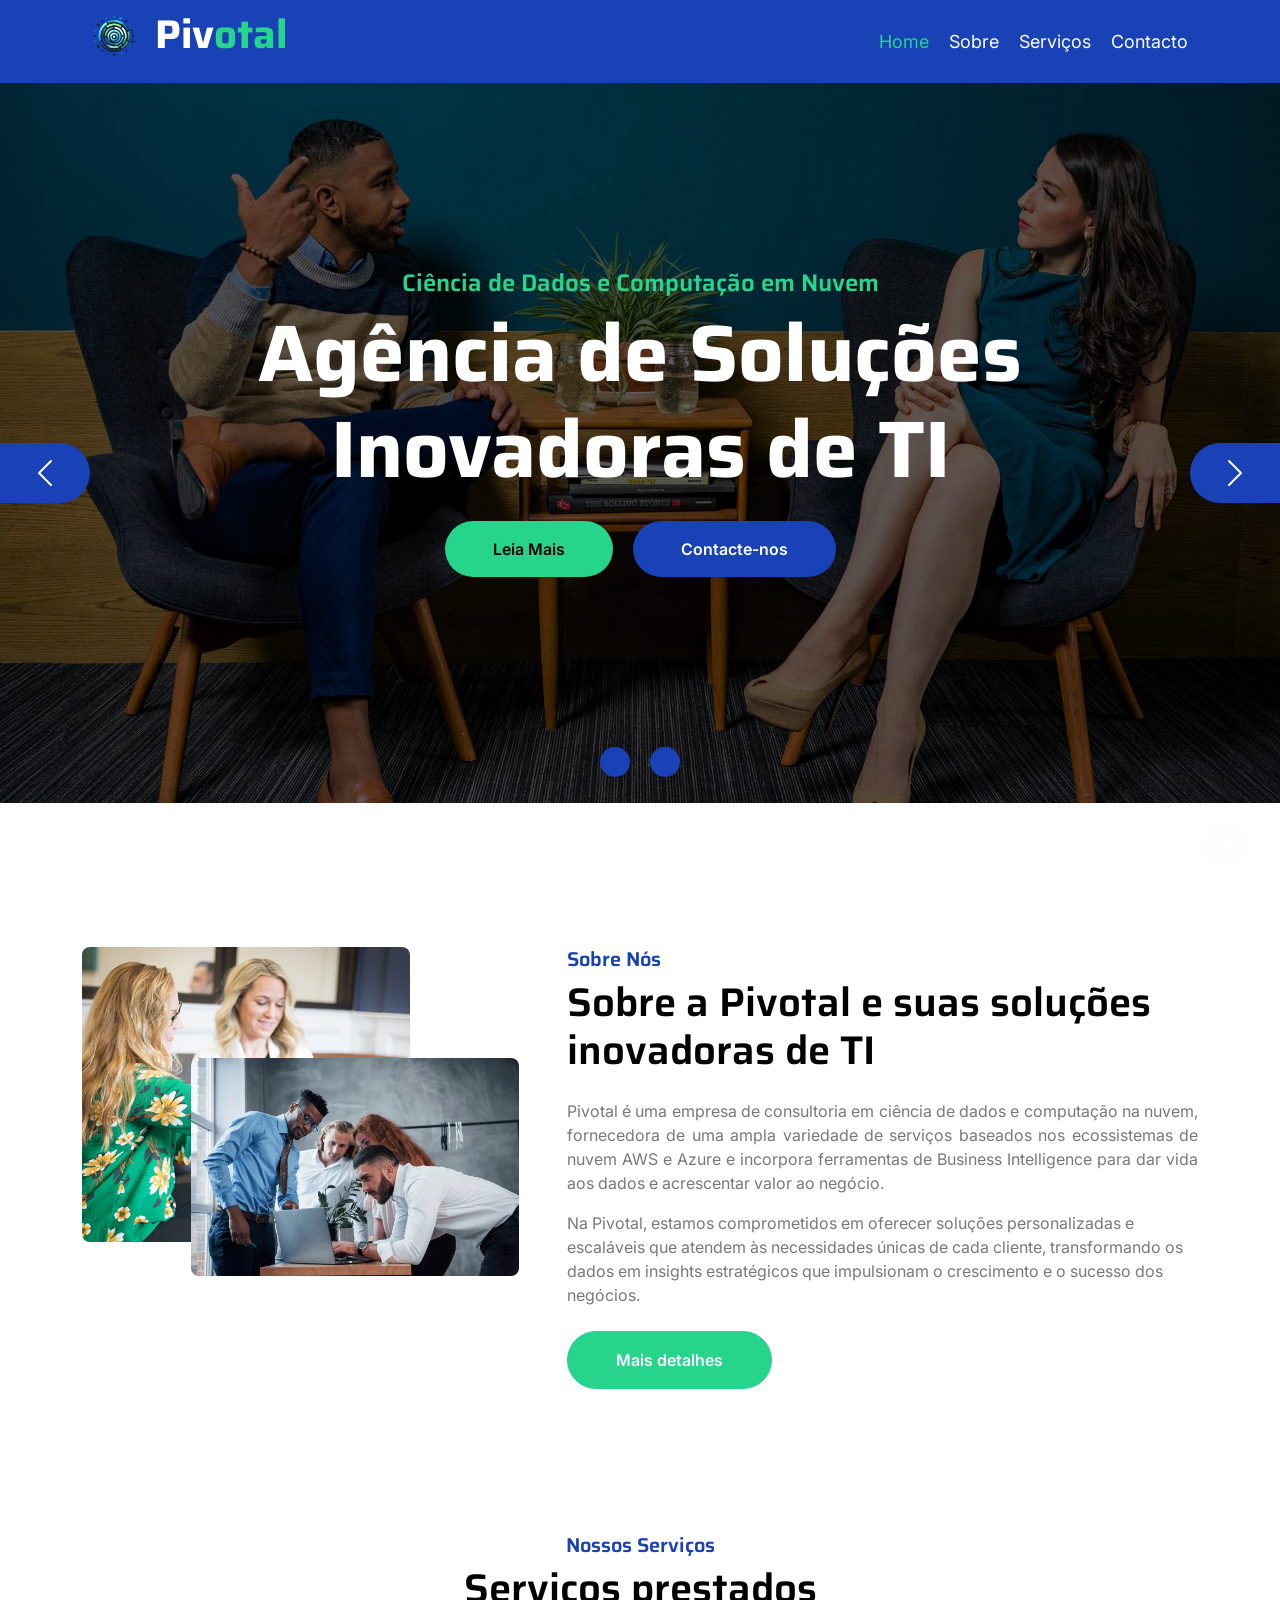
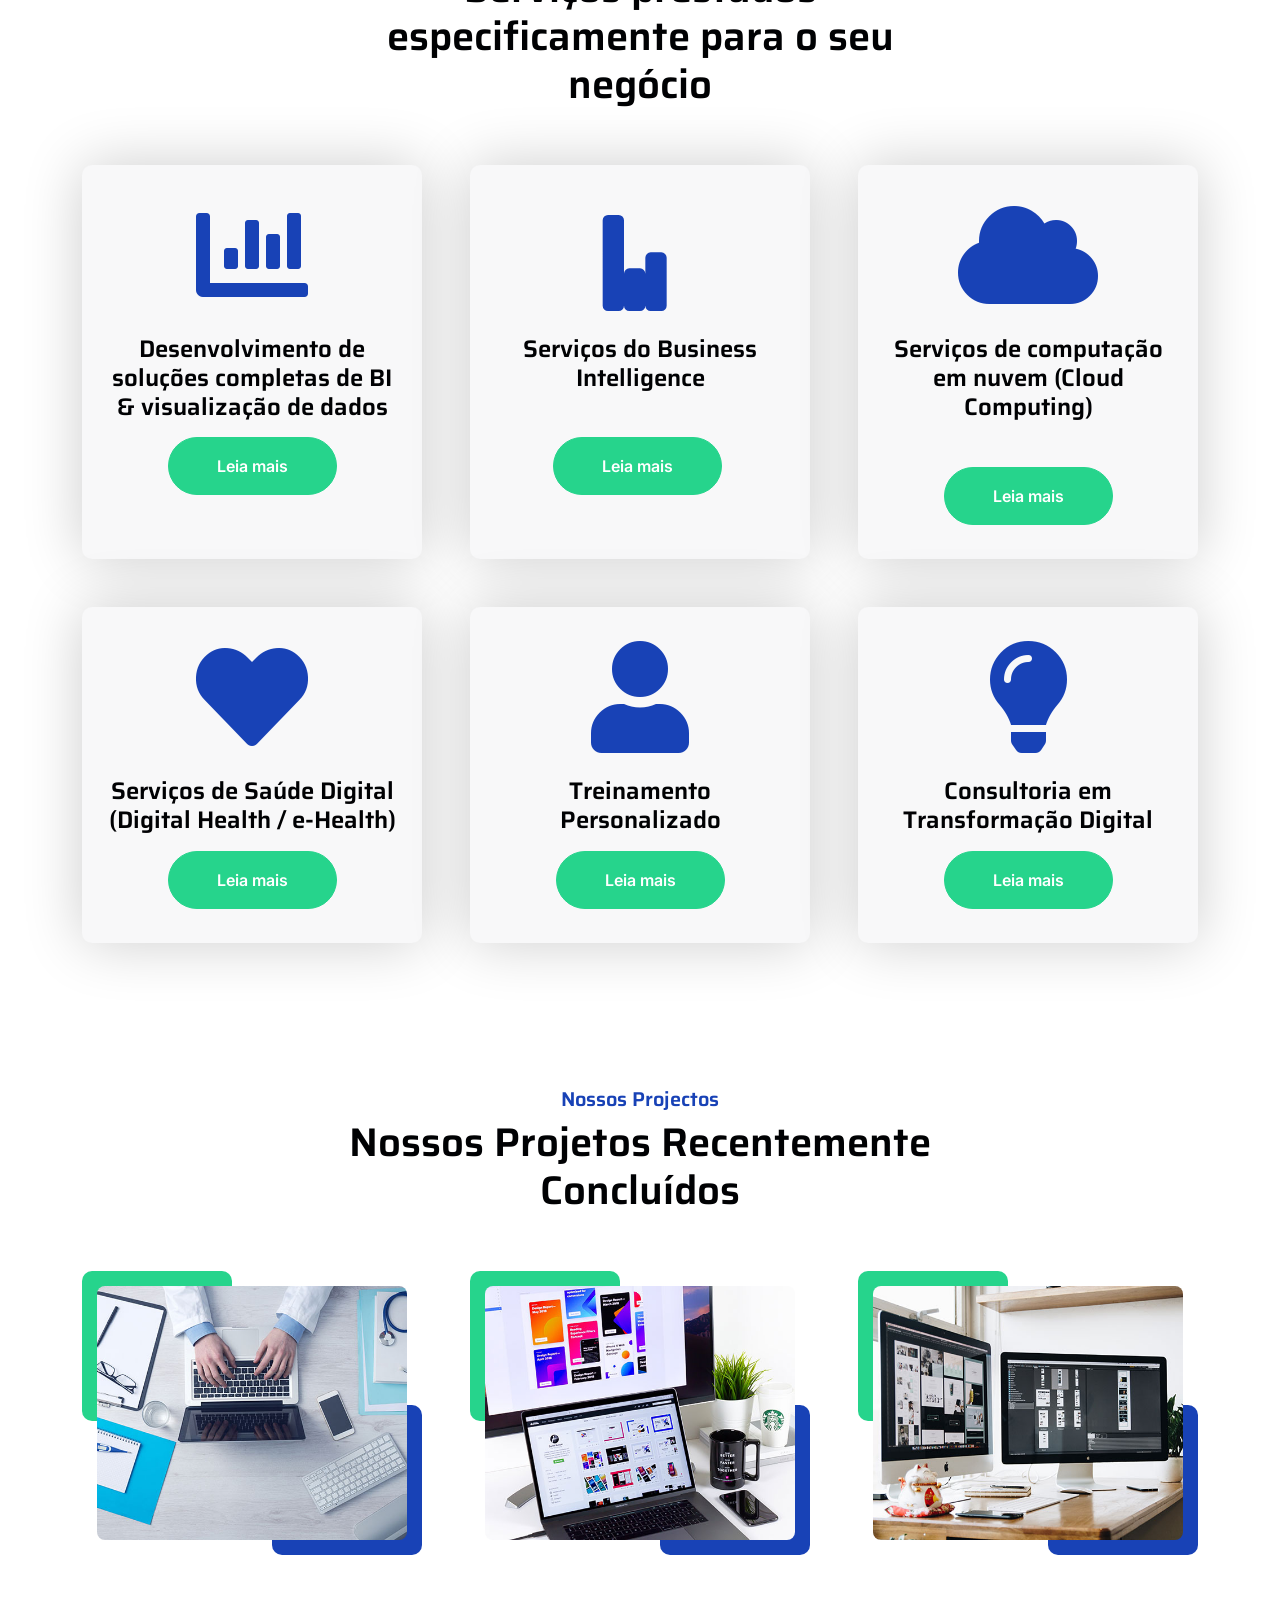
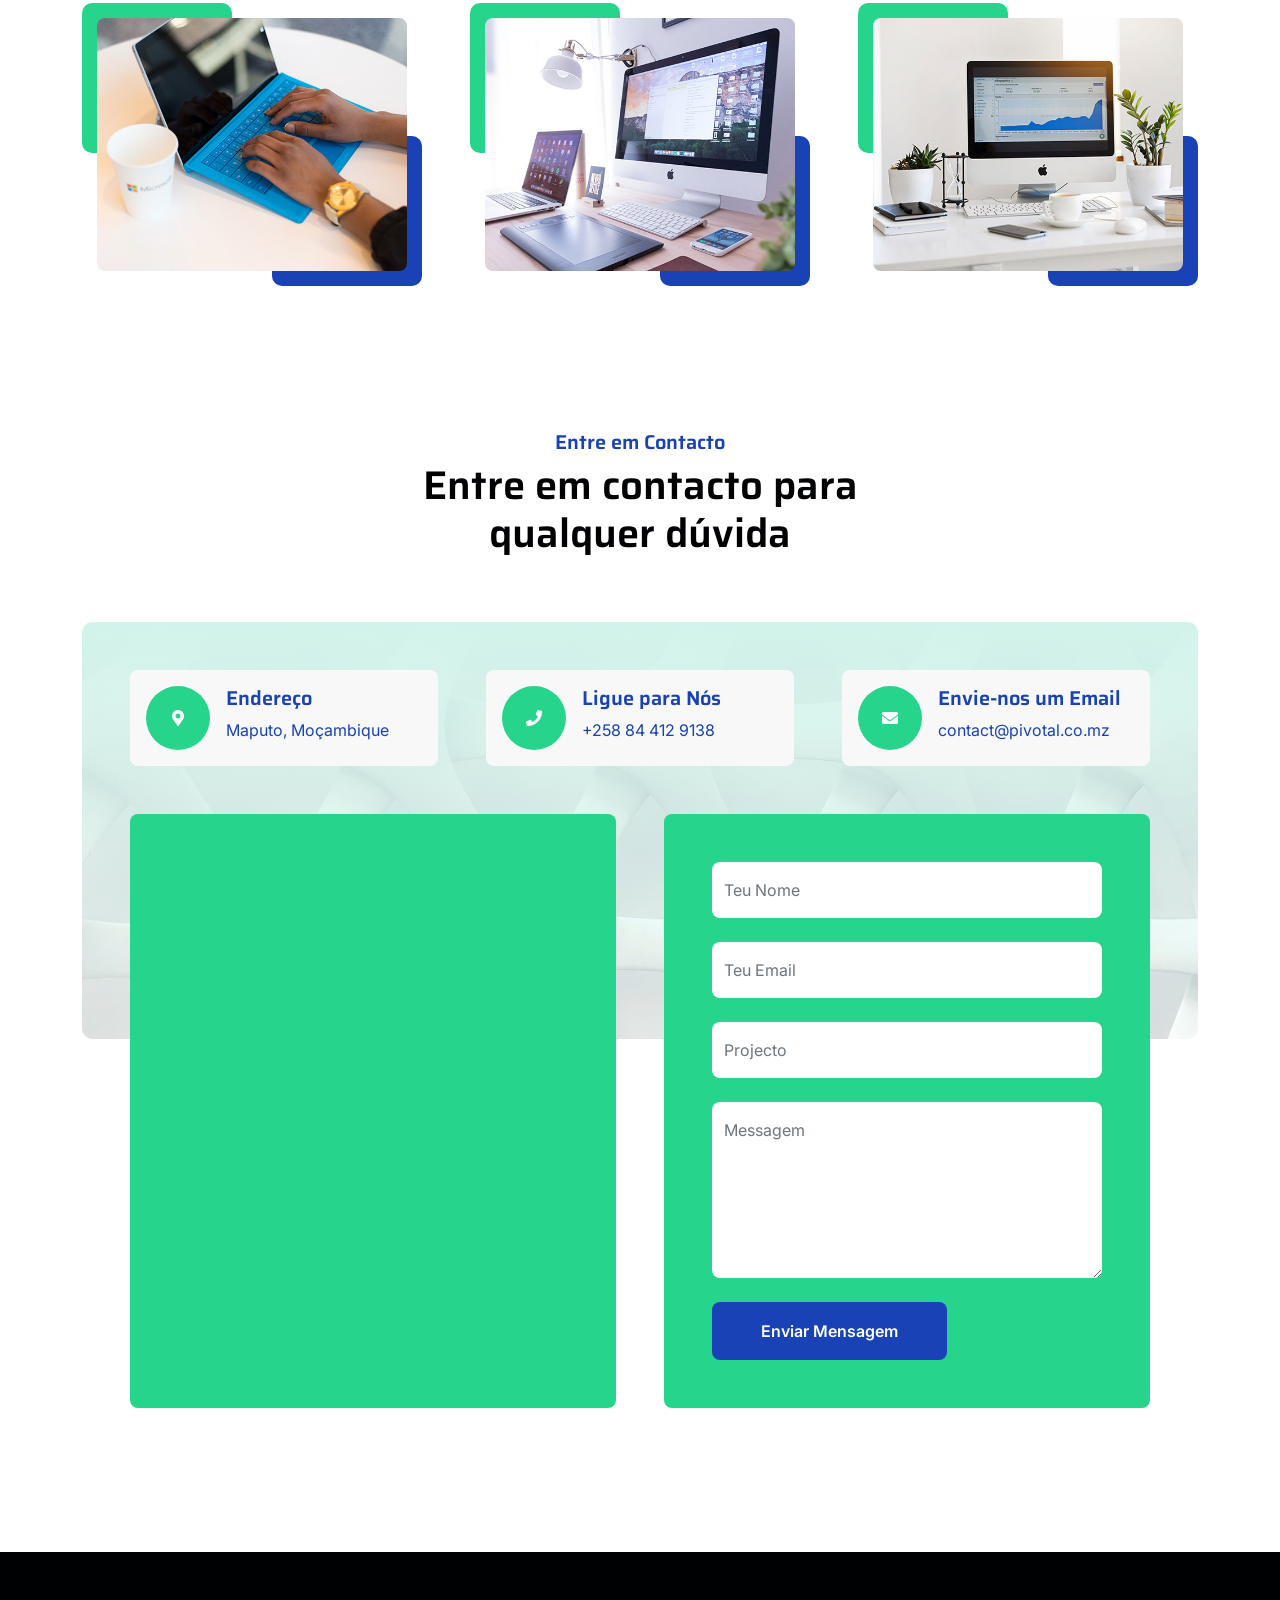
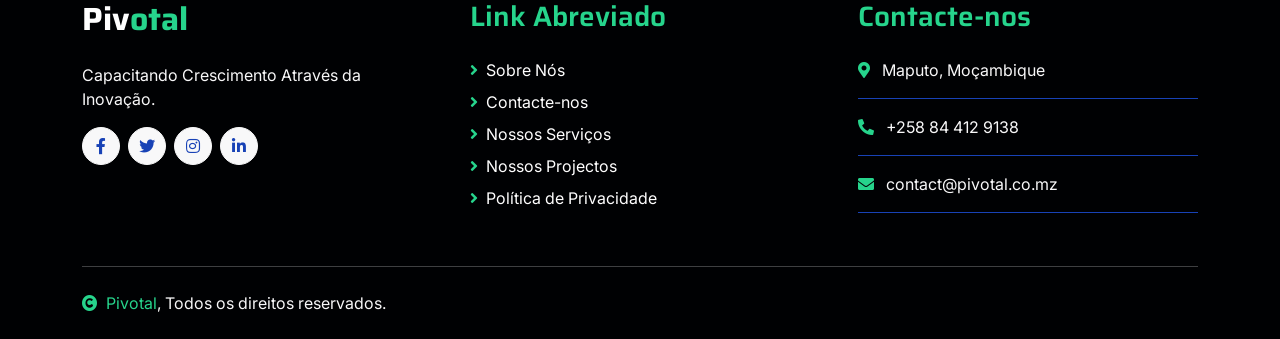
==== public/index.html @ cc655daf "firebase config" ====
<!DOCTYPE html>
<html lang="en">

    <head>
        <meta charset="utf-8">
        <title>Pivotal - IT Solutions Website</title>
        <meta content="width=device-width, initial-scale=1.0" name="viewport">
        <meta content="" name="keywords">
        <meta content="" name="description">
        <link rel="icon" sizes="48x48" href="img/logo-Photoroom.png" type="image/x-icon"> <!-- Ajuste o caminho e o tipo conforme necessário -->


        <!-- Google Web Fonts -->
        <link rel="preconnect" href="https://fonts.googleapis.com">
        <link rel="preconnect" href="https://fonts.gstatic.com" crossorigin>
        <link href="https://fonts.googleapis.com/css2?family=Inter:wght@400;500;600&family=Saira:wght@500;600;700&display=swap" rel="stylesheet"> 

        <!-- Icon Font Stylesheet -->
        <link href="https://cdnjs.cloudflare.com/ajax/libs/font-awesome/5.10.0/css/all.min.css" rel="stylesheet">
        <link href="https://cdn.jsdelivr.net/npm/bootstrap-icons@1.4.1/font/bootstrap-icons.css" rel="stylesheet">

        <!-- Libraries Stylesheet -->
        <link href="lib/animate/animate.min.css" rel="stylesheet">
        <link href="lib/owlcarousel/assets/owl.carousel.min.css" rel="stylesheet">

        <!-- Customized Bootstrap Stylesheet -->
        <link href="/css/bootstrap.min.css" rel="stylesheet">

        <!-- Template Stylesheet -->
        <link href="/css/style.css" rel="stylesheet">
    </head>

    <body>
        
        <!-- Spinner Start -->
        <div id="spinner" class="show position-fixed translate-middle w-100 vh-100 top-50 start-50 d-flex align-items-center justify-content-center">
            <div class="spinner-grow text-primary" role="status"></div>
        </div>
        <!-- Spinner End -->

        <!-- Topbar Start -->
       <!-- <div class="container-fluid bg-dark py-2 d-none d-md-flex">
            <div class="container">
                <div class="d-flex justify-content-between topbar">
                    <div class="top-info">
                        <small class="me-3 text-white-50"><a href="#"><i class="fas fa-map-marker-alt me-2 text-secondary"></i></a>Maputo, Mozambique</small>
                        <small class="me-3 text-white-50"><a href="#"><i class="fas fa-envelope me-2 text-secondary"></i></a>pivotal@gmail.com</small>
                    </div>
                    <div id="note" class="text-secondary d-none d-xl-flex"><small>Nota: Nós ajudamos você a expandir seu negócio</small></div>
                    <div class="top-link">
                        <a href="" class="bg-light nav-fill btn btn-sm-square rounded-circle"><i class="fab fa-facebook-f text-primary"></i></a>
                        <a href="" class="bg-light nav-fill btn btn-sm-square rounded-circle"><i class="fab fa-twitter text-primary"></i></a>
                        <a href="" class="bg-light nav-fill btn btn-sm-square rounded-circle"><i class="fab fa-instagram text-primary"></i></a>
                        <a href="" class="bg-light nav-fill btn btn-sm-square rounded-circle me-0"><i class="fab fa-linkedin-in text-primary"></i></a>
                    </div>
                </div>
            </div>
        </div>-->
        <!-- Topbar End -->

        <!-- Navbar Start -->
        <div class="container-fluid bg-primary">
            <div class="container">
                <nav class="navbar navbar-dark navbar-expand-lg py-0">
                    <a href="index.html" class="navbar-brand">
                        <h1 class="text-white fw-bold d-block"><img src="img/logo-Photoroom.png" alt="Pivotal Logo" class="me-2" style="width: 65px; height:65ssspx;">Piv<span class="text-secondary">otal</span> </h1>
                    </a>
                    <button type="button" class="navbar-toggler me-0" data-bs-toggle="collapse" data-bs-target="#navbarCollapse">
                        <span class="navbar-toggler-icon"></span>
                    </button>
                    <div class="collapse navbar-collapse bg-transparent" id="navbarCollapse">
                        <div class="navbar-nav ms-auto p-0">
                            <a href="index.html" class="nav-item nav-link active text-secondary">Home</a>
                            <a href="about.html" class="nav-item nav-link">Sobre</a>
                            <a href="service.html" class="nav-item nav-link">Serviços</a>
                            <!--  <a href="project.html" class="nav-item nav-link">Projectos</a>-->
                            <div class="nav-item dropdown">
                               <!--   <a href="#" class="nav-link dropdown-toggle" data-bs-toggle="dropdown">Pages</a>-->
                                <div class="dropdown-menu rounded">
                                    <a href="blog.html" class="dropdown-item">Nosso Blog</a>
                                    <a href="team.html" class="dropdown-item">Nossa equipe</a>
                                    <a href="testimonial.html" class="dropdown-item">Depoimentos</a>
                                   <!-- <a href="404.html" class="dropdown-item">404 Page</a>-->
                                </div>
                            </div>
                            <a href="contact.html" class="nav-item nav-link">Contacto</a>
                        </div>
                    </div>
                  <!-- <div class="d-none d-xl-flex flex-shirink-0">
                        <div id="phone-tada" class="d-flex align-items-center justify-content-center me-4">
                            <a href="tel:+258849004524" class="position-relative animated tada infinite">
                                <i class="fa fa-phone-alt text-white fa-2x"></i>
                                <div class="position-absolute" style="top: -7px; left: 20px;">
                                    <span><i class="fa fa-comment-dots text-secondary"></i></span>
                                </div>
                            </a>
                        </div>
                        <div class="d-flex flex-column pe-4 ">
                            <span class="text-white-50">Tem alguma dúvida?</span>
                            <span class="text-secondary">Contacte-nos: + 258 84900 45 24</span>
                        </div>--> 
                       <!-- <div class="d-flex align-items-center justify-content-center ms-4 ">
                         <a href="#"><i class="bi bi-search text-white fa-2x"></i> </a>
                        </div>-->
                    </div>
                </nav>
            </div>
        </div>
        <!-- Navbar End -->

        <!-- Carousel Start -->
        <div class="container-fluid px-0">
            <div id="carouselId" class="carousel slide" data-bs-ride="carousel">
                <ol class="carousel-indicators">
                    <li data-bs-target="#carouselId" data-bs-slide-to="0" class="active" aria-current="true" aria-label="First slide"></li>
                    <li data-bs-target="#carouselId" data-bs-slide-to="1" aria-label="Second slide"></li>
                </ol>
                <div class="carousel-inner" role="listbox">
                    <div class="carousel-item active">
                        <img src="img/carousel-1.jpg" class="img-fluid" alt="First slide">
                        <div class="carousel-caption">
                            <div class="container carousel-content">
                                <h6 class="text-secondary h4 animated fadeInUp">Ciência de Dados e Computação em Nuvem</h6>
                                <h2 class="text-white display-1 mb-4 animated fadeInRight"> Agência de Soluções Inovadoras de TI </h2>
                                <p class="mb-4 text-white fs-5 animated fadeInDown"></p>
                                <a href="about.html" class="me-2"><button type="button" class="px-4 py-sm-3 px-sm-5 btn btn-primary rounded-pill carousel-content-btn1 animated fadeInLeft">Leia Mais</button></a>
                                <a href="contact.html" class="ms-2"><button type="button" class="px-4 py-sm-3 px-sm-5 btn btn-primary rounded-pill carousel-content-btn2 animated fadeInRight">Contacte-nos</button></a>
                            </div>
                        </div>
                    </div>
                    <div class="carousel-item">
                        <img src="img/carousel-2.jpg" class="img-fluid" alt="Second slide">
                        <div class="carousel-caption">
                            <div class="container carousel-content">
                                <h6 class="text-secondary h4 animated fadeInUp">Ciência de Dados e Computação em Nuvem</h6>
                                <h1 class="text-white display-1 mb-4 animated fadeInLeft">Soluções sob medida para atender às necessidades exclusivas do seu negócio.</h1>
                               <!-- <p class="mb-4 text-white fs-5 animated fadeInDown">Lorem ipsum dolor sit amet elit. Sed efficitur quis purus ut interdum. Pellentesque aliquam dolor eget urna ultricies tincidunt.</p>-->
                                <a href="about.html" class="me-2"><button type="button" class="px-4 py-sm-3 px-sm-5 btn btn-primary rounded-pill carousel-content-btn1 animated fadeInLeft">Leia Mais</button></a>
                                <a href="contact.html" class="ms-2"><button type="button" class="px-4 py-sm-3 px-sm-5 btn btn-primary rounded-pill carousel-content-btn2 animated fadeInRight">Contacte-nos</button></a>
                            </div>
                        </div>
                    </div>
                </div>
                <button class="carousel-control-prev" type="button" data-bs-target="#carouselId" data-bs-slide="prev">
                    <span class="carousel-control-prev-icon" aria-hidden="true"></span>
                    <span class="visually-hidden">Previous</span>
                </button>
                <button class="carousel-control-next" type="button" data-bs-target="#carouselId" data-bs-slide="next">
                    <span class="carousel-control-next-icon" aria-hidden="true"></span>
                    <span class="visually-hidden">Next</span>
                </button>
            </div>
        </div>
        <!-- Carousel End -->


        <!-- Fact Start -->
       <!--  <div class="container-fluid bg-secondary py-5">
            <div class="container">
                <div class="row">
                    <div class="col-lg-3 wow fadeIn" data-wow-delay=".1s">
                        <div class="d-flex counter">
                            <h1 class="me-3 text-primary counter-value">99</h1>
                            <h5 class="text-white mt-1">Sucesso em obter clientes satisfeitos</h5>
                        </div>
                    </div>
                    <div class="col-lg-3 wow fadeIn" data-wow-delay=".3s">
                        <div class="d-flex counter">
                            <h1 class="me-3 text-primary counter-value">25</h1>
                            <h5 class="text-white mt-1">Milhares de negócios bem-sucedidos</h5>
                        </div>
                    </div>
                    <div class="col-lg-3 wow fadeIn" data-wow-delay=".5s">
                        <div class="d-flex counter">
                            <h1 class="me-3 text-primary counter-value">120</h1>
                            <h5 class="text-white mt-1">Total de clientes que adoram a Pivotal</h5>
                        </div>
                    </div>
                    <div class="col-lg-3 wow fadeIn" data-wow-delay=".7s">
                        <div class="d-flex counter">
                            <h1 class="me-3 text-primary counter-value">5</h1>
                            <h5 class="text-white mt-1">Avaliações estelares dadas por clientes satisfeitos</h5>
                        </div>
                    </div>
                </div>
            </div>
        </div>-->
        <!-- Fact End -->


        <!-- About Start -->
        <div class="container-fluid py-5 my-5">
            <div class="container pt-5">
                <div class="row g-5">
                    <div class="col-lg-5 col-md-6 col-sm-12 wow fadeIn" data-wow-delay=".3s">
                        <div class="h-100 position-relative">
                            <img src="img/about-1.jpg" class="img-fluid w-75 rounded" alt="" style="margin-bottom: 25%;">
                            <div class="position-absolute w-75" style="top: 25%; left: 25%;">
                                <img src="img/RACA.jpeg" class="img-fluid w-100 rounded" alt="">
                            </div>
                        </div>
                    </div>
                    <div class="col-lg-7 col-md-6 col-sm-12 wow fadeIn" data-wow-delay=".5s">
                        <h5 class="text-primary">Sobre Nós</h5>
                        <h1 class="mb-4">Sobre a Pivotal e suas soluções inovadoras de TI</h1>
                        <p style="text-align: justify;">
                            Pivotal é uma empresa de consultoria em ciência de dados e computação na nuvem, fornecedora de uma ampla
                            variedade de serviços baseados nos ecossistemas de nuvem AWS e Azure e incorpora ferramentas de Business
                            Intelligence para dar vida aos dados e acrescentar valor ao negócio.
                        </p>
                        
                        <p class="mb-4">Na Pivotal, estamos comprometidos em oferecer soluções personalizadas e escaláveis que atendem às necessidades únicas de cada cliente, transformando os dados em insights estratégicos que impulsionam o crescimento e o sucesso dos negócios.</p>
                        <a href="" class="btn btn-secondary rounded-pill px-5 py-3 text-white">Mais detalhes</a>
                    </div>
                </div>
            </div>
        </div>
        <!-- About End -->


        <!-- Services Start -->
        <div class="container-fluid services py-5 mb-5">
            <div class="container">
                <div class="text-center mx-auto pb-5 wow fadeIn" data-wow-delay=".3s" style="max-width: 600px;">
                <h5 class="text-primary">Nossos Serviços</h5>
                <h1>Serviços prestados especificamente para o seu negócio</h1>
                </div>
                <div class="row g-5 services-inner">
                    <div class="col-md-6 col-lg-4 wow fadeIn" data-wow-delay=".3s">
                        <div class="services-item bg-light">
                            <div class="p-4 text-center services-content">
                                <div class="services-content-icon">
                                    <i class="fa fa-chart-bar fa-7x mb-4 text-primary"></i>
                                    <h4 class="mb-3">Desenvolvimento de soluções completas de BI &amp; visualização de dados</h4>
                                    
                                   
                                     <a href="service.html" class="btn btn-secondary text-white px-5 py-3 rounded-pill">Leia mais</a>
                                
                            </div>
                            <div style="text-align: left; text-indent: 0.0cm;  font-size: 11px; font-weight: 300;">
                               
                               
                            </div>
                        </div>
                        </div>
                        
                    </div>
                    <div class="col-md-6 col-lg-4 wow fadeIn" data-wow-delay=".5s">
                        <div class="services-item bg-light">
                            <div class="p-4 text-center services-content">
                                <div class="services-content-icon">
                                    <svg xmlns="http://www.w3.org/2000/svg" viewBox="0 0 24 24" width="128" height="128" fill="currentColor" class="bi bi-bar-chart-line-fill text-primary">
                                        <path d="M5 4a1 1 0 0 1 1-1h2a1 1 0 0 1 1 1v16a1 1 0 0 1-1 1H6a1 1 0 0 1-1-1V4zm8 7a1 1 0 0 1 1-1h2a1 1 0 0 1 1 1v9a1 1 0 0 1-1 1h-2a1 1 0 0 1-1-1v-9zm-4 3a1 1 0 0 1 1-1h2a1 1 0 0 1 1 1v6a1 1 0 0 1-1 1h-2a1 1 0 0 1-1-1v-6z"/>
                                      </svg>
                                      
                                      <h4 class="mb-4" style="margin-top: 8px;">Serviços do Business Intelligence</h4>
                                      <div style="text-align: left; text-indent: 0.0cm;  font-size: 11px; font-weight: 300;">
                               
                                        <a href="service.html" class="btn btn-secondary text-white px-5 py-3 rounded-pill" style="margin-left: 59px; margin-top: 20px;">Leia mais</a>


                                       
                                    </div>
                                   
                                </div>
                            </div>
                        </div>
                    </div>
                    <div class="col-md-6 col-lg-4 wow fadeIn" data-wow-delay=".7s">
                        <div class="services-item bg-light">
                            <div class="p-4 text-center services-content">
                                <div class="services-content-icon">
                                    <i class="fa fa-cloud fa-7x mb-4 text-primary"></i>
                                    <h4 class="mb-3">Serviços de computação em nuvem (Cloud Computing)</h4>

                                    <div style="text-align: left; text-indent: 0.0cm;  font-size: 11px; font-weight: 300;">
                                 
                                       
                                       
                                    </div>
                                    <a href="service.html" class="btn btn-secondary text-white px-5 py-3 rounded-pill" style=" margin-top: 30px;">Leia mais</a> 
                                </div>
                            </div>
                        </div>
                    </div>
                    <div class="col-md-6 col-lg-4 wow fadeIn" data-wow-delay=".3s">
                        <div class="services-item bg-light">
                            <div class="p-4 text-center services-content">
                                <div class="services-content-icon">
                                    <i class="fa fa-heart fa-7x mb-4 text-primary"></i>
                                    <h4 class="mb-3">Serviços de Saúde Digital (Digital Health / e-Health)</h4>
                                    <div style="text-align: left; text-indent: 0.0cm;  font-size: 11px; font-weight: 300;">


                                    </div>
                                     <a href="service.html" class="btn btn-secondary text-white px-5 py-3 rounded-pill">Leia mais</a>
                                </div>
                                
                            </div>
                        </div>
                    </div>
                    <div class="col-md-6 col-lg-4 wow fadeIn" data-wow-delay=".5s">
                        <div class="services-item bg-light">
                            <div class="p-4 text-center services-content">
                                <div class="services-content-icon">
                                    <i class="fa fa-user fa-7x mb-4 text-primary"></i>
                                    <h4 class="mb-3">Treinamento Personalizado</h4>
                                    <div style="text-align: left; text-indent: 0.0cm;  font-size: 11px; font-weight: 300;">

           

                                    </div>
                                     <a href="service.html" class="btn btn-secondary text-white px-5 py-3 rounded-pill">Leia mais</a>
                                </div>
                            </div>
                        </div>
                    </div>
                    <div class="col-md-6 col-lg-4 wow fadeIn" data-wow-delay=".7s">
                        <div class="services-item bg-light">
                            <div class="p-4 text-center services-content">
                                <div class="services-content-icon">
                                    <i class="fa fa-lightbulb fa-7x mb-4 text-primary"></i>
                                    <h4 class="mb-3">Consultoria em Transformação Digital</h4>
                                    <div style="text-align: left; text-indent: 0.0cm;  font-size: 11px; font-weight: 300;">

                                     

                                    </div>
                                    <a href="service.html" class="btn btn-secondary text-white px-5 py-3 rounded-pill">Leia mais</a>
                                </div>
                            </div>
                        </div>
                    </div>
                </div>
            </div>
        </div>
        <!-- Services End -->


        <!-- Project Start -->
        <div class="container-fluid project py-5 mb-5">
            <div class="container">
                <div class="text-center mx-auto pb-5 wow fadeIn" data-wow-delay=".3s" style="max-width: 600px;">
                    <h5 class="text-primary">Nossos Projectos</h5>
                    <h1>Nossos Projetos Recentemente Concluídos</h1>
                </div>
                <div class="row g-5">
                    <div class="col-md-6 col-lg-4 wow fadeIn" data-wow-delay=".3s">
                        <div class="project-item">
                            <div class="project-img">
                                <img src="img/project-1.jpg" class="img-fluid w-100 rounded" alt="">
                                <div class="project-content">
                                    <a href="#" class="text-center">
                                        <h4 class="text-secondary">Web design</h4>
                                        <p class="m-0 text-white">Web Analysis</p>
                                    </a>
                                </div>
                            </div>
                        </div>
                    </div>
                    <div class="col-md-6 col-lg-4 wow fadeIn" data-wow-delay=".5s">
                        <div class="project-item">
                            <div class="project-img">
                                <img src="img/project-2.jpg" class="img-fluid w-100 rounded" alt="">
                                <div class="project-content">
                                    <a href="#" class="text-center">
                                        <h4 class="text-secondary">Cyber Security</h4>
                                        <p class="m-0 text-white">Cyber Security Core</p>
                                    </a>
                                </div>
                            </div>
                        </div>
                    </div>
                    <div class="col-md-6 col-lg-4 wow fadeIn" data-wow-delay=".7s">
                        <div class="project-item">
                            <div class="project-img">
                                <img src="img/project-3.jpg" class="img-fluid w-100 rounded" alt="">
                                <div class="project-content">
                                    <a href="#" class="text-center">
                                        <h4 class="text-secondary">Mobile Info</h4>
                                        <p class="m-0 text-white">Upcomming Phone</p>
                                    </a>
                                </div>
                            </div>
                        </div>
                    </div>
                    <div class="col-md-6 col-lg-4 wow fadeIn" data-wow-delay=".3s">
                        <div class="project-item">
                            <div class="project-img">
                                <img src="img/project-4.jpg" class="img-fluid w-100 rounded" alt="">
                                <div class="project-content">
                                    <a href="#" class="text-center">
                                        <h4 class="text-secondary">Web Development</h4>
                                        <p class="m-0 text-white">Web Analysis</p>
                                    </a>
                                </div>
                            </div>
                        </div>
                    </div>
                    <div class="col-md-6 col-lg-4 wow fadeIn" data-wow-delay=".5s">
                        <div class="project-item">
                            <div class="project-img">
                                <img src="img/project-5.jpg" class="img-fluid w-100 rounded" alt="">
                                <div class="project-content">
                                    <a href="#" class="text-center">
                                        <h4 class="text-secondary">Digital Marketing</h4>
                                        <p class="m-0 text-white">Marketing Analysis</p>
                                    </a>
                                </div>
                            </div>
                        </div>
                    </div>
                    <div class="col-md-6 col-lg-4 wow fadeIn" data-wow-delay=".7s">
                        <div class="project-item">
                            <div class="project-img">
                                <img src="img/project-6.jpg" class="img-fluid w-100 rounded" alt="">
                                <div class="project-content">
                                    <a href="#" class="text-center">
                                        <h4 class="text-secondary">keyword Research</h4>
                                        <p class="m-0 text-white">keyword Analysis</p>
                                    </a>
                                </div>
                            </div>
                        </div>
                    </div>
                </div>
            </div>
        </div>
        <!-- Project End -->


        <!-- Blog Start -->
        <!-- <div class="container-fluid blog py-5 mb-5">
            <div class="container">
                <div class="text-center mx-auto pb-5 wow fadeIn" data-wow-delay=".3s" style="max-width: 600px;">
                    <h5 class="text-primary">Our Blog</h5>
                    <h1>Latest Blog & News</h1>
                </div>
                <div class="row g-5 justify-content-center">
                    <div class="col-lg-6 col-xl-4 wow fadeIn" data-wow-delay=".3s">
                        <div class="blog-item position-relative bg-light rounded">
                            <img src="img/blog-1.jpg" class="img-fluid w-100 rounded-top" alt="">
                            <span class="position-absolute px-4 py-3 bg-primary text-white rounded" style="top: -28px; right: 20px;">Web Design</span>
                            <div class="blog-btn d-flex justify-content-between position-relative px-3" style="margin-top: -75px;">
                                <div class="blog-icon btn btn-secondary px-3 rounded-pill my-auto">
                                    <a href="" class="btn text-white">Read More</a>
                                </div>
                                <div class="blog-btn-icon btn btn-secondary px-4 py-3 rounded-pill ">
                                    <div class="blog-icon-1">
                                        <p class="text-white px-2">Share<i class="fa fa-arrow-right ms-3"></i></p>
                                    </div>
                                    <div class="blog-icon-2">
                                        <a href="" class="btn me-1"><i class="fab fa-facebook-f text-white"></i></a>
                                        <a href="" class="btn me-1"><i class="fab fa-twitter text-white"></i></a>
                                        <a href="" class="btn me-1"><i class="fab fa-instagram text-white"></i></a>
                                    </div>
                                </div>
                            </div>
                            <div class="blog-content text-center position-relative px-3" style="margin-top: -25px;">
                                <img src="img/admin.jpg" class="img-fluid rounded-circle border border-4 border-white mb-3" alt="">
                                <h5 class="">By Daniel Martin</h5>
                                <span class="text-secondary">24 March 2023</span>
                                <p class="py-2">Lorem ipsum dolor sit amet elit. Sed efficitur quis purus ut interdum. Aliquam dolor eget urna ultricies tincidunt libero sit amet</p>
                            </div>
                            <div class="blog-coment d-flex justify-content-between px-4 py-2 border bg-primary rounded-bottom">
                                <a href="" class="text-white"><small><i class="fas fa-share me-2 text-secondary"></i>5324 Share</small></a>
                                <a href="" class="text-white"><small><i class="fa fa-comments me-2 text-secondary"></i>5 Comments</small></a>
                            </div>
                        </div>
                    </div>
                    <div class="col-lg-6 col-xl-4 wow fadeIn" data-wow-delay=".5s">
                        <div class="blog-item position-relative bg-light rounded">
                            <img src="img/blog-2.jpg" class="img-fluid w-100 rounded-top" alt="">
                            <span class="position-absolute px-4 py-3 bg-primary text-white rounded" style="top: -28px; right: 20px;">Development</span>
                            <div class="blog-btn d-flex justify-content-between position-relative px-3" style="margin-top: -75px;">
                                <div class="blog-icon btn btn-secondary px-3 rounded-pill my-auto">
                                    <a href="" class="btn text-white ">Read More</a>
                                </div>
                                <div class="blog-btn-icon btn btn-secondary px-4 py-3 rounded-pill ">
                                    <div class="blog-icon-1">
                                        <p class="text-white px-2">Share<i class="fa fa-arrow-right ms-3"></i></p>
                                    </div>
                                    <div class="blog-icon-2">
                                        <a href="" class="btn me-1"><i class="fab fa-facebook-f text-white"></i></a>
                                        <a href="" class="btn me-1"><i class="fab fa-twitter text-white"></i></a>
                                        <a href="" class="btn me-1"><i class="fab fa-instagram text-white"></i></a>
                                    </div>
                                </div>
                            </div>
                            <div class="blog-content text-center position-relative px-3" style="margin-top: -25px;">
                                <img src="img/admin.jpg" class="img-fluid rounded-circle border border-4 border-white mb-3" alt="">
                                <h5 class="">By Daniel Martin</h5>
                                <span class="text-secondary">23 April 2023</span>
                                <p class="py-2">Lorem ipsum dolor sit amet elit. Sed efficitur quis purus ut interdum. Aliquam dolor eget urna ultricies tincidunt libero sit amet</p>
                            </div>
                            <div class="blog-coment d-flex justify-content-between px-4 py-2 border bg-primary rounded-bottom">
                                <a href="" class="text-white"><small><i class="fas fa-share me-2 text-secondary"></i>5324 Share</small></a>
                                <a href="" class="text-white"><small><i class="fa fa-comments me-2 text-secondary"></i>5 Comments</small></a>
                            </div>
                        </div>
                    </div>
                    <div class="col-lg-6 col-xl-4 wow fadeIn" data-wow-delay=".7s">
                        <div class="blog-item position-relative bg-light rounded">
                            <img src="img/blog-3.jpg" class="img-fluid w-100 rounded-top" alt="">
                            <span class="position-absolute px-4 py-3 bg-primary text-white rounded" style="top: -28px; right: 20px;">Mobile App</span>
                            <div class="blog-btn d-flex justify-content-between position-relative px-3" style="margin-top: -75px;">
                                <div class="blog-icon btn btn-secondary px-3 rounded-pill my-auto">
                                    <a href="" class="btn text-white ">Read More</a>
                                </div>
                                <div class="blog-btn-icon btn btn-secondary px-4 py-3 rounded-pill ">
                                    <div class="blog-icon-1">
                                        <p class="text-white px-2">Share<i class="fa fa-arrow-right ms-3"></i></p>
                                    </div>
                                    <div class="blog-icon-2">
                                        <a href="" class="btn me-1"><i class="fab fa-facebook-f text-white"></i></a>
                                        <a href="" class="btn me-1"><i class="fab fa-twitter text-white"></i></a>
                                        <a href="" class="btn me-1"><i class="fab fa-instagram text-white"></i></a>
                                    </div>
                                </div>
                            </div>
                            <div class="blog-content text-center position-relative px-3" style="margin-top: -25px;">
                                <img src="img/admin.jpg" class="img-fluid rounded-circle border border-4 border-white mb-3" alt="">
                                <h5 class="">By Daniel Martin</h5>
                                <span class="text-secondary">30 jan 2023</span>
                                <p class="py-2">Lorem ipsum dolor sit amet elit. Sed efficitur quis purus ut interdum. Aliquam dolor eget urna ultricies tincidunt libero sit amet</p>
                            </div>
                            <div class="blog-coments d-flex justify-content-between px-4 py-2 border bg-primary rounded-bottom">
                                <a href="" class="text-white"><small><i class="fas fa-share me-2 text-secondary"></i>5324 Share</small></a>
                                <a href="" class="text-white"><small><i class="fa fa-comments me-2 text-secondary"></i>5 Comments</small></a>
                            </div>
                        </div>
                    </div>
                </div>
            </div>
         </div> -->
        <!-- Blog End -->


        <!-- Team Start -->
        <!--<div class="container-fluid py-5 mb-5 team">
            <div class="container">
                <div class="text-center mx-auto pb-5 wow fadeIn" data-wow-delay=".3s" style="max-width: 600px;">
                    <h5 class="text-primary">Our Team</h5>
                    <h1>Meet our expert Team</h1>
                </div>
                <div class="owl-carousel team-carousel wow fadeIn" data-wow-delay=".5s">
                    <div class="rounded team-item">
                        <div class="team-content">
                            <div class="team-img-icon">
                                <div class="team-img rounded-circle">
                                    <img src="img/team-1.jpg" class="img-fluid w-100 rounded-circle" alt="">
                                </div>
                                <div class="team-name text-center py-3">
                                    <h4 class="">Full Name</h4>
                                    <p class="m-0">Designation</p>
                                </div>
                                <div class="team-icon d-flex justify-content-center pb-4">
                                    <a class="btn btn-square btn-secondary text-white rounded-circle m-1" href=""><i class="fab fa-facebook-f"></i></a>
                                    <a class="btn btn-square btn-secondary text-white rounded-circle m-1" href=""><i class="fab fa-twitter"></i></a>
                                    <a class="btn btn-square btn-secondary text-white rounded-circle m-1" href=""><i class="fab fa-instagram"></i></a>
                                    <a class="btn btn-square btn-secondary text-white rounded-circle m-1" href=""><i class="fab fa-linkedin-in"></i></a>
                                </div>
                            </div>
                        </div>
                    </div>
                    <div class="rounded team-item">
                        <div class="team-content">
                            <div class="team-img-icon">
                                <div class="team-img rounded-circle">
                                    <img src="img/team-2.jpg" class="img-fluid w-100 rounded-circle" alt="">
                                </div>
                                <div class="team-name text-center py-3">
                                    <h4 class="">Full Name</h4>
                                    <p class="m-0">Designation</p>
                                </div>
                                <div class="team-icon d-flex justify-content-center pb-4">
                                    <a class="btn btn-square btn-secondary text-white rounded-circle m-1" href=""><i class="fab fa-facebook-f"></i></a>
                                    <a class="btn btn-square btn-secondary text-white rounded-circle m-1" href=""><i class="fab fa-twitter"></i></a>
                                    <a class="btn btn-square btn-secondary text-white rounded-circle m-1" href=""><i class="fab fa-instagram"></i></a>
                                    <a class="btn btn-square btn-secondary text-white rounded-circle m-1" href=""><i class="fab fa-linkedin-in"></i></a>
                                </div>
                            </div>
                        </div>
                    </div>
                    <div class="rounded team-item">
                        <div class="team-content">
                            <div class="team-img-icon">
                                <div class="team-img rounded-circle">
                                    <img src="img/team-3.jpg" class="img-fluid w-100 rounded-circle" alt="">
                                </div>
                                <div class="team-name text-center py-3">
                                    <h4 class="">Full Name</h4>
                                    <p class="m-0">Designation</p>
                                </div>
                                <div class="team-icon d-flex justify-content-center pb-4">
                                    <a class="btn btn-square btn-secondary text-white rounded-circle m-1" href=""><i class="fab fa-facebook-f"></i></a>
                                    <a class="btn btn-square btn-secondary text-white rounded-circle m-1" href=""><i class="fab fa-twitter"></i></a>
                                    <a class="btn btn-square btn-secondary text-white rounded-circle m-1" href=""><i class="fab fa-instagram"></i></a>
                                    <a class="btn btn-square btn-secondary text-white rounded-circle m-1" href=""><i class="fab fa-linkedin-in"></i></a>
                                </div>
                            </div>
                        </div>
                    </div>
                    <div class="rounded team-item">
                        <div class="team-content">
                            <div class="team-img-icon">
                                <div class="team-img rounded-circle">
                                    <img src="img/team-4.jpg" class="img-fluid w-100 rounded-circle" alt="">
                                </div>
                                <div class="team-name text-center py-3">
                                    <h4 class="">Full Name</h4>
                                    <p class="m-0">Designation</p>
                                </div>
                                <div class="team-icon d-flex justify-content-center pb-4">
                                    <a class="btn btn-square btn-secondary text-white rounded-circle m-1" href=""><i class="fab fa-facebook-f"></i></a>
                                    <a class="btn btn-square btn-secondary text-white rounded-circle m-1" href=""><i class="fab fa-twitter"></i></a>
                                    <a class="btn btn-square btn-secondary text-white rounded-circle m-1" href=""><i class="fab fa-instagram"></i></a>
                                    <a class="btn btn-square btn-secondary text-white rounded-circle m-1" href=""><i class="fab fa-linkedin-in"></i></a>
                                </div>
                            </div>
                        </div>
                    </div>
                </div>
            </div>
        </div>-->
        <!-- Team End -->

        <!-- Testimonial Start -->
        <!-- <div class="container-fluid testimonial py-5 mb-5">
            <div class="container">
                <div class="text-center mx-auto pb-5 wow fadeIn" data-wow-delay=".3s" style="max-width: 600px;">
                    <h5 class="text-primary">Our Testimonial</h5>
                    <h1>Our Client Saying!</h1>
                </div>
                <div class="owl-carousel testimonial-carousel wow fadeIn" data-wow-delay=".5s">
                    <div class="testimonial-item border p-4">
                        <div class="d-flex align-items-center">
                            <div class="">
                                <img src="img/testimonial-1.jpg" alt="">
                            </div>
                            <div class="ms-4">
                                <h4 class="text-secondary">Client Name</h4>
                                <p class="m-0 pb-3">Profession</p>
                                <div class="d-flex pe-5">
                                    <i class="fas fa-star me-1 text-primary"></i>
                                    <i class="fas fa-star me-1 text-primary"></i>
                                    <i class="fas fa-star me-1 text-primary"></i>
                                    <i class="fas fa-star me-1 text-primary"></i>
                                    <i class="fas fa-star me-1 text-primary"></i>
                                </div>
                            </div>
                        </div>
                        <div class="border-top mt-4 pt-3">
                            <p class="mb-0">Lorem ipsum dolor sit amet elit. Sed efficitur quis purus ut interdum aliquam dolor eget urna. Nam volutpat libero sit amet leo cursus, ac viverra eros morbi quis quam mi.</p>
                        </div>
                    </div>
                    <div class="testimonial-item border p-4">
                        <div class=" d-flex align-items-center">
                            <div class="">
                                <img src="img/testimonial-2.jpg" alt="">
                            </div>
                            <div class="ms-4">
                                <h4 class="text-secondary">Client Name</h4>
                                <p class="m-0 pb-3">Profession</p>
                                <div class="d-flex pe-5">
                                    <i class="fas fa-star me-1 text-primary"></i>
                                    <i class="fas fa-star me-1 text-primary"></i>
                                    <i class="fas fa-star me-1 text-primary"></i>
                                    <i class="fas fa-star me-1 text-primary"></i>
                                    <i class="fas fa-star me-1 text-primary"></i>
                                </div>
                            </div>
                        </div>
                        <div class="border-top mt-4 pt-3">
                            <p class="mb-0">Lorem ipsum dolor sit amet elit. Sed efficitur quis purus ut interdum aliquam dolor eget urna. Nam volutpat libero sit amet leo cursus, ac viverra eros morbi quis quam mi.</p>
                        </div>
                    </div>
                    <div class="testimonial-item border p-4">
                        <div class=" d-flex align-items-center">
                            <div class="">
                                <img src="img/testimonial-3.jpg" alt="">
                            </div>
                            <div class="ms-4">
                                <h4 class="text-secondary">Client Name</h4>
                                <p class="m-0 pb-3">Profession</p>
                                <div class="d-flex pe-5">
                                    <i class="fas fa-star me-1 text-primary"></i>
                                    <i class="fas fa-star me-1 text-primary"></i>
                                    <i class="fas fa-star me-1 text-primary"></i>
                                    <i class="fas fa-star me-1 text-primary"></i>
                                    <i class="fas fa-star me-1 text-primary"></i>
                                </div>
                            </div>
                        </div>
                        <div class="border-top mt-4 pt-3">
                            <p class="mb-0">Lorem ipsum dolor sit amet elit. Sed efficitur quis purus ut interdum aliquam dolor eget urna. Nam volutpat libero sit amet leo cursus, ac viverra eros morbi quis quam mi.</p>
                        </div>
                    </div>
                    <div class="testimonial-item border p-4">
                        <div class=" d-flex align-items-center">
                            <div class="">
                                <img src="img/testimonial-4.jpg" alt="">
                            </div>
                            <div class="ms-4">
                                <h4 class="text-secondary">Client Name</h4>
                                <p class="m-0 pb-3">Profession</p>
                                <div class="d-flex pe-5">
                                    <i class="fas fa-star me-1 text-primary"></i>
                                    <i class="fas fa-star me-1 text-primary"></i>
                                    <i class="fas fa-star me-1 text-primary"></i>
                                    <i class="fas fa-star me-1 text-primary"></i>
                                    <i class="fas fa-star me-1 text-primary"></i>
                                </div>
                            </div>
                        </div>
                        <div class="border-top mt-4 pt-3">
                            <p class="mb-0">Lorem ipsum dolor sit amet elit. Sed efficitur quis purus ut interdum aliquam dolor eget urna. Nam volutpat libero sit amet leo cursus, ac viverra eros morbi quis quam mi.</p>
                        </div>
                    </div>
                </div>
            </div>
         </div> -->

        <!-- Testimonial End -->


        <!-- Contact Start -->
        <div class="container-fluid py-5 mb-5">
            <div class="container">
                <div class="text-center mx-auto pb-5 wow fadeIn" data-wow-delay=".3s" style="max-width: 600px;">
                    <h5 class="text-primary">Entre em Contacto</h5>
                    <h1 class="mb-3">Entre em contacto para qualquer dúvida</h1>
                 <!--    <p class="mb-2">The contact form is currently inactive. Get a functional and working contact form with Ajax & PHP in a few minutes. Just copy and paste the files, add a little code and you're done. <a href="https://htmlcodex.com/contact-form">Download Now</a>.</p>-->
                </div>
                <div class="contact-detail position-relative p-5">
                    <div class="row g-5 mb-5 justify-content-center">
                        <div class="col-xl-4 col-lg-6 wow fadeIn" data-wow-delay=".3s">
                            <div class="d-flex bg-light p-3 rounded">
                                <div class="flex-shrink-0 btn-square bg-secondary rounded-circle" style="width: 64px; height: 64px;">
                                    <i class="fas fa-map-marker-alt text-white"></i>
                                </div>
                                <div class="ms-3">
                                    <h5 class="text-primary">Endereço</h5>
                                    <a href="https://goo.gl/maps/Zd4BCynmTb98ivUJ6" target="_blank" class="h8"> Maputo, Moçambique</a>
                                </div>
                            </div>
                        </div>
                        <div class="col-xl-4 col-lg-6 wow fadeIn" data-wow-delay=".5s">
                            <div class="d-flex bg-light p-3 rounded">
                                <div class="flex-shrink-0 btn-square bg-secondary rounded-circle" style="width: 64px; height: 64px;">
                                    <i class="fa fa-phone text-white"></i>
                                </div>
                                <div class="ms-3">
                                    <h5 class="text-primary">Ligue para Nós</h5>
                                    <a class="h8" href="tel:+258844129138" target="_blank">+258 84 412 9138</a>
                                </div>
                            </div>
                        </div>
                        <div class="col-xl-4 col-lg-6 wow fadeIn" data-wow-delay=".7s">
                            <div class="d-flex bg-light p-3 rounded">
                                <div class="flex-shrink-0 btn-square bg-secondary rounded-circle" style="width: 64px; height: 64px;">
                                    <i class="fa fa-envelope text-white"></i>
                                </div>
                                <div class="ms-3">
                                    <h5 class="text-primary">Envie-nos um Email</h5>
                                    <a class="h8" href="mailto:info@example.com" target="_blank">contact@pivotal.co.mz</a>
                                </div>
                            </div>
                        </div>
                    </div>
                    <div class="row g-5">
                        <div class="col-lg-6 wow fadeIn" data-wow-delay=".3s">
                            <div class="p-5 h-100 rounded contact-map">
                                <iframe class="rounded w-100 h-100" src="https://www.google.com/maps/embed?pb=!1m18!1m12!1m3!1d3587.466687170811!2d32.586016073926245!3d-25.952730553776764!2m3!1f0!2f0!3f0!3m2!1i1024!2i768!4f13.1!3m3!1m2!1s0x1ee69a5148ba207d%3A0xa497a62082f97c28!2sPra%C3%A7a%20da%20OMM%2C%20Maputo%2C%20Mozambique!5e0!3m2!1sen!2sbd!4v1722247622750!5m2!1sen!2sbd" width="600" height="450" style="border:0;" allowfullscreen="" loading="lazy" referrerpolicy="no-referrer-when-downgrade"></iframe>                            </div>
                        </div>
                        <div class="col-lg-6 wow fadeIn" data-wow-delay=".5s">
                            <div class="p-5 rounded contact-form">
                                <form action="https://formsubmit.co/contact@pivotal.co.mz" method="POST">
                                    <div class="mb-4">
                                        <input type="text" name="name" class="form-control border-0 py-3" placeholder="Teu Nome" required>
                                    </div>
                                    <div class="mb-4">
                                        <input type="email" name="email" class="form-control border-0 py-3" placeholder="Teu Email" required>
                                    </div>
                                    <div class="mb-4">
                                        <input type="text" name="project" class="form-control border-0 py-3" placeholder="Projecto" required>
                                    </div>
                                    <div class="mb-4">
                                        <textarea name="message" class="w-100 form-control border-0 py-3" rows="6" cols="10" placeholder="Messagem" required></textarea>
                                    </div>
                                    <div class="text-start">
                                        <button class="btn bg-primary text-white py-3 px-5" type="submit">Enviar Mensagem</button>
                                    </div>
                                </form>
                            </div>
                        </div>
                        
                    </div>
                </div>
            </div> 
        </div>
        <!-- Contact End -->


       <!-- Footer Start -->
<div class="container-fluid footer bg-dark wow fadeIn" data-wow-delay=".3s">
    <div class="container pt-5 pb-4">
        <div class="row g-5">
            <div class="col-lg-4 col-md-6">
                <a href="index.html">
                    <h1 class="h2 text-white fw-bold d-block">Piv<span class="text-secondary">otal</span></h1>
                </a>
                <p class="mt-4 text-light">Capacitando Crescimento Através da Inovação.</p>
                <div class="d-flex hightech-link">
                    <a href="" class="btn-light nav-fill btn btn-square rounded-circle me-2"><i class="fab fa-facebook-f text-primary"></i></a>
                    <a href="" class="btn-light nav-fill btn btn-square rounded-circle me-2"><i class="fab fa-twitter text-primary"></i></a>
                    <a href="" class="btn-light nav-fill btn btn-square rounded-circle me-2"><i class="fab fa-instagram text-primary"></i></a>
                    <a href="" class="btn-light nav-fill btn btn-square rounded-circle me-0"><i class="fab fa-linkedin-in text-primary"></i></a>
                </div>
            </div>
            <div class="col-lg-4 col-md-6">
                <a href="#" class="h3 text-secondary">Link Abreviado</a>
                <div class="mt-4 d-flex flex-column short-link">
                    <a href="about.html" class="mb-2 text-white"><i class="fas fa-angle-right text-secondary me-2"></i>Sobre Nós</a>
                    <a href="contact.html" class="mb-2 text-white"><i class="fas fa-angle-right text-secondary me-2"></i>Contacte-nos</a>
                    <a href="service.html" class="mb-2 text-white"><i class="fas fa-angle-right text-secondary me-2"></i>Nossos Serviços</a>
                    <a href="" class="mb-2 text-white"><i class="fas fa-angle-right text-secondary me-2"></i>Nossos Projectos</a>
                    <a href="" class="mb-2 text-white"><i class="fas fa-angle-right text-secondary me-2"></i>Política de Privacidade</a>
                </div>
            </div>
            <div class="col-lg-4 col-md-6">
                <a href="#" class="h3 text-secondary">Contacte-nos</a>
                <div class="text-white mt-4 d-flex flex-column contact-link">
                    <a href="#" class="pb-3 text-light border-bottom border-primary"><i class="fas fa-map-marker-alt text-secondary me-2"></i> Maputo, Moçambique</a>
                    <a href="#" class="py-3 text-light border-bottom border-primary"><i class="fas fa-phone-alt text-secondary me-2"></i> +258 84 412 9138</a>
                    <a href="#" class="py-3 text-light border-bottom border-primary"><i class="fas fa-envelope text-secondary me-2"></i> contact@pivotal.co.mz</a>
                </div>
            </div>
        </div>
        <hr class="text-light mt-5 mb-4">
        <div class="row">
            <div class="col-md-6 text-center text-md-start">
                <span class="text-light"><a href="#" class="text-secondary"><i class="fas fa-copyright text-secondary me-2"></i>Pivotal</a>, Todos os direitos reservados.</span>
            </div>
            <div class="col-md-6 text-center text-md-end">
                <!--/*** This template is free as long as you keep the footer author’s credit link/attribution link/backlink. If you'd like to use the template without the footer author’s credit link/attribution link/backlink, you can purchase the Credit Removal License from "https://htmlcodex.com/credit-removal". Thank you for your support. ***/-->
                <!-- <span class="text-light">Projetado por<a href="https://htmlcodex.com" class="text-secondary"> NMH Code</a> Distribuído por <a href="https://themewagon.com">NMHServices</a></span> -->
            </div>
        </div>
    </div>
</div>
<!-- Footer End -->


        <!-- Back to Top -->
        <a href="#" class="btn btn-secondary btn-square rounded-circle back-to-top"><i class="fa fa-arrow-up text-white"></i></a>

        
        <!-- JavaScript Libraries -->
        <script src="https://ajax.googleapis.com/ajax/libs/jquery/3.6.4/jquery.min.js"></script>
        <script src="https://cdn.jsdelivr.net/npm/bootstrap@5.0.0/dist/js/bootstrap.bundle.min.js"></script>
        <script src="lib/wow/wow.min.js"></script>
        <script src="lib/easing/easing.min.js"></script>
        <script src="lib/waypoints/waypoints.min.js"></script>
        <script src="lib/owlcarousel/owl.carousel.min.js"></script>

        <!-- Template Javascript -->
        <script src="js/main.js"></script>
    </body>

</html>
---- css/style.css ----
/*** Spinner Start ***/

#spinner {
    opacity: 0;
    visibility: hidden;
    transition: opacity .8s ease-out, visibility 0s linear .5s;
    z-index: 99999;
 }

 #spinner.show {
     transition: opacity .8s ease-out, visibility 0s linear .0s;
     visibility: visible;
     opacity: 1;
 }

/*** Spinner End ***/


/*** Button Start ***/
.btn {
    font-weight: 600;
    transition: .5s;
}

.btn-square {
    width: 38px;
    height: 38px;
}

.btn-sm-square {
    width: 32px;
    height: 32px;
}

.btn-md-square {
    width: 46px;
    height: 46px;
}

.btn-lg-square {
    width: 58px;
    height: 58px;
}

.btn-square,
.btn-sm-square,
.btn-md-square,
.btn-lg-square {
    padding: 0;
    display: flex;
    align-items: center;
    justify-content: center;
    font-weight: normal;
}

.back-to-top {
    position: fixed;
    width: 50px;
    height: 50px;
    right: 30px;
    bottom: 30px;
    z-index: 99;
}

/*** Button End ***/


/*** Topbar Start ***/

.topbar .top-info {
    letter-spacing: 1px;
}

.topbar .top-link {
    display: flex;
    align-items: center;
    justify-content: center;
}

.topbar .top-link a {
    margin-right: 10px;
}

#note {
    width: 500px;
    overflow: hidden;
}

#note small {
    position: relative;
    display: inline-block;
    animation: mymove 5s infinite;
    animation-timing-function: all;
}

@keyframes mymove {
    from {left: -100%;}
    to {left: 100%;}
}

/*** Topbar End ***/


/*** Navbar Start ***/
.navbar .navbar-nav {
    padding: 15px 0;
}

.navbar .navbar-nav .nav-link {
    padding: 10px;
    color: var(--bs-white);
    font-size: 18px;
    outline: none;
    
}

.navbar .navbar-nav .nav-link:hover,
.navbar .navbar-nav .nav-link.active {
    color: var(--bs-secondary) !important;
}

.navbar .dropdown-toggle::after {
    border: none;
    content: "\f107";
    font-family: "font awesome 5 free";
    font-weight: 900;
    vertical-align: middle;
    margin-left: 8px;
}

@media (min-width: 992px) {
    .navbar .nav-item .dropdown-menu {
        display: block;
        visibility: hidden;
        top: 100%;
        transform: rotateX(-75deg);
        transform-origin: 0% 0%;
        transition: .5s;
        opacity: 0;
    }
}

.navbar .nav-item:hover .dropdown-menu {
    transform: rotateX(0deg);
    visibility: visible;
    transition: .5s;
    opacity: 1;
}

/*** Navbar End ***/


/*** Carousel Start ***/

.carousel-item {
    position: relative;
}

.carousel-item::after {
    content: "";
    width: 100%;
    height: 100%;
    position: absolute;
    top: 0;
    left: 0;
    background: rgba(0, 0, 0, .6);
}

.carousel-caption {
    height: 100%;
    display: flex;
    align-items: center;
    justify-content: center;
    z-index: 1;
}

.carousel-item p {
    max-width: 700px;
    margin: 0 auto 35px auto;
}

.carousel-control-prev {
    width: 90px;
    height: 60px;
    position: absolute;
    top: 50%;
    left: 0;
    background: var(--bs-primary);
    border-radius: 0 50px 50px 0;
    opacity: 1;
}

.carousel-control-prev:hover {
    background: var(--bs-secondary);
    transition: .8s;
}

.carousel-control-next {
    width: 90px;
    height: 60px;
    position: absolute;
    top: 50%;
    right: 0;
    background: var(--bs-primary);
    border-radius: 50px 0 0 50px;
    opacity: 1;
}

.carousel-control-next:hover {
    background: var(--bs-secondary);
    transition: .8s;
}

.carousel-caption .carousel-content a button.carousel-content-btn1 {
    background: var(--bs-secondary);
    color: var(--bs-dark);
    opacity: 1;
    border: 0;
    border-radius: 20px;
}

.carousel-caption .carousel-content a button.carousel-content-btn1:hover {
    background: var(--bs-primary);
    color: #ffffff;
    border: 0;
    opacity: 1;
    transition: 1s;
    border-radius: 20px;
}

.carousel-caption .carousel-content a button.carousel-content-btn2 {
    background: var(--bs-primary);
    color: var(--bs-white);
    opacity: 1;
    border: 0;
    border-radius: 20px;
}

.carousel-caption .carousel-content a button.carousel-content-btn2:hover {
    background: var(--bs-secondary);
    color: var(--bs-dark);
    border: 0;
    opacity: 1;
    transition: 1s;
    border-radius: 20px;
}

#carouselId .carousel-indicators li {
    width: 30px;
    height: 10px;
    background: var(--bs-primary);
    margin: 10px;
    border-radius: 30px;
    opacity: 1;
}

#carouselId .carousel-indicators li:hover {
    background: var(--bs-secondary);
    opacity: 1;
}

@media (max-width: 992px) {
    .carousel-item {
        min-height: 500px;
    }
    
    .carousel-item img {
        min-height: 500px;
        object-fit: cover;
    }

    .carousel-item h1 {
        font-size: 40px !important;
    }

    .carousel-item p {
        font-size: 16px !important;
    }
}

@media (max-width: 768px) {
    .carousel-item {
        min-height: 400px;
    }
    
    .carousel-item img {
        min-height: 400px;
        object-fit: cover;
    }

    .carousel-item h1 {
        font-size: 28px !important;
    }

    .carousel-item p {
        font-size: 14px !important;
    }
}

.page-header {
    background: linear-gradient(rgba(0, 0, 0, .6), rgba(0, 0, 0, .6)), url(../img/carousel-1.jpg) center center no-repeat;
    background-size: cover;
}

.page-header .breadcrumb-item+.breadcrumb-item::before {
    color: var(--bs-white);
}

.page-header .breadcrumb-item,
.page-header .breadcrumb-item a {
    font-size: 18px;
    color: var(--bs-white);
}

/*** Carousel End ***/


/*** Services Start ***/

.services .services-item {
    box-shadow: 0 0 60px rgba(0, 0, 0, .2);
    width: 100%;
    height: 100%;
    border-radius: 10px;
    padding: 10px 0;
    position: relative;
}


.services-content::after {
    position: absolute;
    content: "";
    width: 100%;
    height: 0;
    top: 0;
    left: 0;
    border-radius: 10px 10px 0 0;
    background: rgba(3, 43, 243, 0.8);
    transition: .5s;
}

.services-content::after {
    top: 0;
    bottom: auto;
    border-radius: 10px 10px 10px 10px;
}

.services-item:hover .services-content::after {
    height: 100%;
    opacity: 1;
    transition: .5s;
}

.services-item:hover .services-content-icon {
    position: relative;
    z-index: 2;
}

.services-item .services-content-icon i,
.services-item .services-content-icon p {
    transition: .5s;
}

.services-item:hover .services-content-icon i {
    color: var(--bs-secondary) !important;
}

.services-item:hover .services-content-icon p {
    color: var(--bs-white);
}

/*** Services End ***/


/*** Project Start ***/

.project-img {
    position: relative;
    padding: 15px;
}

.project-img::before {
    content: "";
    position: absolute;
    width: 150px;
    height: 150px;
    top: 0;
    left: 0;
    background: var(--bs-secondary);
    border-radius: 10px;
    opacity: 1;
    z-index: -1;
    transition: .5s;
}

.project-img::after {
    content: "";
    width: 150px;
    height: 150px;
    position: absolute;
    right: 0;
    bottom: 0;
    background: var(--bs-primary);
    border-radius: 10px;
    opacity: 1;
    z-index: -1;
    transition: .5s;
}

.project-content {
    position: absolute;
    width: 100%;
    height: 100%;
    top: 0;
    left: 0;
    display: flex;
    align-items: center;
    justify-content: center;
    opacity: 0;
}

.project-content a {
    display: inline-block;
    padding: 20px 25px;
    background: var(--bs-primary);
    border-radius: 10px;
}

.project-item:hover .project-content {
    opacity: 1;
    transition: .5s;
}

.project-item:hover .project-img::before,
.project-item:hover .project-img::after {
    opacity: 0;
}

/*** Project End ***/


/*** Blog Start ***/
.blog-item .blog-btn {
    z-index: 2;
}

.blog-btn .blog-btn-icon {
    height: 50px;
    position: relative;
    overflow: hidden;
}

.blog-btn-icon .blog-icon-2 {
    display: flex;
    position: absolute;
    top: 6px;
    left: -140px;
    
}

.blog-btn-icon:hover .blog-icon-2 {
    transition: 1s;
    left: 5px;
    top: 6px;
    padding-bottom: 5px;
}
.blog-icon-1 {
    position: relative;
    top: -4px;
}
.blog-btn-icon:hover .blog-icon-1 {
    top: 0;
    right: -140px;
    transition: 1s;
}

/*** Blog End ***/


/*** Team Start ***/

.team-item {
    border-top: 30px solid var(--bs-secondary) !important;
    background: rgba(239, 239, 241, 0.8);
}

.team-content::before {
    height: 200px;
    display: block;
    content: "";
    position: relative;
    top: -101px;
    background: var(--bs-secondary);
    clip-path: polygon(50% 50%, 100% 50%, 50% 100%, 0% 50%);
    padding: 60px;
    opacity: 1;
}

.team-img-icon {
    position: relative;
    margin-top: -200px;
    padding: 30px;
    padding-bottom: 0;
}

.team-img {
    border: 15px solid var(--bs-white);
}

.team-img img {
    border: 10px solid var(--bs-secondary);
    transition: .5s;
}

.team-item:hover h4 {
    color: var(--bs-primary);
    transition: .5s;
}

.team-item:hover .team-img img {
    transform: scale(1.05);
    border: 10px solid var(--bs-secondary);
}

.team-carousel .owl-stage {
    position: relative;
    width: 100%;
    height: 100%;
}

.team-carousel .owl-nav {
    position: absolute;
    top: -100px;
    right: 50px;
    display: flex;
}

.team-carousel .owl-nav .owl-prev,
.team-carousel .owl-nav .owl-next {
    width: 56px;
    height: 56px;
    border-radius: 56px;
    margin-left: 15px;
    background: var(--bs-secondary);
    color: var(--bs-white);
    display: flex;
    align-items: center;
    justify-content: center;
    transition: .5s;
}

.team-carousel .owl-nav .owl-prev:hover,
.team-carousel .owl-nav .owl-next:hover {
    background: var(--bs-primary);
    color: var(--bs-white);
}

@media (max-width: 992px) {
    .team-carousel {
        margin-top: 3rem;
    }

    .team-carousel .owl-nav {
        top: -85px;
        left: 50%;
        right: auto;
        transform: translateX(-50%);
        margin-left: -15px;
    }
}

/*** Team End ***/


/*** Testimonial Start ***/

.testimonial-item {
    background: #e3f0eb;

}

.testimonial-carousel .owl-dots {
    margin-top: 15px;
    display: flex;
    align-items: flex-end;
    justify-content: center;
}

.testimonial-carousel .owl-dot {
    position: relative;
    display: inline-block;
    margin: 0 5px;
    width: 15px;
    height: 15px;
    background: #c1dad0;
    border-radius: 15px;
    transition: .5s;
}

.testimonial-carousel .owl-dot.active {
    width: 30px;
    background: var(--bs-primary);
}

.testimonial-carousel .owl-item.center {
    position: relative;
    z-index: 1;
}

.testimonial-carousel .owl-item .testimonial-item {
    transition: .5s;
}

.testimonial-carousel .owl-item.center .testimonial-item {
    background: #FFFFFF !important;
    box-shadow: 0 0 30px #DDDDDD;
}

/*** Testimonial End ***/


/*** Contact Start ***/
.contact-detail::before {
    position: absolute;
    content: "";
    height: 50%;
    width: 100%;
    top: 0;
    left: 0;
    background: linear-gradient(rgb(210, 243, 235, 1), rgba(230, 250, 245, .3)), url(../img/background.jpg) center center no-repeat;
    background-size: cover;
    border-radius: 10px;
    z-index: -1;
}

.contact-map {
    background: #26d48c;
}

.contact-form {
    background: #26d48c;
}

/*** Contact End ***/


/*** Footer Start ***/

.footer .short-link a,
.footer .help-link a,
.footer .contact-link a {
    transition: .5s;
}

.footer .short-link a:hover,
.footer .help-link a:hover,
.footer .contact-link a:hover {
    letter-spacing: 1px;
}

.footer .hightech-link a:hover {
    background: var(--bs-secondary);
    border: 0;
}

/*** Footer End ***/
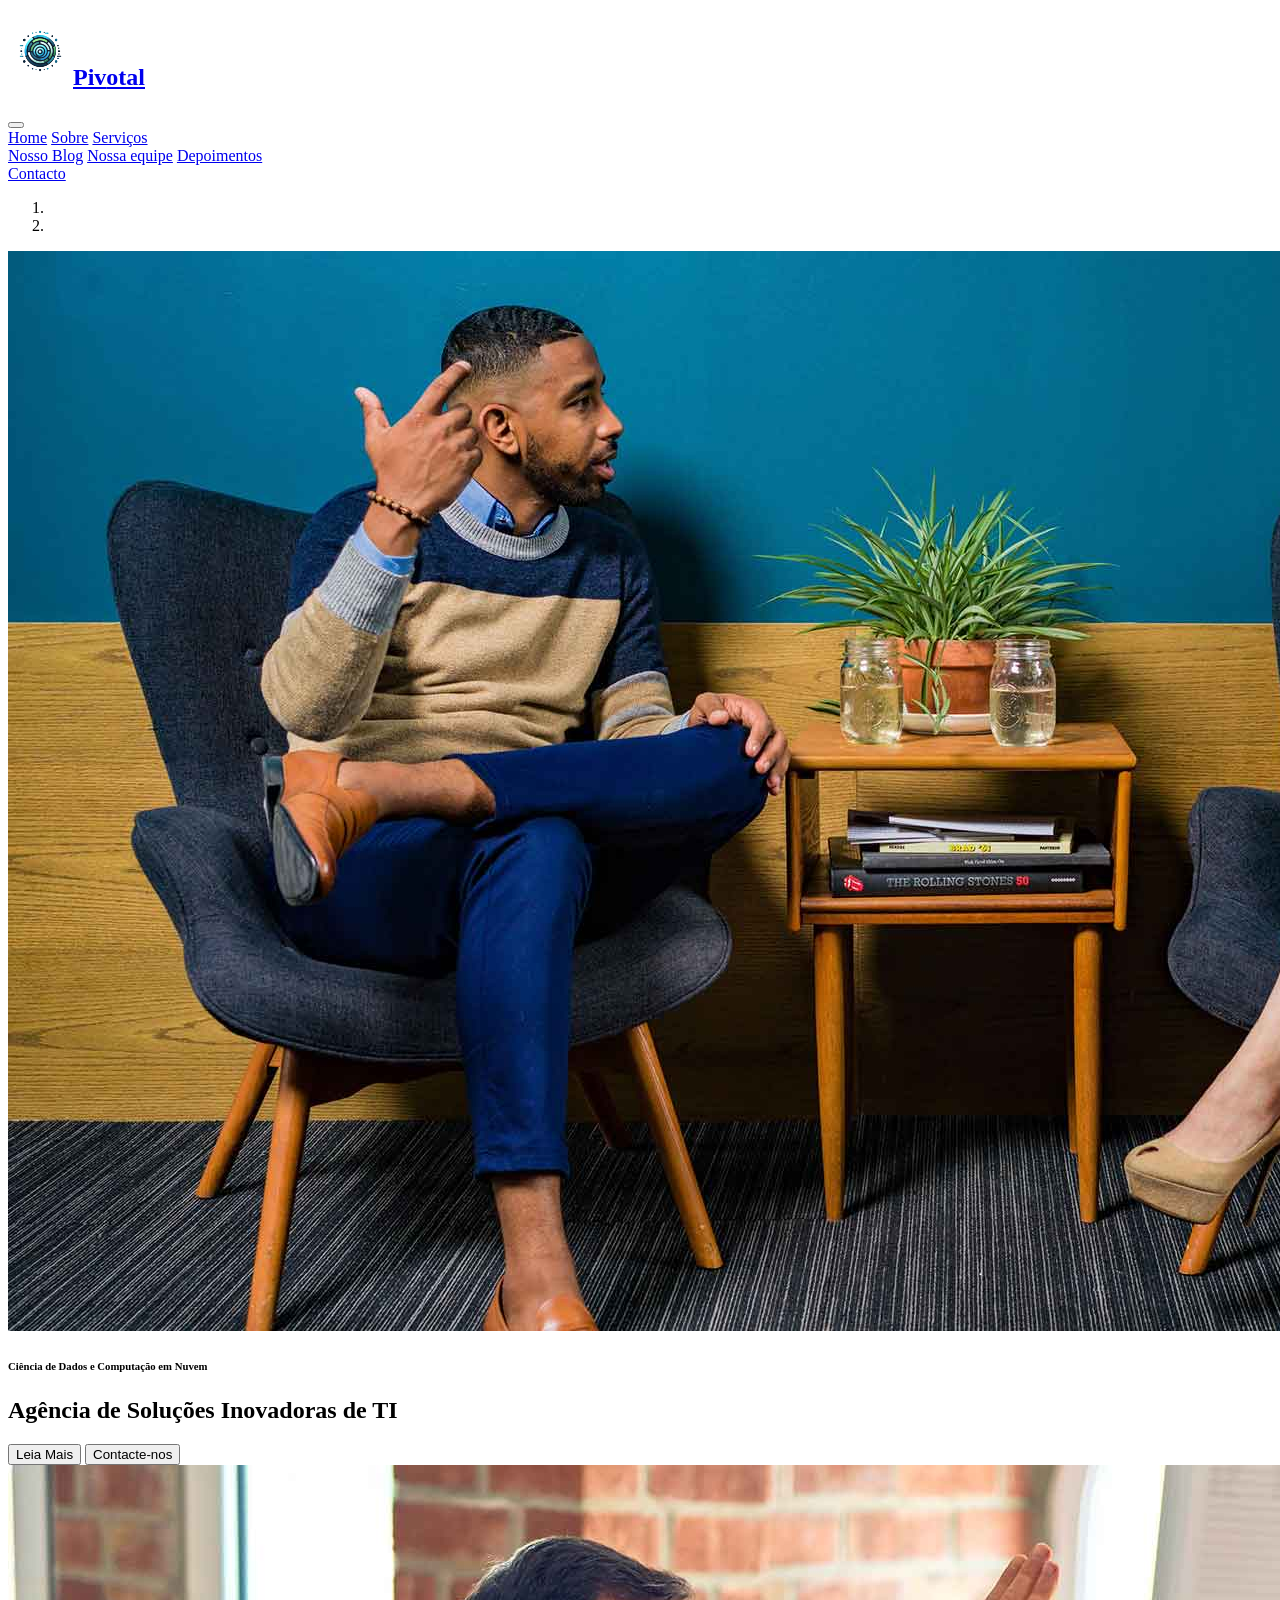
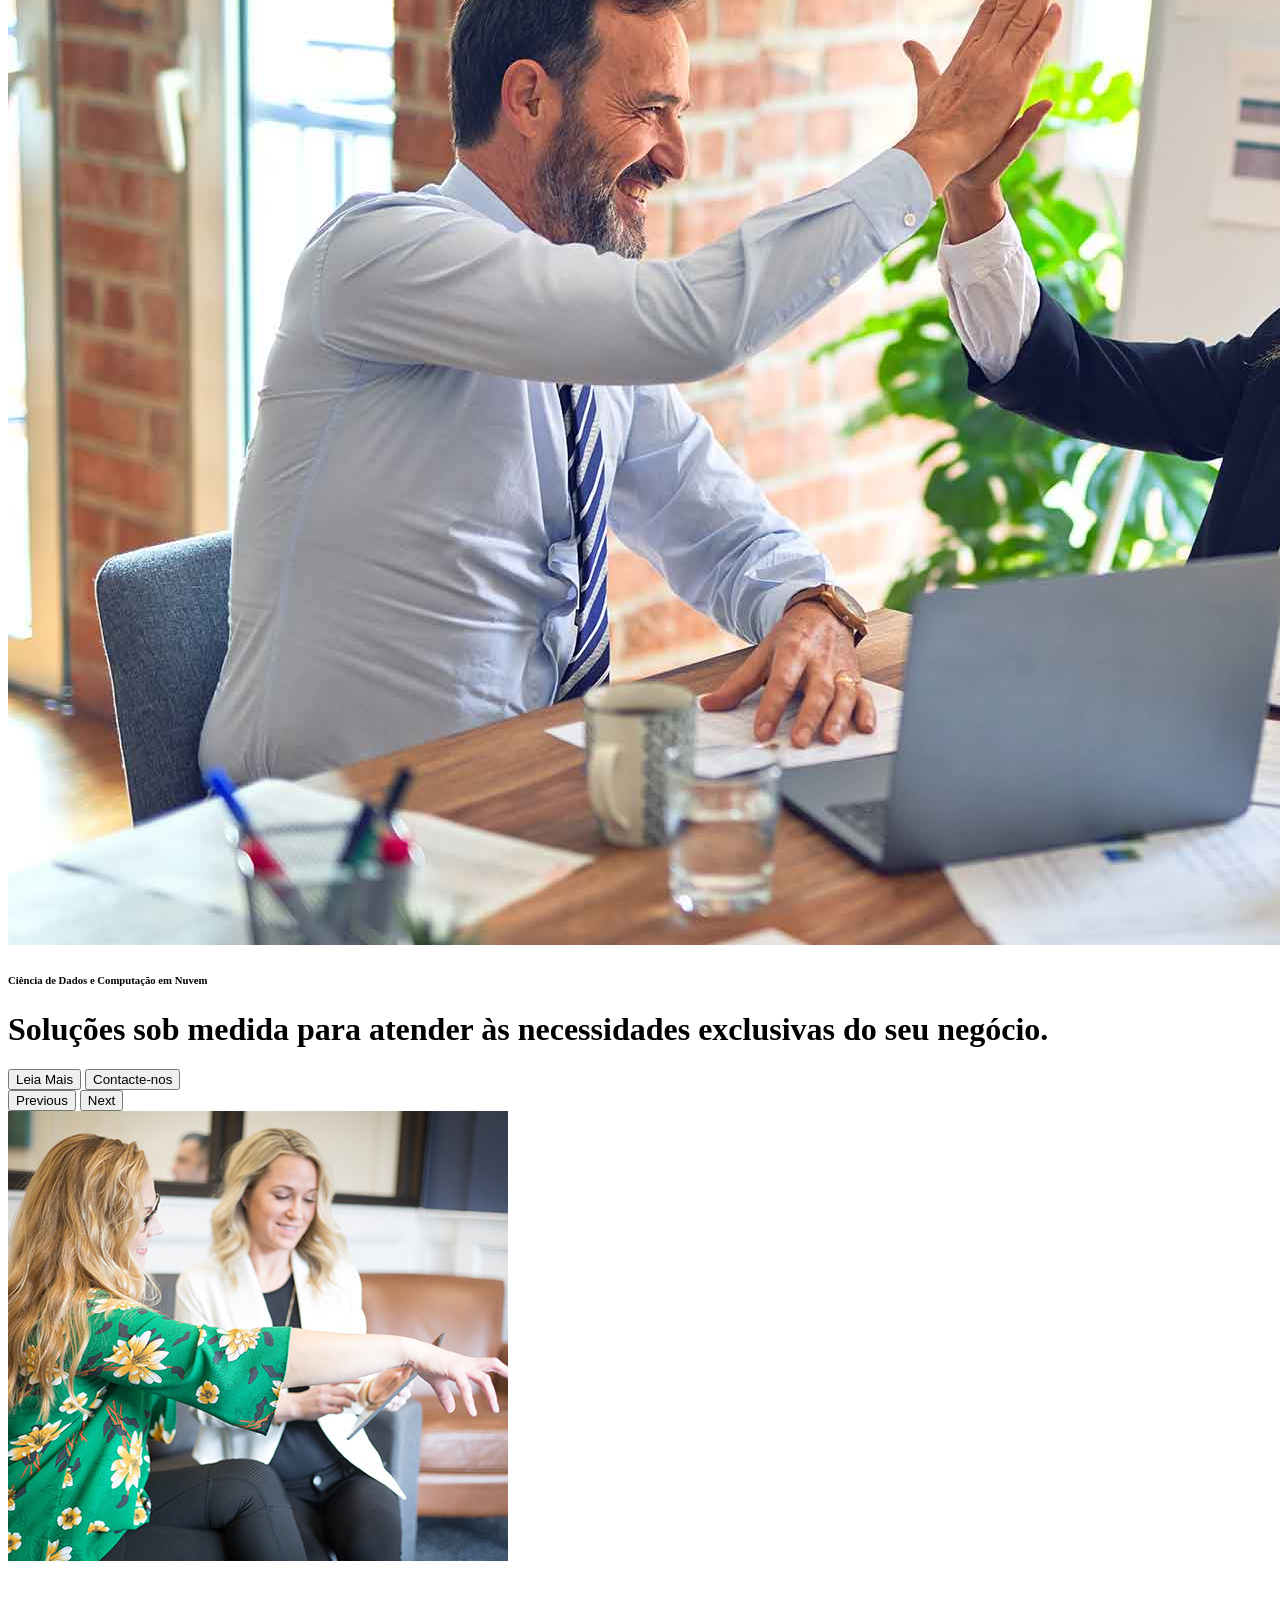
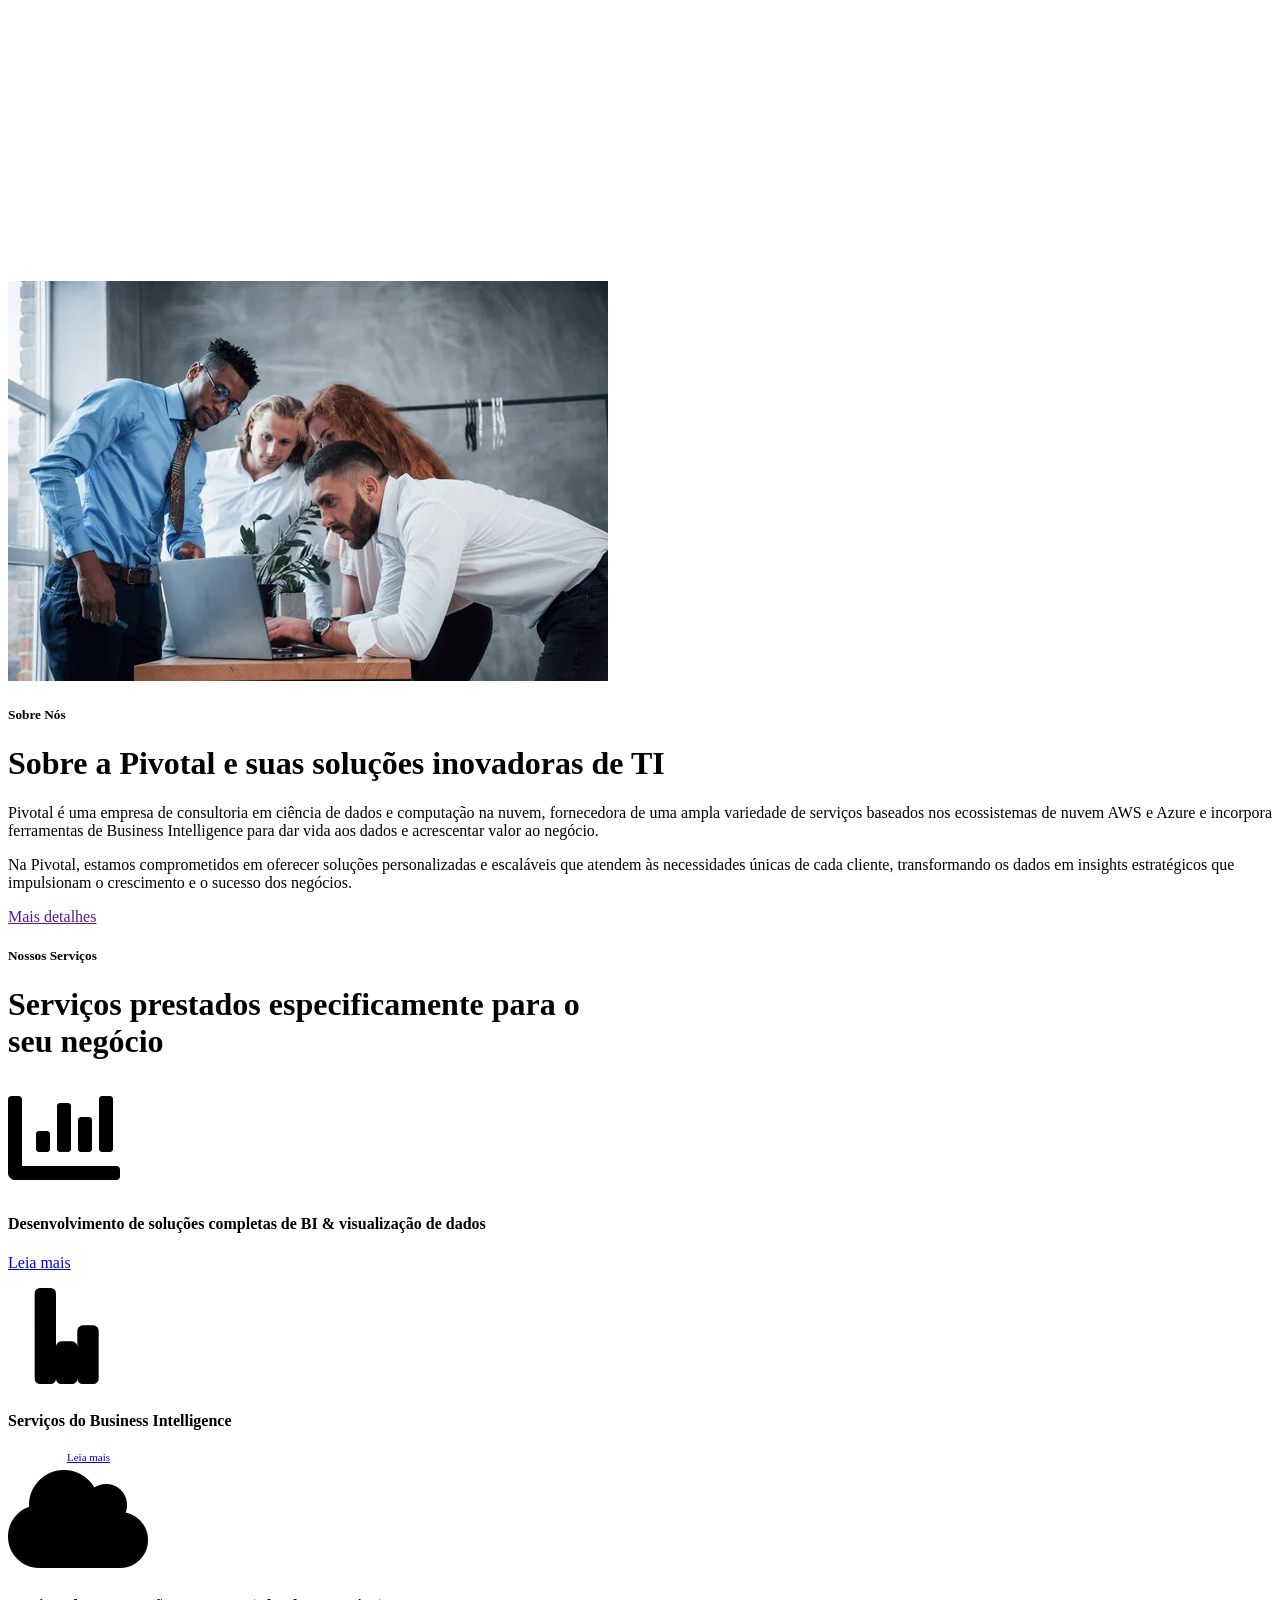
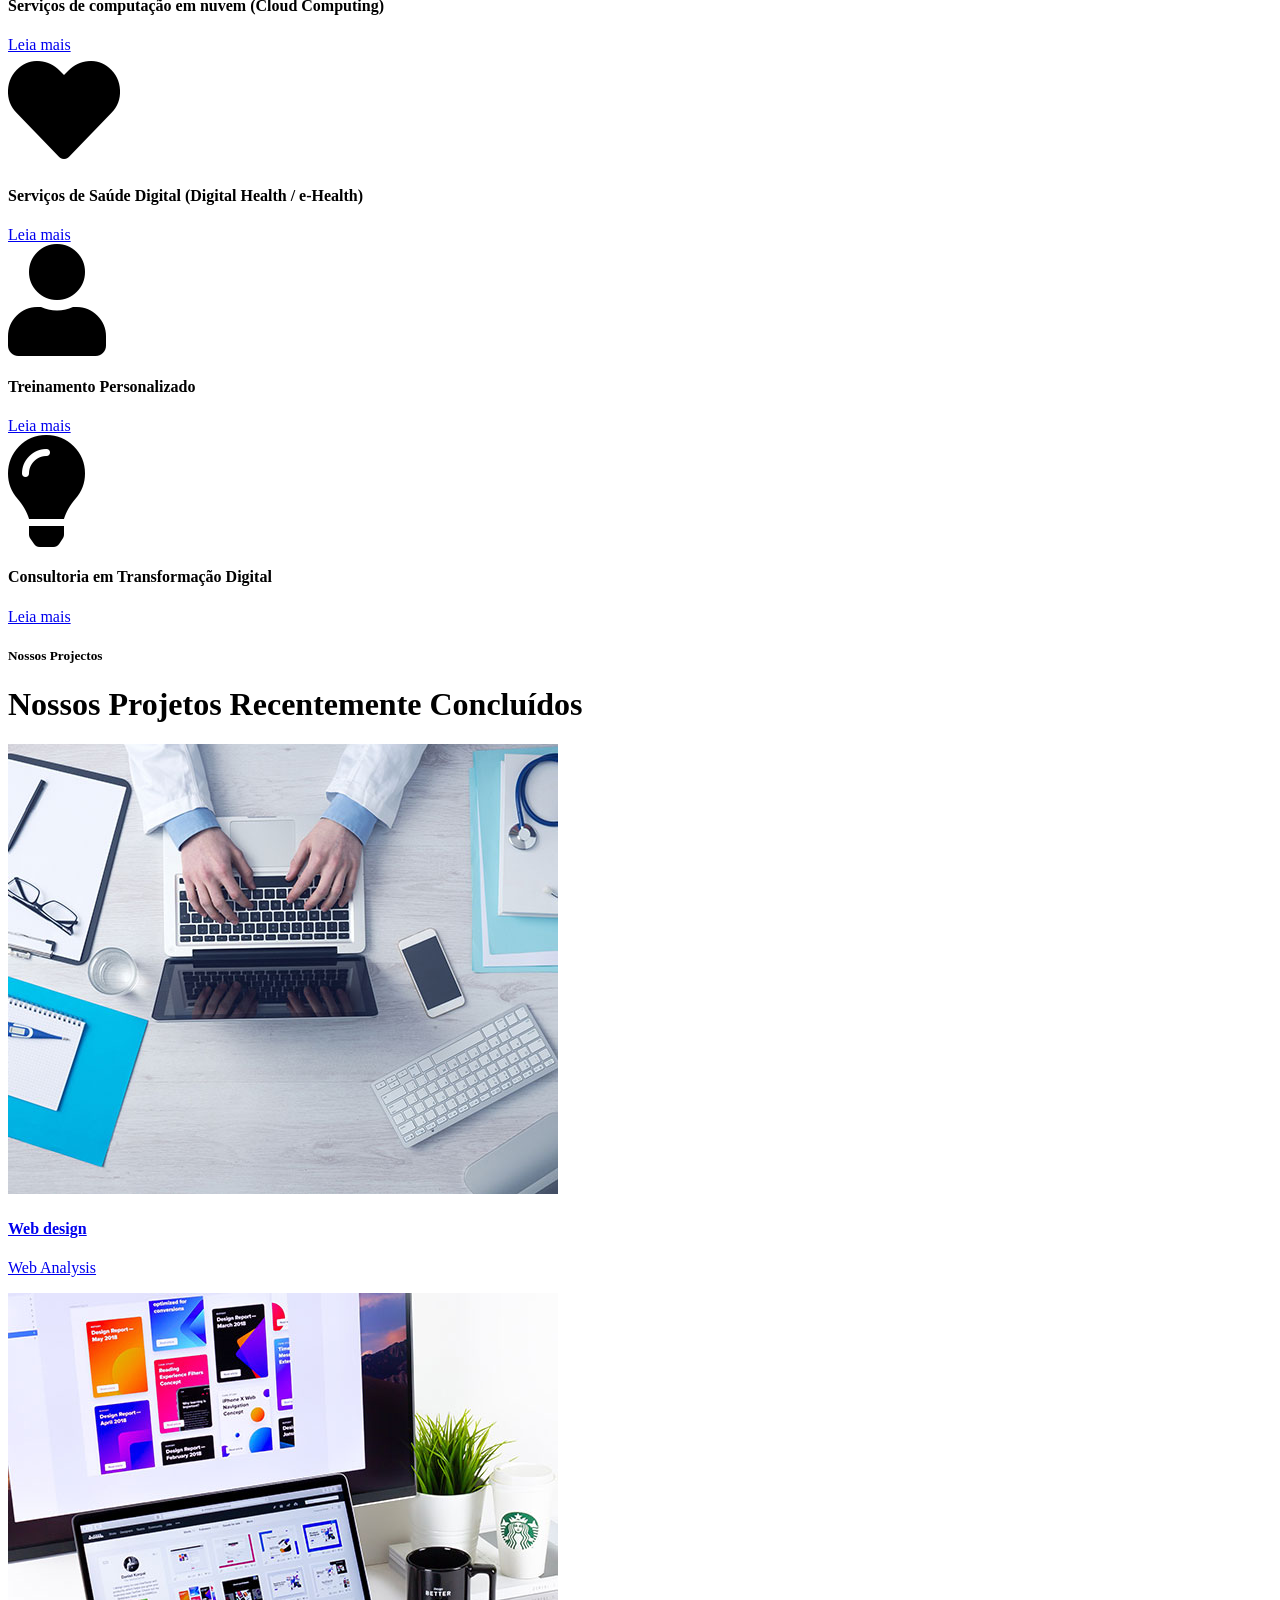
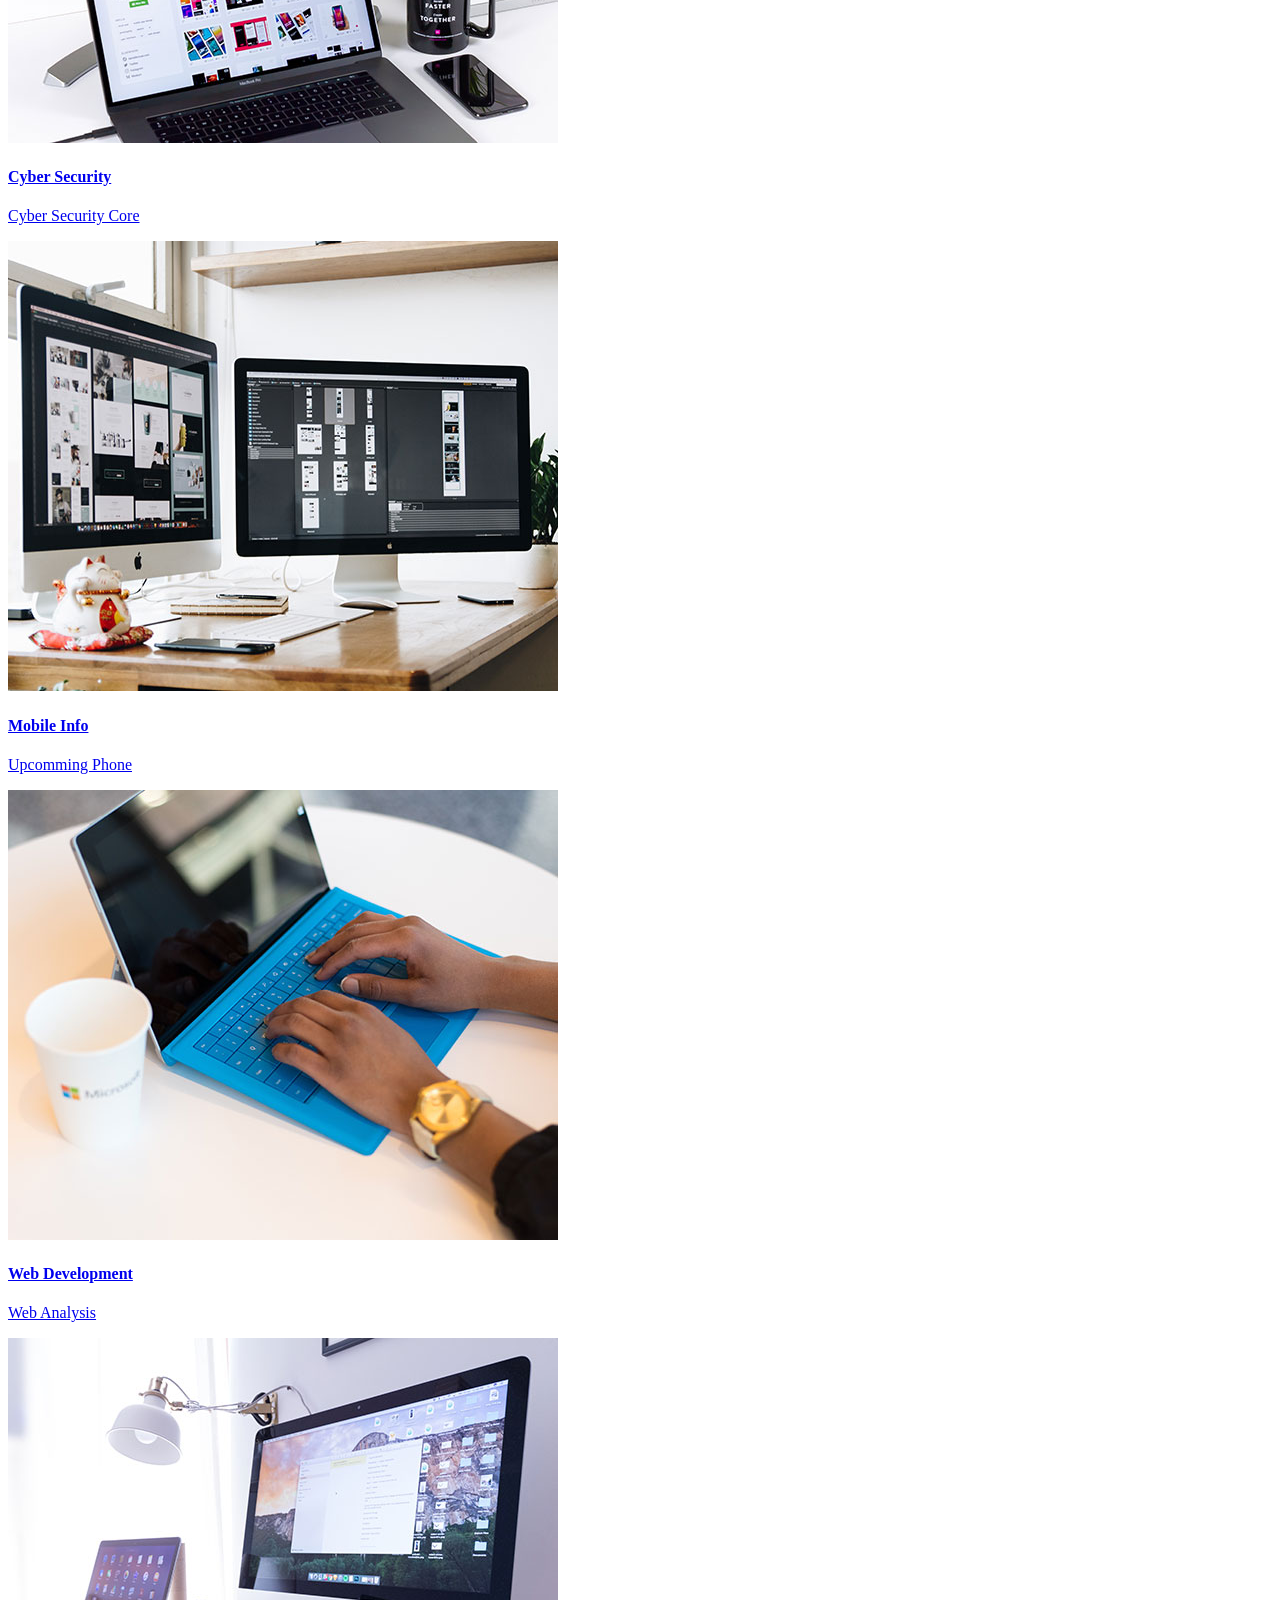
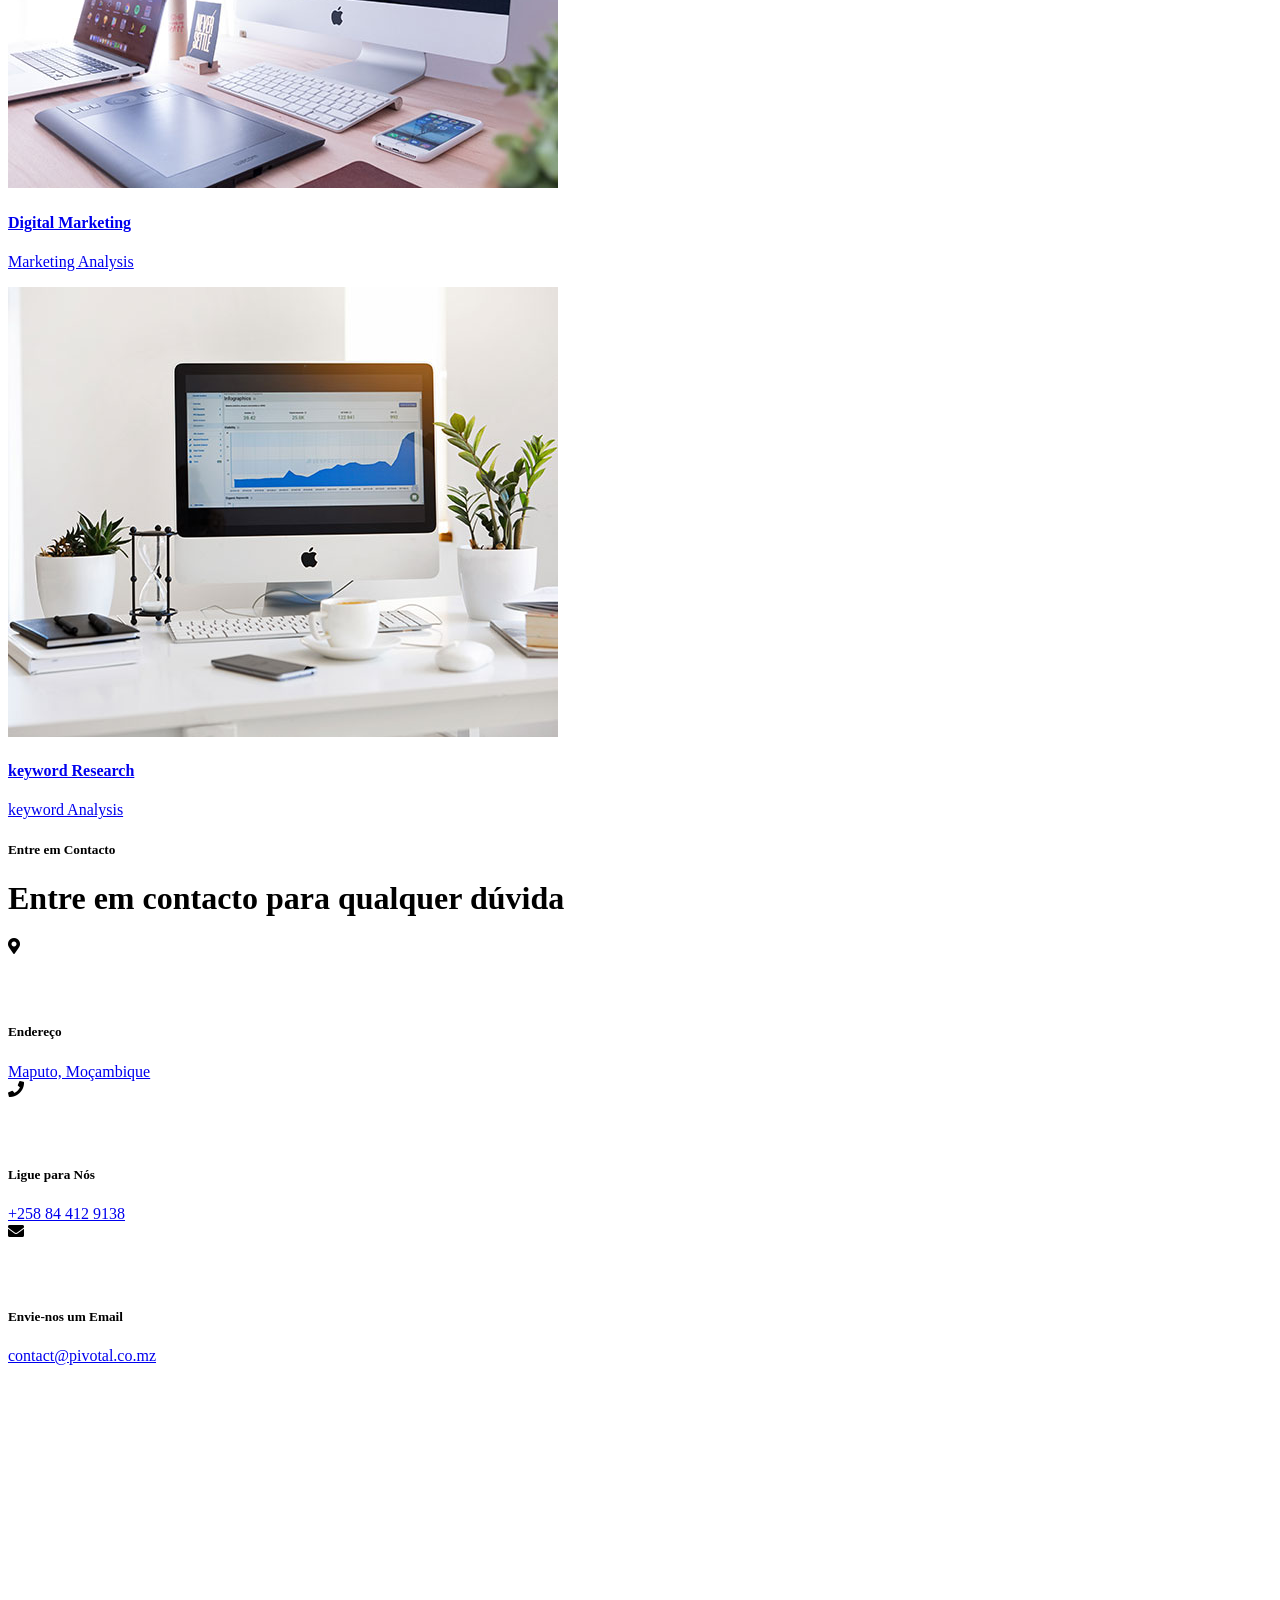
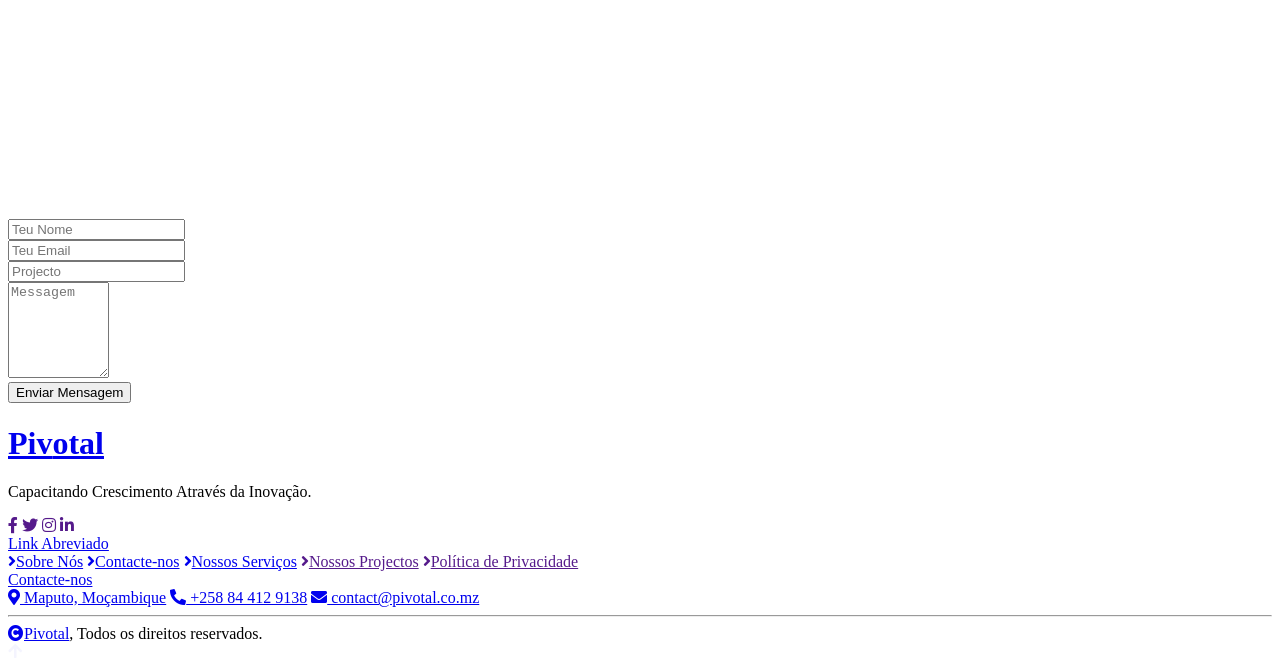
==== commit 0671a32f: "firebase config v2" ====
--- a/public/index.html
+++ b/public/index.html
@@ -7,7 +7,7 @@
         <meta content="width=device-width, initial-scale=1.0" name="viewport">
         <meta content="" name="keywords">
         <meta content="" name="description">
-        <link rel="icon" sizes="48x48" href="img/logo-Photoroom.png" type="image/x-icon"> <!-- Ajuste o caminho e o tipo conforme necessário -->
+        <link rel="icon" sizes="48x48" href="/img/logo-Photoroom.png" type="image/x-icon"> <!-- Ajuste o caminho e o tipo conforme necessário -->
 
 
         <!-- Google Web Fonts -->
@@ -20,8 +20,8 @@
         <link href="https://cdn.jsdelivr.net/npm/bootstrap-icons@1.4.1/font/bootstrap-icons.css" rel="stylesheet">
 
         <!-- Libraries Stylesheet -->
-        <link href="lib/animate/animate.min.css" rel="stylesheet">
-        <link href="lib/owlcarousel/assets/owl.carousel.min.css" rel="stylesheet">
+        <link href="/lib/animate/animate.min.css" rel="stylesheet">
+        <link href="/lib/owlcarousel/assets/owl.carousel.min.css" rel="stylesheet">
 
         <!-- Customized Bootstrap Stylesheet -->
         <link href="/css/bootstrap.min.css" rel="stylesheet">
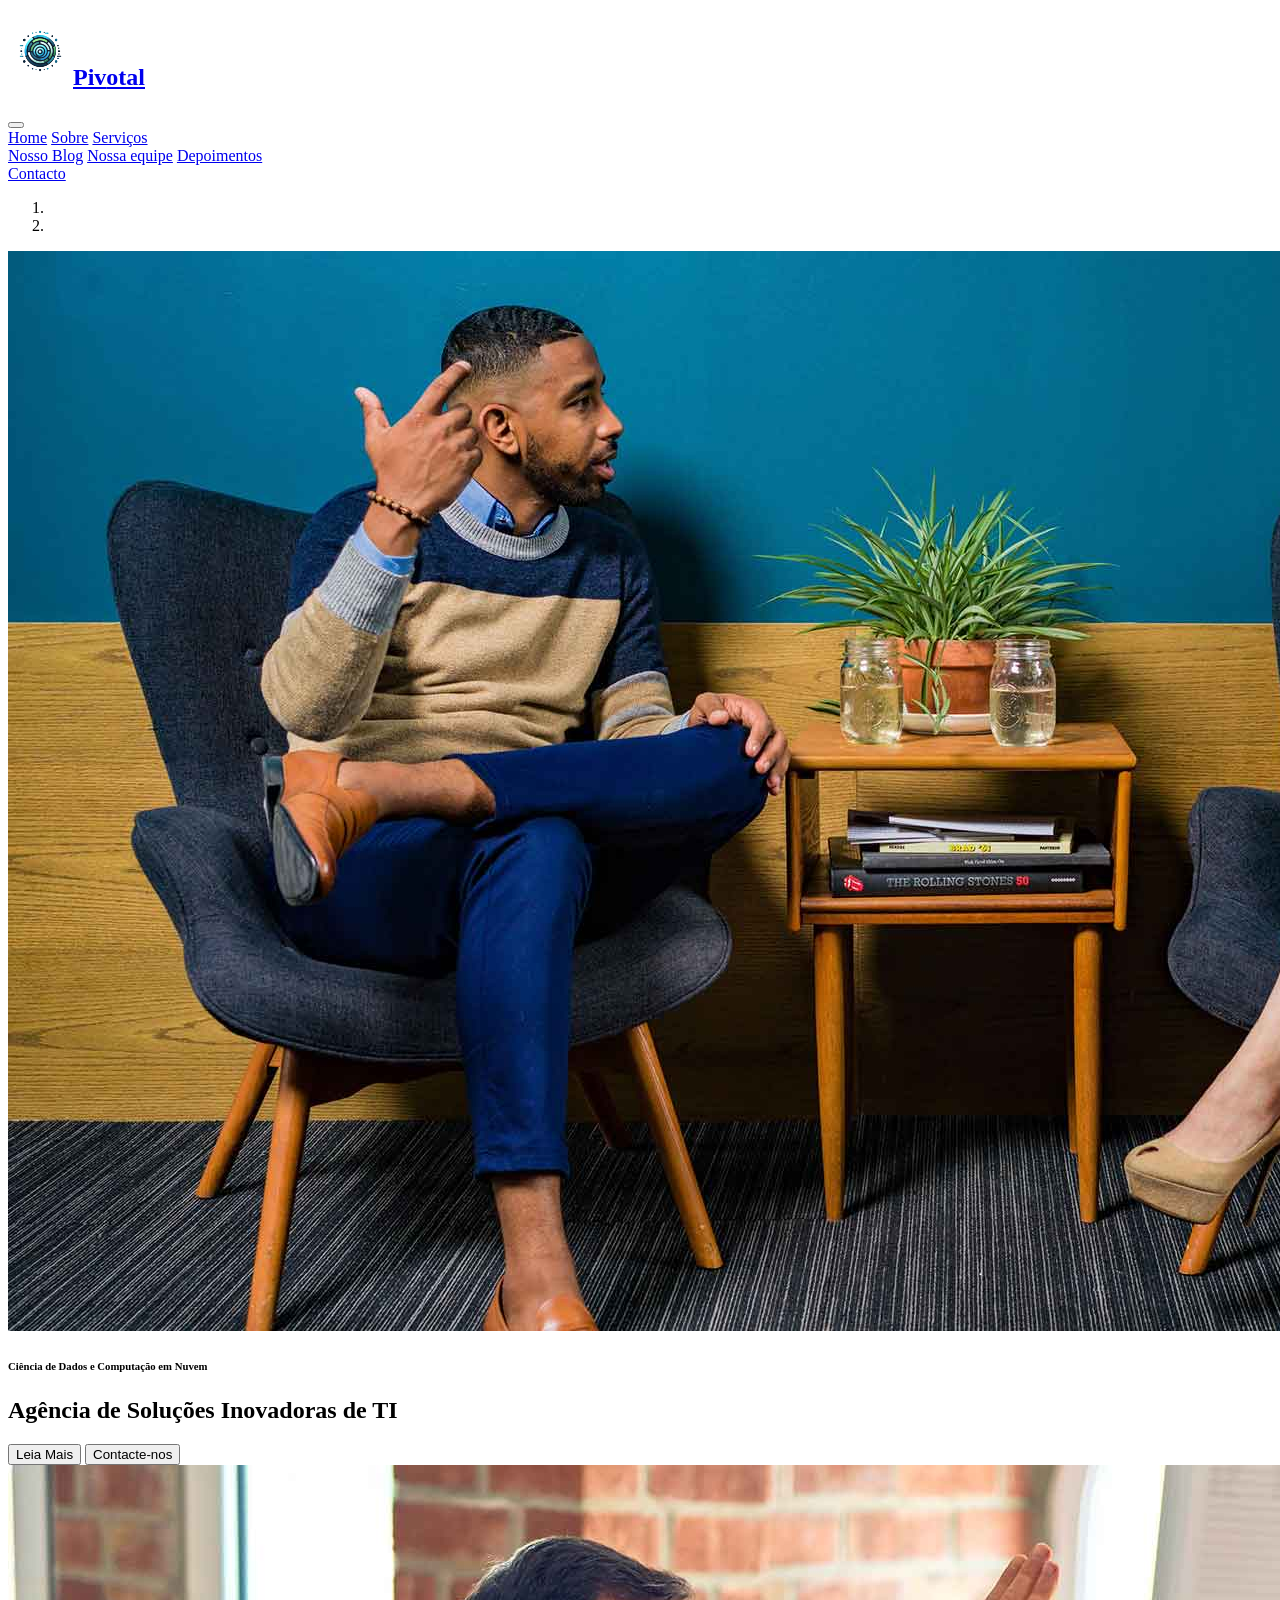
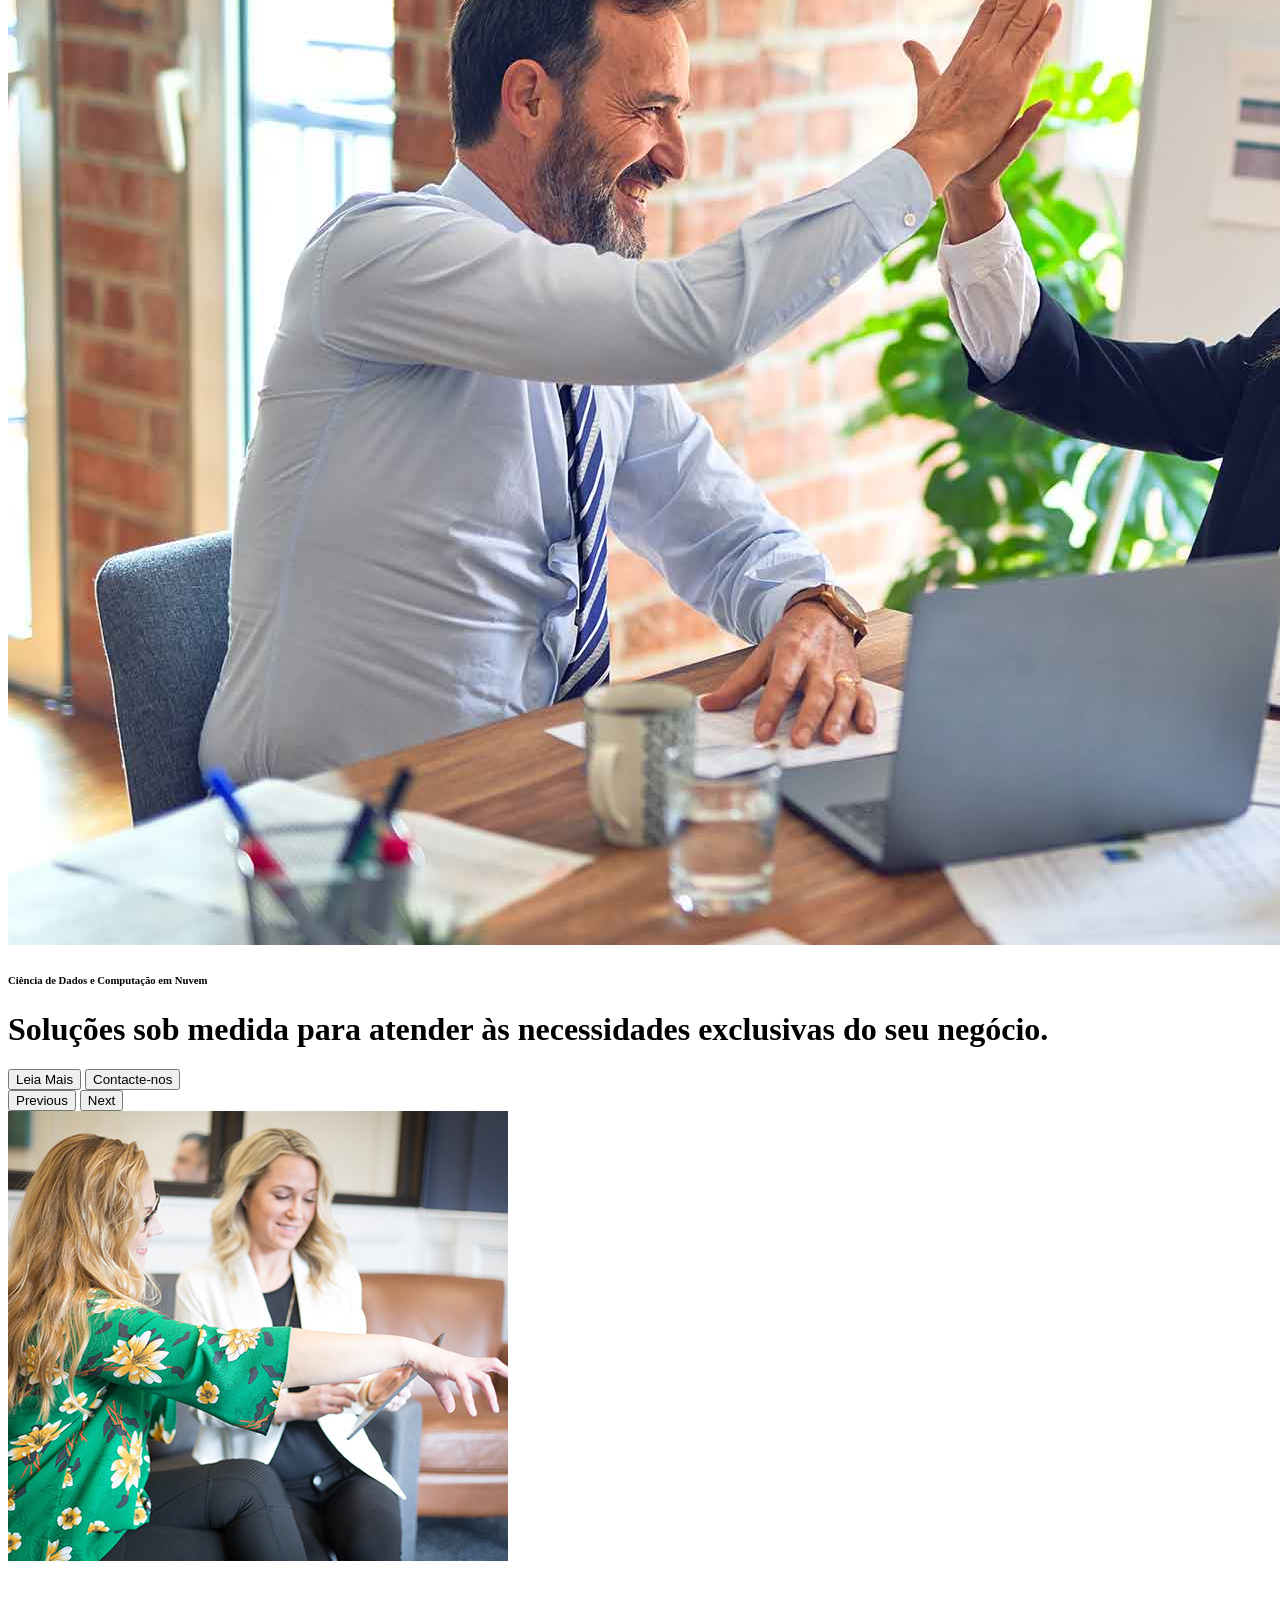
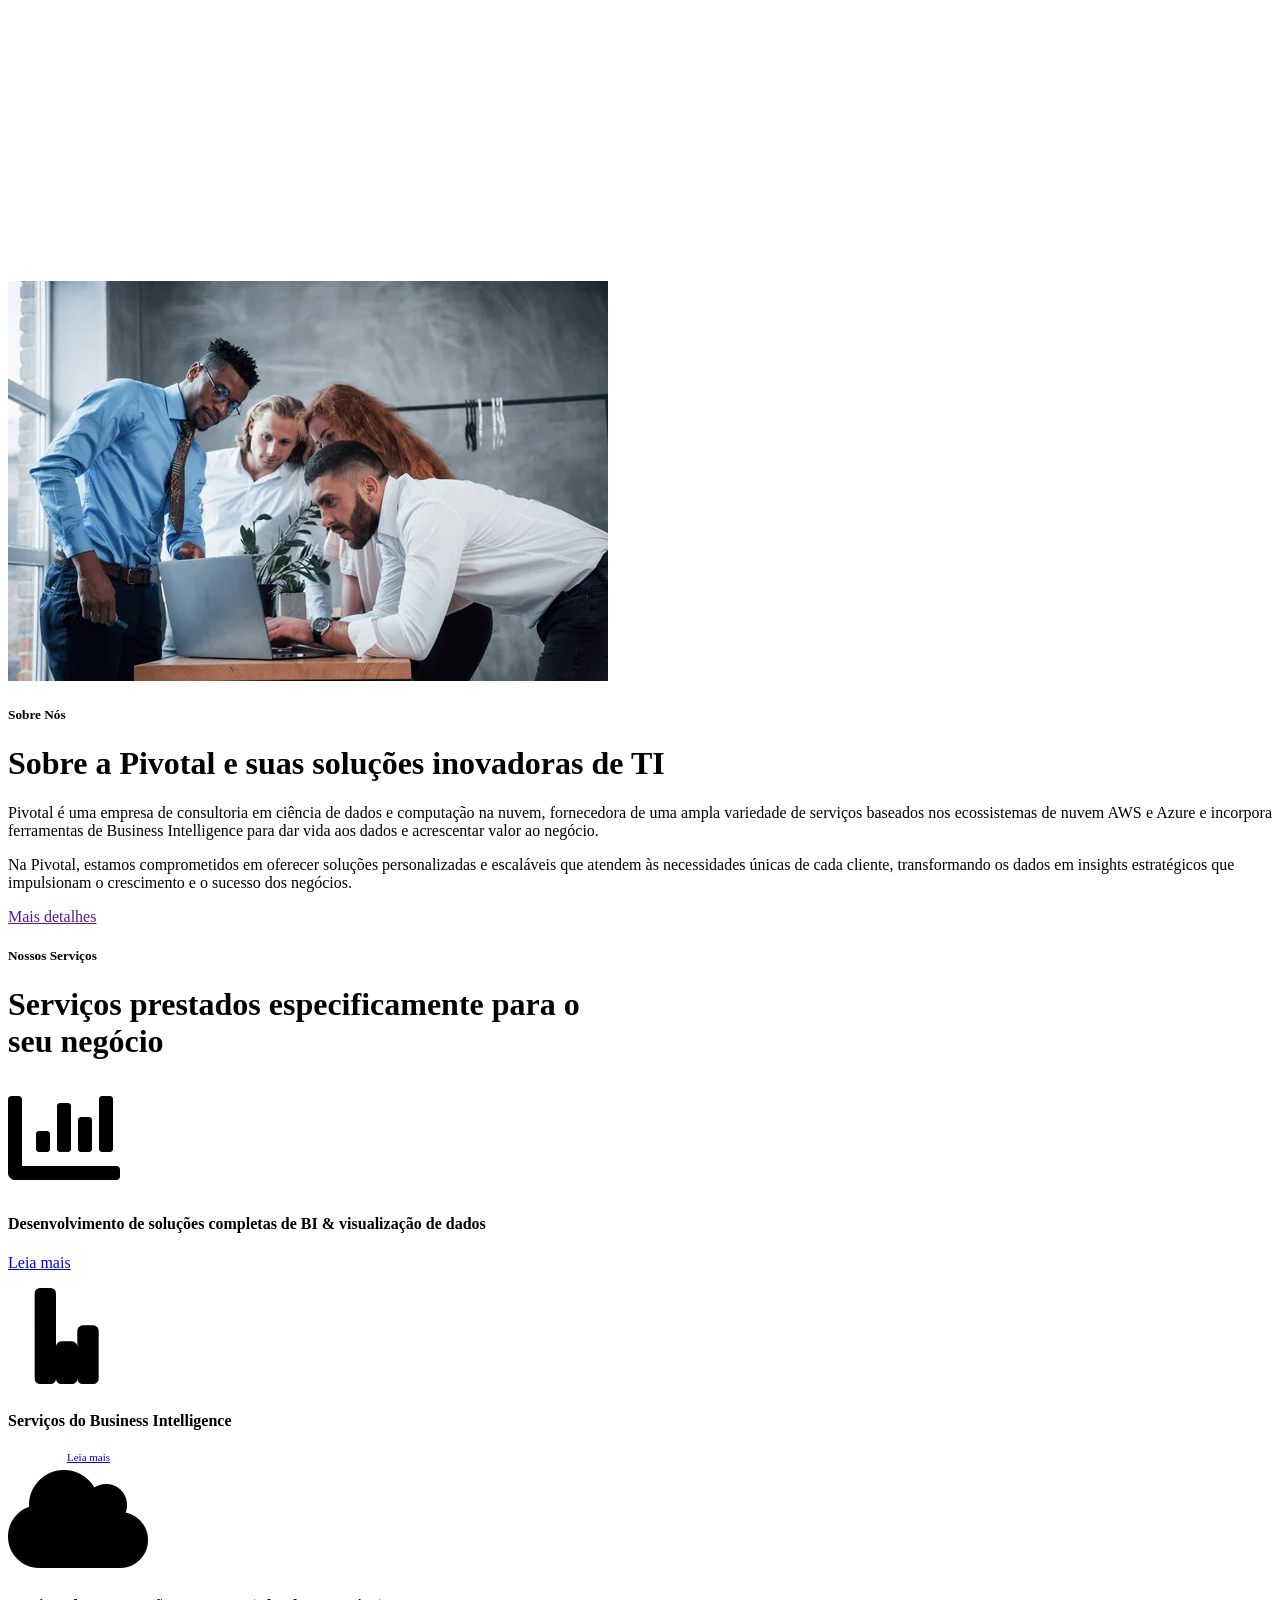
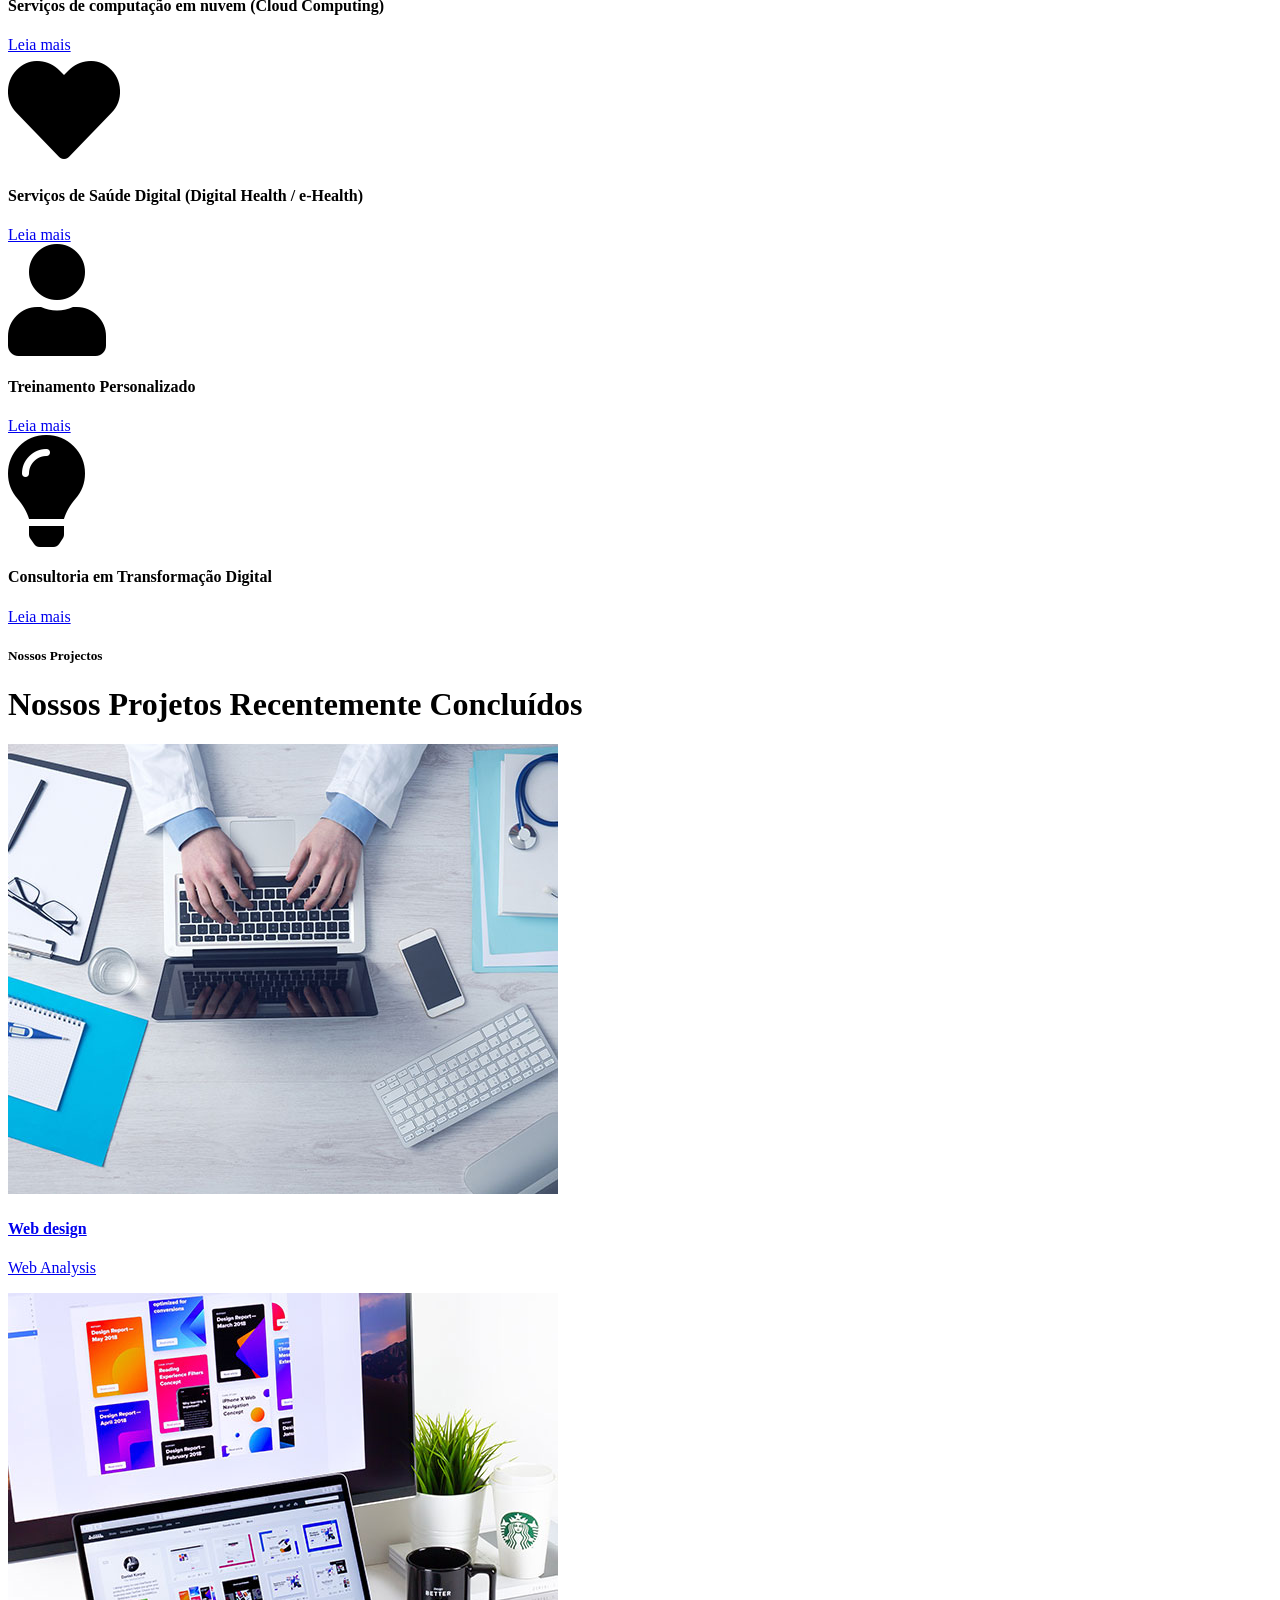
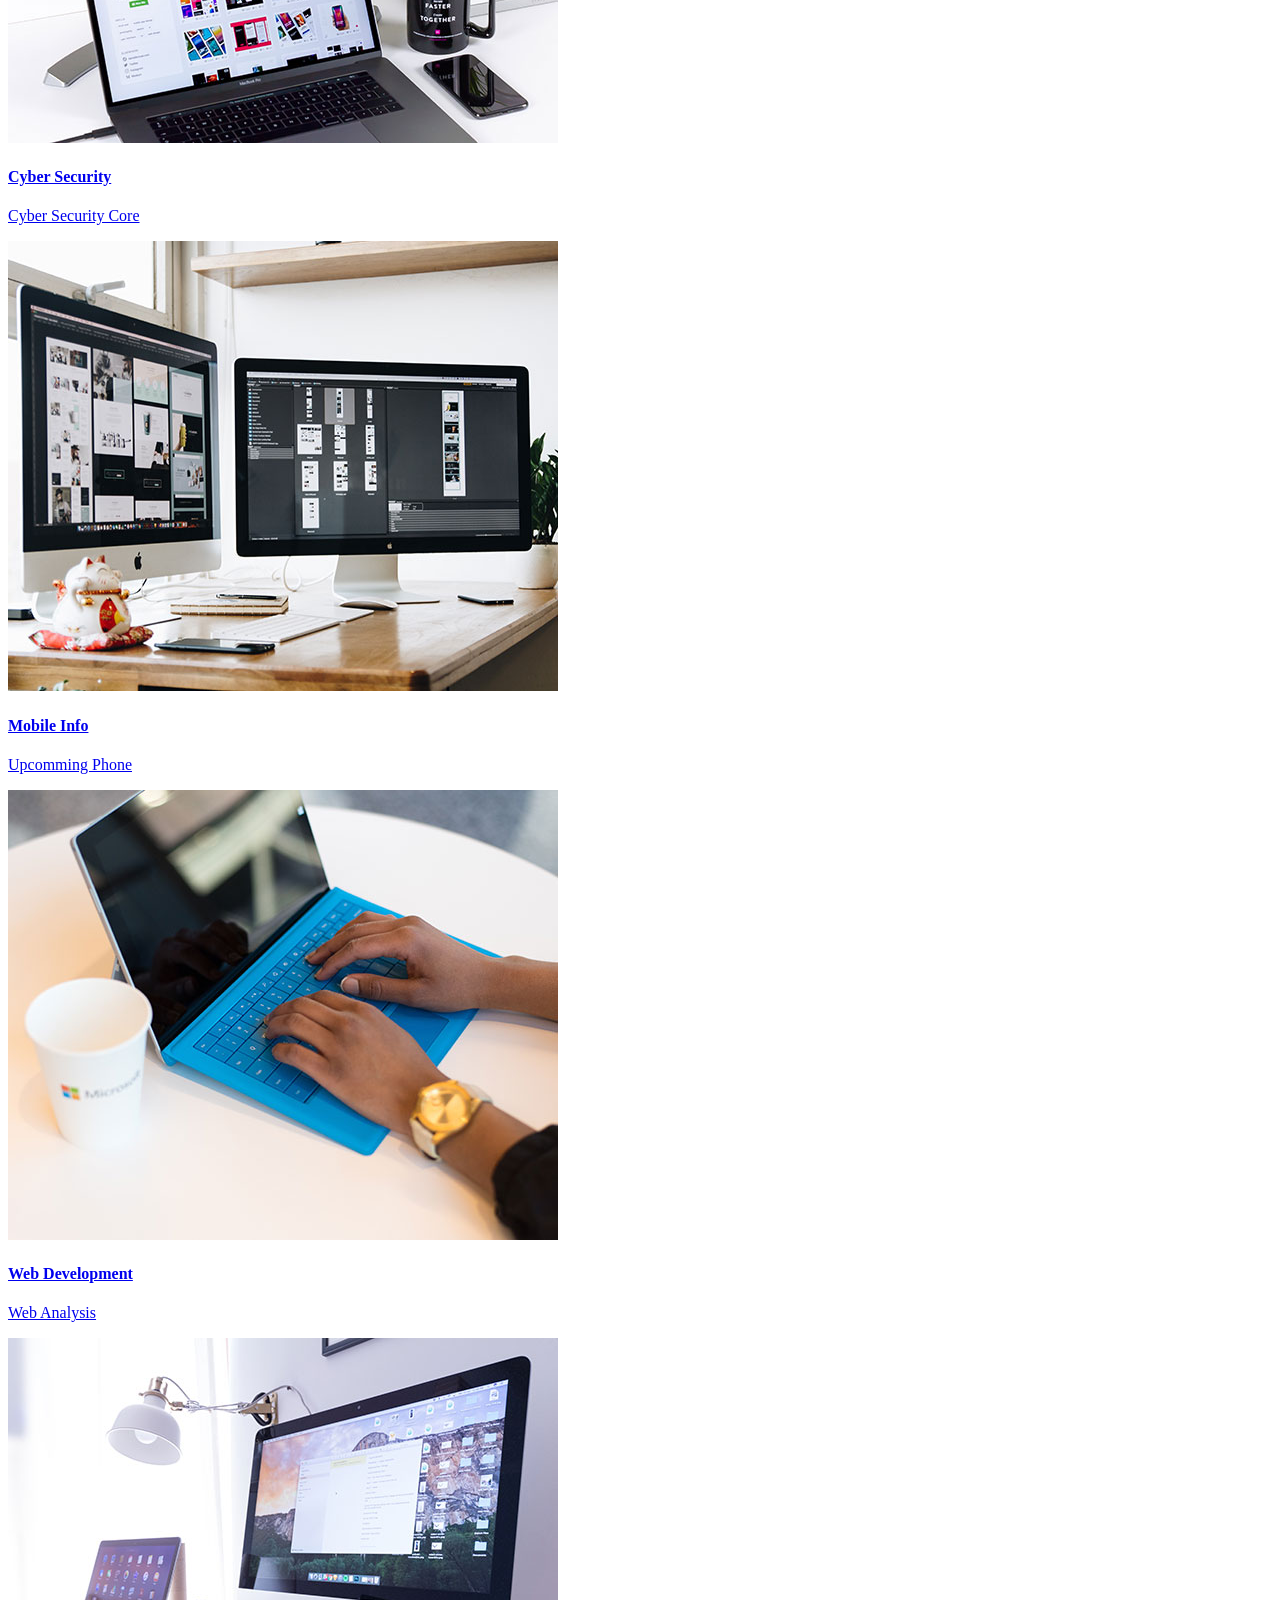
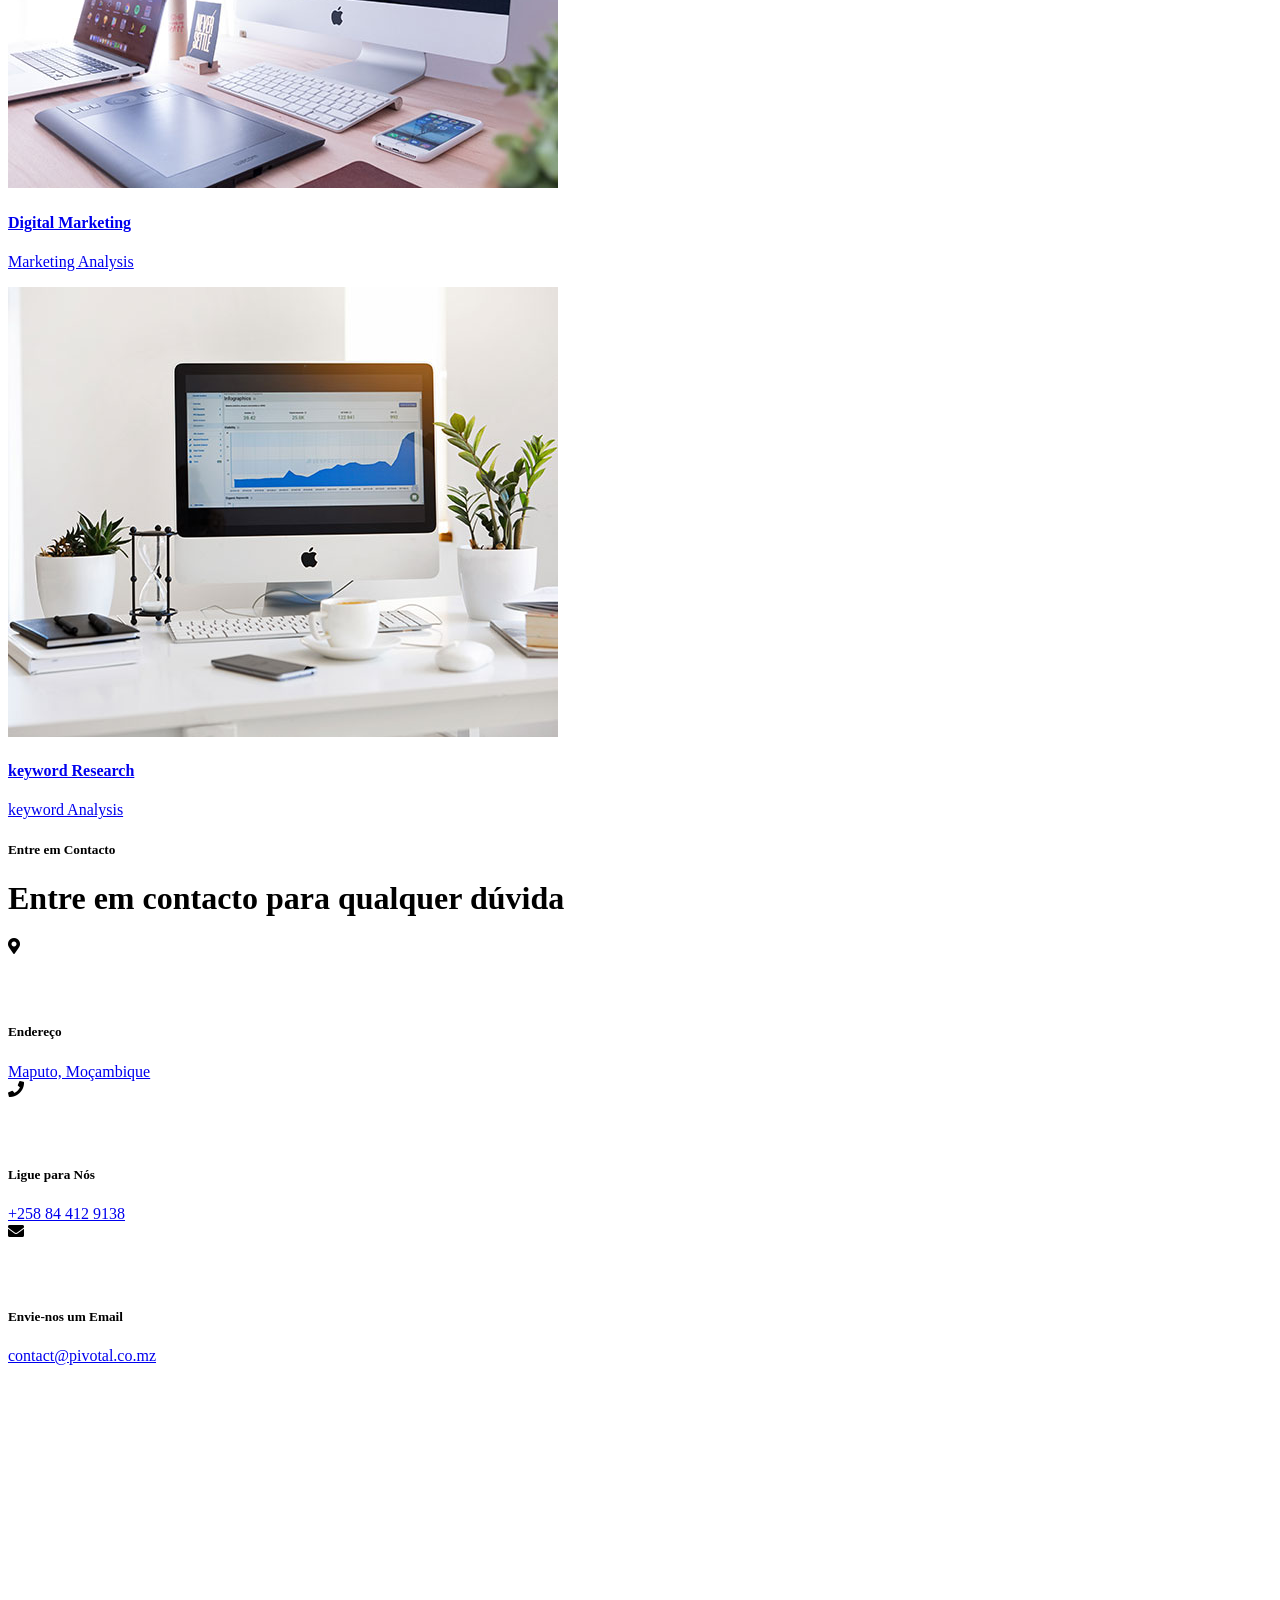
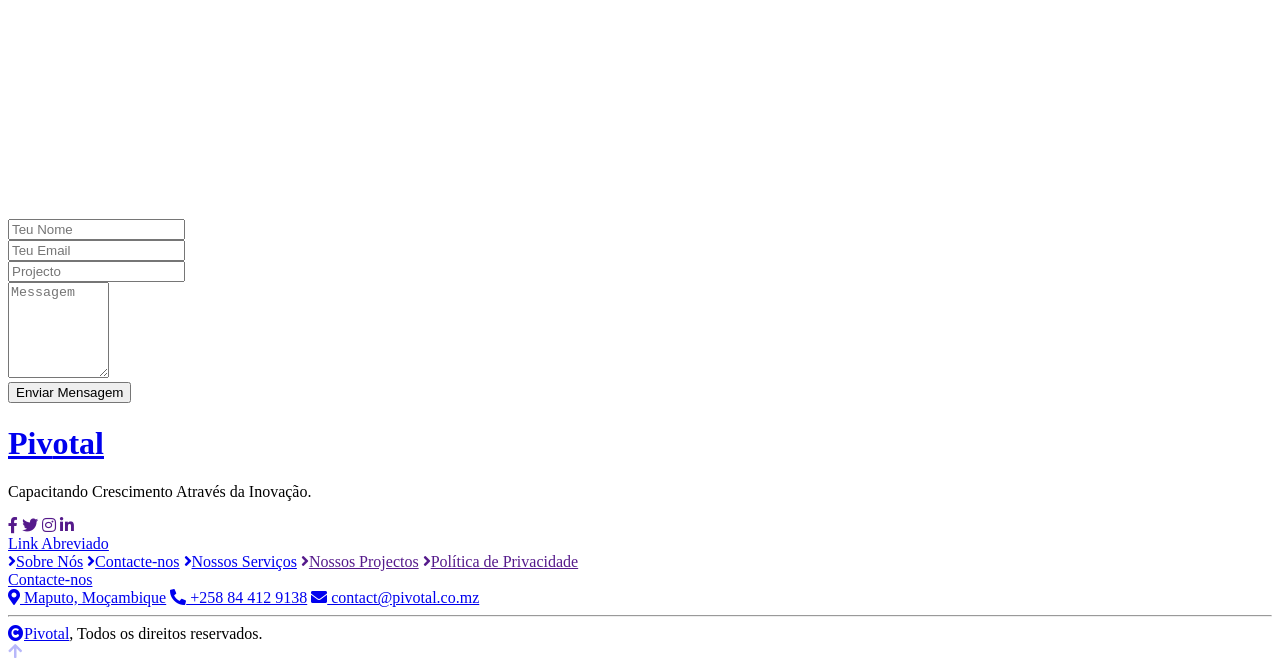
==== commit 8564a08a: "Search Engine Optimization" ====
--- a/public/index.html
+++ b/public/index.html
@@ -5,10 +5,23 @@
         <meta charset="utf-8">
         <title>Pivotal - IT Solutions Website</title>
         <meta content="width=device-width, initial-scale=1.0" name="viewport">
-        <meta content="" name="keywords">
-        <meta content="" name="description">
+        <meta content="Consultoria em ciência de dados, Computação em nuvem, Inovação tecnológica, Soluções digitais corporativas, 
+        Transformação digital, Serviços de TI em Moçambique, Tecnologia de informação para empresas, Gestão de dados empresariais,
+         Automação de processos corporativos, Integração de sistemas, Business Intelligence, Power BI, R, Data Science,
+         DHIS,DHIS Tracker , OpenMRS , RedCap , OpenLMS, Maputo, Moz, Digital Health , e-Health" name="keywords">
+        <meta content="A Pivotal é uma empresa de consultoria especializada em ciência de dados e computação em nuvem." name="description">
         <link rel="icon" sizes="48x48" href="/img/logo-Photoroom.png" type="image/x-icon"> <!-- Ajuste o caminho e o tipo conforme necessário -->
 
+
+        <!-- Google tag (gtag.js) -->
+        <script async src="https://www.googletagmanager.com/gtag/js?id=G-84S9RRLBRZ"></script>
+        <script>
+        window.dataLayer = window.dataLayer || [];
+        function gtag(){dataLayer.push(arguments);}
+        gtag('js', new Date());
+
+        gtag('config', 'G-84S9RRLBRZ');
+        </script>
 
         <!-- Google Web Fonts -->
         <link rel="preconnect" href="https://fonts.googleapis.com">
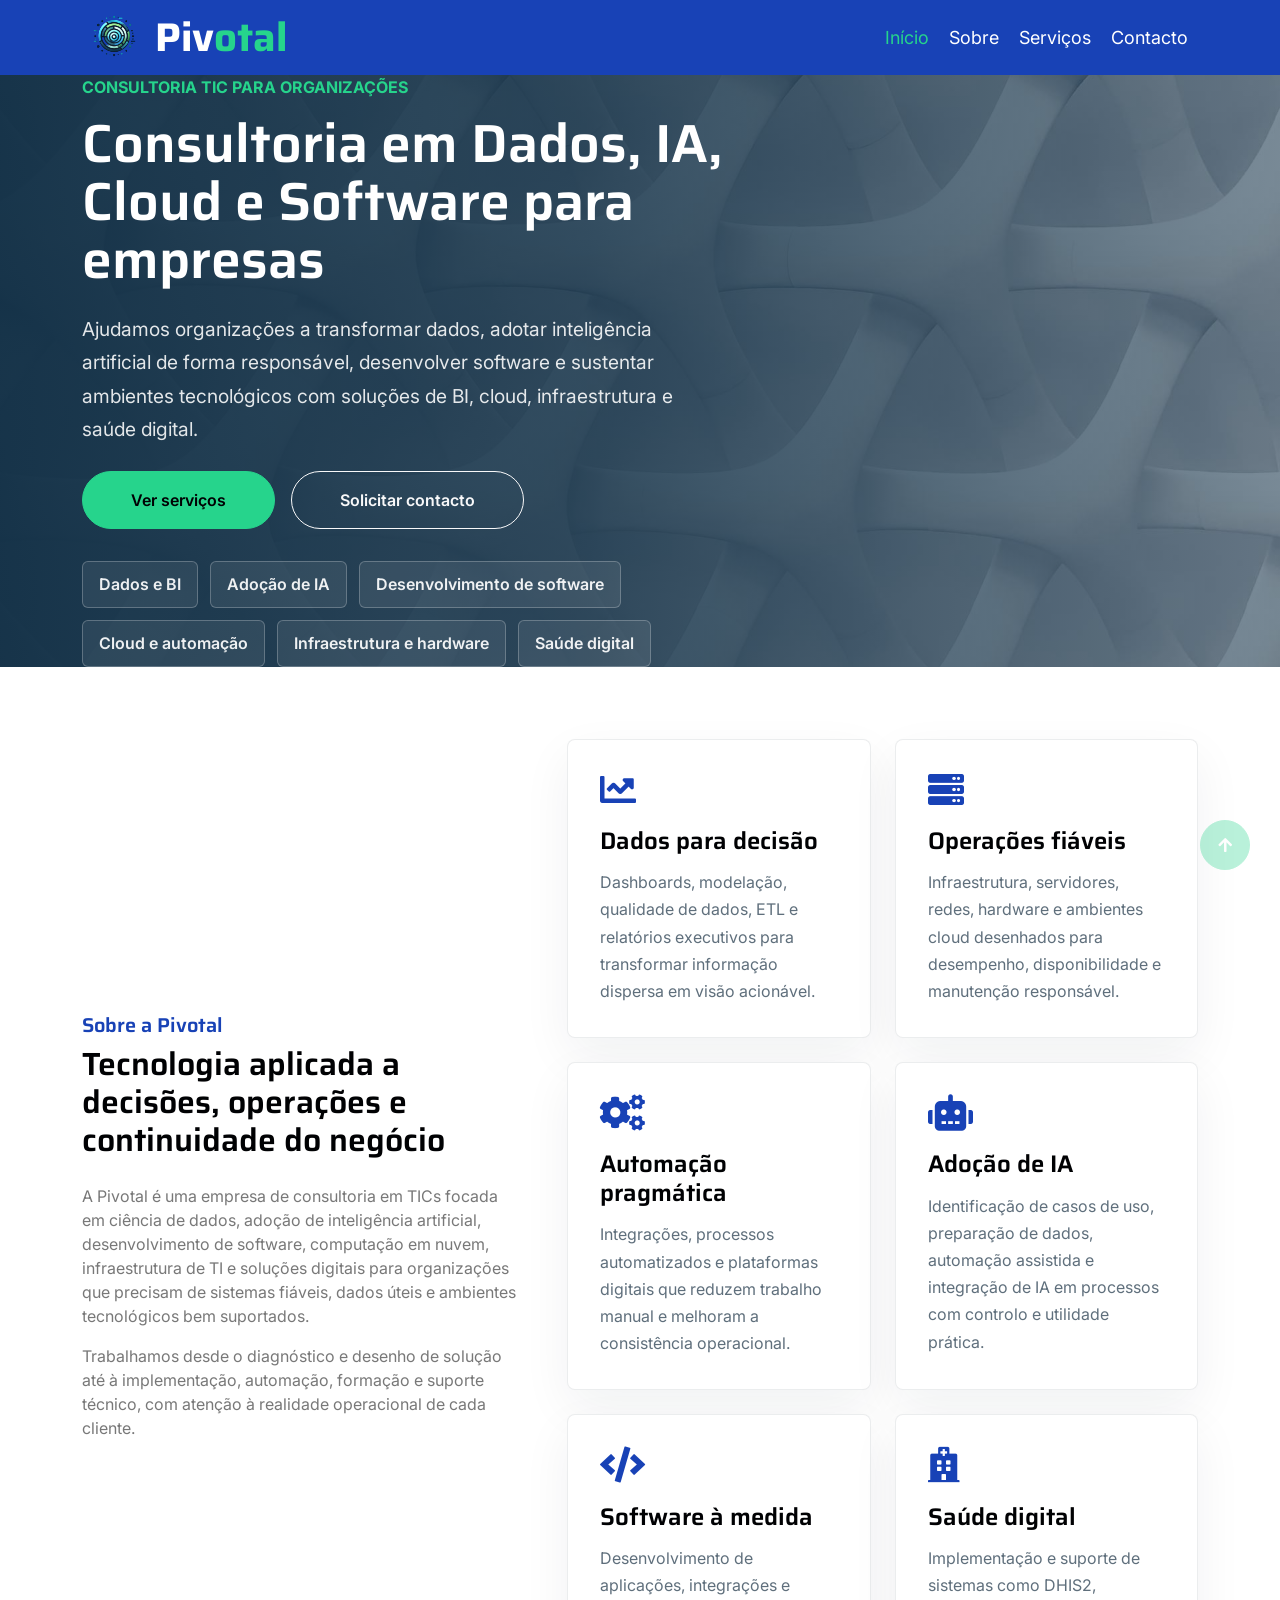
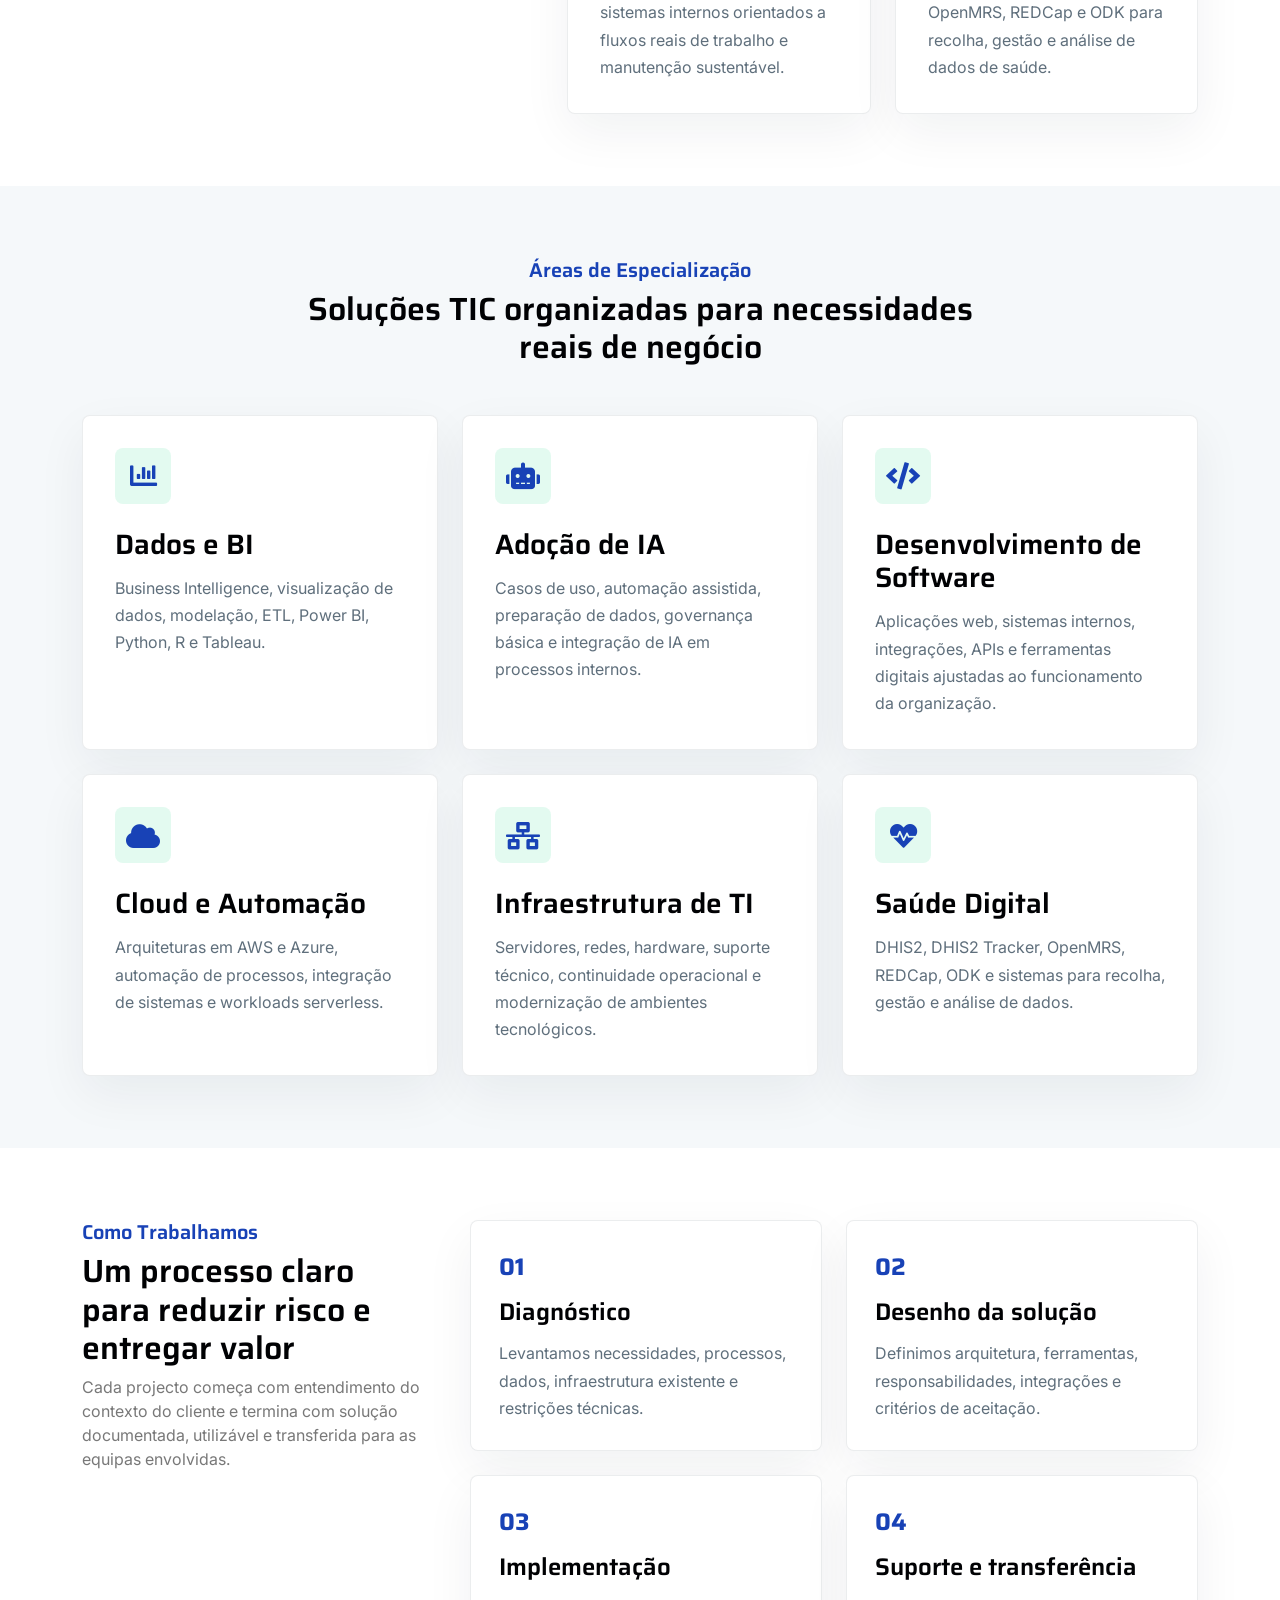
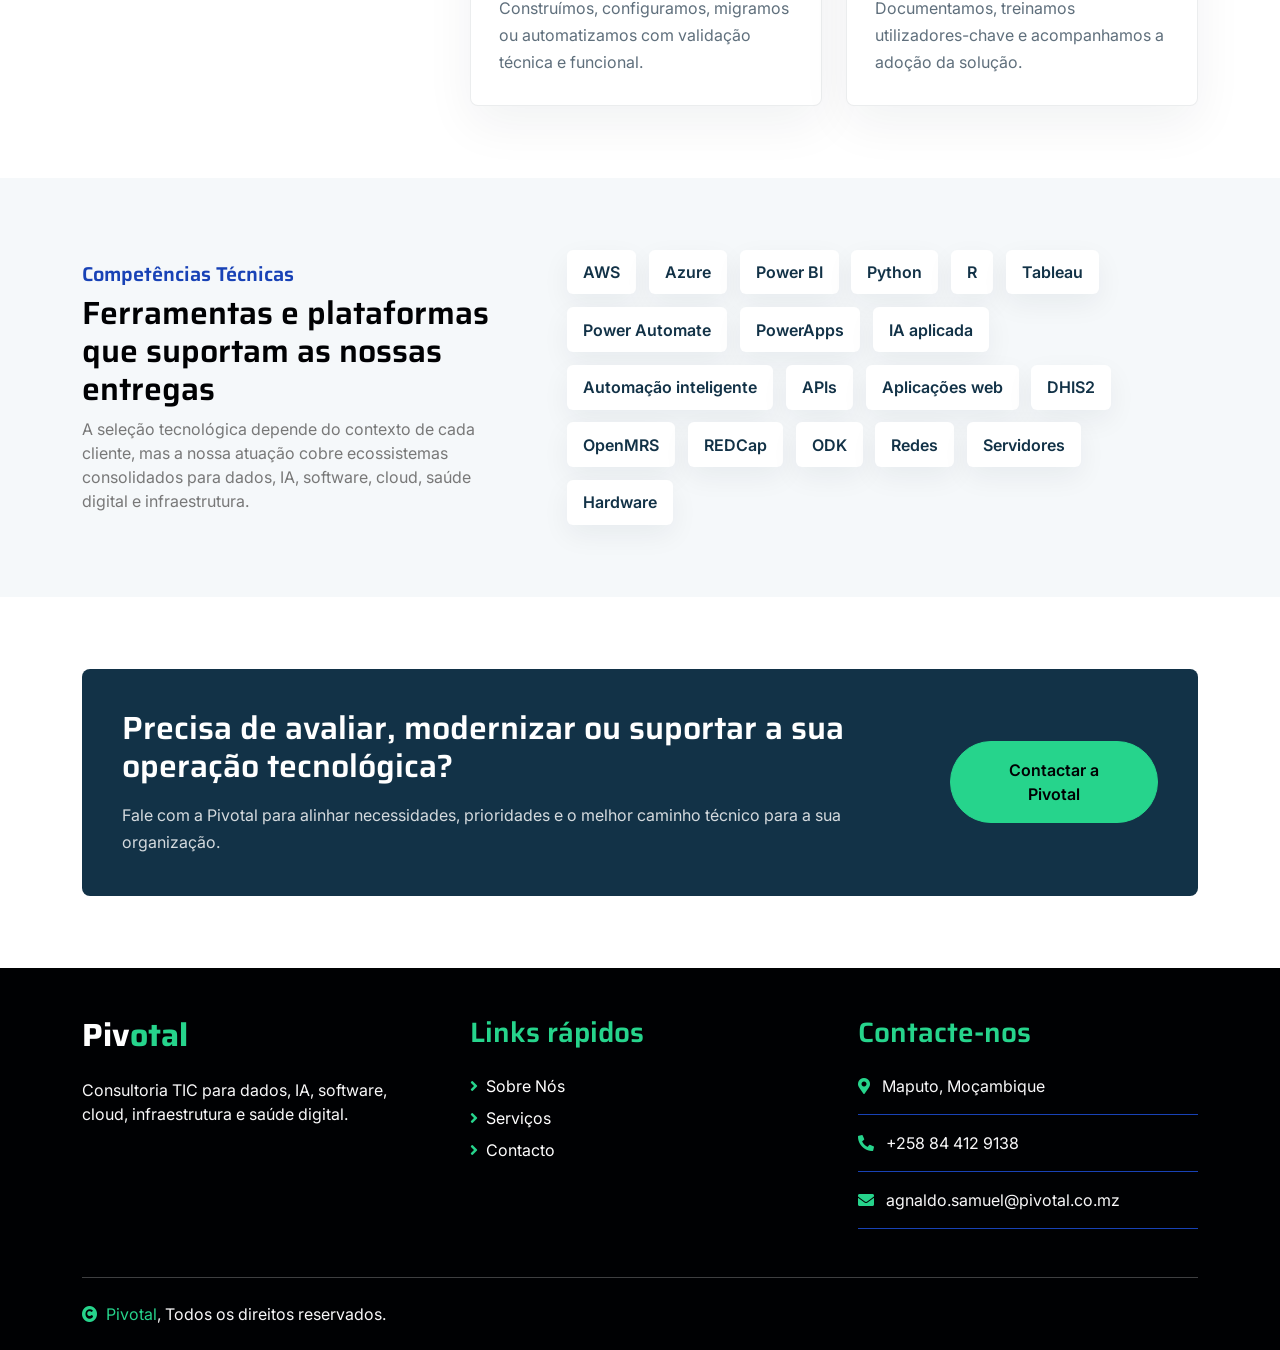
==== commit cbd49d65: "Reposition Pivotal site content" ====
--- a/public/index.html
+++ b/public/index.html
@@ -1,884 +1,332 @@
 <!DOCTYPE html>
-<html lang="en">
-
-    <head>
-        <meta charset="utf-8">
-        <title>Pivotal - IT Solutions Website</title>
-        <meta content="width=device-width, initial-scale=1.0" name="viewport">
-        <meta content="Consultoria em ciência de dados, Computação em nuvem, Inovação tecnológica, Soluções digitais corporativas, 
-        Transformação digital, Serviços de TI em Moçambique, Tecnologia de informação para empresas, Gestão de dados empresariais,
-         Automação de processos corporativos, Integração de sistemas, Business Intelligence, Power BI, R, Data Science,
-         DHIS,DHIS Tracker , OpenMRS , RedCap , OpenLMS, Maputo, Moz, Digital Health , e-Health" name="keywords">
-        <meta content="A Pivotal é uma empresa de consultoria especializada em ciência de dados e computação em nuvem." name="description">
-        <link rel="icon" sizes="48x48" href="/img/logo-Photoroom.png" type="image/x-icon"> <!-- Ajuste o caminho e o tipo conforme necessário -->
-
-
-        <!-- Google tag (gtag.js) -->
-        <script async src="https://www.googletagmanager.com/gtag/js?id=G-84S9RRLBRZ"></script>
-        <script>
+<html lang="pt">
+
+<head>
+    <meta charset="utf-8">
+    <title>Pivotal | Consultoria em Dados, IA, Cloud e Software</title>
+    <meta content="width=device-width, initial-scale=1.0" name="viewport">
+    <meta content="consultoria TIC em Moçambique, ciência de dados, inteligência artificial, adoção de IA, desenvolvimento de software, business intelligence, Power BI, computação em nuvem, AWS, Azure, infraestrutura de TI, hardware, redes, servidores, saúde digital, DHIS2, OpenMRS, REDCap, ODK" name="keywords">
+    <meta content="A Pivotal é uma consultoria TIC em Moçambique especializada em dados, adoção de IA, desenvolvimento de software, cloud, infraestrutura de TI e saúde digital." name="description">
+    <link rel="icon" sizes="48x48" href="img/logo-Photoroom.png" type="image/png">
+
+    <script async src="https://www.googletagmanager.com/gtag/js?id=G-84S9RRLBRZ"></script>
+    <script>
         window.dataLayer = window.dataLayer || [];
         function gtag(){dataLayer.push(arguments);}
         gtag('js', new Date());
-
         gtag('config', 'G-84S9RRLBRZ');
-        </script>
-
-        <!-- Google Web Fonts -->
-        <link rel="preconnect" href="https://fonts.googleapis.com">
-        <link rel="preconnect" href="https://fonts.gstatic.com" crossorigin>
-        <link href="https://fonts.googleapis.com/css2?family=Inter:wght@400;500;600&family=Saira:wght@500;600;700&display=swap" rel="stylesheet"> 
-
-        <!-- Icon Font Stylesheet -->
-        <link href="https://cdnjs.cloudflare.com/ajax/libs/font-awesome/5.10.0/css/all.min.css" rel="stylesheet">
-        <link href="https://cdn.jsdelivr.net/npm/bootstrap-icons@1.4.1/font/bootstrap-icons.css" rel="stylesheet">
-
-        <!-- Libraries Stylesheet -->
-        <link href="/lib/animate/animate.min.css" rel="stylesheet">
-        <link href="/lib/owlcarousel/assets/owl.carousel.min.css" rel="stylesheet">
-
-        <!-- Customized Bootstrap Stylesheet -->
-        <link href="/css/bootstrap.min.css" rel="stylesheet">
-
-        <!-- Template Stylesheet -->
-        <link href="/css/style.css" rel="stylesheet">
-    </head>
-
-    <body>
-        
-        <!-- Spinner Start -->
-        <div id="spinner" class="show position-fixed translate-middle w-100 vh-100 top-50 start-50 d-flex align-items-center justify-content-center">
-            <div class="spinner-grow text-primary" role="status"></div>
-        </div>
-        <!-- Spinner End -->
-
-        <!-- Topbar Start -->
-       <!-- <div class="container-fluid bg-dark py-2 d-none d-md-flex">
-            <div class="container">
-                <div class="d-flex justify-content-between topbar">
-                    <div class="top-info">
-                        <small class="me-3 text-white-50"><a href="#"><i class="fas fa-map-marker-alt me-2 text-secondary"></i></a>Maputo, Mozambique</small>
-                        <small class="me-3 text-white-50"><a href="#"><i class="fas fa-envelope me-2 text-secondary"></i></a>pivotal@gmail.com</small>
-                    </div>
-                    <div id="note" class="text-secondary d-none d-xl-flex"><small>Nota: Nós ajudamos você a expandir seu negócio</small></div>
-                    <div class="top-link">
-                        <a href="" class="bg-light nav-fill btn btn-sm-square rounded-circle"><i class="fab fa-facebook-f text-primary"></i></a>
-                        <a href="" class="bg-light nav-fill btn btn-sm-square rounded-circle"><i class="fab fa-twitter text-primary"></i></a>
-                        <a href="" class="bg-light nav-fill btn btn-sm-square rounded-circle"><i class="fab fa-instagram text-primary"></i></a>
-                        <a href="" class="bg-light nav-fill btn btn-sm-square rounded-circle me-0"><i class="fab fa-linkedin-in text-primary"></i></a>
-                    </div>
-                </div>
-            </div>
-        </div>-->
-        <!-- Topbar End -->
-
-        <!-- Navbar Start -->
-        <div class="container-fluid bg-primary">
-            <div class="container">
-                <nav class="navbar navbar-dark navbar-expand-lg py-0">
-                    <a href="index.html" class="navbar-brand">
-                        <h1 class="text-white fw-bold d-block"><img src="img/logo-Photoroom.png" alt="Pivotal Logo" class="me-2" style="width: 65px; height:65ssspx;">Piv<span class="text-secondary">otal</span> </h1>
+    </script>
+
+    <link rel="preconnect" href="https://fonts.googleapis.com">
+    <link rel="preconnect" href="https://fonts.gstatic.com" crossorigin>
+    <link href="https://fonts.googleapis.com/css2?family=Inter:wght@400;500;600&family=Saira:wght@500;600;700&display=swap" rel="stylesheet">
+    <link href="https://cdnjs.cloudflare.com/ajax/libs/font-awesome/5.10.0/css/all.min.css" rel="stylesheet">
+    <link href="https://cdn.jsdelivr.net/npm/bootstrap-icons@1.4.1/font/bootstrap-icons.css" rel="stylesheet">
+    <link href="lib/animate/animate.min.css" rel="stylesheet">
+    <link href="lib/owlcarousel/assets/owl.carousel.min.css" rel="stylesheet">
+    <link href="css/bootstrap.min.css" rel="stylesheet">
+    <link href="css/style.css" rel="stylesheet">
+</head>
+
+<body>
+    <div id="spinner" class="show position-fixed translate-middle w-100 vh-100 top-50 start-50 d-flex align-items-center justify-content-center">
+        <div class="spinner-grow text-primary" role="status"></div>
+    </div>
+
+    <div class="container-fluid bg-primary">
+        <div class="container">
+            <nav class="navbar navbar-dark navbar-expand-lg py-0">
+                <a href="index.html" class="navbar-brand">
+                    <h1 class="text-white fw-bold d-flex align-items-center mb-0">
+                        <img src="img/logo-Photoroom.png" alt="Pivotal Logo" class="me-2 site-logo">Piv<span class="text-secondary">otal</span>
+                    </h1>
+                </a>
+                <button type="button" class="navbar-toggler me-0" data-bs-toggle="collapse" data-bs-target="#navbarCollapse" aria-label="Abrir navegação">
+                    <span class="navbar-toggler-icon"></span>
+                </button>
+                <div class="collapse navbar-collapse bg-transparent" id="navbarCollapse">
+                    <div class="navbar-nav ms-auto p-0">
+                        <a href="index.html" class="nav-item nav-link active text-secondary">Início</a>
+                        <a href="about.html" class="nav-item nav-link">Sobre</a>
+                        <a href="service.html" class="nav-item nav-link">Serviços</a>
+                        <a href="contact.html" class="nav-item nav-link">Contacto</a>
+                    </div>
+                </div>
+            </nav>
+        </div>
+    </div>
+
+    <header class="pivotal-hero">
+        <div class="container">
+            <div class="row align-items-center min-vh-75">
+                <div class="col-lg-8 col-xl-7">
+                    <p class="hero-kicker">Consultoria TIC para organizações</p>
+                    <h1>Consultoria em Dados, IA, Cloud e Software para empresas</h1>
+                    <p class="hero-lead">Ajudamos organizações a transformar dados, adotar inteligência artificial de forma responsável, desenvolver software e sustentar ambientes tecnológicos com soluções de BI, cloud, infraestrutura e saúde digital.</p>
+                    <div class="d-flex flex-wrap gap-3 mt-4">
+                        <a href="service.html" class="btn btn-secondary rounded-pill px-5 py-3 text-dark">Ver serviços</a>
+                        <a href="contact.html" class="btn btn-outline-light rounded-pill px-5 py-3">Solicitar contacto</a>
+                    </div>
+                    <div class="hero-proof mt-5">
+                        <span>Dados e BI</span>
+                        <span>Adoção de IA</span>
+                        <span>Desenvolvimento de software</span>
+                        <span>Cloud e automação</span>
+                        <span>Infraestrutura e hardware</span>
+                        <span>Saúde digital</span>
+                    </div>
+                </div>
+            </div>
+        </div>
+    </header>
+
+    <section class="container-fluid py-5">
+        <div class="container py-4">
+            <div class="row g-5 align-items-center">
+                <div class="col-lg-5">
+                    <h5 class="text-primary">Sobre a Pivotal</h5>
+                    <h2 class="mb-4">Tecnologia aplicada a decisões, operações e continuidade do negócio</h2>
+                    <p>A Pivotal é uma empresa de consultoria em TICs focada em ciência de dados, adoção de inteligência artificial, desenvolvimento de software, computação em nuvem, infraestrutura de TI e soluções digitais para organizações que precisam de sistemas fiáveis, dados úteis e ambientes tecnológicos bem suportados.</p>
+                    <p class="mb-0">Trabalhamos desde o diagnóstico e desenho de solução até à implementação, automação, formação e suporte técnico, com atenção à realidade operacional de cada cliente.</p>
+                </div>
+                <div class="col-lg-7">
+                    <div class="row g-4">
+                        <div class="col-md-6">
+                            <div class="credibility-panel">
+                                <i class="fa fa-chart-line text-primary"></i>
+                                <h4>Dados para decisão</h4>
+                                <p>Dashboards, modelação, qualidade de dados, ETL e relatórios executivos para transformar informação dispersa em visão acionável.</p>
+                            </div>
+                        </div>
+                        <div class="col-md-6">
+                            <div class="credibility-panel">
+                                <i class="fa fa-server text-primary"></i>
+                                <h4>Operações fiáveis</h4>
+                                <p>Infraestrutura, servidores, redes, hardware e ambientes cloud desenhados para desempenho, disponibilidade e manutenção responsável.</p>
+                            </div>
+                        </div>
+                        <div class="col-md-6">
+                            <div class="credibility-panel">
+                                <i class="fa fa-cogs text-primary"></i>
+                                <h4>Automação pragmática</h4>
+                                <p>Integrações, processos automatizados e plataformas digitais que reduzem trabalho manual e melhoram a consistência operacional.</p>
+                            </div>
+                        </div>
+                        <div class="col-md-6">
+                            <div class="credibility-panel">
+                                <i class="fa fa-robot text-primary"></i>
+                                <h4>Adoção de IA</h4>
+                                <p>Identificação de casos de uso, preparação de dados, automação assistida e integração de IA em processos com controlo e utilidade prática.</p>
+                            </div>
+                        </div>
+                        <div class="col-md-6">
+                            <div class="credibility-panel">
+                                <i class="fa fa-code text-primary"></i>
+                                <h4>Software à medida</h4>
+                                <p>Desenvolvimento de aplicações, integrações e sistemas internos orientados a fluxos reais de trabalho e manutenção sustentável.</p>
+                            </div>
+                        </div>
+                        <div class="col-md-6">
+                            <div class="credibility-panel">
+                                <i class="fa fa-hospital text-primary"></i>
+                                <h4>Saúde digital</h4>
+                                <p>Implementação e suporte de sistemas como DHIS2, OpenMRS, REDCap e ODK para recolha, gestão e análise de dados de saúde.</p>
+                            </div>
+                        </div>
+                    </div>
+                </div>
+            </div>
+        </div>
+    </section>
+
+    <section class="container-fluid service-band py-5">
+        <div class="container py-4">
+            <div class="text-center mx-auto mb-5 section-heading">
+                <h5 class="text-primary">Áreas de Especialização</h5>
+                <h2>Soluções TIC organizadas para necessidades reais de negócio</h2>
+            </div>
+            <div class="row g-4">
+                <div class="col-md-6 col-xl-4">
+                    <article class="specialty-card">
+                        <i class="fa fa-chart-bar"></i>
+                        <h3>Dados e BI</h3>
+                        <p>Business Intelligence, visualização de dados, modelação, ETL, Power BI, Python, R e Tableau.</p>
+                    </article>
+                </div>
+                <div class="col-md-6 col-xl-4">
+                    <article class="specialty-card">
+                        <i class="fa fa-robot"></i>
+                        <h3>Adoção de IA</h3>
+                        <p>Casos de uso, automação assistida, preparação de dados, governança básica e integração de IA em processos internos.</p>
+                    </article>
+                </div>
+                <div class="col-md-6 col-xl-4">
+                    <article class="specialty-card">
+                        <i class="fa fa-code"></i>
+                        <h3>Desenvolvimento de Software</h3>
+                        <p>Aplicações web, sistemas internos, integrações, APIs e ferramentas digitais ajustadas ao funcionamento da organização.</p>
+                    </article>
+                </div>
+                <div class="col-md-6 col-xl-4">
+                    <article class="specialty-card">
+                        <i class="fa fa-cloud"></i>
+                        <h3>Cloud e Automação</h3>
+                        <p>Arquiteturas em AWS e Azure, automação de processos, integração de sistemas e workloads serverless.</p>
+                    </article>
+                </div>
+                <div class="col-md-6 col-xl-4">
+                    <article class="specialty-card">
+                        <i class="fa fa-network-wired"></i>
+                        <h3>Infraestrutura de TI</h3>
+                        <p>Servidores, redes, hardware, suporte técnico, continuidade operacional e modernização de ambientes tecnológicos.</p>
+                    </article>
+                </div>
+                <div class="col-md-6 col-xl-4">
+                    <article class="specialty-card">
+                        <i class="fa fa-heartbeat"></i>
+                        <h3>Saúde Digital</h3>
+                        <p>DHIS2, DHIS2 Tracker, OpenMRS, REDCap, ODK e sistemas para recolha, gestão e análise de dados.</p>
+                    </article>
+                </div>
+            </div>
+        </div>
+    </section>
+
+    <section class="container-fluid py-5">
+        <div class="container py-4">
+            <div class="row g-5 align-items-start">
+                <div class="col-lg-4">
+                    <h5 class="text-primary">Como Trabalhamos</h5>
+                    <h2>Um processo claro para reduzir risco e entregar valor</h2>
+                    <p class="mb-0">Cada projecto começa com entendimento do contexto do cliente e termina com solução documentada, utilizável e transferida para as equipas envolvidas.</p>
+                </div>
+                <div class="col-lg-8">
+                    <div class="row g-4">
+                        <div class="col-md-6">
+                            <div class="method-step">
+                                <span>01</span>
+                                <h4>Diagnóstico</h4>
+                                <p>Levantamos necessidades, processos, dados, infraestrutura existente e restrições técnicas.</p>
+                            </div>
+                        </div>
+                        <div class="col-md-6">
+                            <div class="method-step">
+                                <span>02</span>
+                                <h4>Desenho da solução</h4>
+                                <p>Definimos arquitetura, ferramentas, responsabilidades, integrações e critérios de aceitação.</p>
+                            </div>
+                        </div>
+                        <div class="col-md-6">
+                            <div class="method-step">
+                                <span>03</span>
+                                <h4>Implementação</h4>
+                                <p>Construímos, configuramos, migramos ou automatizamos com validação técnica e funcional.</p>
+                            </div>
+                        </div>
+                        <div class="col-md-6">
+                            <div class="method-step">
+                                <span>04</span>
+                                <h4>Suporte e transferência</h4>
+                                <p>Documentamos, treinamos utilizadores-chave e acompanhamos a adoção da solução.</p>
+                            </div>
+                        </div>
+                    </div>
+                </div>
+            </div>
+        </div>
+    </section>
+
+    <section class="container-fluid capability-section py-5">
+        <div class="container py-4">
+            <div class="row g-5 align-items-center">
+                <div class="col-lg-5">
+                    <h5 class="text-primary">Competências Técnicas</h5>
+                    <h2>Ferramentas e plataformas que suportam as nossas entregas</h2>
+                    <p class="mb-0">A seleção tecnológica depende do contexto de cada cliente, mas a nossa atuação cobre ecossistemas consolidados para dados, IA, software, cloud, saúde digital e infraestrutura.</p>
+                </div>
+                <div class="col-lg-7">
+                    <div class="capability-list">
+                        <span>AWS</span>
+                        <span>Azure</span>
+                        <span>Power BI</span>
+                        <span>Python</span>
+                        <span>R</span>
+                        <span>Tableau</span>
+                        <span>Power Automate</span>
+                        <span>PowerApps</span>
+                        <span>IA aplicada</span>
+                        <span>Automação inteligente</span>
+                        <span>APIs</span>
+                        <span>Aplicações web</span>
+                        <span>DHIS2</span>
+                        <span>OpenMRS</span>
+                        <span>REDCap</span>
+                        <span>ODK</span>
+                        <span>Redes</span>
+                        <span>Servidores</span>
+                        <span>Hardware</span>
+                    </div>
+                </div>
+            </div>
+        </div>
+    </section>
+
+    <section class="container-fluid py-5">
+        <div class="container py-4">
+            <div class="cta-panel">
+                <div>
+                    <h2>Precisa de avaliar, modernizar ou suportar a sua operação tecnológica?</h2>
+                    <p>Fale com a Pivotal para alinhar necessidades, prioridades e o melhor caminho técnico para a sua organização.</p>
+                </div>
+                <a href="contact.html" class="btn btn-secondary rounded-pill px-5 py-3 text-dark">Contactar a Pivotal</a>
+            </div>
+        </div>
+    </section>
+
+    <div class="container-fluid footer bg-dark wow fadeIn" data-wow-delay=".3s">
+        <div class="container pt-5 pb-4">
+            <div class="row g-5">
+                <div class="col-lg-4 col-md-6">
+                    <a href="index.html">
+                        <h1 class="h2 text-white fw-bold d-block">Piv<span class="text-secondary">otal</span></h1>
                     </a>
-                    <button type="button" class="navbar-toggler me-0" data-bs-toggle="collapse" data-bs-target="#navbarCollapse">
-                        <span class="navbar-toggler-icon"></span>
-                    </button>
-                    <div class="collapse navbar-collapse bg-transparent" id="navbarCollapse">
-                        <div class="navbar-nav ms-auto p-0">
-                            <a href="index.html" class="nav-item nav-link active text-secondary">Home</a>
-                            <a href="about.html" class="nav-item nav-link">Sobre</a>
-                            <a href="service.html" class="nav-item nav-link">Serviços</a>
-                            <!--  <a href="project.html" class="nav-item nav-link">Projectos</a>-->
-                            <div class="nav-item dropdown">
-                               <!--   <a href="#" class="nav-link dropdown-toggle" data-bs-toggle="dropdown">Pages</a>-->
-                                <div class="dropdown-menu rounded">
-                                    <a href="blog.html" class="dropdown-item">Nosso Blog</a>
-                                    <a href="team.html" class="dropdown-item">Nossa equipe</a>
-                                    <a href="testimonial.html" class="dropdown-item">Depoimentos</a>
-                                   <!-- <a href="404.html" class="dropdown-item">404 Page</a>-->
-                                </div>
-                            </div>
-                            <a href="contact.html" class="nav-item nav-link">Contacto</a>
-                        </div>
-                    </div>
-                  <!-- <div class="d-none d-xl-flex flex-shirink-0">
-                        <div id="phone-tada" class="d-flex align-items-center justify-content-center me-4">
-                            <a href="tel:+258849004524" class="position-relative animated tada infinite">
-                                <i class="fa fa-phone-alt text-white fa-2x"></i>
-                                <div class="position-absolute" style="top: -7px; left: 20px;">
-                                    <span><i class="fa fa-comment-dots text-secondary"></i></span>
-                                </div>
-                            </a>
-                        </div>
-                        <div class="d-flex flex-column pe-4 ">
-                            <span class="text-white-50">Tem alguma dúvida?</span>
-                            <span class="text-secondary">Contacte-nos: + 258 84900 45 24</span>
-                        </div>--> 
-                       <!-- <div class="d-flex align-items-center justify-content-center ms-4 ">
-                         <a href="#"><i class="bi bi-search text-white fa-2x"></i> </a>
-                        </div>-->
-                    </div>
-                </nav>
-            </div>
-        </div>
-        <!-- Navbar End -->
-
-        <!-- Carousel Start -->
-        <div class="container-fluid px-0">
-            <div id="carouselId" class="carousel slide" data-bs-ride="carousel">
-                <ol class="carousel-indicators">
-                    <li data-bs-target="#carouselId" data-bs-slide-to="0" class="active" aria-current="true" aria-label="First slide"></li>
-                    <li data-bs-target="#carouselId" data-bs-slide-to="1" aria-label="Second slide"></li>
-                </ol>
-                <div class="carousel-inner" role="listbox">
-                    <div class="carousel-item active">
-                        <img src="img/carousel-1.jpg" class="img-fluid" alt="First slide">
-                        <div class="carousel-caption">
-                            <div class="container carousel-content">
-                                <h6 class="text-secondary h4 animated fadeInUp">Ciência de Dados e Computação em Nuvem</h6>
-                                <h2 class="text-white display-1 mb-4 animated fadeInRight"> Agência de Soluções Inovadoras de TI </h2>
-                                <p class="mb-4 text-white fs-5 animated fadeInDown"></p>
-                                <a href="about.html" class="me-2"><button type="button" class="px-4 py-sm-3 px-sm-5 btn btn-primary rounded-pill carousel-content-btn1 animated fadeInLeft">Leia Mais</button></a>
-                                <a href="contact.html" class="ms-2"><button type="button" class="px-4 py-sm-3 px-sm-5 btn btn-primary rounded-pill carousel-content-btn2 animated fadeInRight">Contacte-nos</button></a>
-                            </div>
-                        </div>
-                    </div>
-                    <div class="carousel-item">
-                        <img src="img/carousel-2.jpg" class="img-fluid" alt="Second slide">
-                        <div class="carousel-caption">
-                            <div class="container carousel-content">
-                                <h6 class="text-secondary h4 animated fadeInUp">Ciência de Dados e Computação em Nuvem</h6>
-                                <h1 class="text-white display-1 mb-4 animated fadeInLeft">Soluções sob medida para atender às necessidades exclusivas do seu negócio.</h1>
-                               <!-- <p class="mb-4 text-white fs-5 animated fadeInDown">Lorem ipsum dolor sit amet elit. Sed efficitur quis purus ut interdum. Pellentesque aliquam dolor eget urna ultricies tincidunt.</p>-->
-                                <a href="about.html" class="me-2"><button type="button" class="px-4 py-sm-3 px-sm-5 btn btn-primary rounded-pill carousel-content-btn1 animated fadeInLeft">Leia Mais</button></a>
-                                <a href="contact.html" class="ms-2"><button type="button" class="px-4 py-sm-3 px-sm-5 btn btn-primary rounded-pill carousel-content-btn2 animated fadeInRight">Contacte-nos</button></a>
-                            </div>
-                        </div>
-                    </div>
-                </div>
-                <button class="carousel-control-prev" type="button" data-bs-target="#carouselId" data-bs-slide="prev">
-                    <span class="carousel-control-prev-icon" aria-hidden="true"></span>
-                    <span class="visually-hidden">Previous</span>
-                </button>
-                <button class="carousel-control-next" type="button" data-bs-target="#carouselId" data-bs-slide="next">
-                    <span class="carousel-control-next-icon" aria-hidden="true"></span>
-                    <span class="visually-hidden">Next</span>
-                </button>
-            </div>
-        </div>
-        <!-- Carousel End -->
-
-
-        <!-- Fact Start -->
-       <!--  <div class="container-fluid bg-secondary py-5">
-            <div class="container">
-                <div class="row">
-                    <div class="col-lg-3 wow fadeIn" data-wow-delay=".1s">
-                        <div class="d-flex counter">
-                            <h1 class="me-3 text-primary counter-value">99</h1>
-                            <h5 class="text-white mt-1">Sucesso em obter clientes satisfeitos</h5>
-                        </div>
-                    </div>
-                    <div class="col-lg-3 wow fadeIn" data-wow-delay=".3s">
-                        <div class="d-flex counter">
-                            <h1 class="me-3 text-primary counter-value">25</h1>
-                            <h5 class="text-white mt-1">Milhares de negócios bem-sucedidos</h5>
-                        </div>
-                    </div>
-                    <div class="col-lg-3 wow fadeIn" data-wow-delay=".5s">
-                        <div class="d-flex counter">
-                            <h1 class="me-3 text-primary counter-value">120</h1>
-                            <h5 class="text-white mt-1">Total de clientes que adoram a Pivotal</h5>
-                        </div>
-                    </div>
-                    <div class="col-lg-3 wow fadeIn" data-wow-delay=".7s">
-                        <div class="d-flex counter">
-                            <h1 class="me-3 text-primary counter-value">5</h1>
-                            <h5 class="text-white mt-1">Avaliações estelares dadas por clientes satisfeitos</h5>
-                        </div>
-                    </div>
-                </div>
-            </div>
-        </div>-->
-        <!-- Fact End -->
-
-
-        <!-- About Start -->
-        <div class="container-fluid py-5 my-5">
-            <div class="container pt-5">
-                <div class="row g-5">
-                    <div class="col-lg-5 col-md-6 col-sm-12 wow fadeIn" data-wow-delay=".3s">
-                        <div class="h-100 position-relative">
-                            <img src="img/about-1.jpg" class="img-fluid w-75 rounded" alt="" style="margin-bottom: 25%;">
-                            <div class="position-absolute w-75" style="top: 25%; left: 25%;">
-                                <img src="img/RACA.jpeg" class="img-fluid w-100 rounded" alt="">
-                            </div>
-                        </div>
-                    </div>
-                    <div class="col-lg-7 col-md-6 col-sm-12 wow fadeIn" data-wow-delay=".5s">
-                        <h5 class="text-primary">Sobre Nós</h5>
-                        <h1 class="mb-4">Sobre a Pivotal e suas soluções inovadoras de TI</h1>
-                        <p style="text-align: justify;">
-                            Pivotal é uma empresa de consultoria em ciência de dados e computação na nuvem, fornecedora de uma ampla
-                            variedade de serviços baseados nos ecossistemas de nuvem AWS e Azure e incorpora ferramentas de Business
-                            Intelligence para dar vida aos dados e acrescentar valor ao negócio.
-                        </p>
-                        
-                        <p class="mb-4">Na Pivotal, estamos comprometidos em oferecer soluções personalizadas e escaláveis que atendem às necessidades únicas de cada cliente, transformando os dados em insights estratégicos que impulsionam o crescimento e o sucesso dos negócios.</p>
-                        <a href="" class="btn btn-secondary rounded-pill px-5 py-3 text-white">Mais detalhes</a>
-                    </div>
-                </div>
-            </div>
-        </div>
-        <!-- About End -->
-
-
-        <!-- Services Start -->
-        <div class="container-fluid services py-5 mb-5">
-            <div class="container">
-                <div class="text-center mx-auto pb-5 wow fadeIn" data-wow-delay=".3s" style="max-width: 600px;">
-                <h5 class="text-primary">Nossos Serviços</h5>
-                <h1>Serviços prestados especificamente para o seu negócio</h1>
-                </div>
-                <div class="row g-5 services-inner">
-                    <div class="col-md-6 col-lg-4 wow fadeIn" data-wow-delay=".3s">
-                        <div class="services-item bg-light">
-                            <div class="p-4 text-center services-content">
-                                <div class="services-content-icon">
-                                    <i class="fa fa-chart-bar fa-7x mb-4 text-primary"></i>
-                                    <h4 class="mb-3">Desenvolvimento de soluções completas de BI &amp; visualização de dados</h4>
-                                    
-                                   
-                                     <a href="service.html" class="btn btn-secondary text-white px-5 py-3 rounded-pill">Leia mais</a>
-                                
-                            </div>
-                            <div style="text-align: left; text-indent: 0.0cm;  font-size: 11px; font-weight: 300;">
-                               
-                               
-                            </div>
-                        </div>
-                        </div>
-                        
-                    </div>
-                    <div class="col-md-6 col-lg-4 wow fadeIn" data-wow-delay=".5s">
-                        <div class="services-item bg-light">
-                            <div class="p-4 text-center services-content">
-                                <div class="services-content-icon">
-                                    <svg xmlns="http://www.w3.org/2000/svg" viewBox="0 0 24 24" width="128" height="128" fill="currentColor" class="bi bi-bar-chart-line-fill text-primary">
-                                        <path d="M5 4a1 1 0 0 1 1-1h2a1 1 0 0 1 1 1v16a1 1 0 0 1-1 1H6a1 1 0 0 1-1-1V4zm8 7a1 1 0 0 1 1-1h2a1 1 0 0 1 1 1v9a1 1 0 0 1-1 1h-2a1 1 0 0 1-1-1v-9zm-4 3a1 1 0 0 1 1-1h2a1 1 0 0 1 1 1v6a1 1 0 0 1-1 1h-2a1 1 0 0 1-1-1v-6z"/>
-                                      </svg>
-                                      
-                                      <h4 class="mb-4" style="margin-top: 8px;">Serviços do Business Intelligence</h4>
-                                      <div style="text-align: left; text-indent: 0.0cm;  font-size: 11px; font-weight: 300;">
-                               
-                                        <a href="service.html" class="btn btn-secondary text-white px-5 py-3 rounded-pill" style="margin-left: 59px; margin-top: 20px;">Leia mais</a>
-
-
-                                       
-                                    </div>
-                                   
-                                </div>
-                            </div>
-                        </div>
-                    </div>
-                    <div class="col-md-6 col-lg-4 wow fadeIn" data-wow-delay=".7s">
-                        <div class="services-item bg-light">
-                            <div class="p-4 text-center services-content">
-                                <div class="services-content-icon">
-                                    <i class="fa fa-cloud fa-7x mb-4 text-primary"></i>
-                                    <h4 class="mb-3">Serviços de computação em nuvem (Cloud Computing)</h4>
-
-                                    <div style="text-align: left; text-indent: 0.0cm;  font-size: 11px; font-weight: 300;">
-                                 
-                                       
-                                       
-                                    </div>
-                                    <a href="service.html" class="btn btn-secondary text-white px-5 py-3 rounded-pill" style=" margin-top: 30px;">Leia mais</a> 
-                                </div>
-                            </div>
-                        </div>
-                    </div>
-                    <div class="col-md-6 col-lg-4 wow fadeIn" data-wow-delay=".3s">
-                        <div class="services-item bg-light">
-                            <div class="p-4 text-center services-content">
-                                <div class="services-content-icon">
-                                    <i class="fa fa-heart fa-7x mb-4 text-primary"></i>
-                                    <h4 class="mb-3">Serviços de Saúde Digital (Digital Health / e-Health)</h4>
-                                    <div style="text-align: left; text-indent: 0.0cm;  font-size: 11px; font-weight: 300;">
-
-
-                                    </div>
-                                     <a href="service.html" class="btn btn-secondary text-white px-5 py-3 rounded-pill">Leia mais</a>
-                                </div>
-                                
-                            </div>
-                        </div>
-                    </div>
-                    <div class="col-md-6 col-lg-4 wow fadeIn" data-wow-delay=".5s">
-                        <div class="services-item bg-light">
-                            <div class="p-4 text-center services-content">
-                                <div class="services-content-icon">
-                                    <i class="fa fa-user fa-7x mb-4 text-primary"></i>
-                                    <h4 class="mb-3">Treinamento Personalizado</h4>
-                                    <div style="text-align: left; text-indent: 0.0cm;  font-size: 11px; font-weight: 300;">
-
-           
-
-                                    </div>
-                                     <a href="service.html" class="btn btn-secondary text-white px-5 py-3 rounded-pill">Leia mais</a>
-                                </div>
-                            </div>
-                        </div>
-                    </div>
-                    <div class="col-md-6 col-lg-4 wow fadeIn" data-wow-delay=".7s">
-                        <div class="services-item bg-light">
-                            <div class="p-4 text-center services-content">
-                                <div class="services-content-icon">
-                                    <i class="fa fa-lightbulb fa-7x mb-4 text-primary"></i>
-                                    <h4 class="mb-3">Consultoria em Transformação Digital</h4>
-                                    <div style="text-align: left; text-indent: 0.0cm;  font-size: 11px; font-weight: 300;">
-
-                                     
-
-                                    </div>
-                                    <a href="service.html" class="btn btn-secondary text-white px-5 py-3 rounded-pill">Leia mais</a>
-                                </div>
-                            </div>
-                        </div>
-                    </div>
-                </div>
-            </div>
-        </div>
-        <!-- Services End -->
-
-
-        <!-- Project Start -->
-        <div class="container-fluid project py-5 mb-5">
-            <div class="container">
-                <div class="text-center mx-auto pb-5 wow fadeIn" data-wow-delay=".3s" style="max-width: 600px;">
-                    <h5 class="text-primary">Nossos Projectos</h5>
-                    <h1>Nossos Projetos Recentemente Concluídos</h1>
-                </div>
-                <div class="row g-5">
-                    <div class="col-md-6 col-lg-4 wow fadeIn" data-wow-delay=".3s">
-                        <div class="project-item">
-                            <div class="project-img">
-                                <img src="img/project-1.jpg" class="img-fluid w-100 rounded" alt="">
-                                <div class="project-content">
-                                    <a href="#" class="text-center">
-                                        <h4 class="text-secondary">Web design</h4>
-                                        <p class="m-0 text-white">Web Analysis</p>
-                                    </a>
-                                </div>
-                            </div>
-                        </div>
-                    </div>
-                    <div class="col-md-6 col-lg-4 wow fadeIn" data-wow-delay=".5s">
-                        <div class="project-item">
-                            <div class="project-img">
-                                <img src="img/project-2.jpg" class="img-fluid w-100 rounded" alt="">
-                                <div class="project-content">
-                                    <a href="#" class="text-center">
-                                        <h4 class="text-secondary">Cyber Security</h4>
-                                        <p class="m-0 text-white">Cyber Security Core</p>
-                                    </a>
-                                </div>
-                            </div>
-                        </div>
-                    </div>
-                    <div class="col-md-6 col-lg-4 wow fadeIn" data-wow-delay=".7s">
-                        <div class="project-item">
-                            <div class="project-img">
-                                <img src="img/project-3.jpg" class="img-fluid w-100 rounded" alt="">
-                                <div class="project-content">
-                                    <a href="#" class="text-center">
-                                        <h4 class="text-secondary">Mobile Info</h4>
-                                        <p class="m-0 text-white">Upcomming Phone</p>
-                                    </a>
-                                </div>
-                            </div>
-                        </div>
-                    </div>
-                    <div class="col-md-6 col-lg-4 wow fadeIn" data-wow-delay=".3s">
-                        <div class="project-item">
-                            <div class="project-img">
-                                <img src="img/project-4.jpg" class="img-fluid w-100 rounded" alt="">
-                                <div class="project-content">
-                                    <a href="#" class="text-center">
-                                        <h4 class="text-secondary">Web Development</h4>
-                                        <p class="m-0 text-white">Web Analysis</p>
-                                    </a>
-                                </div>
-                            </div>
-                        </div>
-                    </div>
-                    <div class="col-md-6 col-lg-4 wow fadeIn" data-wow-delay=".5s">
-                        <div class="project-item">
-                            <div class="project-img">
-                                <img src="img/project-5.jpg" class="img-fluid w-100 rounded" alt="">
-                                <div class="project-content">
-                                    <a href="#" class="text-center">
-                                        <h4 class="text-secondary">Digital Marketing</h4>
-                                        <p class="m-0 text-white">Marketing Analysis</p>
-                                    </a>
-                                </div>
-                            </div>
-                        </div>
-                    </div>
-                    <div class="col-md-6 col-lg-4 wow fadeIn" data-wow-delay=".7s">
-                        <div class="project-item">
-                            <div class="project-img">
-                                <img src="img/project-6.jpg" class="img-fluid w-100 rounded" alt="">
-                                <div class="project-content">
-                                    <a href="#" class="text-center">
-                                        <h4 class="text-secondary">keyword Research</h4>
-                                        <p class="m-0 text-white">keyword Analysis</p>
-                                    </a>
-                                </div>
-                            </div>
-                        </div>
-                    </div>
-                </div>
-            </div>
-        </div>
-        <!-- Project End -->
-
-
-        <!-- Blog Start -->
-        <!-- <div class="container-fluid blog py-5 mb-5">
-            <div class="container">
-                <div class="text-center mx-auto pb-5 wow fadeIn" data-wow-delay=".3s" style="max-width: 600px;">
-                    <h5 class="text-primary">Our Blog</h5>
-                    <h1>Latest Blog & News</h1>
-                </div>
-                <div class="row g-5 justify-content-center">
-                    <div class="col-lg-6 col-xl-4 wow fadeIn" data-wow-delay=".3s">
-                        <div class="blog-item position-relative bg-light rounded">
-                            <img src="img/blog-1.jpg" class="img-fluid w-100 rounded-top" alt="">
-                            <span class="position-absolute px-4 py-3 bg-primary text-white rounded" style="top: -28px; right: 20px;">Web Design</span>
-                            <div class="blog-btn d-flex justify-content-between position-relative px-3" style="margin-top: -75px;">
-                                <div class="blog-icon btn btn-secondary px-3 rounded-pill my-auto">
-                                    <a href="" class="btn text-white">Read More</a>
-                                </div>
-                                <div class="blog-btn-icon btn btn-secondary px-4 py-3 rounded-pill ">
-                                    <div class="blog-icon-1">
-                                        <p class="text-white px-2">Share<i class="fa fa-arrow-right ms-3"></i></p>
-                                    </div>
-                                    <div class="blog-icon-2">
-                                        <a href="" class="btn me-1"><i class="fab fa-facebook-f text-white"></i></a>
-                                        <a href="" class="btn me-1"><i class="fab fa-twitter text-white"></i></a>
-                                        <a href="" class="btn me-1"><i class="fab fa-instagram text-white"></i></a>
-                                    </div>
-                                </div>
-                            </div>
-                            <div class="blog-content text-center position-relative px-3" style="margin-top: -25px;">
-                                <img src="img/admin.jpg" class="img-fluid rounded-circle border border-4 border-white mb-3" alt="">
-                                <h5 class="">By Daniel Martin</h5>
-                                <span class="text-secondary">24 March 2023</span>
-                                <p class="py-2">Lorem ipsum dolor sit amet elit. Sed efficitur quis purus ut interdum. Aliquam dolor eget urna ultricies tincidunt libero sit amet</p>
-                            </div>
-                            <div class="blog-coment d-flex justify-content-between px-4 py-2 border bg-primary rounded-bottom">
-                                <a href="" class="text-white"><small><i class="fas fa-share me-2 text-secondary"></i>5324 Share</small></a>
-                                <a href="" class="text-white"><small><i class="fa fa-comments me-2 text-secondary"></i>5 Comments</small></a>
-                            </div>
-                        </div>
-                    </div>
-                    <div class="col-lg-6 col-xl-4 wow fadeIn" data-wow-delay=".5s">
-                        <div class="blog-item position-relative bg-light rounded">
-                            <img src="img/blog-2.jpg" class="img-fluid w-100 rounded-top" alt="">
-                            <span class="position-absolute px-4 py-3 bg-primary text-white rounded" style="top: -28px; right: 20px;">Development</span>
-                            <div class="blog-btn d-flex justify-content-between position-relative px-3" style="margin-top: -75px;">
-                                <div class="blog-icon btn btn-secondary px-3 rounded-pill my-auto">
-                                    <a href="" class="btn text-white ">Read More</a>
-                                </div>
-                                <div class="blog-btn-icon btn btn-secondary px-4 py-3 rounded-pill ">
-                                    <div class="blog-icon-1">
-                                        <p class="text-white px-2">Share<i class="fa fa-arrow-right ms-3"></i></p>
-                                    </div>
-                                    <div class="blog-icon-2">
-                                        <a href="" class="btn me-1"><i class="fab fa-facebook-f text-white"></i></a>
-                                        <a href="" class="btn me-1"><i class="fab fa-twitter text-white"></i></a>
-                                        <a href="" class="btn me-1"><i class="fab fa-instagram text-white"></i></a>
-                                    </div>
-                                </div>
-                            </div>
-                            <div class="blog-content text-center position-relative px-3" style="margin-top: -25px;">
-                                <img src="img/admin.jpg" class="img-fluid rounded-circle border border-4 border-white mb-3" alt="">
-                                <h5 class="">By Daniel Martin</h5>
-                                <span class="text-secondary">23 April 2023</span>
-                                <p class="py-2">Lorem ipsum dolor sit amet elit. Sed efficitur quis purus ut interdum. Aliquam dolor eget urna ultricies tincidunt libero sit amet</p>
-                            </div>
-                            <div class="blog-coment d-flex justify-content-between px-4 py-2 border bg-primary rounded-bottom">
-                                <a href="" class="text-white"><small><i class="fas fa-share me-2 text-secondary"></i>5324 Share</small></a>
-                                <a href="" class="text-white"><small><i class="fa fa-comments me-2 text-secondary"></i>5 Comments</small></a>
-                            </div>
-                        </div>
-                    </div>
-                    <div class="col-lg-6 col-xl-4 wow fadeIn" data-wow-delay=".7s">
-                        <div class="blog-item position-relative bg-light rounded">
-                            <img src="img/blog-3.jpg" class="img-fluid w-100 rounded-top" alt="">
-                            <span class="position-absolute px-4 py-3 bg-primary text-white rounded" style="top: -28px; right: 20px;">Mobile App</span>
-                            <div class="blog-btn d-flex justify-content-between position-relative px-3" style="margin-top: -75px;">
-                                <div class="blog-icon btn btn-secondary px-3 rounded-pill my-auto">
-                                    <a href="" class="btn text-white ">Read More</a>
-                                </div>
-                                <div class="blog-btn-icon btn btn-secondary px-4 py-3 rounded-pill ">
-                                    <div class="blog-icon-1">
-                                        <p class="text-white px-2">Share<i class="fa fa-arrow-right ms-3"></i></p>
-                                    </div>
-                                    <div class="blog-icon-2">
-                                        <a href="" class="btn me-1"><i class="fab fa-facebook-f text-white"></i></a>
-                                        <a href="" class="btn me-1"><i class="fab fa-twitter text-white"></i></a>
-                                        <a href="" class="btn me-1"><i class="fab fa-instagram text-white"></i></a>
-                                    </div>
-                                </div>
-                            </div>
-                            <div class="blog-content text-center position-relative px-3" style="margin-top: -25px;">
-                                <img src="img/admin.jpg" class="img-fluid rounded-circle border border-4 border-white mb-3" alt="">
-                                <h5 class="">By Daniel Martin</h5>
-                                <span class="text-secondary">30 jan 2023</span>
-                                <p class="py-2">Lorem ipsum dolor sit amet elit. Sed efficitur quis purus ut interdum. Aliquam dolor eget urna ultricies tincidunt libero sit amet</p>
-                            </div>
-                            <div class="blog-coments d-flex justify-content-between px-4 py-2 border bg-primary rounded-bottom">
-                                <a href="" class="text-white"><small><i class="fas fa-share me-2 text-secondary"></i>5324 Share</small></a>
-                                <a href="" class="text-white"><small><i class="fa fa-comments me-2 text-secondary"></i>5 Comments</small></a>
-                            </div>
-                        </div>
-                    </div>
-                </div>
-            </div>
-         </div> -->
-        <!-- Blog End -->
-
-
-        <!-- Team Start -->
-        <!--<div class="container-fluid py-5 mb-5 team">
-            <div class="container">
-                <div class="text-center mx-auto pb-5 wow fadeIn" data-wow-delay=".3s" style="max-width: 600px;">
-                    <h5 class="text-primary">Our Team</h5>
-                    <h1>Meet our expert Team</h1>
-                </div>
-                <div class="owl-carousel team-carousel wow fadeIn" data-wow-delay=".5s">
-                    <div class="rounded team-item">
-                        <div class="team-content">
-                            <div class="team-img-icon">
-                                <div class="team-img rounded-circle">
-                                    <img src="img/team-1.jpg" class="img-fluid w-100 rounded-circle" alt="">
-                                </div>
-                                <div class="team-name text-center py-3">
-                                    <h4 class="">Full Name</h4>
-                                    <p class="m-0">Designation</p>
-                                </div>
-                                <div class="team-icon d-flex justify-content-center pb-4">
-                                    <a class="btn btn-square btn-secondary text-white rounded-circle m-1" href=""><i class="fab fa-facebook-f"></i></a>
-                                    <a class="btn btn-square btn-secondary text-white rounded-circle m-1" href=""><i class="fab fa-twitter"></i></a>
-                                    <a class="btn btn-square btn-secondary text-white rounded-circle m-1" href=""><i class="fab fa-instagram"></i></a>
-                                    <a class="btn btn-square btn-secondary text-white rounded-circle m-1" href=""><i class="fab fa-linkedin-in"></i></a>
-                                </div>
-                            </div>
-                        </div>
-                    </div>
-                    <div class="rounded team-item">
-                        <div class="team-content">
-                            <div class="team-img-icon">
-                                <div class="team-img rounded-circle">
-                                    <img src="img/team-2.jpg" class="img-fluid w-100 rounded-circle" alt="">
-                                </div>
-                                <div class="team-name text-center py-3">
-                                    <h4 class="">Full Name</h4>
-                                    <p class="m-0">Designation</p>
-                                </div>
-                                <div class="team-icon d-flex justify-content-center pb-4">
-                                    <a class="btn btn-square btn-secondary text-white rounded-circle m-1" href=""><i class="fab fa-facebook-f"></i></a>
-                                    <a class="btn btn-square btn-secondary text-white rounded-circle m-1" href=""><i class="fab fa-twitter"></i></a>
-                                    <a class="btn btn-square btn-secondary text-white rounded-circle m-1" href=""><i class="fab fa-instagram"></i></a>
-                                    <a class="btn btn-square btn-secondary text-white rounded-circle m-1" href=""><i class="fab fa-linkedin-in"></i></a>
-                                </div>
-                            </div>
-                        </div>
-                    </div>
-                    <div class="rounded team-item">
-                        <div class="team-content">
-                            <div class="team-img-icon">
-                                <div class="team-img rounded-circle">
-                                    <img src="img/team-3.jpg" class="img-fluid w-100 rounded-circle" alt="">
-                                </div>
-                                <div class="team-name text-center py-3">
-                                    <h4 class="">Full Name</h4>
-                                    <p class="m-0">Designation</p>
-                                </div>
-                                <div class="team-icon d-flex justify-content-center pb-4">
-                                    <a class="btn btn-square btn-secondary text-white rounded-circle m-1" href=""><i class="fab fa-facebook-f"></i></a>
-                                    <a class="btn btn-square btn-secondary text-white rounded-circle m-1" href=""><i class="fab fa-twitter"></i></a>
-                                    <a class="btn btn-square btn-secondary text-white rounded-circle m-1" href=""><i class="fab fa-instagram"></i></a>
-                                    <a class="btn btn-square btn-secondary text-white rounded-circle m-1" href=""><i class="fab fa-linkedin-in"></i></a>
-                                </div>
-                            </div>
-                        </div>
-                    </div>
-                    <div class="rounded team-item">
-                        <div class="team-content">
-                            <div class="team-img-icon">
-                                <div class="team-img rounded-circle">
-                                    <img src="img/team-4.jpg" class="img-fluid w-100 rounded-circle" alt="">
-                                </div>
-                                <div class="team-name text-center py-3">
-                                    <h4 class="">Full Name</h4>
-                                    <p class="m-0">Designation</p>
-                                </div>
-                                <div class="team-icon d-flex justify-content-center pb-4">
-                                    <a class="btn btn-square btn-secondary text-white rounded-circle m-1" href=""><i class="fab fa-facebook-f"></i></a>
-                                    <a class="btn btn-square btn-secondary text-white rounded-circle m-1" href=""><i class="fab fa-twitter"></i></a>
-                                    <a class="btn btn-square btn-secondary text-white rounded-circle m-1" href=""><i class="fab fa-instagram"></i></a>
-                                    <a class="btn btn-square btn-secondary text-white rounded-circle m-1" href=""><i class="fab fa-linkedin-in"></i></a>
-                                </div>
-                            </div>
-                        </div>
-                    </div>
-                </div>
-            </div>
-        </div>-->
-        <!-- Team End -->
-
-        <!-- Testimonial Start -->
-        <!-- <div class="container-fluid testimonial py-5 mb-5">
-            <div class="container">
-                <div class="text-center mx-auto pb-5 wow fadeIn" data-wow-delay=".3s" style="max-width: 600px;">
-                    <h5 class="text-primary">Our Testimonial</h5>
-                    <h1>Our Client Saying!</h1>
-                </div>
-                <div class="owl-carousel testimonial-carousel wow fadeIn" data-wow-delay=".5s">
-                    <div class="testimonial-item border p-4">
-                        <div class="d-flex align-items-center">
-                            <div class="">
-                                <img src="img/testimonial-1.jpg" alt="">
-                            </div>
-                            <div class="ms-4">
-                                <h4 class="text-secondary">Client Name</h4>
-                                <p class="m-0 pb-3">Profession</p>
-                                <div class="d-flex pe-5">
-                                    <i class="fas fa-star me-1 text-primary"></i>
-                                    <i class="fas fa-star me-1 text-primary"></i>
-                                    <i class="fas fa-star me-1 text-primary"></i>
-                                    <i class="fas fa-star me-1 text-primary"></i>
-                                    <i class="fas fa-star me-1 text-primary"></i>
-                                </div>
-                            </div>
-                        </div>
-                        <div class="border-top mt-4 pt-3">
-                            <p class="mb-0">Lorem ipsum dolor sit amet elit. Sed efficitur quis purus ut interdum aliquam dolor eget urna. Nam volutpat libero sit amet leo cursus, ac viverra eros morbi quis quam mi.</p>
-                        </div>
-                    </div>
-                    <div class="testimonial-item border p-4">
-                        <div class=" d-flex align-items-center">
-                            <div class="">
-                                <img src="img/testimonial-2.jpg" alt="">
-                            </div>
-                            <div class="ms-4">
-                                <h4 class="text-secondary">Client Name</h4>
-                                <p class="m-0 pb-3">Profession</p>
-                                <div class="d-flex pe-5">
-                                    <i class="fas fa-star me-1 text-primary"></i>
-                                    <i class="fas fa-star me-1 text-primary"></i>
-                                    <i class="fas fa-star me-1 text-primary"></i>
-                                    <i class="fas fa-star me-1 text-primary"></i>
-                                    <i class="fas fa-star me-1 text-primary"></i>
-                                </div>
-                            </div>
-                        </div>
-                        <div class="border-top mt-4 pt-3">
-                            <p class="mb-0">Lorem ipsum dolor sit amet elit. Sed efficitur quis purus ut interdum aliquam dolor eget urna. Nam volutpat libero sit amet leo cursus, ac viverra eros morbi quis quam mi.</p>
-                        </div>
-                    </div>
-                    <div class="testimonial-item border p-4">
-                        <div class=" d-flex align-items-center">
-                            <div class="">
-                                <img src="img/testimonial-3.jpg" alt="">
-                            </div>
-                            <div class="ms-4">
-                                <h4 class="text-secondary">Client Name</h4>
-                                <p class="m-0 pb-3">Profession</p>
-                                <div class="d-flex pe-5">
-                                    <i class="fas fa-star me-1 text-primary"></i>
-                                    <i class="fas fa-star me-1 text-primary"></i>
-                                    <i class="fas fa-star me-1 text-primary"></i>
-                                    <i class="fas fa-star me-1 text-primary"></i>
-                                    <i class="fas fa-star me-1 text-primary"></i>
-                                </div>
-                            </div>
-                        </div>
-                        <div class="border-top mt-4 pt-3">
-                            <p class="mb-0">Lorem ipsum dolor sit amet elit. Sed efficitur quis purus ut interdum aliquam dolor eget urna. Nam volutpat libero sit amet leo cursus, ac viverra eros morbi quis quam mi.</p>
-                        </div>
-                    </div>
-                    <div class="testimonial-item border p-4">
-                        <div class=" d-flex align-items-center">
-                            <div class="">
-                                <img src="img/testimonial-4.jpg" alt="">
-                            </div>
-                            <div class="ms-4">
-                                <h4 class="text-secondary">Client Name</h4>
-                                <p class="m-0 pb-3">Profession</p>
-                                <div class="d-flex pe-5">
-                                    <i class="fas fa-star me-1 text-primary"></i>
-                                    <i class="fas fa-star me-1 text-primary"></i>
-                                    <i class="fas fa-star me-1 text-primary"></i>
-                                    <i class="fas fa-star me-1 text-primary"></i>
-                                    <i class="fas fa-star me-1 text-primary"></i>
-                                </div>
-                            </div>
-                        </div>
-                        <div class="border-top mt-4 pt-3">
-                            <p class="mb-0">Lorem ipsum dolor sit amet elit. Sed efficitur quis purus ut interdum aliquam dolor eget urna. Nam volutpat libero sit amet leo cursus, ac viverra eros morbi quis quam mi.</p>
-                        </div>
-                    </div>
-                </div>
-            </div>
-         </div> -->
-
-        <!-- Testimonial End -->
-
-
-        <!-- Contact Start -->
-        <div class="container-fluid py-5 mb-5">
-            <div class="container">
-                <div class="text-center mx-auto pb-5 wow fadeIn" data-wow-delay=".3s" style="max-width: 600px;">
-                    <h5 class="text-primary">Entre em Contacto</h5>
-                    <h1 class="mb-3">Entre em contacto para qualquer dúvida</h1>
-                 <!--    <p class="mb-2">The contact form is currently inactive. Get a functional and working contact form with Ajax & PHP in a few minutes. Just copy and paste the files, add a little code and you're done. <a href="https://htmlcodex.com/contact-form">Download Now</a>.</p>-->
-                </div>
-                <div class="contact-detail position-relative p-5">
-                    <div class="row g-5 mb-5 justify-content-center">
-                        <div class="col-xl-4 col-lg-6 wow fadeIn" data-wow-delay=".3s">
-                            <div class="d-flex bg-light p-3 rounded">
-                                <div class="flex-shrink-0 btn-square bg-secondary rounded-circle" style="width: 64px; height: 64px;">
-                                    <i class="fas fa-map-marker-alt text-white"></i>
-                                </div>
-                                <div class="ms-3">
-                                    <h5 class="text-primary">Endereço</h5>
-                                    <a href="https://goo.gl/maps/Zd4BCynmTb98ivUJ6" target="_blank" class="h8"> Maputo, Moçambique</a>
-                                </div>
-                            </div>
-                        </div>
-                        <div class="col-xl-4 col-lg-6 wow fadeIn" data-wow-delay=".5s">
-                            <div class="d-flex bg-light p-3 rounded">
-                                <div class="flex-shrink-0 btn-square bg-secondary rounded-circle" style="width: 64px; height: 64px;">
-                                    <i class="fa fa-phone text-white"></i>
-                                </div>
-                                <div class="ms-3">
-                                    <h5 class="text-primary">Ligue para Nós</h5>
-                                    <a class="h8" href="tel:+258844129138" target="_blank">+258 84 412 9138</a>
-                                </div>
-                            </div>
-                        </div>
-                        <div class="col-xl-4 col-lg-6 wow fadeIn" data-wow-delay=".7s">
-                            <div class="d-flex bg-light p-3 rounded">
-                                <div class="flex-shrink-0 btn-square bg-secondary rounded-circle" style="width: 64px; height: 64px;">
-                                    <i class="fa fa-envelope text-white"></i>
-                                </div>
-                                <div class="ms-3">
-                                    <h5 class="text-primary">Envie-nos um Email</h5>
-                                    <a class="h8" href="mailto:info@example.com" target="_blank">contact@pivotal.co.mz</a>
-                                </div>
-                            </div>
-                        </div>
-                    </div>
-                    <div class="row g-5">
-                        <div class="col-lg-6 wow fadeIn" data-wow-delay=".3s">
-                            <div class="p-5 h-100 rounded contact-map">
-                                <iframe class="rounded w-100 h-100" src="https://www.google.com/maps/embed?pb=!1m18!1m12!1m3!1d3587.466687170811!2d32.586016073926245!3d-25.952730553776764!2m3!1f0!2f0!3f0!3m2!1i1024!2i768!4f13.1!3m3!1m2!1s0x1ee69a5148ba207d%3A0xa497a62082f97c28!2sPra%C3%A7a%20da%20OMM%2C%20Maputo%2C%20Mozambique!5e0!3m2!1sen!2sbd!4v1722247622750!5m2!1sen!2sbd" width="600" height="450" style="border:0;" allowfullscreen="" loading="lazy" referrerpolicy="no-referrer-when-downgrade"></iframe>                            </div>
-                        </div>
-                        <div class="col-lg-6 wow fadeIn" data-wow-delay=".5s">
-                            <div class="p-5 rounded contact-form">
-                                <form action="https://formsubmit.co/contact@pivotal.co.mz" method="POST">
-                                    <div class="mb-4">
-                                        <input type="text" name="name" class="form-control border-0 py-3" placeholder="Teu Nome" required>
-                                    </div>
-                                    <div class="mb-4">
-                                        <input type="email" name="email" class="form-control border-0 py-3" placeholder="Teu Email" required>
-                                    </div>
-                                    <div class="mb-4">
-                                        <input type="text" name="project" class="form-control border-0 py-3" placeholder="Projecto" required>
-                                    </div>
-                                    <div class="mb-4">
-                                        <textarea name="message" class="w-100 form-control border-0 py-3" rows="6" cols="10" placeholder="Messagem" required></textarea>
-                                    </div>
-                                    <div class="text-start">
-                                        <button class="btn bg-primary text-white py-3 px-5" type="submit">Enviar Mensagem</button>
-                                    </div>
-                                </form>
-                            </div>
-                        </div>
-                        
-                    </div>
-                </div>
-            </div> 
-        </div>
-        <!-- Contact End -->
-
-
-       <!-- Footer Start -->
-<div class="container-fluid footer bg-dark wow fadeIn" data-wow-delay=".3s">
-    <div class="container pt-5 pb-4">
-        <div class="row g-5">
-            <div class="col-lg-4 col-md-6">
-                <a href="index.html">
-                    <h1 class="h2 text-white fw-bold d-block">Piv<span class="text-secondary">otal</span></h1>
-                </a>
-                <p class="mt-4 text-light">Capacitando Crescimento Através da Inovação.</p>
-                <div class="d-flex hightech-link">
-                    <a href="" class="btn-light nav-fill btn btn-square rounded-circle me-2"><i class="fab fa-facebook-f text-primary"></i></a>
-                    <a href="" class="btn-light nav-fill btn btn-square rounded-circle me-2"><i class="fab fa-twitter text-primary"></i></a>
-                    <a href="" class="btn-light nav-fill btn btn-square rounded-circle me-2"><i class="fab fa-instagram text-primary"></i></a>
-                    <a href="" class="btn-light nav-fill btn btn-square rounded-circle me-0"><i class="fab fa-linkedin-in text-primary"></i></a>
-                </div>
-            </div>
-            <div class="col-lg-4 col-md-6">
-                <a href="#" class="h3 text-secondary">Link Abreviado</a>
-                <div class="mt-4 d-flex flex-column short-link">
-                    <a href="about.html" class="mb-2 text-white"><i class="fas fa-angle-right text-secondary me-2"></i>Sobre Nós</a>
-                    <a href="contact.html" class="mb-2 text-white"><i class="fas fa-angle-right text-secondary me-2"></i>Contacte-nos</a>
-                    <a href="service.html" class="mb-2 text-white"><i class="fas fa-angle-right text-secondary me-2"></i>Nossos Serviços</a>
-                    <a href="" class="mb-2 text-white"><i class="fas fa-angle-right text-secondary me-2"></i>Nossos Projectos</a>
-                    <a href="" class="mb-2 text-white"><i class="fas fa-angle-right text-secondary me-2"></i>Política de Privacidade</a>
-                </div>
-            </div>
-            <div class="col-lg-4 col-md-6">
-                <a href="#" class="h3 text-secondary">Contacte-nos</a>
-                <div class="text-white mt-4 d-flex flex-column contact-link">
-                    <a href="#" class="pb-3 text-light border-bottom border-primary"><i class="fas fa-map-marker-alt text-secondary me-2"></i> Maputo, Moçambique</a>
-                    <a href="#" class="py-3 text-light border-bottom border-primary"><i class="fas fa-phone-alt text-secondary me-2"></i> +258 84 412 9138</a>
-                    <a href="#" class="py-3 text-light border-bottom border-primary"><i class="fas fa-envelope text-secondary me-2"></i> contact@pivotal.co.mz</a>
-                </div>
-            </div>
-        </div>
-        <hr class="text-light mt-5 mb-4">
-        <div class="row">
-            <div class="col-md-6 text-center text-md-start">
-                <span class="text-light"><a href="#" class="text-secondary"><i class="fas fa-copyright text-secondary me-2"></i>Pivotal</a>, Todos os direitos reservados.</span>
-            </div>
-            <div class="col-md-6 text-center text-md-end">
-                <!--/*** This template is free as long as you keep the footer author’s credit link/attribution link/backlink. If you'd like to use the template without the footer author’s credit link/attribution link/backlink, you can purchase the Credit Removal License from "https://htmlcodex.com/credit-removal". Thank you for your support. ***/-->
-                <!-- <span class="text-light">Projetado por<a href="https://htmlcodex.com" class="text-secondary"> NMH Code</a> Distribuído por <a href="https://themewagon.com">NMHServices</a></span> -->
+                    <p class="mt-4 text-light">Consultoria TIC para dados, IA, software, cloud, infraestrutura e saúde digital.</p>
+                </div>
+                <div class="col-lg-4 col-md-6">
+                    <h3 class="h3 text-secondary">Links rápidos</h3>
+                    <div class="mt-4 d-flex flex-column short-link">
+                        <a href="about.html" class="mb-2 text-white"><i class="fas fa-angle-right text-secondary me-2"></i>Sobre Nós</a>
+                        <a href="service.html" class="mb-2 text-white"><i class="fas fa-angle-right text-secondary me-2"></i>Serviços</a>
+                        <a href="contact.html" class="mb-2 text-white"><i class="fas fa-angle-right text-secondary me-2"></i>Contacto</a>
+                    </div>
+                </div>
+                <div class="col-lg-4 col-md-6">
+                    <h3 class="h3 text-secondary">Contacte-nos</h3>
+                    <div class="text-white mt-4 d-flex flex-column contact-link">
+                        <a href="https://goo.gl/maps/Zd4BCynmTb98ivUJ6" class="pb-3 text-light border-bottom border-primary"><i class="fas fa-map-marker-alt text-secondary me-2"></i> Maputo, Moçambique</a>
+                        <a href="tel:+258844129138" class="py-3 text-light border-bottom border-primary"><i class="fas fa-phone-alt text-secondary me-2"></i> +258 84 412 9138</a>
+                        <a href="mailto:agnaldo.samuel@pivotal.co.mz" class="py-3 text-light border-bottom border-primary"><i class="fas fa-envelope text-secondary me-2"></i> agnaldo.samuel@pivotal.co.mz</a>
+                    </div>
+                </div>
+            </div>
+            <hr class="text-light mt-5 mb-4">
+            <div class="row">
+                <div class="col-md-12 text-center text-md-start">
+                    <span class="text-light"><a href="index.html" class="text-secondary"><i class="fas fa-copyright text-secondary me-2"></i>Pivotal</a>, Todos os direitos reservados.</span>
+                </div>
             </div>
         </div>
     </div>
-</div>
-<!-- Footer End -->
-
-
-        <!-- Back to Top -->
-        <a href="#" class="btn btn-secondary btn-square rounded-circle back-to-top"><i class="fa fa-arrow-up text-white"></i></a>
-
-        
-        <!-- JavaScript Libraries -->
-        <script src="https://ajax.googleapis.com/ajax/libs/jquery/3.6.4/jquery.min.js"></script>
-        <script src="https://cdn.jsdelivr.net/npm/bootstrap@5.0.0/dist/js/bootstrap.bundle.min.js"></script>
-        <script src="lib/wow/wow.min.js"></script>
-        <script src="lib/easing/easing.min.js"></script>
-        <script src="lib/waypoints/waypoints.min.js"></script>
-        <script src="lib/owlcarousel/owl.carousel.min.js"></script>
-
-        <!-- Template Javascript -->
-        <script src="js/main.js"></script>
-    </body>
-
-</html>+
+    <a href="#" class="btn btn-secondary btn-square rounded-circle back-to-top" aria-label="Voltar ao topo"><i class="fa fa-arrow-up text-white"></i></a>
+
+    <script src="https://ajax.googleapis.com/ajax/libs/jquery/3.6.4/jquery.min.js"></script>
+    <script src="https://cdn.jsdelivr.net/npm/bootstrap@5.0.0/dist/js/bootstrap.bundle.min.js"></script>
+    <script src="lib/wow/wow.min.js"></script>
+    <script src="lib/easing/easing.min.js"></script>
+    <script src="lib/waypoints/waypoints.min.js"></script>
+    <script src="lib/owlcarousel/owl.carousel.min.js"></script>
+    <script src="js/main.js"></script>
+</body>
+
+</html>
--- a/public/css/style.css
+++ b/public/css/style.css
@@ -0,0 +1,979 @@
+/*** Spinner Start ***/
+
+#spinner {
+    opacity: 0;
+    visibility: hidden;
+    transition: opacity .8s ease-out, visibility 0s linear .5s;
+    z-index: 99999;
+ }
+
+ #spinner.show {
+     transition: opacity .8s ease-out, visibility 0s linear .0s;
+     visibility: visible;
+     opacity: 1;
+ }
+
+/*** Spinner End ***/
+
+
+/*** Button Start ***/
+.btn {
+    font-weight: 600;
+    transition: .5s;
+}
+
+.btn-square {
+    width: 38px;
+    height: 38px;
+}
+
+.btn-sm-square {
+    width: 32px;
+    height: 32px;
+}
+
+.btn-md-square {
+    width: 46px;
+    height: 46px;
+}
+
+.btn-lg-square {
+    width: 58px;
+    height: 58px;
+}
+
+.btn-square,
+.btn-sm-square,
+.btn-md-square,
+.btn-lg-square {
+    padding: 0;
+    display: flex;
+    align-items: center;
+    justify-content: center;
+    font-weight: normal;
+}
+
+.back-to-top {
+    position: fixed;
+    width: 50px;
+    height: 50px;
+    right: 30px;
+    bottom: 30px;
+    z-index: 99;
+}
+
+/*** Button End ***/
+
+
+/*** Topbar Start ***/
+
+.topbar .top-info {
+    letter-spacing: 1px;
+}
+
+.topbar .top-link {
+    display: flex;
+    align-items: center;
+    justify-content: center;
+}
+
+.topbar .top-link a {
+    margin-right: 10px;
+}
+
+#note {
+    width: 500px;
+    overflow: hidden;
+}
+
+#note small {
+    position: relative;
+    display: inline-block;
+    animation: mymove 5s infinite;
+    animation-timing-function: all;
+}
+
+@keyframes mymove {
+    from {left: -100%;}
+    to {left: 100%;}
+}
+
+/*** Topbar End ***/
+
+
+/*** Navbar Start ***/
+.navbar .navbar-nav {
+    padding: 15px 0;
+}
+
+.navbar .navbar-nav .nav-link {
+    padding: 10px;
+    color: var(--bs-white);
+    font-size: 18px;
+    outline: none;
+    
+}
+
+.navbar .navbar-nav .nav-link:hover,
+.navbar .navbar-nav .nav-link.active {
+    color: var(--bs-secondary) !important;
+}
+
+.navbar .dropdown-toggle::after {
+    border: none;
+    content: "\f107";
+    font-family: "font awesome 5 free";
+    font-weight: 900;
+    vertical-align: middle;
+    margin-left: 8px;
+}
+
+@media (min-width: 992px) {
+    .navbar .nav-item .dropdown-menu {
+        display: block;
+        visibility: hidden;
+        top: 100%;
+        transform: rotateX(-75deg);
+        transform-origin: 0% 0%;
+        transition: .5s;
+        opacity: 0;
+    }
+}
+
+.navbar .nav-item:hover .dropdown-menu {
+    transform: rotateX(0deg);
+    visibility: visible;
+    transition: .5s;
+    opacity: 1;
+}
+
+/*** Navbar End ***/
+
+
+/*** Carousel Start ***/
+
+.carousel-item {
+    position: relative;
+}
+
+.carousel-item::after {
+    content: "";
+    width: 100%;
+    height: 100%;
+    position: absolute;
+    top: 0;
+    left: 0;
+    background: rgba(0, 0, 0, .6);
+}
+
+.carousel-caption {
+    height: 100%;
+    display: flex;
+    align-items: center;
+    justify-content: center;
+    z-index: 1;
+}
+
+.carousel-item p {
+    max-width: 700px;
+    margin: 0 auto 35px auto;
+}
+
+.carousel-control-prev {
+    width: 90px;
+    height: 60px;
+    position: absolute;
+    top: 50%;
+    left: 0;
+    background: var(--bs-primary);
+    border-radius: 0 50px 50px 0;
+    opacity: 1;
+}
+
+.carousel-control-prev:hover {
+    background: var(--bs-secondary);
+    transition: .8s;
+}
+
+.carousel-control-next {
+    width: 90px;
+    height: 60px;
+    position: absolute;
+    top: 50%;
+    right: 0;
+    background: var(--bs-primary);
+    border-radius: 50px 0 0 50px;
+    opacity: 1;
+}
+
+.carousel-control-next:hover {
+    background: var(--bs-secondary);
+    transition: .8s;
+}
+
+.carousel-caption .carousel-content a button.carousel-content-btn1 {
+    background: var(--bs-secondary);
+    color: var(--bs-dark);
+    opacity: 1;
+    border: 0;
+    border-radius: 20px;
+}
+
+.carousel-caption .carousel-content a button.carousel-content-btn1:hover {
+    background: var(--bs-primary);
+    color: #ffffff;
+    border: 0;
+    opacity: 1;
+    transition: 1s;
+    border-radius: 20px;
+}
+
+.carousel-caption .carousel-content a button.carousel-content-btn2 {
+    background: var(--bs-primary);
+    color: var(--bs-white);
+    opacity: 1;
+    border: 0;
+    border-radius: 20px;
+}
+
+.carousel-caption .carousel-content a button.carousel-content-btn2:hover {
+    background: var(--bs-secondary);
+    color: var(--bs-dark);
+    border: 0;
+    opacity: 1;
+    transition: 1s;
+    border-radius: 20px;
+}
+
+#carouselId .carousel-indicators li {
+    width: 30px;
+    height: 10px;
+    background: var(--bs-primary);
+    margin: 10px;
+    border-radius: 30px;
+    opacity: 1;
+}
+
+#carouselId .carousel-indicators li:hover {
+    background: var(--bs-secondary);
+    opacity: 1;
+}
+
+@media (max-width: 992px) {
+    .carousel-item {
+        min-height: 500px;
+    }
+    
+    .carousel-item img {
+        min-height: 500px;
+        object-fit: cover;
+    }
+
+    .carousel-item h1 {
+        font-size: 40px !important;
+    }
+
+    .carousel-item p {
+        font-size: 16px !important;
+    }
+}
+
+@media (max-width: 768px) {
+    .carousel-item {
+        min-height: 400px;
+    }
+    
+    .carousel-item img {
+        min-height: 400px;
+        object-fit: cover;
+    }
+
+    .carousel-item h1 {
+        font-size: 28px !important;
+    }
+
+    .carousel-item p {
+        font-size: 14px !important;
+    }
+}
+
+.page-header {
+    background: linear-gradient(rgba(0, 0, 0, .6), rgba(0, 0, 0, .6)), url(../img/carousel-1.jpg) center center no-repeat;
+    background-size: cover;
+}
+
+.page-header .breadcrumb-item+.breadcrumb-item::before {
+    color: var(--bs-white);
+}
+
+.page-header .breadcrumb-item,
+.page-header .breadcrumb-item a {
+    font-size: 18px;
+    color: var(--bs-white);
+}
+
+/*** Carousel End ***/
+
+
+/*** Services Start ***/
+
+.services .services-item {
+    box-shadow: 0 0 60px rgba(0, 0, 0, .2);
+    width: 100%;
+    height: 100%;
+    border-radius: 10px;
+    padding: 10px 0;
+    position: relative;
+}
+
+
+.services-content::after {
+    position: absolute;
+    content: "";
+    width: 100%;
+    height: 0;
+    top: 0;
+    left: 0;
+    border-radius: 10px 10px 0 0;
+    background: rgba(3, 43, 243, 0.8);
+    transition: .5s;
+}
+
+.services-content::after {
+    top: 0;
+    bottom: auto;
+    border-radius: 10px 10px 10px 10px;
+}
+
+.services-item:hover .services-content::after {
+    height: 100%;
+    opacity: 1;
+    transition: .5s;
+}
+
+.services-item:hover .services-content-icon {
+    position: relative;
+    z-index: 2;
+}
+
+.services-item .services-content-icon i,
+.services-item .services-content-icon p {
+    transition: .5s;
+}
+
+.services-item:hover .services-content-icon i {
+    color: var(--bs-secondary) !important;
+}
+
+.services-item:hover .services-content-icon p {
+    color: var(--bs-white);
+}
+
+/*** Services End ***/
+
+
+/*** Project Start ***/
+
+.project-img {
+    position: relative;
+    padding: 15px;
+}
+
+.project-img::before {
+    content: "";
+    position: absolute;
+    width: 150px;
+    height: 150px;
+    top: 0;
+    left: 0;
+    background: var(--bs-secondary);
+    border-radius: 10px;
+    opacity: 1;
+    z-index: -1;
+    transition: .5s;
+}
+
+.project-img::after {
+    content: "";
+    width: 150px;
+    height: 150px;
+    position: absolute;
+    right: 0;
+    bottom: 0;
+    background: var(--bs-primary);
+    border-radius: 10px;
+    opacity: 1;
+    z-index: -1;
+    transition: .5s;
+}
+
+.project-content {
+    position: absolute;
+    width: 100%;
+    height: 100%;
+    top: 0;
+    left: 0;
+    display: flex;
+    align-items: center;
+    justify-content: center;
+    opacity: 0;
+}
+
+.project-content a {
+    display: inline-block;
+    padding: 20px 25px;
+    background: var(--bs-primary);
+    border-radius: 10px;
+}
+
+.project-item:hover .project-content {
+    opacity: 1;
+    transition: .5s;
+}
+
+.project-item:hover .project-img::before,
+.project-item:hover .project-img::after {
+    opacity: 0;
+}
+
+/*** Project End ***/
+
+
+/*** Blog Start ***/
+.blog-item .blog-btn {
+    z-index: 2;
+}
+
+.blog-btn .blog-btn-icon {
+    height: 50px;
+    position: relative;
+    overflow: hidden;
+}
+
+.blog-btn-icon .blog-icon-2 {
+    display: flex;
+    position: absolute;
+    top: 6px;
+    left: -140px;
+    
+}
+
+.blog-btn-icon:hover .blog-icon-2 {
+    transition: 1s;
+    left: 5px;
+    top: 6px;
+    padding-bottom: 5px;
+}
+.blog-icon-1 {
+    position: relative;
+    top: -4px;
+}
+.blog-btn-icon:hover .blog-icon-1 {
+    top: 0;
+    right: -140px;
+    transition: 1s;
+}
+
+/*** Blog End ***/
+
+
+/*** Team Start ***/
+
+.team-item {
+    border-top: 30px solid var(--bs-secondary) !important;
+    background: rgba(239, 239, 241, 0.8);
+}
+
+.team-content::before {
+    height: 200px;
+    display: block;
+    content: "";
+    position: relative;
+    top: -101px;
+    background: var(--bs-secondary);
+    clip-path: polygon(50% 50%, 100% 50%, 50% 100%, 0% 50%);
+    padding: 60px;
+    opacity: 1;
+}
+
+.team-img-icon {
+    position: relative;
+    margin-top: -200px;
+    padding: 30px;
+    padding-bottom: 0;
+}
+
+.team-img {
+    border: 15px solid var(--bs-white);
+}
+
+.team-img img {
+    border: 10px solid var(--bs-secondary);
+    transition: .5s;
+}
+
+.team-item:hover h4 {
+    color: var(--bs-primary);
+    transition: .5s;
+}
+
+.team-item:hover .team-img img {
+    transform: scale(1.05);
+    border: 10px solid var(--bs-secondary);
+}
+
+.team-carousel .owl-stage {
+    position: relative;
+    width: 100%;
+    height: 100%;
+}
+
+.team-carousel .owl-nav {
+    position: absolute;
+    top: -100px;
+    right: 50px;
+    display: flex;
+}
+
+.team-carousel .owl-nav .owl-prev,
+.team-carousel .owl-nav .owl-next {
+    width: 56px;
+    height: 56px;
+    border-radius: 56px;
+    margin-left: 15px;
+    background: var(--bs-secondary);
+    color: var(--bs-white);
+    display: flex;
+    align-items: center;
+    justify-content: center;
+    transition: .5s;
+}
+
+.team-carousel .owl-nav .owl-prev:hover,
+.team-carousel .owl-nav .owl-next:hover {
+    background: var(--bs-primary);
+    color: var(--bs-white);
+}
+
+@media (max-width: 992px) {
+    .team-carousel {
+        margin-top: 3rem;
+    }
+
+    .team-carousel .owl-nav {
+        top: -85px;
+        left: 50%;
+        right: auto;
+        transform: translateX(-50%);
+        margin-left: -15px;
+    }
+}
+
+/*** Team End ***/
+
+
+/*** Testimonial Start ***/
+
+.testimonial-item {
+    background: #e3f0eb;
+
+}
+
+.testimonial-carousel .owl-dots {
+    margin-top: 15px;
+    display: flex;
+    align-items: flex-end;
+    justify-content: center;
+}
+
+.testimonial-carousel .owl-dot {
+    position: relative;
+    display: inline-block;
+    margin: 0 5px;
+    width: 15px;
+    height: 15px;
+    background: #c1dad0;
+    border-radius: 15px;
+    transition: .5s;
+}
+
+.testimonial-carousel .owl-dot.active {
+    width: 30px;
+    background: var(--bs-primary);
+}
+
+.testimonial-carousel .owl-item.center {
+    position: relative;
+    z-index: 1;
+}
+
+.testimonial-carousel .owl-item .testimonial-item {
+    transition: .5s;
+}
+
+.testimonial-carousel .owl-item.center .testimonial-item {
+    background: #FFFFFF !important;
+    box-shadow: 0 0 30px #DDDDDD;
+}
+
+/*** Testimonial End ***/
+
+
+/*** Contact Start ***/
+.contact-detail::before {
+    position: absolute;
+    content: "";
+    height: 50%;
+    width: 100%;
+    top: 0;
+    left: 0;
+    background: linear-gradient(rgb(210, 243, 235, 1), rgba(230, 250, 245, .3)), url(../img/background.jpg) center center no-repeat;
+    background-size: cover;
+    border-radius: 10px;
+    z-index: -1;
+}
+
+.contact-map {
+    background: #26d48c;
+}
+
+.contact-form {
+    background: #26d48c;
+}
+
+/*** Contact End ***/
+
+
+/*** Footer Start ***/
+
+.footer .short-link a,
+.footer .help-link a,
+.footer .contact-link a {
+    transition: .5s;
+}
+
+.footer .short-link a:hover,
+.footer .help-link a:hover,
+.footer .contact-link a:hover {
+    letter-spacing: 1px;
+}
+
+.footer .hightech-link a:hover {
+    background: var(--bs-secondary);
+    border: 0;
+}
+
+/*** Footer End ***/
+
+
+/*** Pivotal Corporate Refresh Start ***/
+.site-logo {
+    width: 65px;
+    height: 65px;
+    object-fit: contain;
+}
+
+.min-vh-75 {
+    min-height: 60vh;
+}
+
+.pivotal-hero {
+    position: relative;
+    overflow: hidden;
+    color: #ffffff;
+    background:
+        linear-gradient(90deg, rgba(12, 43, 66, .95) 0%, rgba(12, 43, 66, .84) 46%, rgba(12, 43, 66, .55) 100%),
+        url("../img/background.jpg") center center / cover no-repeat;
+}
+
+.pivotal-hero h1,
+.service-hero h1 {
+    max-width: 860px;
+    margin: 0;
+    font-size: 3.35rem;
+    line-height: 1.08;
+    letter-spacing: 0;
+}
+
+.pivotal-hero h1,
+.service-hero h1,
+.cta-panel h2 {
+    color: #ffffff;
+}
+
+.hero-kicker {
+    display: inline-flex;
+    align-items: center;
+    margin-bottom: 1rem;
+    color: var(--bs-secondary);
+    font-weight: 700;
+    text-transform: uppercase;
+}
+
+.hero-lead {
+    max-width: 760px;
+    margin-top: 1.5rem;
+    color: rgba(255, 255, 255, .88);
+    font-size: 1.2rem;
+    line-height: 1.75;
+}
+
+.hero-proof {
+    display: flex;
+    flex-wrap: wrap;
+    gap: .75rem;
+    margin-top: 2rem !important;
+}
+
+.hero-proof span,
+.capability-list span {
+    display: inline-flex;
+    align-items: center;
+    min-height: 42px;
+    padding: .65rem 1rem;
+    border-radius: 6px;
+    font-weight: 600;
+}
+
+.hero-proof span {
+    border: 1px solid rgba(255, 255, 255, .24);
+    color: rgba(255, 255, 255, .92);
+    background: rgba(255, 255, 255, .08);
+}
+
+.section-heading {
+    max-width: 720px;
+}
+
+.section-heading h2,
+.cta-panel h2 {
+    margin-bottom: 0;
+}
+
+.credibility-panel,
+.specialty-card,
+.method-step,
+.service-detail-card {
+    height: 100%;
+    border: 1px solid rgba(9, 30, 48, .08);
+    border-radius: 8px;
+    background: #ffffff;
+    box-shadow: 0 18px 50px rgba(9, 30, 48, .06);
+}
+
+.credibility-panel {
+    padding: 2rem;
+}
+
+.credibility-panel i {
+    margin-bottom: 1.2rem;
+    font-size: 2.25rem;
+}
+
+.credibility-panel h4,
+.method-step h4,
+.service-detail-card h3,
+.specialty-card h3 {
+    margin-bottom: .85rem;
+}
+
+.credibility-panel p,
+.method-step p,
+.service-detail-card p,
+.specialty-card p,
+.cta-panel p {
+    margin-bottom: 0;
+    color: #5f6f7c;
+    line-height: 1.7;
+}
+
+.service-band,
+.capability-section {
+    background: #f5f8fa;
+}
+
+.specialty-card {
+    padding: 2rem;
+}
+
+.specialty-card i {
+    display: inline-flex;
+    align-items: center;
+    justify-content: center;
+    width: 56px;
+    height: 56px;
+    margin-bottom: 1.5rem;
+    border-radius: 8px;
+    color: var(--bs-primary);
+    background: rgba(38, 212, 140, .13);
+    font-size: 1.7rem;
+}
+
+.method-step {
+    padding: 1.75rem;
+}
+
+.method-step span {
+    display: block;
+    margin-bottom: .8rem;
+    color: var(--bs-primary);
+    font-family: "Saira", sans-serif;
+    font-size: 1.5rem;
+    font-weight: 700;
+}
+
+.capability-list {
+    display: flex;
+    flex-wrap: wrap;
+    gap: .8rem;
+}
+
+.capability-list span {
+    color: #123247;
+    background: #ffffff;
+    box-shadow: 0 10px 28px rgba(9, 30, 48, .06);
+}
+
+.cta-panel {
+    display: flex;
+    align-items: center;
+    justify-content: space-between;
+    gap: 2rem;
+    padding: 2.5rem;
+    border-radius: 8px;
+    color: #ffffff;
+    background: #123247;
+}
+
+.cta-panel p {
+    max-width: 760px;
+    margin-top: 1rem;
+    color: rgba(255, 255, 255, .82);
+}
+
+.service-hero {
+    padding: 7rem 0;
+    color: #ffffff;
+    background:
+        linear-gradient(rgba(12, 43, 66, .86), rgba(12, 43, 66, .86)),
+        url("../img/carousel-1.jpg") center center / cover no-repeat;
+}
+
+.service-hero h1 {
+    margin-right: auto;
+    margin-left: auto;
+}
+
+.service-hero p {
+    max-width: 760px;
+    margin: 1.25rem auto 0;
+    color: rgba(255, 255, 255, .88);
+    font-size: 1.15rem;
+    line-height: 1.75;
+}
+
+.service-grid {
+    align-items: stretch;
+}
+
+.service-detail-card {
+    padding: 2rem;
+}
+
+.service-card-head {
+    display: flex;
+    align-items: flex-start;
+    gap: 1.25rem;
+    margin-bottom: 1.5rem;
+}
+
+.service-card-head i {
+    flex: 0 0 auto;
+    display: inline-flex;
+    align-items: center;
+    justify-content: center;
+    width: 58px;
+    height: 58px;
+    border-radius: 8px;
+    color: var(--bs-primary);
+    background: rgba(38, 212, 140, .13);
+    font-size: 1.65rem;
+}
+
+.service-detail-card ul {
+    display: grid;
+    gap: .7rem;
+    margin: 0;
+    padding-left: 1.2rem;
+    color: #4c5d69;
+    line-height: 1.6;
+}
+
+.service-detail-card li::marker {
+    color: var(--bs-primary);
+}
+
+.two-column-list {
+    grid-template-columns: repeat(2, minmax(0, 1fr));
+}
+
+@media (max-width: 991.98px) {
+    .pivotal-hero h1,
+    .service-hero h1 {
+        font-size: 2.6rem;
+    }
+
+    .min-vh-75 {
+        min-height: auto;
+        padding-top: 5rem;
+        padding-bottom: 5rem;
+    }
+
+    .cta-panel {
+        align-items: flex-start;
+        flex-direction: column;
+    }
+}
+
+@media (max-width: 575.98px) {
+    .site-logo {
+        width: 52px;
+        height: 52px;
+    }
+
+    .pivotal-hero h1,
+    .service-hero h1 {
+        font-size: 2.1rem;
+    }
+
+    .hero-lead,
+    .service-hero p {
+        font-size: 1rem;
+    }
+
+    .min-vh-75 {
+        padding-top: 3rem;
+        padding-bottom: 3rem;
+    }
+
+    .hero-proof {
+        display: none;
+    }
+
+    .credibility-panel,
+    .specialty-card,
+    .method-step,
+    .service-detail-card,
+    .cta-panel {
+        padding: 1.5rem;
+    }
+
+    .service-card-head {
+        flex-direction: column;
+    }
+
+    .two-column-list {
+        grid-template-columns: 1fr;
+    }
+}
+/*** Pivotal Corporate Refresh End ***/
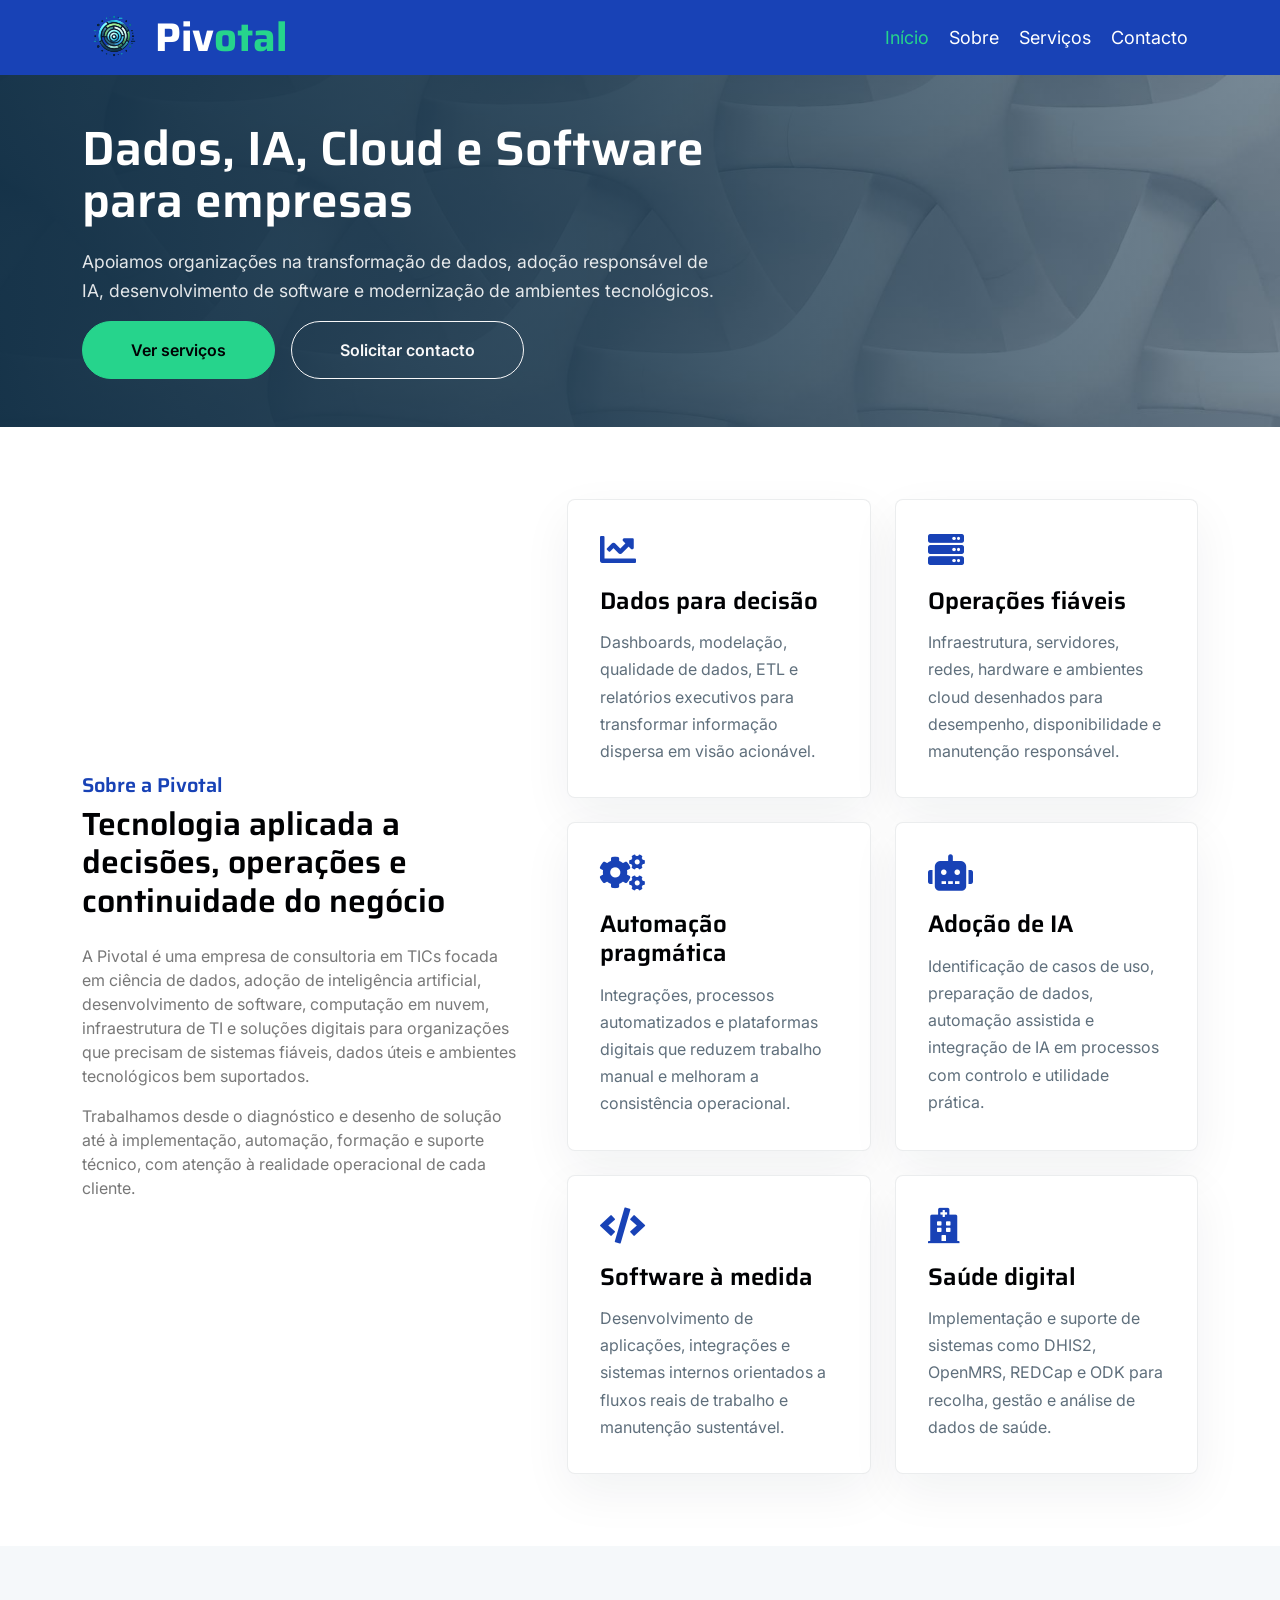
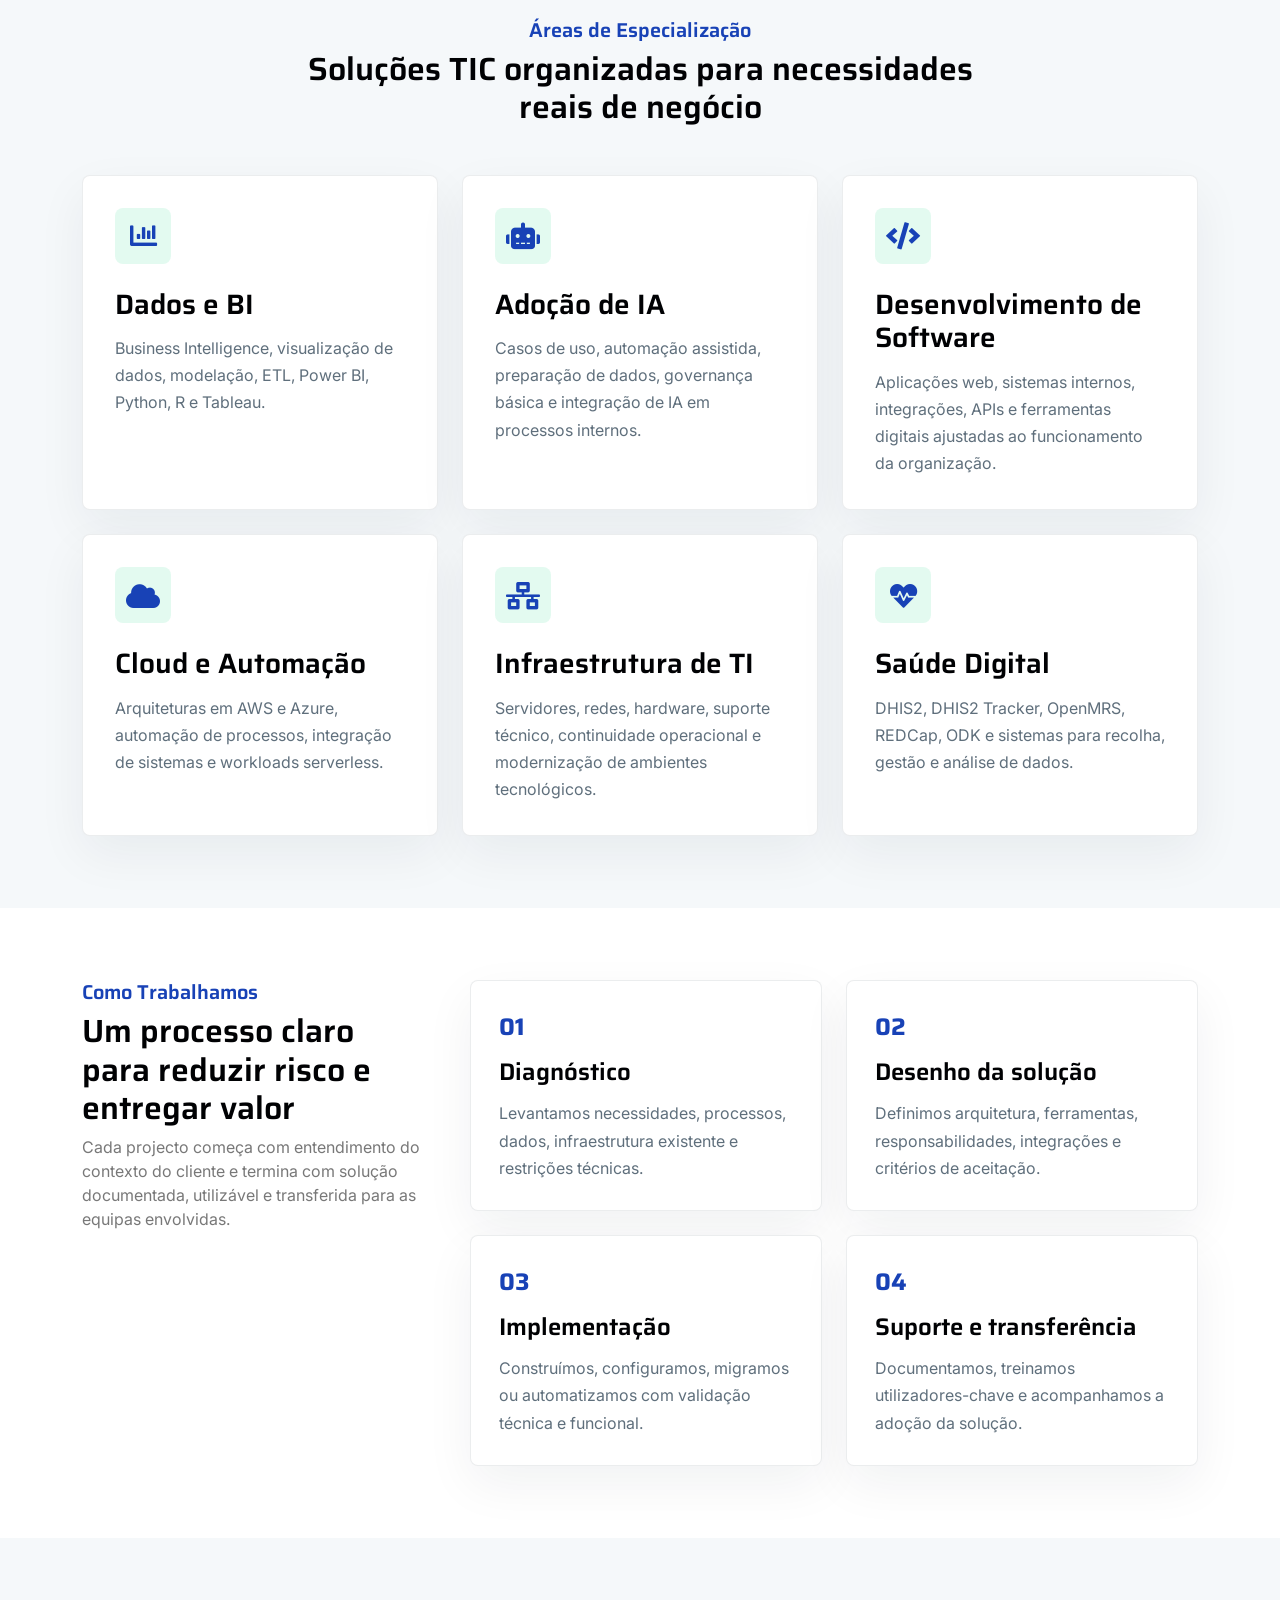
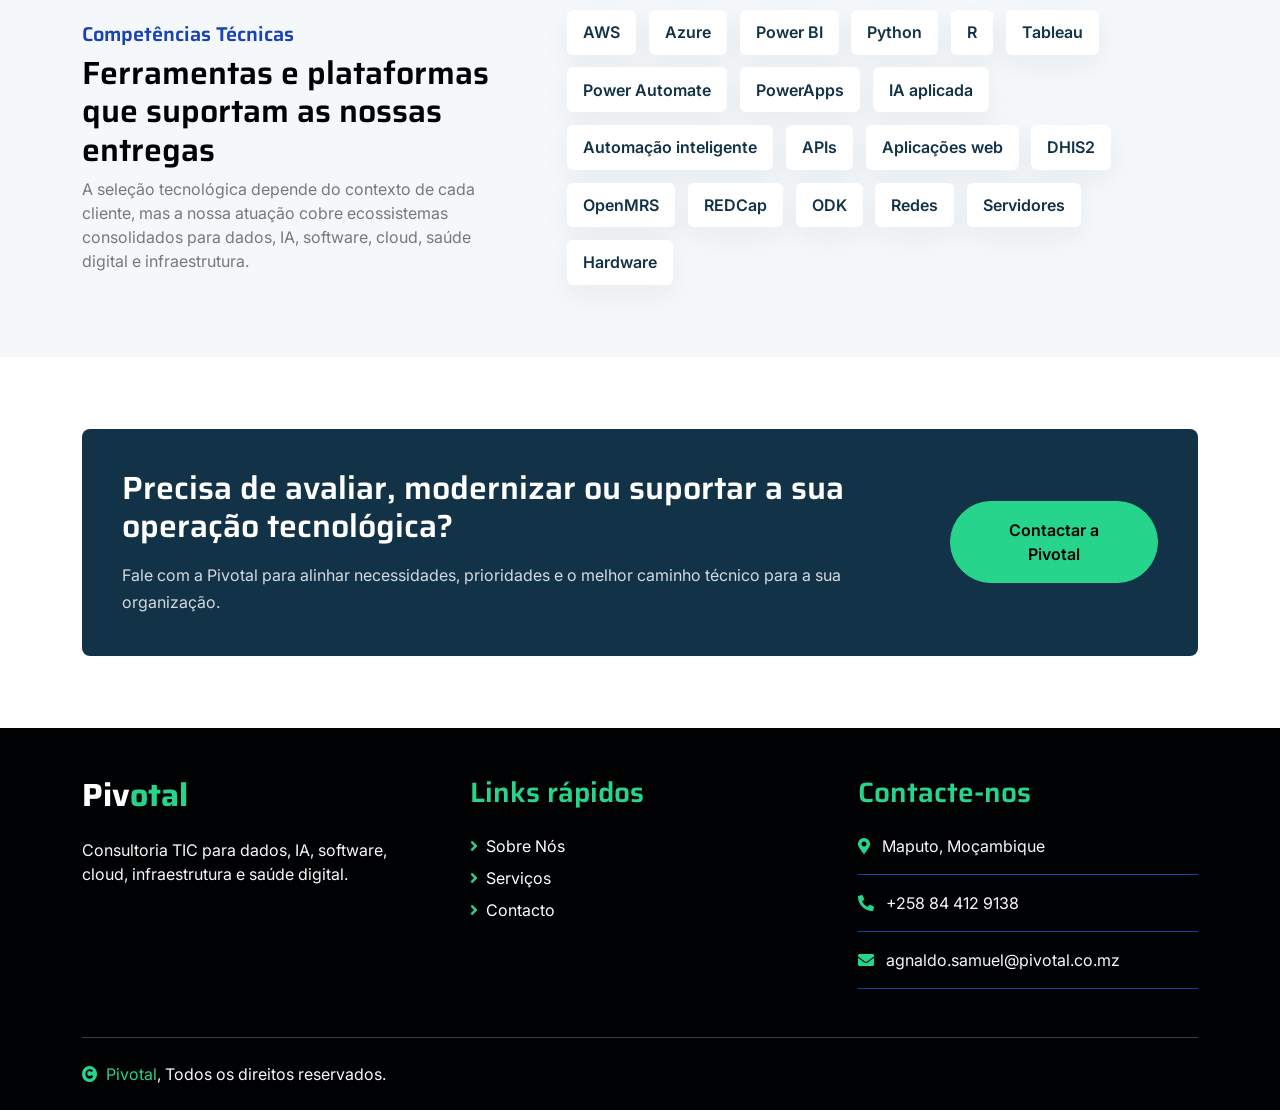
==== commit 9a3fad42: "Compact home hero section" ====
--- a/public/index.html
+++ b/public/index.html
@@ -60,20 +60,11 @@
         <div class="container">
             <div class="row align-items-center min-vh-75">
                 <div class="col-lg-8 col-xl-7">
-                    <p class="hero-kicker">Consultoria TIC para organizações</p>
-                    <h1>Consultoria em Dados, IA, Cloud e Software para empresas</h1>
-                    <p class="hero-lead">Ajudamos organizações a transformar dados, adotar inteligência artificial de forma responsável, desenvolver software e sustentar ambientes tecnológicos com soluções de BI, cloud, infraestrutura e saúde digital.</p>
-                    <div class="d-flex flex-wrap gap-3 mt-4">
+                    <h1>Dados, IA, Cloud e Software para empresas</h1>
+                    <p class="hero-lead">Apoiamos organizações na transformação de dados, adoção responsável de IA, desenvolvimento de software e modernização de ambientes tecnológicos.</p>
+                    <div class="d-flex flex-wrap gap-3 mt-3">
                         <a href="service.html" class="btn btn-secondary rounded-pill px-5 py-3 text-dark">Ver serviços</a>
                         <a href="contact.html" class="btn btn-outline-light rounded-pill px-5 py-3">Solicitar contacto</a>
-                    </div>
-                    <div class="hero-proof mt-5">
-                        <span>Dados e BI</span>
-                        <span>Adoção de IA</span>
-                        <span>Desenvolvimento de software</span>
-                        <span>Cloud e automação</span>
-                        <span>Infraestrutura e hardware</span>
-                        <span>Saúde digital</span>
                     </div>
                 </div>
             </div>
--- a/public/css/style.css
+++ b/public/css/style.css
@@ -674,7 +674,9 @@
 }
 
 .min-vh-75 {
-    min-height: 60vh;
+    min-height: auto;
+    padding-top: 3rem;
+    padding-bottom: 3rem;
 }
 
 .pivotal-hero {
@@ -686,7 +688,14 @@
         url("../img/background.jpg") center center / cover no-repeat;
 }
 
-.pivotal-hero h1,
+.pivotal-hero h1 {
+    max-width: 860px;
+    margin: 0;
+    font-size: 3rem;
+    line-height: 1.08;
+    letter-spacing: 0;
+}
+
 .service-hero h1 {
     max-width: 860px;
     margin: 0;
@@ -701,31 +710,14 @@
     color: #ffffff;
 }
 
-.hero-kicker {
-    display: inline-flex;
-    align-items: center;
-    margin-bottom: 1rem;
-    color: var(--bs-secondary);
-    font-weight: 700;
-    text-transform: uppercase;
-}
-
 .hero-lead {
-    max-width: 760px;
-    margin-top: 1.5rem;
+    max-width: 720px;
+    margin-top: 1.25rem;
     color: rgba(255, 255, 255, .88);
-    font-size: 1.2rem;
-    line-height: 1.75;
-}
-
-.hero-proof {
-    display: flex;
-    flex-wrap: wrap;
-    gap: .75rem;
-    margin-top: 2rem !important;
-}
-
-.hero-proof span,
+    font-size: 1.1rem;
+    line-height: 1.65;
+}
+
 .capability-list span {
     display: inline-flex;
     align-items: center;
@@ -733,12 +725,6 @@
     padding: .65rem 1rem;
     border-radius: 6px;
     font-weight: 600;
-}
-
-.hero-proof span {
-    border: 1px solid rgba(255, 255, 255, .24);
-    color: rgba(255, 255, 255, .92);
-    background: rgba(255, 255, 255, .08);
 }
 
 .section-heading {
@@ -918,15 +904,17 @@
 }
 
 @media (max-width: 991.98px) {
-    .pivotal-hero h1,
+    .pivotal-hero h1 {
+        font-size: 2.4rem;
+    }
+
     .service-hero h1 {
         font-size: 2.6rem;
     }
 
     .min-vh-75 {
-        min-height: auto;
-        padding-top: 5rem;
-        padding-bottom: 5rem;
+        padding-top: 3.25rem;
+        padding-bottom: 3.25rem;
     }
 
     .cta-panel {
@@ -952,12 +940,8 @@
     }
 
     .min-vh-75 {
-        padding-top: 3rem;
-        padding-bottom: 3rem;
-    }
-
-    .hero-proof {
-        display: none;
+        padding-top: 3.5rem;
+        padding-bottom: 3.5rem;
     }
 
     .credibility-panel,
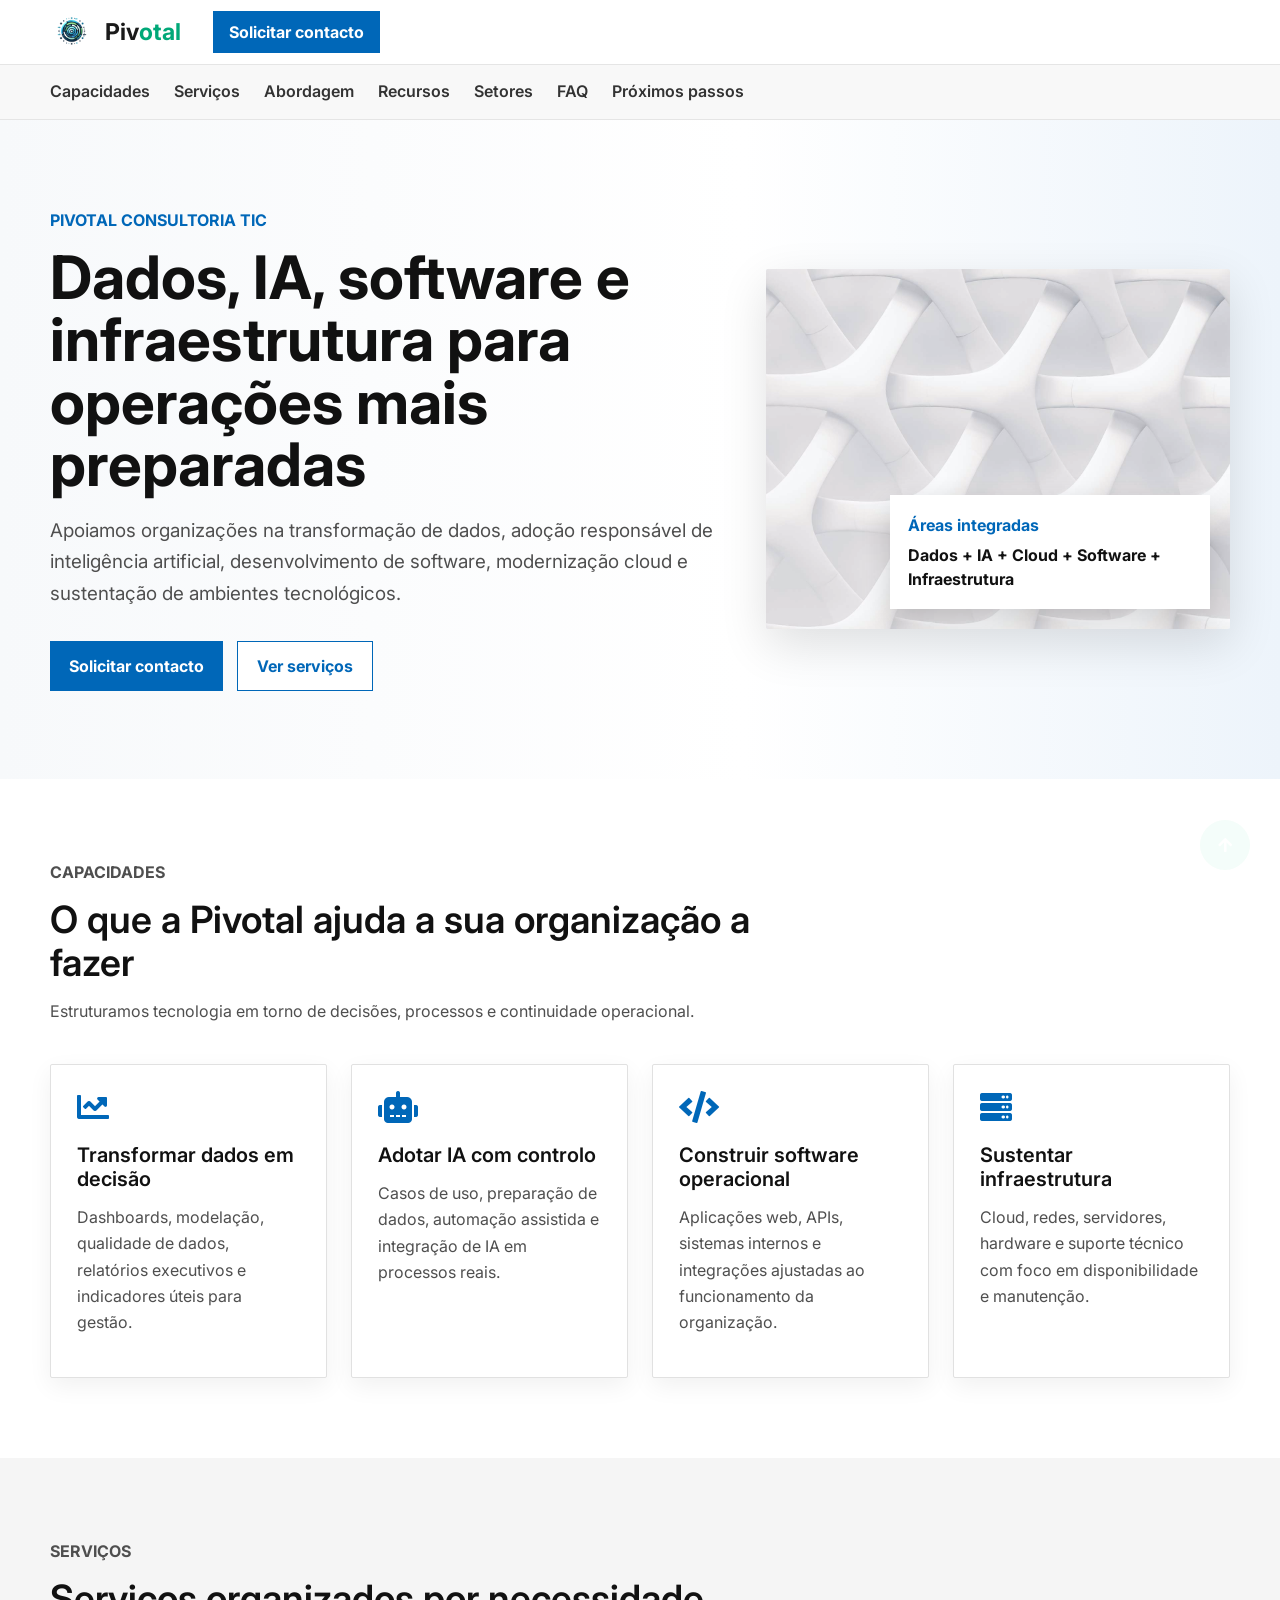
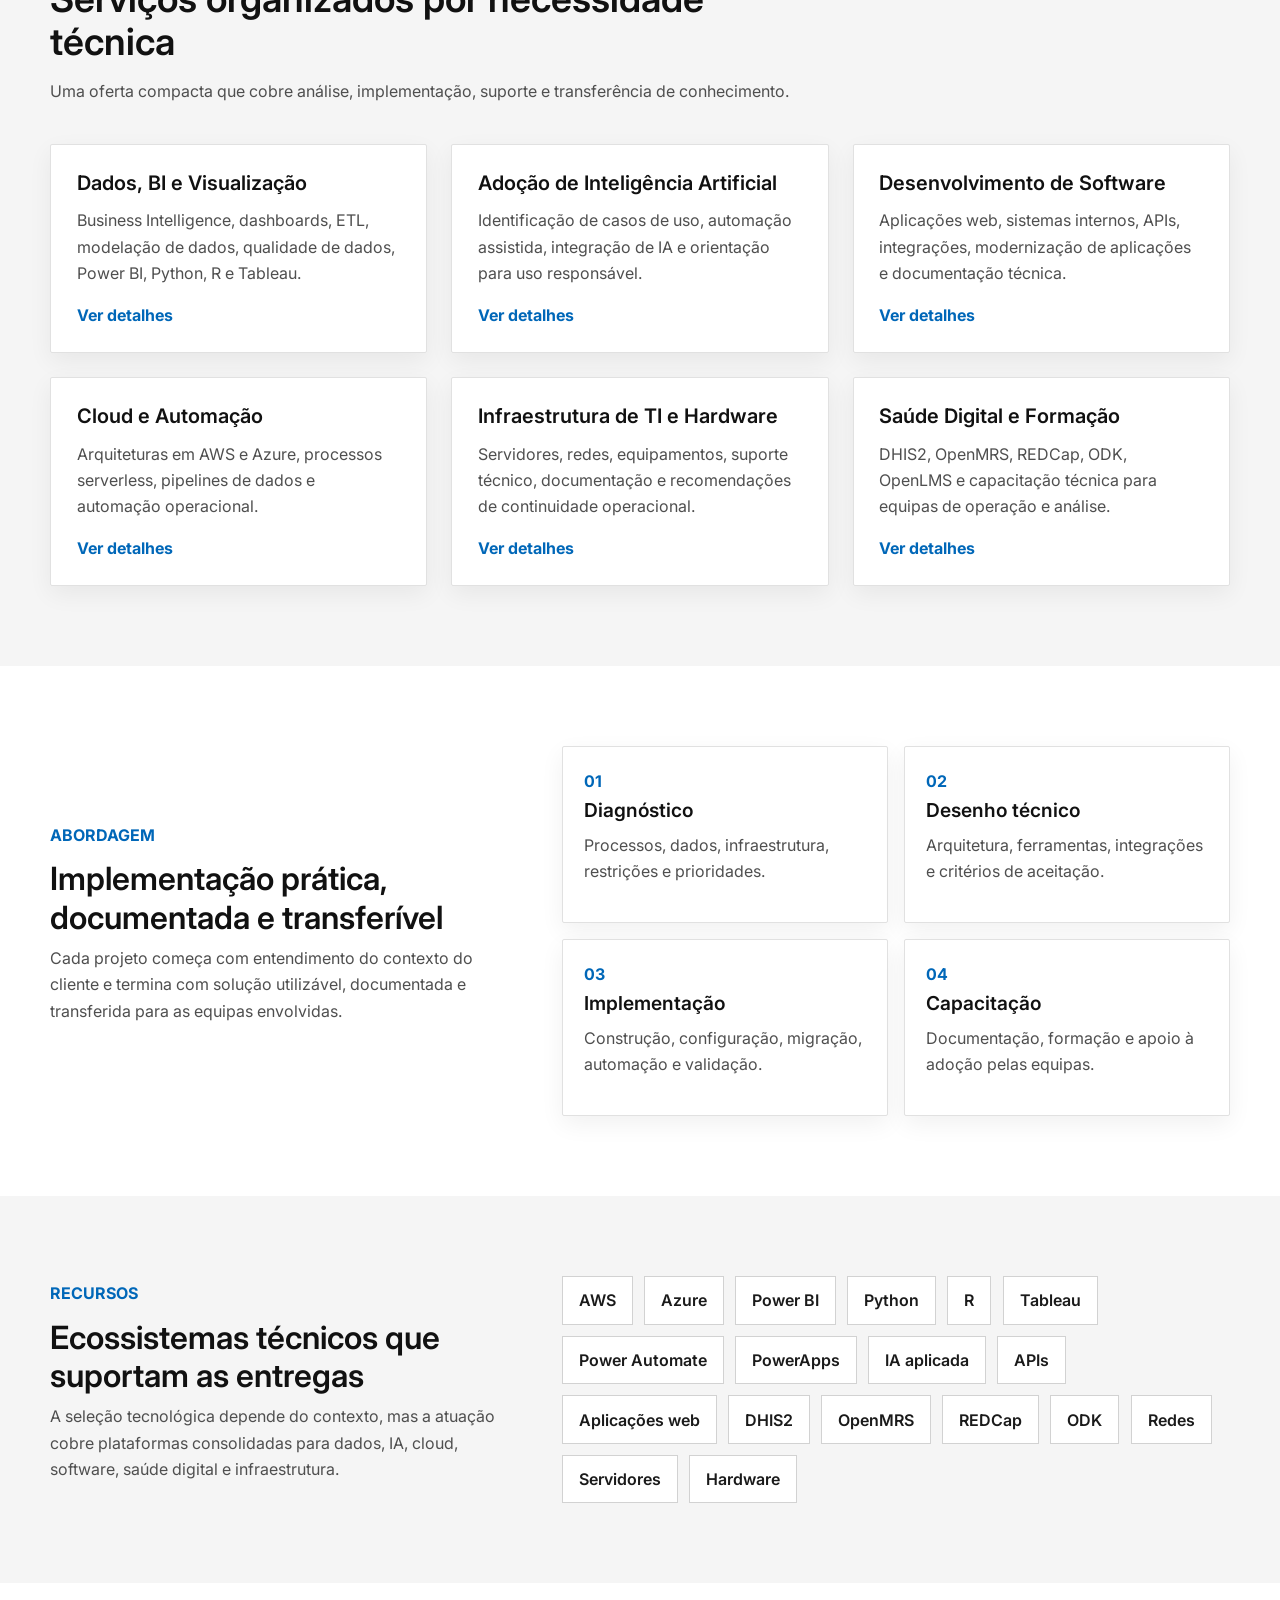
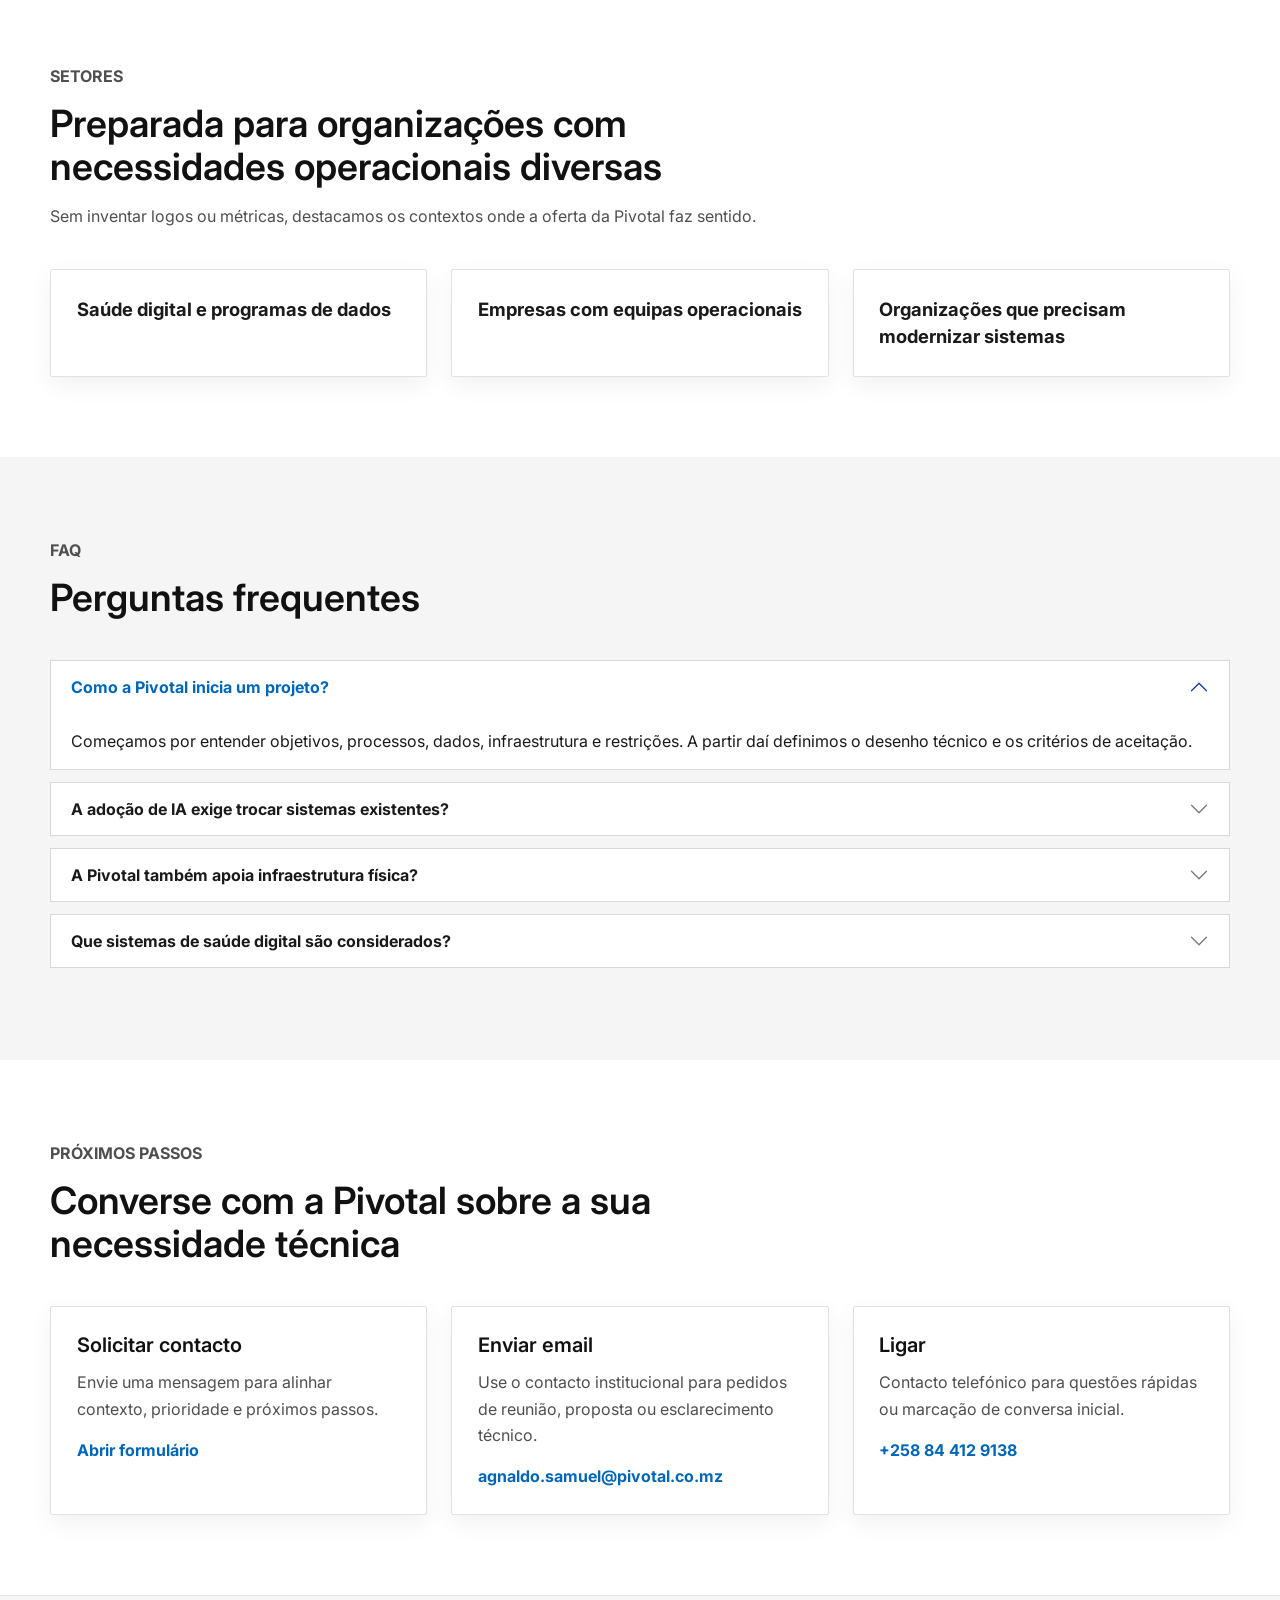
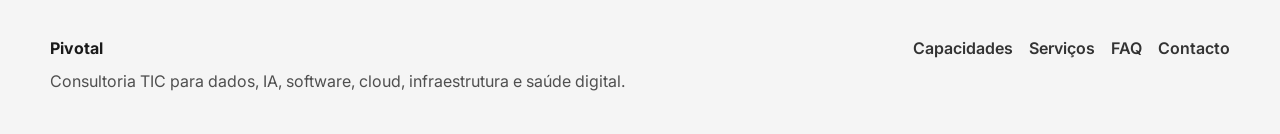
==== commit de154c8f: "Create Microsoft-like landing page" ====
--- a/public/index.html
+++ b/public/index.html
@@ -3,10 +3,10 @@
 
 <head>
     <meta charset="utf-8">
-    <title>Pivotal | Consultoria em Dados, IA, Cloud e Software</title>
+    <title>Pivotal | Dados, IA, Cloud e Software</title>
     <meta content="width=device-width, initial-scale=1.0" name="viewport">
-    <meta content="consultoria TIC em Moçambique, ciência de dados, inteligência artificial, adoção de IA, desenvolvimento de software, business intelligence, Power BI, computação em nuvem, AWS, Azure, infraestrutura de TI, hardware, redes, servidores, saúde digital, DHIS2, OpenMRS, REDCap, ODK" name="keywords">
-    <meta content="A Pivotal é uma consultoria TIC em Moçambique especializada em dados, adoção de IA, desenvolvimento de software, cloud, infraestrutura de TI e saúde digital." name="description">
+    <meta content="Pivotal, consultoria TIC, dados, inteligência artificial, desenvolvimento de software, cloud, infraestrutura de TI, hardware, saúde digital, business intelligence, Maputo, Moçambique" name="keywords">
+    <meta content="Consultoria TIC para dados, IA, software, cloud, infraestrutura e saúde digital em Moçambique." name="description">
     <link rel="icon" sizes="48x48" href="img/logo-Photoroom.png" type="image/png">
 
     <script async src="https://www.googletagmanager.com/gtag/js?id=G-84S9RRLBRZ"></script>
@@ -19,7 +19,7 @@
 
     <link rel="preconnect" href="https://fonts.googleapis.com">
     <link rel="preconnect" href="https://fonts.gstatic.com" crossorigin>
-    <link href="https://fonts.googleapis.com/css2?family=Inter:wght@400;500;600&family=Saira:wght@500;600;700&display=swap" rel="stylesheet">
+    <link href="https://fonts.googleapis.com/css2?family=Inter:wght@400;500;600;700&family=Saira:wght@500;600;700&display=swap" rel="stylesheet">
     <link href="https://cdnjs.cloudflare.com/ajax/libs/font-awesome/5.10.0/css/all.min.css" rel="stylesheet">
     <link href="https://cdn.jsdelivr.net/npm/bootstrap-icons@1.4.1/font/bootstrap-icons.css" rel="stylesheet">
     <link href="lib/animate/animate.min.css" rel="stylesheet">
@@ -28,286 +28,300 @@
     <link href="css/style.css" rel="stylesheet">
 </head>
 
-<body>
+<body class="ms-like-page">
     <div id="spinner" class="show position-fixed translate-middle w-100 vh-100 top-50 start-50 d-flex align-items-center justify-content-center">
         <div class="spinner-grow text-primary" role="status"></div>
     </div>
 
-    <div class="container-fluid bg-primary">
-        <div class="container">
-            <nav class="navbar navbar-dark navbar-expand-lg py-0">
-                <a href="index.html" class="navbar-brand">
-                    <h1 class="text-white fw-bold d-flex align-items-center mb-0">
-                        <img src="img/logo-Photoroom.png" alt="Pivotal Logo" class="me-2 site-logo">Piv<span class="text-secondary">otal</span>
-                    </h1>
-                </a>
-                <button type="button" class="navbar-toggler me-0" data-bs-toggle="collapse" data-bs-target="#navbarCollapse" aria-label="Abrir navegação">
-                    <span class="navbar-toggler-icon"></span>
-                </button>
-                <div class="collapse navbar-collapse bg-transparent" id="navbarCollapse">
-                    <div class="navbar-nav ms-auto p-0">
-                        <a href="index.html" class="nav-item nav-link active text-secondary">Início</a>
-                        <a href="about.html" class="nav-item nav-link">Sobre</a>
-                        <a href="service.html" class="nav-item nav-link">Serviços</a>
-                        <a href="contact.html" class="nav-item nav-link">Contacto</a>
-                    </div>
-                </div>
+    <header class="ms-topbar">
+        <div class="ms-shell">
+            <a class="ms-brand" href="index.html" aria-label="Pivotal">
+                <img src="img/logo-Photoroom.png" alt="Pivotal Logo">
+                <span>Piv<span>otal</span></span>
+            </a>
+            <button class="ms-menu-button" type="button" data-bs-toggle="collapse" data-bs-target="#msMainNav" aria-label="Abrir navegação">
+                <i class="bi bi-list"></i>
+            </button>
+            <nav id="msMainNav" class="collapse ms-main-nav">
+                <a href="index.html" class="active">Início</a>
+                <a href="#capabilities">Capacidades</a>
+                <a href="#services">Serviços</a>
+                <a href="#resources">Recursos</a>
+                <a href="#faq">FAQ</a>
+                <a href="contact.html">Contacto</a>
             </nav>
-        </div>
-    </div>
-
-    <header class="pivotal-hero">
-        <div class="container">
-            <div class="row align-items-center min-vh-75">
-                <div class="col-lg-8 col-xl-7">
-                    <h1>Dados, IA, Cloud e Software para empresas</h1>
-                    <p class="hero-lead">Apoiamos organizações na transformação de dados, adoção responsável de IA, desenvolvimento de software e modernização de ambientes tecnológicos.</p>
-                    <div class="d-flex flex-wrap gap-3 mt-3">
-                        <a href="service.html" class="btn btn-secondary rounded-pill px-5 py-3 text-dark">Ver serviços</a>
-                        <a href="contact.html" class="btn btn-outline-light rounded-pill px-5 py-3">Solicitar contacto</a>
-                    </div>
-                </div>
-            </div>
+            <a class="ms-top-cta" href="#next-steps">Solicitar contacto</a>
         </div>
     </header>
 
-    <section class="container-fluid py-5">
-        <div class="container py-4">
-            <div class="row g-5 align-items-center">
-                <div class="col-lg-5">
-                    <h5 class="text-primary">Sobre a Pivotal</h5>
-                    <h2 class="mb-4">Tecnologia aplicada a decisões, operações e continuidade do negócio</h2>
-                    <p>A Pivotal é uma empresa de consultoria em TICs focada em ciência de dados, adoção de inteligência artificial, desenvolvimento de software, computação em nuvem, infraestrutura de TI e soluções digitais para organizações que precisam de sistemas fiáveis, dados úteis e ambientes tecnológicos bem suportados.</p>
-                    <p class="mb-0">Trabalhamos desde o diagnóstico e desenho de solução até à implementação, automação, formação e suporte técnico, com atenção à realidade operacional de cada cliente.</p>
-                </div>
-                <div class="col-lg-7">
-                    <div class="row g-4">
-                        <div class="col-md-6">
-                            <div class="credibility-panel">
-                                <i class="fa fa-chart-line text-primary"></i>
-                                <h4>Dados para decisão</h4>
-                                <p>Dashboards, modelação, qualidade de dados, ETL e relatórios executivos para transformar informação dispersa em visão acionável.</p>
-                            </div>
+    <nav class="ms-subnav" aria-label="Secções da página">
+        <div class="ms-shell">
+            <a href="#capabilities">Capacidades</a>
+            <a href="#services">Serviços</a>
+            <a href="#approach">Abordagem</a>
+            <a href="#resources">Recursos</a>
+            <a href="#customers">Setores</a>
+            <a href="#faq">FAQ</a>
+            <a href="#next-steps">Próximos passos</a>
+        </div>
+    </nav>
+
+    <main>
+        <section class="ms-hero">
+            <div class="ms-shell">
+                <div class="row align-items-center g-5">
+                    <div class="col-lg-7">
+                        <p class="ms-eyebrow">Pivotal Consultoria TIC</p>
+                        <h1>Dados, IA, software e infraestrutura para operações mais preparadas</h1>
+                        <p class="ms-hero-lead">Apoiamos organizações na transformação de dados, adoção responsável de inteligência artificial, desenvolvimento de software, modernização cloud e sustentação de ambientes tecnológicos.</p>
+                        <div class="ms-actions">
+                            <a href="#next-steps" class="ms-btn ms-btn-primary">Solicitar contacto</a>
+                            <a href="#services" class="ms-btn ms-btn-secondary">Ver serviços</a>
                         </div>
-                        <div class="col-md-6">
-                            <div class="credibility-panel">
-                                <i class="fa fa-server text-primary"></i>
-                                <h4>Operações fiáveis</h4>
-                                <p>Infraestrutura, servidores, redes, hardware e ambientes cloud desenhados para desempenho, disponibilidade e manutenção responsável.</p>
+                    </div>
+                    <div class="col-lg-5">
+                        <div class="ms-hero-panel">
+                            <img src="img/background.jpg" alt="Ambiente tecnológico abstrato">
+                            <div class="ms-panel-card">
+                                <span>Áreas integradas</span>
+                                <strong>Dados + IA + Cloud + Software + Infraestrutura</strong>
                             </div>
                         </div>
-                        <div class="col-md-6">
-                            <div class="credibility-panel">
-                                <i class="fa fa-cogs text-primary"></i>
-                                <h4>Automação pragmática</h4>
-                                <p>Integrações, processos automatizados e plataformas digitais que reduzem trabalho manual e melhoram a consistência operacional.</p>
+                    </div>
+                </div>
+            </div>
+        </section>
+
+        <section id="capabilities" class="ms-section">
+            <div class="ms-shell">
+                <div class="ms-section-heading">
+                    <p class="ms-eyebrow">Capacidades</p>
+                    <h2>O que a Pivotal ajuda a sua organização a fazer</h2>
+                    <p>Estruturamos tecnologia em torno de decisões, processos e continuidade operacional.</p>
+                </div>
+                <div class="row g-4">
+                    <div class="col-md-6 col-xl-3">
+                        <article class="ms-cap-card">
+                            <i class="fa fa-chart-line"></i>
+                            <h3>Transformar dados em decisão</h3>
+                            <p>Dashboards, modelação, qualidade de dados, relatórios executivos e indicadores úteis para gestão.</p>
+                        </article>
+                    </div>
+                    <div class="col-md-6 col-xl-3">
+                        <article class="ms-cap-card">
+                            <i class="fa fa-robot"></i>
+                            <h3>Adotar IA com controlo</h3>
+                            <p>Casos de uso, preparação de dados, automação assistida e integração de IA em processos reais.</p>
+                        </article>
+                    </div>
+                    <div class="col-md-6 col-xl-3">
+                        <article class="ms-cap-card">
+                            <i class="fa fa-code"></i>
+                            <h3>Construir software operacional</h3>
+                            <p>Aplicações web, APIs, sistemas internos e integrações ajustadas ao funcionamento da organização.</p>
+                        </article>
+                    </div>
+                    <div class="col-md-6 col-xl-3">
+                        <article class="ms-cap-card">
+                            <i class="fa fa-server"></i>
+                            <h3>Sustentar infraestrutura</h3>
+                            <p>Cloud, redes, servidores, hardware e suporte técnico com foco em disponibilidade e manutenção.</p>
+                        </article>
+                    </div>
+                </div>
+            </div>
+        </section>
+
+        <section id="services" class="ms-section ms-section-muted">
+            <div class="ms-shell">
+                <div class="ms-section-heading">
+                    <p class="ms-eyebrow">Serviços</p>
+                    <h2>Serviços organizados por necessidade técnica</h2>
+                    <p>Uma oferta compacta que cobre análise, implementação, suporte e transferência de conhecimento.</p>
+                </div>
+                <div class="row g-4">
+                    <div class="col-md-6 col-xl-4">
+                        <article class="ms-product-card">
+                            <h3>Dados, BI e Visualização</h3>
+                            <p>Business Intelligence, dashboards, ETL, modelação de dados, qualidade de dados, Power BI, Python, R e Tableau.</p>
+                            <a href="service.html">Ver detalhes</a>
+                        </article>
+                    </div>
+                    <div class="col-md-6 col-xl-4">
+                        <article class="ms-product-card">
+                            <h3>Adoção de Inteligência Artificial</h3>
+                            <p>Identificação de casos de uso, automação assistida, integração de IA e orientação para uso responsável.</p>
+                            <a href="service.html">Ver detalhes</a>
+                        </article>
+                    </div>
+                    <div class="col-md-6 col-xl-4">
+                        <article class="ms-product-card">
+                            <h3>Desenvolvimento de Software</h3>
+                            <p>Aplicações web, sistemas internos, APIs, integrações, modernização de aplicações e documentação técnica.</p>
+                            <a href="service.html">Ver detalhes</a>
+                        </article>
+                    </div>
+                    <div class="col-md-6 col-xl-4">
+                        <article class="ms-product-card">
+                            <h3>Cloud e Automação</h3>
+                            <p>Arquiteturas em AWS e Azure, processos serverless, pipelines de dados e automação operacional.</p>
+                            <a href="service.html">Ver detalhes</a>
+                        </article>
+                    </div>
+                    <div class="col-md-6 col-xl-4">
+                        <article class="ms-product-card">
+                            <h3>Infraestrutura de TI e Hardware</h3>
+                            <p>Servidores, redes, equipamentos, suporte técnico, documentação e recomendações de continuidade operacional.</p>
+                            <a href="service.html">Ver detalhes</a>
+                        </article>
+                    </div>
+                    <div class="col-md-6 col-xl-4">
+                        <article class="ms-product-card">
+                            <h3>Saúde Digital e Formação</h3>
+                            <p>DHIS2, OpenMRS, REDCap, ODK, OpenLMS e capacitação técnica para equipas de operação e análise.</p>
+                            <a href="service.html">Ver detalhes</a>
+                        </article>
+                    </div>
+                </div>
+            </div>
+        </section>
+
+        <section id="approach" class="ms-section">
+            <div class="ms-shell">
+                <div class="row g-5 align-items-center">
+                    <div class="col-lg-5">
+                        <p class="ms-eyebrow">Abordagem</p>
+                        <h2>Implementação prática, documentada e transferível</h2>
+                        <p class="ms-copy">Cada projeto começa com entendimento do contexto do cliente e termina com solução utilizável, documentada e transferida para as equipas envolvidas.</p>
+                    </div>
+                    <div class="col-lg-7">
+                        <div class="row g-3">
+                            <div class="col-md-6">
+                                <div class="ms-step"><span>01</span><h3>Diagnóstico</h3><p>Processos, dados, infraestrutura, restrições e prioridades.</p></div>
+                            </div>
+                            <div class="col-md-6">
+                                <div class="ms-step"><span>02</span><h3>Desenho técnico</h3><p>Arquitetura, ferramentas, integrações e critérios de aceitação.</p></div>
+                            </div>
+                            <div class="col-md-6">
+                                <div class="ms-step"><span>03</span><h3>Implementação</h3><p>Construção, configuração, migração, automação e validação.</p></div>
+                            </div>
+                            <div class="col-md-6">
+                                <div class="ms-step"><span>04</span><h3>Capacitação</h3><p>Documentação, formação e apoio à adoção pelas equipas.</p></div>
                             </div>
                         </div>
-                        <div class="col-md-6">
-                            <div class="credibility-panel">
-                                <i class="fa fa-robot text-primary"></i>
-                                <h4>Adoção de IA</h4>
-                                <p>Identificação de casos de uso, preparação de dados, automação assistida e integração de IA em processos com controlo e utilidade prática.</p>
-                            </div>
+                    </div>
+                </div>
+            </div>
+        </section>
+
+        <section id="resources" class="ms-section ms-section-muted">
+            <div class="ms-shell">
+                <div class="row g-5 align-items-center">
+                    <div class="col-lg-5">
+                        <p class="ms-eyebrow">Recursos</p>
+                        <h2>Ecossistemas técnicos que suportam as entregas</h2>
+                        <p class="ms-copy">A seleção tecnológica depende do contexto, mas a atuação cobre plataformas consolidadas para dados, IA, cloud, software, saúde digital e infraestrutura.</p>
+                    </div>
+                    <div class="col-lg-7">
+                        <div class="ms-tags">
+                            <span>AWS</span><span>Azure</span><span>Power BI</span><span>Python</span><span>R</span><span>Tableau</span>
+                            <span>Power Automate</span><span>PowerApps</span><span>IA aplicada</span><span>APIs</span><span>Aplicações web</span>
+                            <span>DHIS2</span><span>OpenMRS</span><span>REDCap</span><span>ODK</span><span>Redes</span><span>Servidores</span><span>Hardware</span>
                         </div>
-                        <div class="col-md-6">
-                            <div class="credibility-panel">
-                                <i class="fa fa-code text-primary"></i>
-                                <h4>Software à medida</h4>
-                                <p>Desenvolvimento de aplicações, integrações e sistemas internos orientados a fluxos reais de trabalho e manutenção sustentável.</p>
-                            </div>
-                        </div>
-                        <div class="col-md-6">
-                            <div class="credibility-panel">
-                                <i class="fa fa-hospital text-primary"></i>
-                                <h4>Saúde digital</h4>
-                                <p>Implementação e suporte de sistemas como DHIS2, OpenMRS, REDCap e ODK para recolha, gestão e análise de dados de saúde.</p>
-                            </div>
-                        </div>
-                    </div>
-                </div>
+                    </div>
+                </div>
+            </div>
+        </section>
+
+        <section id="customers" class="ms-section">
+            <div class="ms-shell">
+                <div class="ms-section-heading">
+                    <p class="ms-eyebrow">Setores</p>
+                    <h2>Preparada para organizações com necessidades operacionais diversas</h2>
+                    <p>Sem inventar logos ou métricas, destacamos os contextos onde a oferta da Pivotal faz sentido.</p>
+                </div>
+                <div class="row g-4">
+                    <div class="col-md-4"><div class="ms-sector">Saúde digital e programas de dados</div></div>
+                    <div class="col-md-4"><div class="ms-sector">Empresas com equipas operacionais</div></div>
+                    <div class="col-md-4"><div class="ms-sector">Organizações que precisam modernizar sistemas</div></div>
+                </div>
+            </div>
+        </section>
+
+        <section id="faq" class="ms-section ms-section-muted">
+            <div class="ms-shell">
+                <div class="ms-section-heading">
+                    <p class="ms-eyebrow">FAQ</p>
+                    <h2>Perguntas frequentes</h2>
+                </div>
+                <div class="accordion ms-faq" id="pivotalFaq">
+                    <div class="accordion-item">
+                        <h3 class="accordion-header" id="faqOne"><button class="accordion-button" type="button" data-bs-toggle="collapse" data-bs-target="#faqOneBody" aria-expanded="true" aria-controls="faqOneBody">Como a Pivotal inicia um projeto?</button></h3>
+                        <div id="faqOneBody" class="accordion-collapse collapse show" aria-labelledby="faqOne" data-bs-parent="#pivotalFaq"><div class="accordion-body">Começamos por entender objetivos, processos, dados, infraestrutura e restrições. A partir daí definimos o desenho técnico e os critérios de aceitação.</div></div>
+                    </div>
+                    <div class="accordion-item">
+                        <h3 class="accordion-header" id="faqTwo"><button class="accordion-button collapsed" type="button" data-bs-toggle="collapse" data-bs-target="#faqTwoBody" aria-expanded="false" aria-controls="faqTwoBody">A adoção de IA exige trocar sistemas existentes?</button></h3>
+                        <div id="faqTwoBody" class="accordion-collapse collapse" aria-labelledby="faqTwo" data-bs-parent="#pivotalFaq"><div class="accordion-body">Não necessariamente. Em muitos casos, a IA pode ser integrada em relatórios, fluxos de trabalho ou aplicações existentes, desde que os dados e os processos estejam preparados.</div></div>
+                    </div>
+                    <div class="accordion-item">
+                        <h3 class="accordion-header" id="faqThree"><button class="accordion-button collapsed" type="button" data-bs-toggle="collapse" data-bs-target="#faqThreeBody" aria-expanded="false" aria-controls="faqThreeBody">A Pivotal também apoia infraestrutura física?</button></h3>
+                        <div id="faqThreeBody" class="accordion-collapse collapse" aria-labelledby="faqThree" data-bs-parent="#pivotalFaq"><div class="accordion-body">Sim. A oferta inclui avaliação, suporte e documentação de redes, servidores, equipamentos e ambientes de TI, além de cloud e automação.</div></div>
+                    </div>
+                    <div class="accordion-item">
+                        <h3 class="accordion-header" id="faqFour"><button class="accordion-button collapsed" type="button" data-bs-toggle="collapse" data-bs-target="#faqFourBody" aria-expanded="false" aria-controls="faqFourBody">Que sistemas de saúde digital são considerados?</button></h3>
+                        <div id="faqFourBody" class="accordion-collapse collapse" aria-labelledby="faqFour" data-bs-parent="#pivotalFaq"><div class="accordion-body">A experiência descrita no site cobre soluções como DHIS2, DHIS2 Tracker, OpenMRS, REDCap, ODK e plataformas relacionadas à recolha e gestão de dados.</div></div>
+                    </div>
+                </div>
+            </div>
+        </section>
+
+        <section id="next-steps" class="ms-section ms-next">
+            <div class="ms-shell">
+                <div class="ms-section-heading">
+                    <p class="ms-eyebrow">Próximos passos</p>
+                    <h2>Converse com a Pivotal sobre a sua necessidade técnica</h2>
+                </div>
+                <div class="row g-4">
+                    <div class="col-md-4">
+                        <article class="ms-action-card">
+                            <h3>Solicitar contacto</h3>
+                            <p>Envie uma mensagem para alinhar contexto, prioridade e próximos passos.</p>
+                            <a href="contact.html">Abrir formulário</a>
+                        </article>
+                    </div>
+                    <div class="col-md-4">
+                        <article class="ms-action-card">
+                            <h3>Enviar email</h3>
+                            <p>Use o contacto institucional para pedidos de reunião, proposta ou esclarecimento técnico.</p>
+                            <a href="mailto:agnaldo.samuel@pivotal.co.mz">agnaldo.samuel@pivotal.co.mz</a>
+                        </article>
+                    </div>
+                    <div class="col-md-4">
+                        <article class="ms-action-card">
+                            <h3>Ligar</h3>
+                            <p>Contacto telefónico para questões rápidas ou marcação de conversa inicial.</p>
+                            <a href="tel:+258844129138">+258 84 412 9138</a>
+                        </article>
+                    </div>
+                </div>
+            </div>
+        </section>
+    </main>
+
+    <footer class="ms-footer">
+        <div class="ms-shell">
+            <div>
+                <strong>Pivotal</strong>
+                <p>Consultoria TIC para dados, IA, software, cloud, infraestrutura e saúde digital.</p>
+            </div>
+            <div class="ms-footer-links">
+                <a href="#capabilities">Capacidades</a>
+                <a href="#services">Serviços</a>
+                <a href="#faq">FAQ</a>
+                <a href="contact.html">Contacto</a>
             </div>
         </div>
-    </section>
-
-    <section class="container-fluid service-band py-5">
-        <div class="container py-4">
-            <div class="text-center mx-auto mb-5 section-heading">
-                <h5 class="text-primary">Áreas de Especialização</h5>
-                <h2>Soluções TIC organizadas para necessidades reais de negócio</h2>
-            </div>
-            <div class="row g-4">
-                <div class="col-md-6 col-xl-4">
-                    <article class="specialty-card">
-                        <i class="fa fa-chart-bar"></i>
-                        <h3>Dados e BI</h3>
-                        <p>Business Intelligence, visualização de dados, modelação, ETL, Power BI, Python, R e Tableau.</p>
-                    </article>
-                </div>
-                <div class="col-md-6 col-xl-4">
-                    <article class="specialty-card">
-                        <i class="fa fa-robot"></i>
-                        <h3>Adoção de IA</h3>
-                        <p>Casos de uso, automação assistida, preparação de dados, governança básica e integração de IA em processos internos.</p>
-                    </article>
-                </div>
-                <div class="col-md-6 col-xl-4">
-                    <article class="specialty-card">
-                        <i class="fa fa-code"></i>
-                        <h3>Desenvolvimento de Software</h3>
-                        <p>Aplicações web, sistemas internos, integrações, APIs e ferramentas digitais ajustadas ao funcionamento da organização.</p>
-                    </article>
-                </div>
-                <div class="col-md-6 col-xl-4">
-                    <article class="specialty-card">
-                        <i class="fa fa-cloud"></i>
-                        <h3>Cloud e Automação</h3>
-                        <p>Arquiteturas em AWS e Azure, automação de processos, integração de sistemas e workloads serverless.</p>
-                    </article>
-                </div>
-                <div class="col-md-6 col-xl-4">
-                    <article class="specialty-card">
-                        <i class="fa fa-network-wired"></i>
-                        <h3>Infraestrutura de TI</h3>
-                        <p>Servidores, redes, hardware, suporte técnico, continuidade operacional e modernização de ambientes tecnológicos.</p>
-                    </article>
-                </div>
-                <div class="col-md-6 col-xl-4">
-                    <article class="specialty-card">
-                        <i class="fa fa-heartbeat"></i>
-                        <h3>Saúde Digital</h3>
-                        <p>DHIS2, DHIS2 Tracker, OpenMRS, REDCap, ODK e sistemas para recolha, gestão e análise de dados.</p>
-                    </article>
-                </div>
-            </div>
-        </div>
-    </section>
-
-    <section class="container-fluid py-5">
-        <div class="container py-4">
-            <div class="row g-5 align-items-start">
-                <div class="col-lg-4">
-                    <h5 class="text-primary">Como Trabalhamos</h5>
-                    <h2>Um processo claro para reduzir risco e entregar valor</h2>
-                    <p class="mb-0">Cada projecto começa com entendimento do contexto do cliente e termina com solução documentada, utilizável e transferida para as equipas envolvidas.</p>
-                </div>
-                <div class="col-lg-8">
-                    <div class="row g-4">
-                        <div class="col-md-6">
-                            <div class="method-step">
-                                <span>01</span>
-                                <h4>Diagnóstico</h4>
-                                <p>Levantamos necessidades, processos, dados, infraestrutura existente e restrições técnicas.</p>
-                            </div>
-                        </div>
-                        <div class="col-md-6">
-                            <div class="method-step">
-                                <span>02</span>
-                                <h4>Desenho da solução</h4>
-                                <p>Definimos arquitetura, ferramentas, responsabilidades, integrações e critérios de aceitação.</p>
-                            </div>
-                        </div>
-                        <div class="col-md-6">
-                            <div class="method-step">
-                                <span>03</span>
-                                <h4>Implementação</h4>
-                                <p>Construímos, configuramos, migramos ou automatizamos com validação técnica e funcional.</p>
-                            </div>
-                        </div>
-                        <div class="col-md-6">
-                            <div class="method-step">
-                                <span>04</span>
-                                <h4>Suporte e transferência</h4>
-                                <p>Documentamos, treinamos utilizadores-chave e acompanhamos a adoção da solução.</p>
-                            </div>
-                        </div>
-                    </div>
-                </div>
-            </div>
-        </div>
-    </section>
-
-    <section class="container-fluid capability-section py-5">
-        <div class="container py-4">
-            <div class="row g-5 align-items-center">
-                <div class="col-lg-5">
-                    <h5 class="text-primary">Competências Técnicas</h5>
-                    <h2>Ferramentas e plataformas que suportam as nossas entregas</h2>
-                    <p class="mb-0">A seleção tecnológica depende do contexto de cada cliente, mas a nossa atuação cobre ecossistemas consolidados para dados, IA, software, cloud, saúde digital e infraestrutura.</p>
-                </div>
-                <div class="col-lg-7">
-                    <div class="capability-list">
-                        <span>AWS</span>
-                        <span>Azure</span>
-                        <span>Power BI</span>
-                        <span>Python</span>
-                        <span>R</span>
-                        <span>Tableau</span>
-                        <span>Power Automate</span>
-                        <span>PowerApps</span>
-                        <span>IA aplicada</span>
-                        <span>Automação inteligente</span>
-                        <span>APIs</span>
-                        <span>Aplicações web</span>
-                        <span>DHIS2</span>
-                        <span>OpenMRS</span>
-                        <span>REDCap</span>
-                        <span>ODK</span>
-                        <span>Redes</span>
-                        <span>Servidores</span>
-                        <span>Hardware</span>
-                    </div>
-                </div>
-            </div>
-        </div>
-    </section>
-
-    <section class="container-fluid py-5">
-        <div class="container py-4">
-            <div class="cta-panel">
-                <div>
-                    <h2>Precisa de avaliar, modernizar ou suportar a sua operação tecnológica?</h2>
-                    <p>Fale com a Pivotal para alinhar necessidades, prioridades e o melhor caminho técnico para a sua organização.</p>
-                </div>
-                <a href="contact.html" class="btn btn-secondary rounded-pill px-5 py-3 text-dark">Contactar a Pivotal</a>
-            </div>
-        </div>
-    </section>
-
-    <div class="container-fluid footer bg-dark wow fadeIn" data-wow-delay=".3s">
-        <div class="container pt-5 pb-4">
-            <div class="row g-5">
-                <div class="col-lg-4 col-md-6">
-                    <a href="index.html">
-                        <h1 class="h2 text-white fw-bold d-block">Piv<span class="text-secondary">otal</span></h1>
-                    </a>
-                    <p class="mt-4 text-light">Consultoria TIC para dados, IA, software, cloud, infraestrutura e saúde digital.</p>
-                </div>
-                <div class="col-lg-4 col-md-6">
-                    <h3 class="h3 text-secondary">Links rápidos</h3>
-                    <div class="mt-4 d-flex flex-column short-link">
-                        <a href="about.html" class="mb-2 text-white"><i class="fas fa-angle-right text-secondary me-2"></i>Sobre Nós</a>
-                        <a href="service.html" class="mb-2 text-white"><i class="fas fa-angle-right text-secondary me-2"></i>Serviços</a>
-                        <a href="contact.html" class="mb-2 text-white"><i class="fas fa-angle-right text-secondary me-2"></i>Contacto</a>
-                    </div>
-                </div>
-                <div class="col-lg-4 col-md-6">
-                    <h3 class="h3 text-secondary">Contacte-nos</h3>
-                    <div class="text-white mt-4 d-flex flex-column contact-link">
-                        <a href="https://goo.gl/maps/Zd4BCynmTb98ivUJ6" class="pb-3 text-light border-bottom border-primary"><i class="fas fa-map-marker-alt text-secondary me-2"></i> Maputo, Moçambique</a>
-                        <a href="tel:+258844129138" class="py-3 text-light border-bottom border-primary"><i class="fas fa-phone-alt text-secondary me-2"></i> +258 84 412 9138</a>
-                        <a href="mailto:agnaldo.samuel@pivotal.co.mz" class="py-3 text-light border-bottom border-primary"><i class="fas fa-envelope text-secondary me-2"></i> agnaldo.samuel@pivotal.co.mz</a>
-                    </div>
-                </div>
-            </div>
-            <hr class="text-light mt-5 mb-4">
-            <div class="row">
-                <div class="col-md-12 text-center text-md-start">
-                    <span class="text-light"><a href="index.html" class="text-secondary"><i class="fas fa-copyright text-secondary me-2"></i>Pivotal</a>, Todos os direitos reservados.</span>
-                </div>
-            </div>
-        </div>
-    </div>
+    </footer>
 
     <a href="#" class="btn btn-secondary btn-square rounded-circle back-to-top" aria-label="Voltar ao topo"><i class="fa fa-arrow-up text-white"></i></a>
 
--- a/public/css/style.css
+++ b/public/css/style.css
@@ -572,7 +572,7 @@
 /*** Team End ***/
 
 
-/*** Testimonial Start ***/
+/*** Feedback Start ***/
 
 .testimonial-item {
     background: #e3f0eb;
@@ -616,7 +616,7 @@
     box-shadow: 0 0 30px #DDDDDD;
 }
 
-/*** Testimonial End ***/
+/*** Feedback End ***/
 
 
 /*** Contact Start ***/
@@ -961,3 +961,469 @@
     }
 }
 /*** Pivotal Corporate Refresh End ***/
+
+
+/*** Microsoft-like Landing Start ***/
+.ms-like-page {
+    color: #1a1a1a;
+    background: #ffffff;
+    font-family: "Inter", Arial, sans-serif;
+}
+
+.ms-like-page h1,
+.ms-like-page h2,
+.ms-like-page h3,
+.ms-like-page h4 {
+    color: #111111;
+    font-family: "Inter", Arial, sans-serif;
+    letter-spacing: 0;
+}
+
+.ms-shell {
+    width: min(1180px, calc(100% - 48px));
+    margin: 0 auto;
+}
+
+.ms-topbar {
+    position: sticky;
+    top: 0;
+    z-index: 1040;
+    border-bottom: 1px solid #e5e5e5;
+    background: #ffffff;
+}
+
+.ms-topbar .ms-shell {
+    display: flex;
+    align-items: center;
+    min-height: 64px;
+    gap: 2rem;
+}
+
+.ms-brand {
+    display: inline-flex;
+    align-items: center;
+    gap: .7rem;
+    color: #1a1a1a;
+    font-size: 1.45rem;
+    font-weight: 700;
+}
+
+.ms-brand:hover,
+.ms-main-nav a:hover,
+.ms-subnav a:hover,
+.ms-footer a:hover {
+    color: #0067b8;
+}
+
+.ms-brand img {
+    width: 44px;
+    height: 44px;
+    object-fit: contain;
+}
+
+.ms-brand span span {
+    color: #00a878;
+}
+
+.ms-menu-button {
+    display: none;
+    margin-left: auto;
+    border: 1px solid #d2d2d2;
+    background: #ffffff;
+    color: #1a1a1a;
+    font-size: 1.6rem;
+}
+
+.ms-main-nav {
+    display: flex;
+    align-items: center;
+    gap: 1.35rem;
+    margin-left: auto;
+}
+
+.ms-main-nav a,
+.ms-subnav a,
+.ms-footer a {
+    color: #333333;
+    font-weight: 600;
+}
+
+.ms-main-nav a.active {
+    color: #0067b8;
+}
+
+.ms-top-cta {
+    display: inline-flex;
+    align-items: center;
+    min-height: 38px;
+    padding: .55rem 1rem;
+    color: #ffffff;
+    background: #0067b8;
+    font-weight: 700;
+}
+
+.ms-top-cta:hover,
+.ms-btn-primary:hover {
+    color: #ffffff;
+    background: #005da6;
+}
+
+.ms-subnav {
+    position: sticky;
+    top: 64px;
+    z-index: 1030;
+    border-bottom: 1px solid #e5e5e5;
+    background: #f8f8f8;
+}
+
+.ms-subnav .ms-shell {
+    display: flex;
+    gap: 1.5rem;
+    overflow-x: auto;
+    white-space: nowrap;
+}
+
+.ms-subnav a {
+    padding: .85rem 0;
+    border-bottom: 3px solid transparent;
+}
+
+.ms-subnav a:hover {
+    border-bottom-color: #0067b8;
+}
+
+.ms-hero {
+    padding: 5.5rem 0;
+    background: linear-gradient(90deg, #f7f9fb 0%, #ffffff 58%, #edf4fb 100%);
+}
+
+.ms-eyebrow {
+    margin-bottom: .85rem;
+    color: #0067b8;
+    font-weight: 700;
+    text-transform: uppercase;
+}
+
+.ms-hero h1 {
+    max-width: 760px;
+    margin-bottom: 1.25rem;
+    font-size: 3.75rem;
+    line-height: 1.04;
+    font-weight: 700;
+}
+
+.ms-hero-lead,
+.ms-copy,
+.ms-section-heading p,
+.ms-product-card p,
+.ms-cap-card p,
+.ms-step p,
+.ms-action-card p,
+.ms-footer p {
+    color: #4f4f4f;
+    line-height: 1.65;
+}
+
+.ms-hero-lead {
+    max-width: 720px;
+    font-size: 1.18rem;
+}
+
+.ms-actions {
+    display: flex;
+    flex-wrap: wrap;
+    gap: .85rem;
+    margin-top: 2rem;
+}
+
+.ms-btn {
+    display: inline-flex;
+    align-items: center;
+    justify-content: center;
+    min-height: 44px;
+    padding: .75rem 1.2rem;
+    font-weight: 700;
+}
+
+.ms-btn-primary {
+    color: #ffffff;
+    background: #0067b8;
+}
+
+.ms-btn-secondary {
+    color: #0067b8;
+    border: 1px solid #0067b8;
+    background: #ffffff;
+}
+
+.ms-hero-panel {
+    position: relative;
+    min-height: 360px;
+    overflow: hidden;
+    border-radius: 2px;
+    background: #e6eef7;
+    box-shadow: 0 16px 48px rgba(0, 0, 0, .12);
+}
+
+.ms-hero-panel img {
+    width: 100%;
+    height: 360px;
+    object-fit: cover;
+    opacity: .78;
+}
+
+.ms-panel-card {
+    position: absolute;
+    right: 1.25rem;
+    bottom: 1.25rem;
+    max-width: 320px;
+    padding: 1.15rem;
+    background: #ffffff;
+    box-shadow: 0 10px 28px rgba(0, 0, 0, .16);
+}
+
+.ms-panel-card span {
+    display: block;
+    margin-bottom: .35rem;
+    color: #0067b8;
+    font-weight: 700;
+}
+
+.ms-panel-card strong {
+    color: #111111;
+}
+
+.ms-section {
+    padding: 5rem 0;
+    scroll-margin-top: 120px;
+}
+
+.ms-section-muted {
+    background: #f5f5f5;
+}
+
+.ms-section-heading {
+    max-width: 760px;
+    margin-bottom: 2.5rem;
+}
+
+.ms-section-heading h2 {
+    margin-bottom: .85rem;
+    font-size: 2.35rem;
+    line-height: 1.14;
+}
+
+.ms-cap-card,
+.ms-product-card,
+.ms-step,
+.ms-sector,
+.ms-action-card {
+    height: 100%;
+    border: 1px solid #e1e1e1;
+    border-radius: 2px;
+    background: #ffffff;
+    box-shadow: 0 8px 24px rgba(0, 0, 0, .06);
+}
+
+.ms-cap-card,
+.ms-product-card,
+.ms-action-card {
+    padding: 1.6rem;
+}
+
+.ms-cap-card i {
+    margin-bottom: 1.25rem;
+    color: #0067b8;
+    font-size: 2rem;
+}
+
+.ms-cap-card h3,
+.ms-product-card h3,
+.ms-action-card h3 {
+    margin-bottom: .8rem;
+    font-size: 1.25rem;
+}
+
+.ms-product-card {
+    display: flex;
+    flex-direction: column;
+}
+
+.ms-product-card a,
+.ms-action-card a {
+    margin-top: auto;
+    color: #0067b8;
+    font-weight: 700;
+}
+
+.ms-step {
+    padding: 1.35rem;
+}
+
+.ms-step span {
+    color: #0067b8;
+    font-weight: 700;
+}
+
+.ms-step h3 {
+    margin: .4rem 0 .6rem;
+    font-size: 1.2rem;
+}
+
+.ms-tags {
+    display: flex;
+    flex-wrap: wrap;
+    gap: .7rem;
+}
+
+.ms-tags span {
+    padding: .7rem 1rem;
+    border: 1px solid #d2d2d2;
+    background: #ffffff;
+    color: #1a1a1a;
+    font-weight: 600;
+}
+
+.ms-sector {
+    padding: 1.6rem;
+    color: #1a1a1a;
+    font-size: 1.15rem;
+    font-weight: 700;
+}
+
+.ms-faq .accordion-item {
+    border: 1px solid #d8d8d8;
+    border-radius: 0;
+    margin-bottom: .75rem;
+}
+
+.ms-faq .accordion-button {
+    color: #1a1a1a;
+    font-weight: 700;
+}
+
+.ms-faq .accordion-button:not(.collapsed) {
+    color: #0067b8;
+    background: #ffffff;
+    box-shadow: none;
+}
+
+.ms-next {
+    background: #ffffff;
+}
+
+.ms-footer {
+    padding: 2.5rem 0;
+    border-top: 1px solid #e5e5e5;
+    background: #f5f5f5;
+}
+
+.ms-footer .ms-shell {
+    display: flex;
+    justify-content: space-between;
+    gap: 2rem;
+}
+
+.ms-footer strong {
+    display: block;
+    margin-bottom: .5rem;
+}
+
+.ms-footer p {
+    margin-bottom: 0;
+}
+
+.ms-footer-links {
+    display: flex;
+    flex-wrap: wrap;
+    gap: 1rem;
+    align-content: flex-start;
+}
+
+@media (max-width: 991.98px) {
+    .ms-topbar .ms-shell {
+        flex-wrap: wrap;
+        gap: 1rem;
+        padding: .75rem 0;
+    }
+
+    .ms-menu-button {
+        display: inline-flex;
+        align-items: center;
+        justify-content: center;
+        width: 44px;
+        height: 40px;
+    }
+
+    .ms-main-nav {
+        flex-basis: 100%;
+        flex-direction: column;
+        align-items: flex-start;
+        gap: .6rem;
+        margin-left: 0;
+        padding-bottom: .75rem;
+    }
+
+    .ms-top-cta {
+        display: none;
+    }
+
+    .ms-subnav {
+        top: 74px;
+    }
+
+    .ms-hero {
+        padding: 3.5rem 0;
+    }
+
+    .ms-hero h1 {
+        font-size: 2.65rem;
+    }
+
+    .ms-hero-panel {
+        min-height: 280px;
+    }
+
+    .ms-hero-panel img {
+        height: 280px;
+    }
+
+    .ms-section {
+        padding: 3.5rem 0;
+    }
+}
+
+@media (max-width: 575.98px) {
+    .ms-shell {
+        width: min(100% - 28px, 1180px);
+    }
+
+    .ms-brand span {
+        font-size: 1.2rem;
+    }
+
+    .ms-subnav {
+        top: 70px;
+    }
+
+    .ms-hero h1 {
+        font-size: 2.1rem;
+    }
+
+    .ms-actions {
+        flex-direction: column;
+    }
+
+    .ms-btn {
+        width: 100%;
+    }
+
+    .ms-section-heading h2 {
+        font-size: 1.75rem;
+    }
+
+    .ms-footer .ms-shell {
+        flex-direction: column;
+    }
+}
+/*** Microsoft-like Landing End ***/
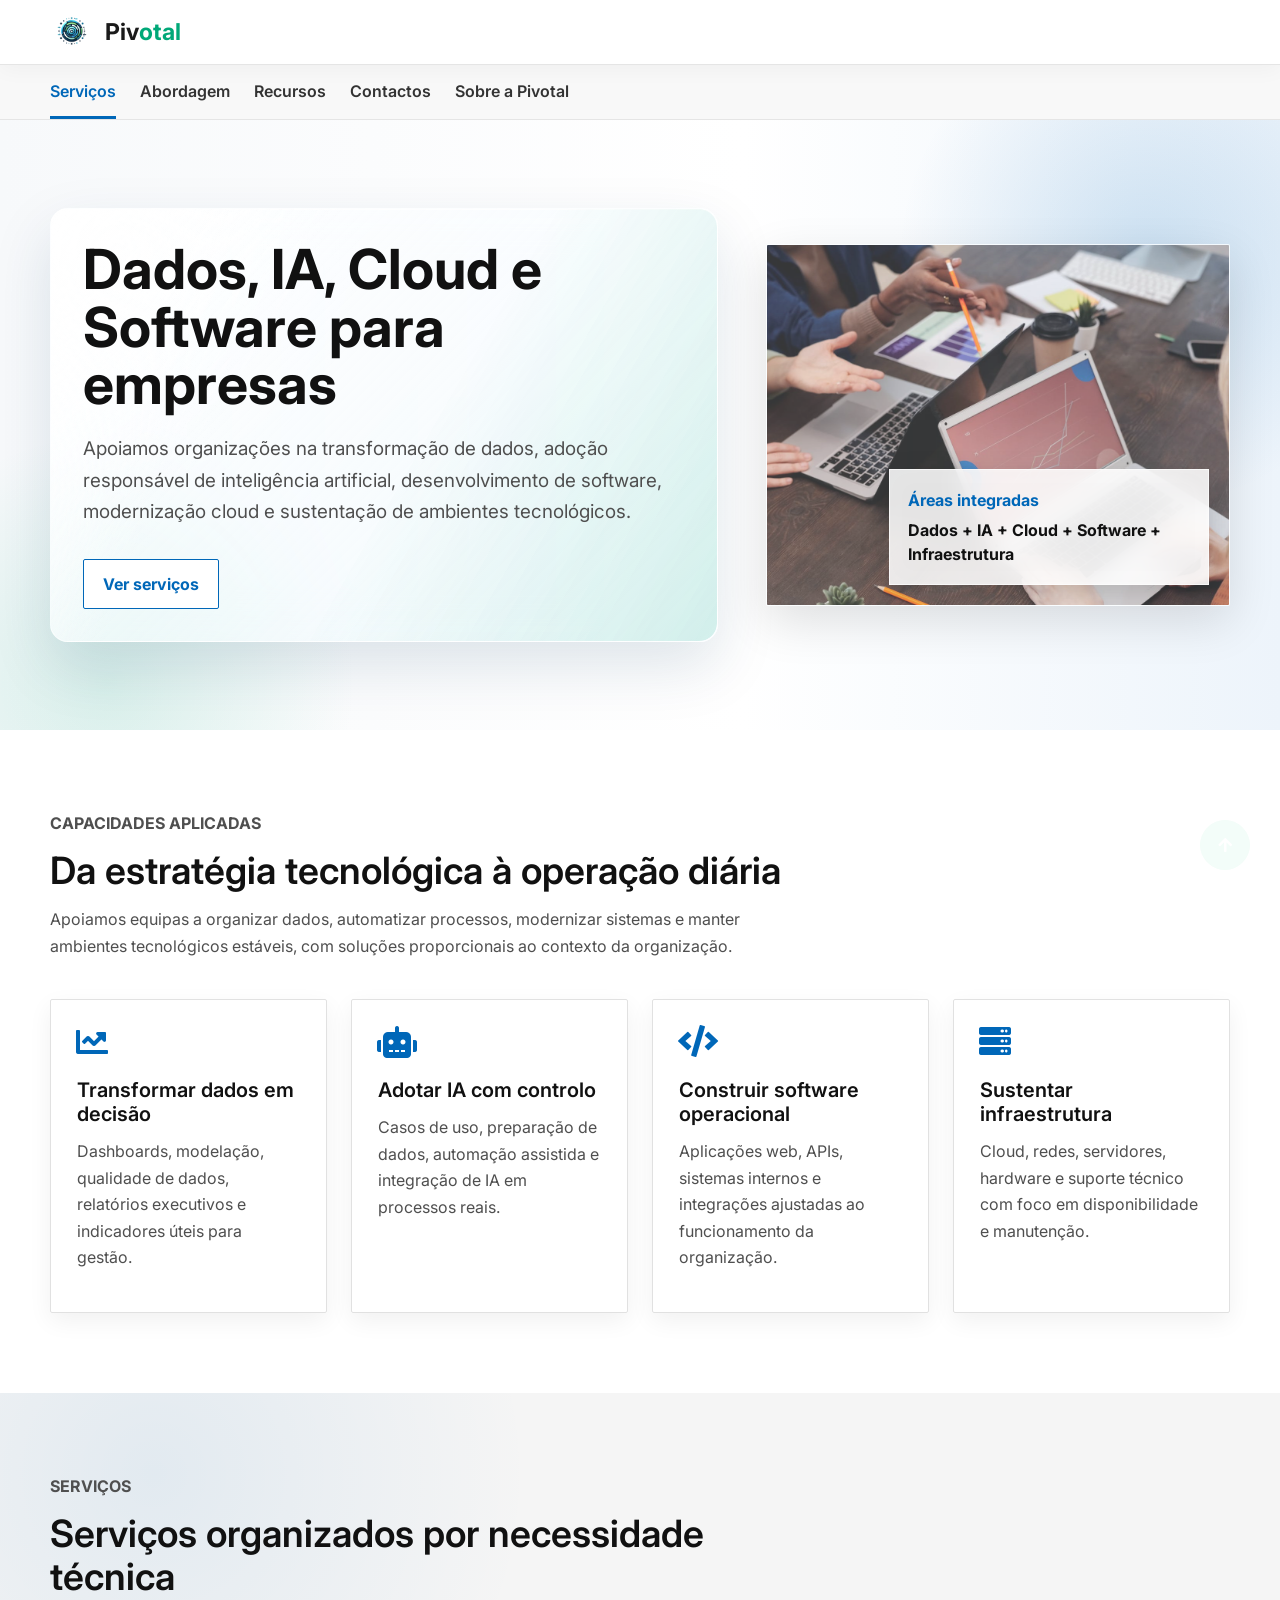
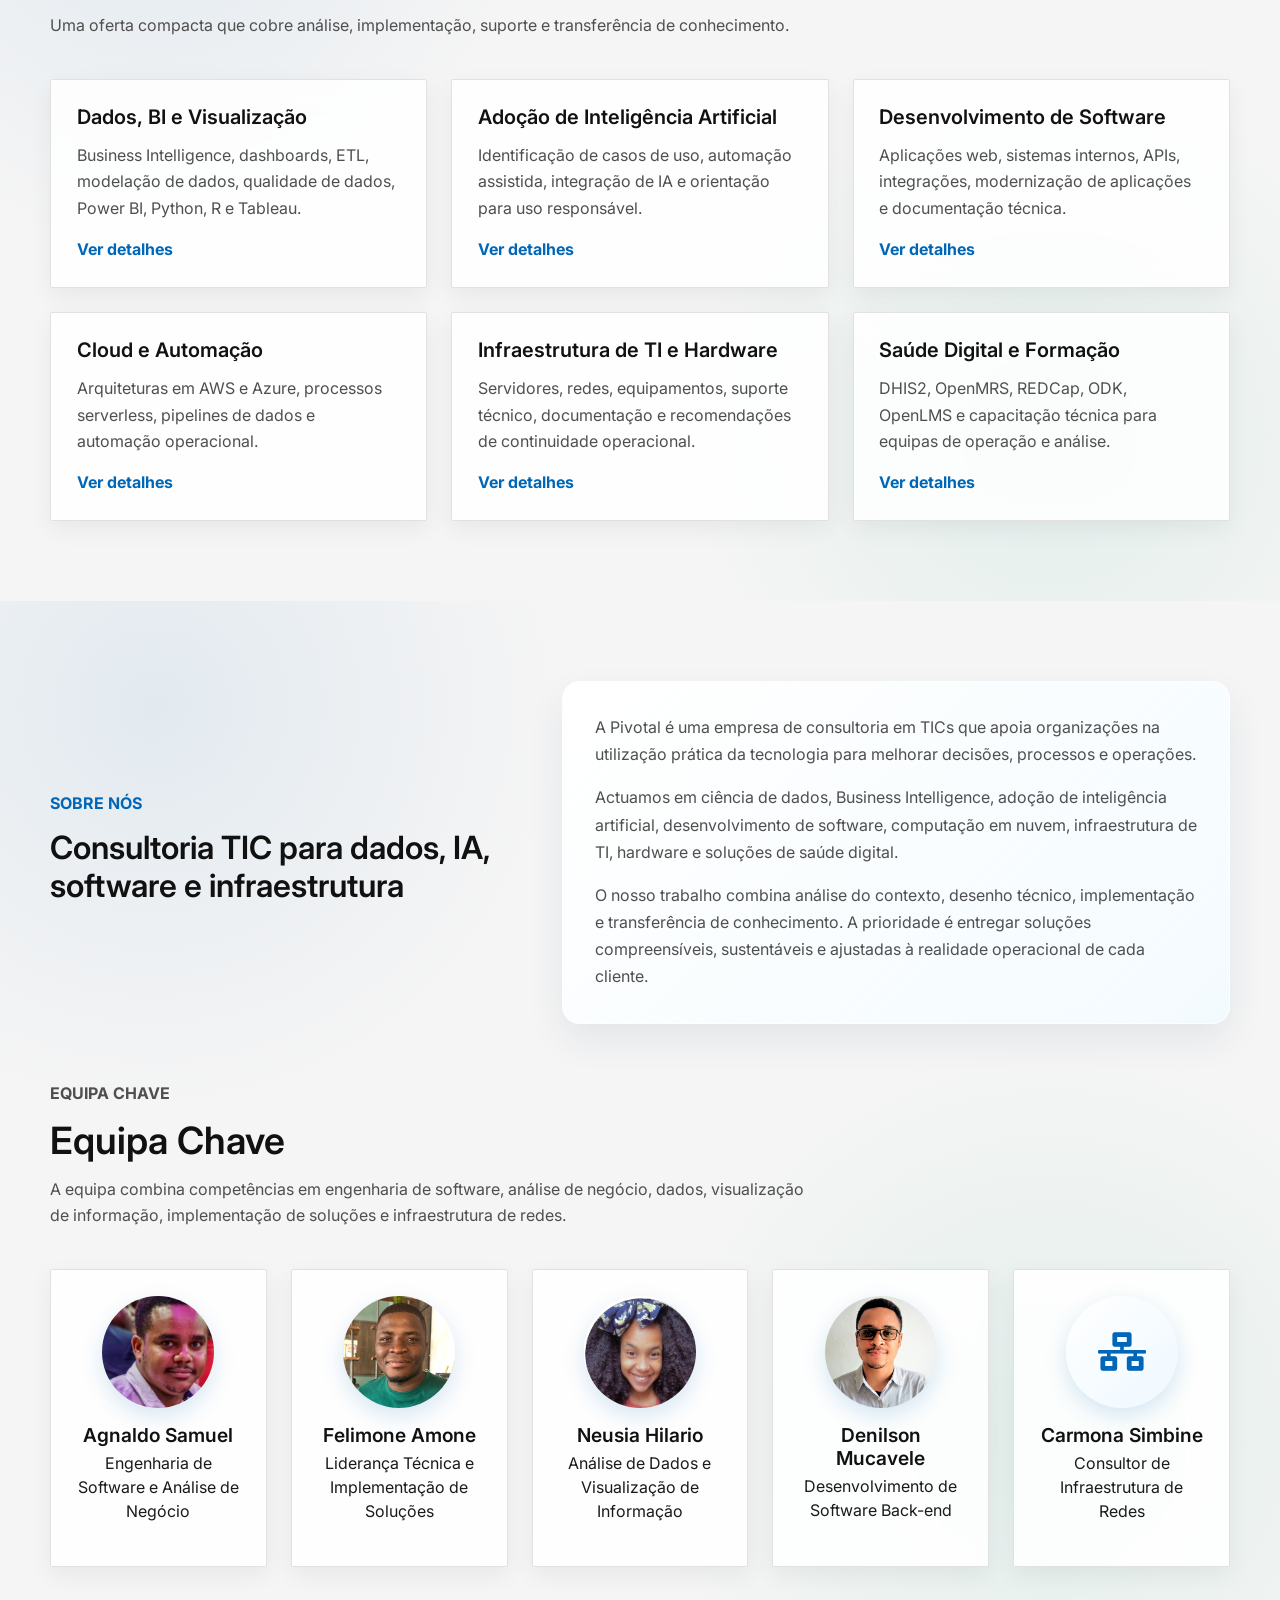
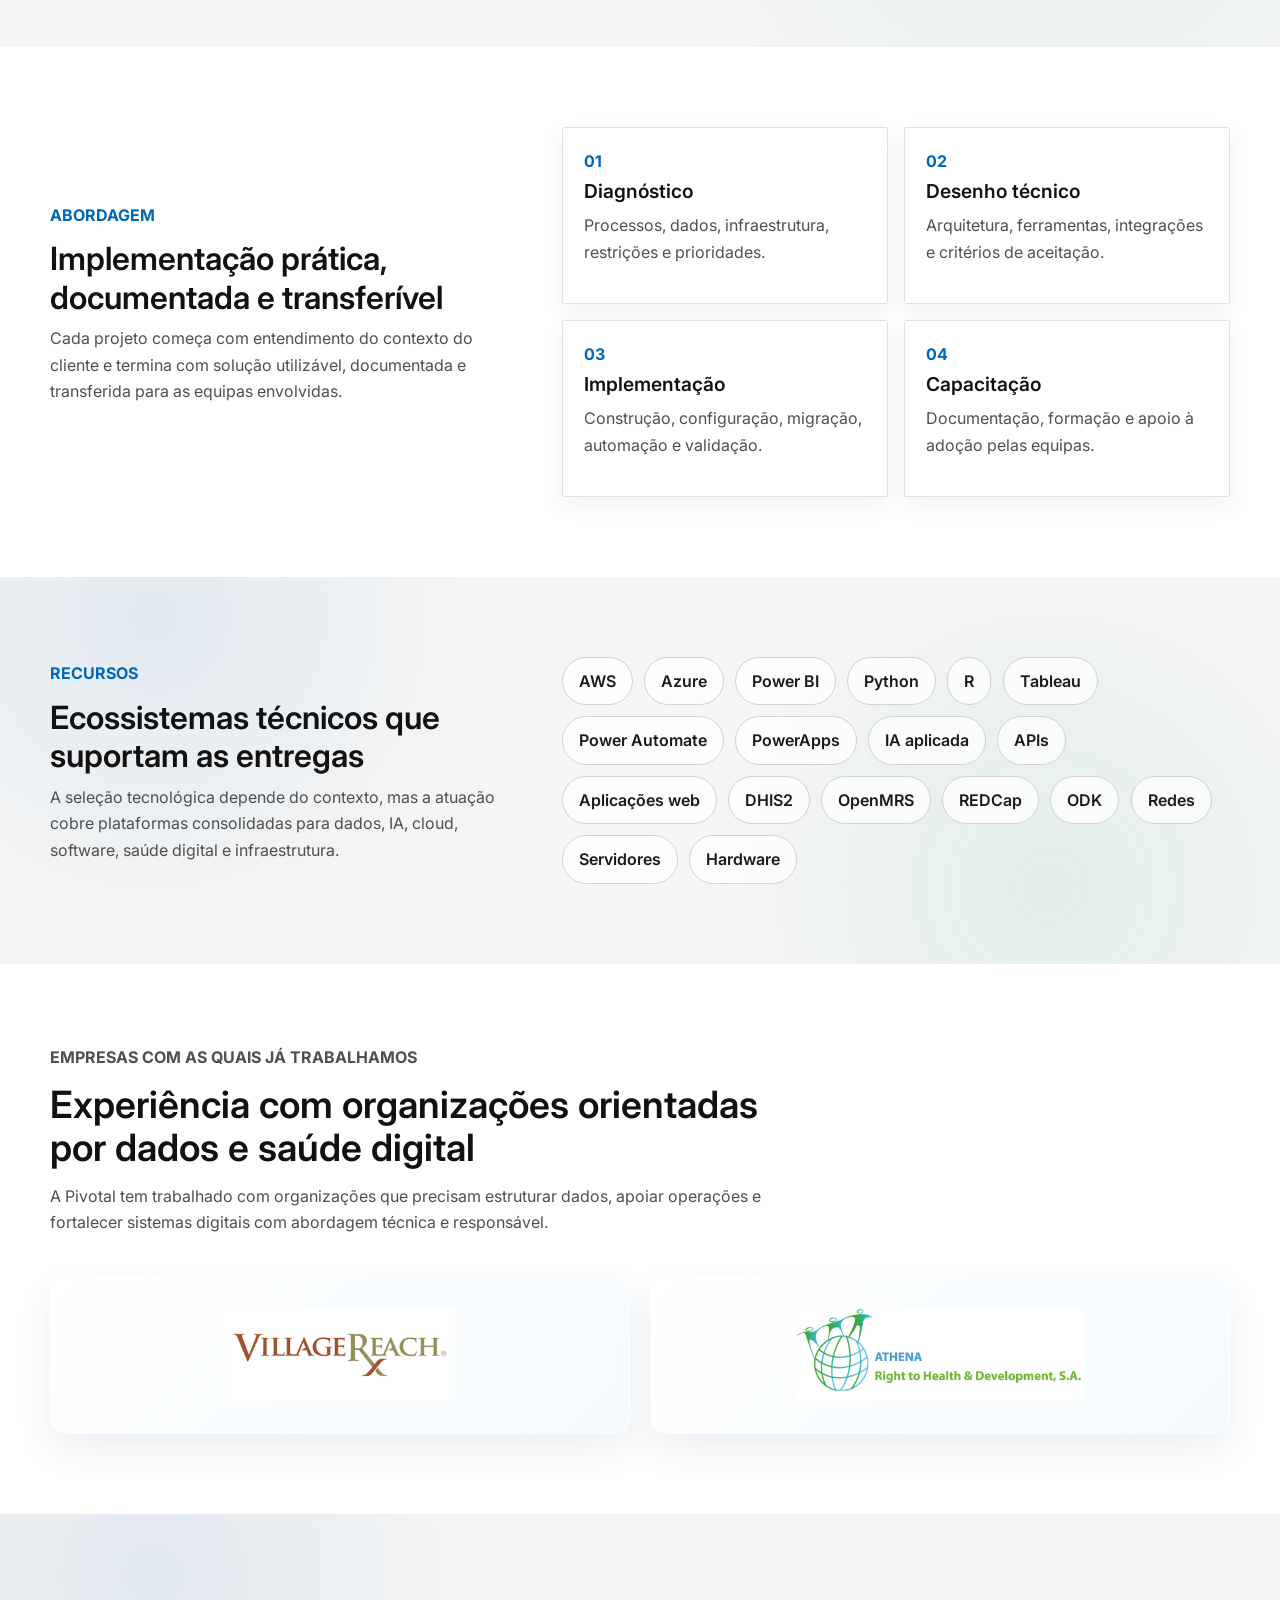
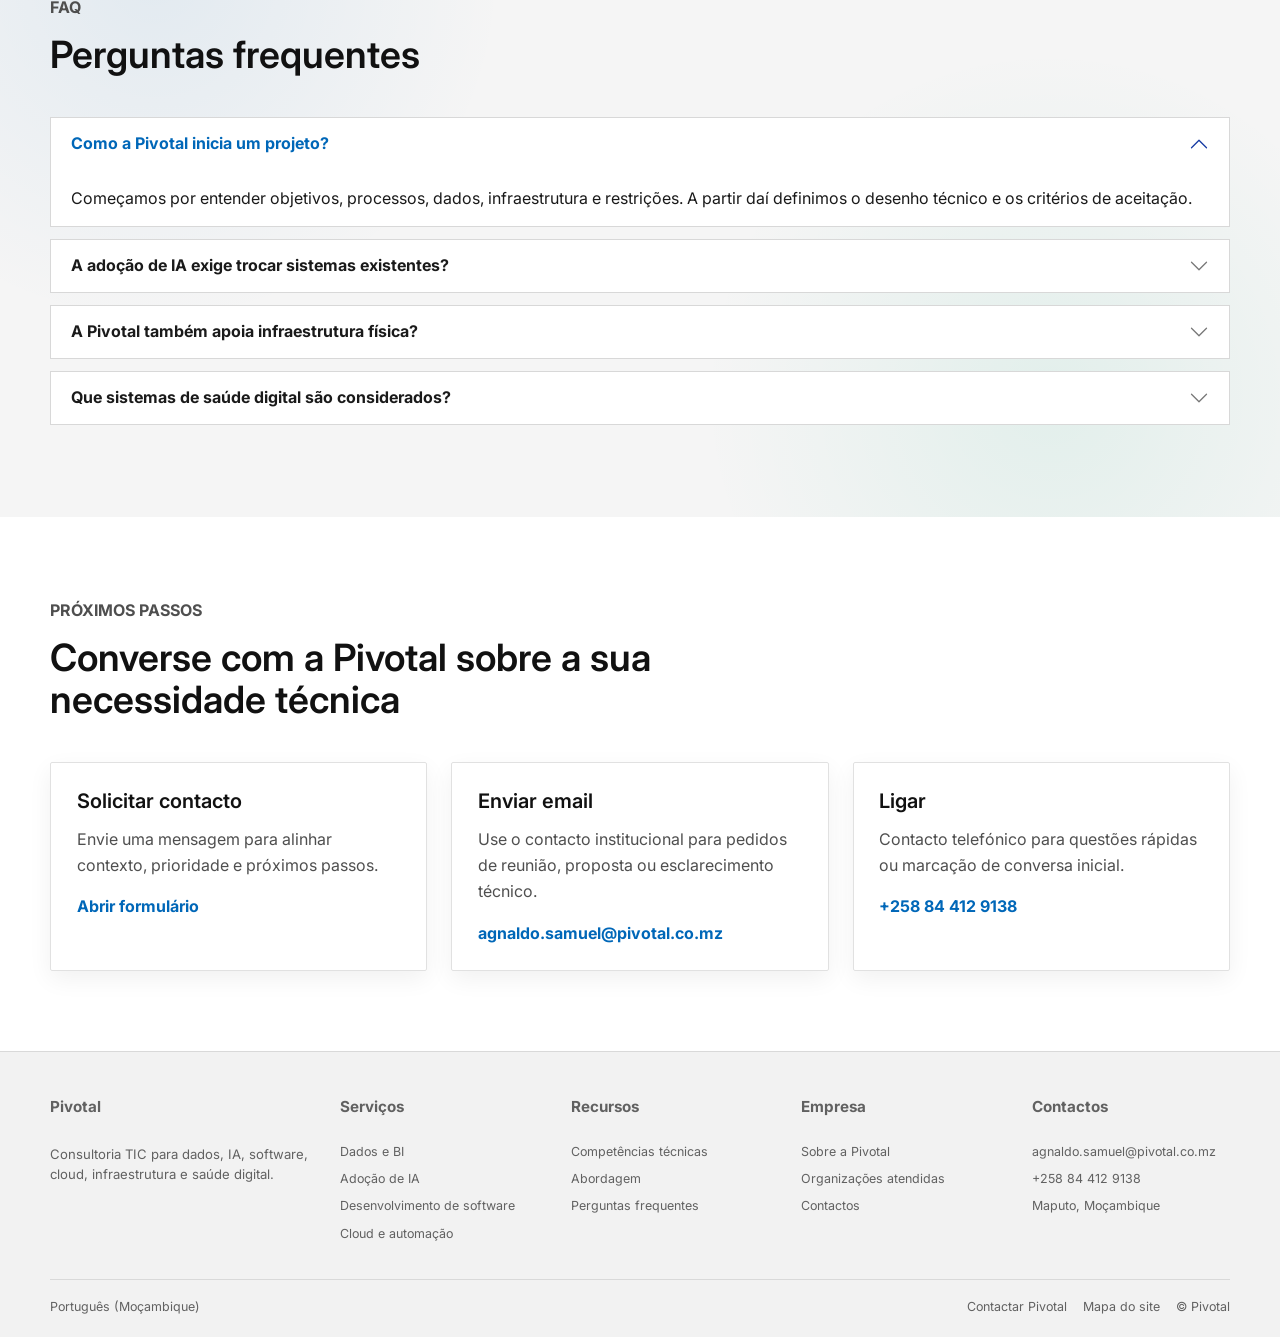
==== commit d8d99b55: "Polish Microsoft-like Pivotal site" ====
--- a/public/index.html
+++ b/public/index.html
@@ -44,25 +44,21 @@
             </button>
             <nav id="msMainNav" class="collapse ms-main-nav">
                 <a href="index.html" class="active">Início</a>
-                <a href="#capabilities">Capacidades</a>
-                <a href="#services">Serviços</a>
+                <a href="service.html">Serviços</a>
                 <a href="#resources">Recursos</a>
-                <a href="#faq">FAQ</a>
-                <a href="contact.html">Contacto</a>
+                <a href="contact.html">Contactos</a>
+                <a href="#about-pivotal">Sobre a Pivotal</a>
             </nav>
-            <a class="ms-top-cta" href="#next-steps">Solicitar contacto</a>
         </div>
     </header>
 
     <nav class="ms-subnav" aria-label="Secções da página">
         <div class="ms-shell">
-            <a href="#capabilities">Capacidades</a>
             <a href="#services">Serviços</a>
-            <a href="#approach">Abordagem</a>
+            <a href="#about">Abordagem</a>
             <a href="#resources">Recursos</a>
-            <a href="#customers">Setores</a>
-            <a href="#faq">FAQ</a>
-            <a href="#next-steps">Próximos passos</a>
+            <a href="#next-steps">Contactos</a>
+            <a href="#about-pivotal">Sobre a Pivotal</a>
         </div>
     </nav>
 
@@ -71,17 +67,17 @@
             <div class="ms-shell">
                 <div class="row align-items-center g-5">
                     <div class="col-lg-7">
-                        <p class="ms-eyebrow">Pivotal Consultoria TIC</p>
-                        <h1>Dados, IA, software e infraestrutura para operações mais preparadas</h1>
+                        <div class="ms-hero-copy ms-glass-panel">
+                        <h1>Dados, IA, Cloud e Software para empresas</h1>
                         <p class="ms-hero-lead">Apoiamos organizações na transformação de dados, adoção responsável de inteligência artificial, desenvolvimento de software, modernização cloud e sustentação de ambientes tecnológicos.</p>
                         <div class="ms-actions">
-                            <a href="#next-steps" class="ms-btn ms-btn-primary">Solicitar contacto</a>
                             <a href="#services" class="ms-btn ms-btn-secondary">Ver serviços</a>
+                        </div>
                         </div>
                     </div>
                     <div class="col-lg-5">
                         <div class="ms-hero-panel">
-                            <img src="img/background.jpg" alt="Ambiente tecnológico abstrato">
+                            <img src="img/hero-consulting-team.jpg" alt="Equipa profissional a analisar dados em ambiente corporativo">
                             <div class="ms-panel-card">
                                 <span>Áreas integradas</span>
                                 <strong>Dados + IA + Cloud + Software + Infraestrutura</strong>
@@ -95,9 +91,9 @@
         <section id="capabilities" class="ms-section">
             <div class="ms-shell">
                 <div class="ms-section-heading">
-                    <p class="ms-eyebrow">Capacidades</p>
-                    <h2>O que a Pivotal ajuda a sua organização a fazer</h2>
-                    <p>Estruturamos tecnologia em torno de decisões, processos e continuidade operacional.</p>
+                    <p class="ms-eyebrow">Capacidades aplicadas</p>
+                    <h2>Da estratégia tecnológica à operação diária</h2>
+                    <p>Apoiamos equipas a organizar dados, automatizar processos, modernizar sistemas e manter ambientes tecnológicos estáveis, com soluções proporcionais ao contexto da organização.</p>
                 </div>
                 <div class="row g-4">
                     <div class="col-md-6 col-xl-3">
@@ -186,7 +182,37 @@
             </div>
         </section>
 
-        <section id="approach" class="ms-section">
+        <section id="about-pivotal" class="ms-section ms-section-muted">
+            <div class="ms-shell">
+                <div class="row g-5 align-items-center">
+                    <div class="col-lg-5">
+                        <p class="ms-eyebrow">Sobre Nós</p>
+                        <h2>Consultoria TIC para dados, IA, software e infraestrutura</h2>
+                    </div>
+                    <div class="col-lg-7">
+                        <div class="ms-about-card">
+                            <p>A Pivotal é uma empresa de consultoria em TICs que apoia organizações na utilização prática da tecnologia para melhorar decisões, processos e operações.</p>
+                            <p>Actuamos em ciência de dados, Business Intelligence, adoção de inteligência artificial, desenvolvimento de software, computação em nuvem, infraestrutura de TI, hardware e soluções de saúde digital.</p>
+                            <p>O nosso trabalho combina análise do contexto, desenho técnico, implementação e transferência de conhecimento. A prioridade é entregar soluções compreensíveis, sustentáveis e ajustadas à realidade operacional de cada cliente.</p>
+                        </div>
+                    </div>
+                </div>
+                <div class="ms-section-heading ms-team-heading">
+                    <p class="ms-eyebrow">Equipa Chave</p>
+                    <h2>Equipa Chave</h2>
+                    <p>A equipa combina competências em engenharia de software, análise de negócio, dados, visualização de informação, implementação de soluções e infraestrutura de redes.</p>
+                </div>
+                <div class="row g-4">
+                    <div class="col-sm-6 col-xl"><article class="ms-profile-card"><img src="img/agnaldo.png" alt="Agnaldo Samuel"><h3>Agnaldo Samuel</h3><p>Engenharia de Software e Análise de Negócio</p></article></div>
+                    <div class="col-sm-6 col-xl"><article class="ms-profile-card"><img src="img/felimone.png" alt="Felimone Amone"><h3>Felimone Amone</h3><p>Liderança Técnica e Implementação de Soluções</p></article></div>
+                    <div class="col-sm-6 col-xl"><article class="ms-profile-card"><img src="img/neusia.png" alt="Neusia Hilario"><h3>Neusia Hilario</h3><p>Análise de Dados e Visualização de Informação</p></article></div>
+                    <div class="col-sm-6 col-xl"><article class="ms-profile-card"><img src="img/denilson.png" alt="Denilson Mucavele"><h3>Denilson Mucavele</h3><p>Desenvolvimento de Software Back-end</p></article></div>
+                    <div class="col-sm-6 col-xl"><article class="ms-profile-card"><div class="ms-profile-avatar" aria-hidden="true"><i class="fa fa-network-wired"></i></div><h3>Carmona Simbine</h3><p>Consultor de Infraestrutura de Redes</p></article></div>
+                </div>
+            </div>
+        </section>
+
+        <section id="about" class="ms-section">
             <div class="ms-shell">
                 <div class="row g-5 align-items-center">
                     <div class="col-lg-5">
@@ -236,14 +262,17 @@
         <section id="customers" class="ms-section">
             <div class="ms-shell">
                 <div class="ms-section-heading">
-                    <p class="ms-eyebrow">Setores</p>
-                    <h2>Preparada para organizações com necessidades operacionais diversas</h2>
-                    <p>Sem inventar logos ou métricas, destacamos os contextos onde a oferta da Pivotal faz sentido.</p>
-                </div>
-                <div class="row g-4">
-                    <div class="col-md-4"><div class="ms-sector">Saúde digital e programas de dados</div></div>
-                    <div class="col-md-4"><div class="ms-sector">Empresas com equipas operacionais</div></div>
-                    <div class="col-md-4"><div class="ms-sector">Organizações que precisam modernizar sistemas</div></div>
+                    <p class="ms-eyebrow">Empresas com as quais já trabalhamos</p>
+                    <h2>Experiência com organizações orientadas por dados e saúde digital</h2>
+                    <p>A Pivotal tem trabalhado com organizações que precisam estruturar dados, apoiar operações e fortalecer sistemas digitais com abordagem técnica e responsável.</p>
+                </div>
+                <div class="ms-client-grid">
+                    <article class="ms-client-card">
+                        <img src="img/client-villagereach.png" alt="VillageReach">
+                    </article>
+                    <article class="ms-client-card">
+                        <img src="img/client-athena.png" alt="ATHENA Right to Health & Development, S.A.">
+                    </article>
                 </div>
             </div>
         </section>
@@ -309,16 +338,43 @@
     </main>
 
     <footer class="ms-footer">
-        <div class="ms-shell">
-            <div>
+        <div class="ms-shell ms-footer-grid">
+            <div class="ms-footer-column ms-footer-summary">
                 <strong>Pivotal</strong>
                 <p>Consultoria TIC para dados, IA, software, cloud, infraestrutura e saúde digital.</p>
             </div>
-            <div class="ms-footer-links">
-                <a href="#capabilities">Capacidades</a>
-                <a href="#services">Serviços</a>
-                <a href="#faq">FAQ</a>
-                <a href="contact.html">Contacto</a>
+            <div class="ms-footer-column">
+                <strong>Serviços</strong>
+                <a href="service.html#dados">Dados e BI</a>
+                <a href="service.html#ia">Adoção de IA</a>
+                <a href="service.html#software">Desenvolvimento de software</a>
+                <a href="service.html#cloud">Cloud e automação</a>
+            </div>
+            <div class="ms-footer-column">
+                <strong>Recursos</strong>
+                <a href="#resources">Competências técnicas</a>
+                <a href="#about">Abordagem</a>
+                <a href="#faq">Perguntas frequentes</a>
+            </div>
+            <div class="ms-footer-column">
+                <strong>Empresa</strong>
+                <a href="index.html#about">Sobre a Pivotal</a>
+                <a href="#customers">Organizações atendidas</a>
+                <a href="contact.html">Contactos</a>
+            </div>
+            <div class="ms-footer-column ms-footer-contact">
+                <strong>Contactos</strong>
+                <a href="mailto:agnaldo.samuel@pivotal.co.mz">agnaldo.samuel@pivotal.co.mz</a>
+                <a href="tel:+258844129138">+258 84 412 9138</a>
+                <span>Maputo, Moçambique</span>
+            </div>
+        </div>
+        <div class="ms-shell ms-footer-bottom">
+            <span>Português (Moçambique)</span>
+            <div>
+                <a href="contact.html">Contactar Pivotal</a>
+                <a href="index.html">Mapa do site</a>
+                <span>© Pivotal</span>
             </div>
         </div>
     </footer>
@@ -331,7 +387,7 @@
     <script src="lib/easing/easing.min.js"></script>
     <script src="lib/waypoints/waypoints.min.js"></script>
     <script src="lib/owlcarousel/owl.carousel.min.js"></script>
-    <script src="js/main.js"></script>
+    <script src="js/main.js?v=20260515"></script>
 </body>
 
 </html>
--- a/public/css/style.css
+++ b/public/css/style.css
@@ -1052,17 +1052,6 @@
     color: #0067b8;
 }
 
-.ms-top-cta {
-    display: inline-flex;
-    align-items: center;
-    min-height: 38px;
-    padding: .55rem 1rem;
-    color: #ffffff;
-    background: #0067b8;
-    font-weight: 700;
-}
-
-.ms-top-cta:hover,
 .ms-btn-primary:hover {
     color: #ffffff;
     background: #005da6;
@@ -1092,9 +1081,18 @@
     border-bottom-color: #0067b8;
 }
 
+.ms-subnav a.is-active {
+    color: #0067b8;
+    border-bottom-color: #0067b8;
+}
+
 .ms-hero {
     padding: 5.5rem 0;
     background: linear-gradient(90deg, #f7f9fb 0%, #ffffff 58%, #edf4fb 100%);
+}
+
+.ms-hero-copy {
+    max-width: 790px;
 }
 
 .ms-eyebrow {
@@ -1107,7 +1105,7 @@
 .ms-hero h1 {
     max-width: 760px;
     margin-bottom: 1.25rem;
-    font-size: 3.75rem;
+    font-size: 3.45rem;
     line-height: 1.04;
     font-weight: 700;
 }
@@ -1161,7 +1159,9 @@
     min-height: 360px;
     overflow: hidden;
     border-radius: 2px;
-    background: #e6eef7;
+    background: rgba(232, 244, 255, .42);
+    border: 1px solid rgba(255, 255, 255, .64);
+    backdrop-filter: blur(18px) saturate(1.25);
     box-shadow: 0 16px 48px rgba(0, 0, 0, .12);
 }
 
@@ -1178,7 +1178,9 @@
     bottom: 1.25rem;
     max-width: 320px;
     padding: 1.15rem;
-    background: #ffffff;
+    background: rgba(255, 255, 255, .82);
+    border: 1px solid rgba(255, 255, 255, .72);
+    backdrop-filter: blur(16px) saturate(1.35);
     box-shadow: 0 10px 28px rgba(0, 0, 0, .16);
 }
 
@@ -1199,7 +1201,10 @@
 }
 
 .ms-section-muted {
-    background: #f5f5f5;
+    background:
+        radial-gradient(circle at 12% 10%, rgba(0, 103, 184, .08), transparent 28%),
+        radial-gradient(circle at 82% 80%, rgba(0, 168, 120, .08), transparent 30%),
+        #f5f5f5;
 }
 
 .ms-section-heading {
@@ -1221,7 +1226,8 @@
     height: 100%;
     border: 1px solid #e1e1e1;
     border-radius: 2px;
-    background: #ffffff;
+    background: rgba(255, 255, 255, .86);
+    backdrop-filter: blur(14px) saturate(1.2);
     box-shadow: 0 8px 24px rgba(0, 0, 0, .06);
 }
 
@@ -1291,6 +1297,88 @@
     font-weight: 700;
 }
 
+.ms-about-card {
+    padding: 2rem;
+    border: 1px solid rgba(255, 255, 255, .72);
+    border-radius: 18px;
+    background:
+        linear-gradient(135deg, rgba(255, 255, 255, .88), rgba(236, 248, 255, .58)),
+        rgba(255, 255, 255, .78);
+    backdrop-filter: blur(18px) saturate(1.22);
+    box-shadow: 0 16px 36px rgba(0, 50, 90, .08);
+}
+
+.ms-about-card p {
+    margin-bottom: 1rem;
+    color: #4f4f4f;
+    line-height: 1.7;
+}
+
+.ms-about-card p:last-child {
+    margin-bottom: 0;
+}
+
+.ms-team-heading {
+    margin-top: 3.5rem;
+}
+
+.ms-client-grid {
+    display: grid;
+    grid-template-columns: repeat(2, minmax(0, 1fr));
+    gap: 1.25rem;
+}
+
+.ms-client-card {
+    position: relative;
+    display: flex;
+    min-height: 150px;
+    align-items: center;
+    justify-content: center;
+    overflow: hidden;
+    padding: 2rem;
+    border: 1px solid rgba(255, 255, 255, .72);
+    border-radius: 18px;
+    background:
+        linear-gradient(135deg, rgba(255, 255, 255, .88), rgba(236, 248, 255, .58)),
+        rgba(255, 255, 255, .78);
+    backdrop-filter: blur(18px) saturate(1.22);
+    box-shadow: 0 16px 36px rgba(0, 50, 90, .08);
+    transition: transform .24s ease, box-shadow .24s ease, border-color .24s ease;
+}
+
+.ms-client-card::before {
+    position: absolute;
+    inset: 0 auto 0 -42%;
+    width: 36%;
+    content: "";
+    pointer-events: none;
+    background: linear-gradient(90deg, transparent, rgba(255, 255, 255, .58), transparent);
+    opacity: 0;
+}
+
+.ms-client-card:hover {
+    transform: translateY(-6px);
+    border-color: rgba(0, 103, 184, .24);
+    box-shadow: 0 24px 52px rgba(0, 50, 90, .14);
+}
+
+.ms-client-card:hover::before {
+    animation: msSoftGlow .82s ease forwards;
+}
+
+.ms-client-card img {
+    max-width: min(100%, 330px);
+    max-height: 92px;
+    object-fit: contain;
+    filter: saturate(.96);
+    transition: transform .24s ease, filter .24s ease;
+}
+
+.ms-client-card:hover img {
+    transform: scale(1.03);
+    filter: saturate(1.08);
+}
+
 .ms-faq .accordion-item {
     border: 1px solid #d8d8d8;
     border-radius: 0;
@@ -1313,31 +1401,75 @@
 }
 
 .ms-footer {
-    padding: 2.5rem 0;
-    border-top: 1px solid #e5e5e5;
-    background: #f5f5f5;
-}
-
-.ms-footer .ms-shell {
+    padding: 2.75rem 0 1.35rem;
+    border-top: 1px solid #d9d9d9;
+    background: #f2f2f2;
+}
+
+.ms-footer-grid {
+    display: grid;
+    grid-template-columns: minmax(220px, 1.3fr) repeat(4, minmax(150px, 1fr));
+    gap: 2rem;
+    align-items: start;
+}
+
+.ms-footer strong {
+    display: block;
+    margin-bottom: .9rem;
+    color: #616161;
+    font-size: .95rem;
+    font-weight: 700;
+}
+
+.ms-footer p {
+    max-width: 280px;
+    margin: 0;
+    color: #616161;
+    font-size: .82rem;
+    line-height: 1.55;
+}
+
+.ms-footer-column {
+    display: flex;
+    flex-direction: column;
+    gap: .65rem;
+}
+
+.ms-footer-column a,
+.ms-footer-column span,
+.ms-footer-bottom a,
+.ms-footer-bottom span {
+    color: #616161;
+    font-size: .78rem;
+    font-weight: 400;
+    line-height: 1.35;
+}
+
+.ms-footer-contact a:first-of-type,
+.ms-footer-contact a:nth-of-type(2) {
+    word-break: break-word;
+}
+
+.ms-footer-column a:hover,
+.ms-footer-bottom a:hover {
+    color: #1a1a1a;
+    text-decoration: underline;
+}
+
+.ms-footer-bottom {
     display: flex;
     justify-content: space-between;
-    gap: 2rem;
-}
-
-.ms-footer strong {
-    display: block;
-    margin-bottom: .5rem;
-}
-
-.ms-footer p {
-    margin-bottom: 0;
-}
-
-.ms-footer-links {
+    gap: 1.25rem;
+    margin-top: 2.25rem;
+    padding-top: 1.2rem;
+    border-top: 1px solid #d9d9d9;
+}
+
+.ms-footer-bottom div {
     display: flex;
     flex-wrap: wrap;
     gap: 1rem;
-    align-content: flex-start;
+    justify-content: flex-end;
 }
 
 @media (max-width: 991.98px) {
@@ -1364,10 +1496,6 @@
         padding-bottom: .75rem;
     }
 
-    .ms-top-cta {
-        display: none;
-    }
-
     .ms-subnav {
         top: 74px;
     }
@@ -1422,8 +1550,587 @@
         font-size: 1.75rem;
     }
 
-    .ms-footer .ms-shell {
+    .ms-footer-grid {
+        grid-template-columns: 1fr;
+    }
+
+    .ms-footer-bottom {
         flex-direction: column;
     }
+
+    .ms-footer-bottom div {
+        justify-content: flex-start;
+    }
+
+    .ms-client-grid {
+        grid-template-columns: 1fr;
+    }
+
+    .ms-client-card {
+        min-height: 130px;
+        padding: 1.4rem;
+    }
+}
+
+@keyframes msFadeUp {
+    from {
+        opacity: 0;
+        transform: translateY(18px);
+    }
+    to {
+        opacity: 1;
+        transform: translateY(0);
+    }
+}
+
+@keyframes msSoftGlow {
+    0% {
+        opacity: .35;
+        transform: translateX(-28%) skewX(-16deg);
+    }
+    50% {
+        opacity: .85;
+    }
+    100% {
+        opacity: .2;
+        transform: translateX(120%) skewX(-16deg);
+    }
+}
+
+@keyframes msFloat {
+    0%, 100% {
+        transform: translateY(0);
+    }
+    50% {
+        transform: translateY(-8px);
+    }
+}
+
+.ms-like-page {
+    overflow-x: hidden;
+}
+
+.ms-like-page a,
+.ms-like-page button,
+.ms-like-page input,
+.ms-like-page textarea,
+.ms-like-page select,
+.ms-cap-card,
+.ms-product-card,
+.ms-step,
+.ms-sector,
+.ms-action-card,
+.ms-service-card,
+.ms-contact-card,
+.ms-form-card,
+.ms-profile-card,
+.ms-glass-panel,
+.ms-tags span,
+.ms-panel-card,
+.ms-hero-panel,
+.ms-image-stack img {
+    transition: transform .24s ease, box-shadow .24s ease, border-color .24s ease, background-color .24s ease, color .24s ease, opacity .24s ease;
+}
+
+.ms-topbar {
+    background: rgba(255, 255, 255, .92);
+    backdrop-filter: blur(16px);
+    box-shadow: 0 4px 22px rgba(0, 0, 0, .04);
+}
+
+.ms-subnav {
+    background: rgba(248, 248, 248, .88);
+    backdrop-filter: blur(14px);
+}
+
+.ms-brand:hover {
+    transform: translateY(-1px);
+}
+
+.ms-main-nav a,
+.ms-subnav a,
+.ms-footer a {
+    position: relative;
+}
+
+.ms-main-nav a::after,
+.ms-footer a::after {
+    position: absolute;
+    left: 0;
+    right: 100%;
+    bottom: -.28rem;
+    height: 2px;
+    content: "";
+    background: #0067b8;
+    transition: right .24s ease;
+}
+
+.ms-main-nav a:hover::after,
+.ms-main-nav a.active::after,
+.ms-footer a:hover::after {
+    right: 0;
+}
+
+.ms-btn {
+    position: relative;
+    overflow: hidden;
+    border-radius: 2px;
+}
+
+.ms-btn::before,
+.ms-cap-card::before,
+.ms-product-card::before,
+.ms-action-card::before,
+.ms-service-card::before,
+.ms-contact-card::before,
+.ms-profile-card::before {
+    position: absolute;
+    inset: 0 auto 0 -42%;
+    width: 36%;
+    content: "";
+    pointer-events: none;
+    background: linear-gradient(90deg, transparent, rgba(255, 255, 255, .55), transparent);
+    opacity: 0;
+}
+
+.ms-btn:hover {
+    transform: translateY(-2px);
+    box-shadow: 0 14px 28px rgba(0, 103, 184, .22);
+}
+
+.ms-btn:hover::before,
+.ms-cap-card:hover::before,
+.ms-product-card:hover::before,
+.ms-action-card:hover::before,
+.ms-service-card:hover::before,
+.ms-contact-card:hover::before,
+.ms-profile-card:hover::before {
+    animation: msSoftGlow .82s ease forwards;
+}
+
+.ms-btn-secondary:hover {
+    color: #004578;
+    background: rgba(0, 103, 184, .08);
+}
+
+.ms-hero,
+.ms-page-hero {
+    position: relative;
+    overflow: hidden;
+}
+
+.ms-hero::before,
+.ms-page-hero::before {
+    position: absolute;
+    top: -20%;
+    right: -10%;
+    width: 520px;
+    height: 520px;
+    content: "";
+    pointer-events: none;
+    background: radial-gradient(circle, rgba(0, 103, 184, .16), transparent 68%);
+}
+
+.ms-hero::after,
+.ms-page-hero::after {
+    position: absolute;
+    left: -12%;
+    bottom: -35%;
+    width: 520px;
+    height: 520px;
+    content: "";
+    pointer-events: none;
+    background: radial-gradient(circle, rgba(0, 168, 120, .13), transparent 68%);
+}
+
+.ms-hero .ms-shell,
+.ms-page-hero .ms-shell {
+    position: relative;
+    z-index: 1;
+}
+
+.ms-page-hero {
+    padding: 5.25rem 0;
+    background: linear-gradient(120deg, #f7f9fb 0%, #ffffff 54%, #edf4fb 100%);
+}
+
+.ms-hero h1,
+.ms-page-hero h1,
+.ms-section-heading,
+.ms-cap-card,
+.ms-product-card,
+.ms-step,
+.ms-sector,
+.ms-action-card,
+.ms-service-card,
+.ms-contact-card,
+.ms-form-card,
+.ms-profile-card,
+.ms-center-panel {
+    animation: msFadeUp .55s ease both;
+}
+
+.ms-hero-panel:hover,
+.ms-image-stack:hover img:first-child {
+    transform: translateY(-5px);
+    box-shadow: 0 22px 56px rgba(0, 50, 90, .18);
+}
+
+.ms-hero-panel:hover img {
+    opacity: .88;
+    transform: scale(1.035);
+}
+
+.ms-hero-panel img {
+    transition: transform .45s ease, opacity .28s ease;
+}
+
+.ms-panel-card {
+    background: rgba(255, 255, 255, .88);
+    backdrop-filter: blur(12px);
+    border: 1px solid rgba(255, 255, 255, .68);
+}
+
+.ms-panel-card:hover {
+    transform: translateY(-4px);
+    box-shadow: 0 18px 36px rgba(0, 0, 0, .16);
+}
+
+.ms-glass-panel {
+    position: relative;
+    overflow: hidden;
+    padding: 2rem;
+    border: 1px solid rgba(255, 255, 255, .66);
+    border-radius: 18px;
+    background:
+        linear-gradient(135deg, rgba(255, 255, 255, .78), rgba(232, 246, 255, .42)),
+        radial-gradient(circle at 10% 10%, rgba(255, 255, 255, .9), transparent 34%);
+    backdrop-filter: blur(22px) saturate(1.35);
+    box-shadow:
+        inset 0 1px 0 rgba(255, 255, 255, .72),
+        0 24px 60px rgba(0, 52, 89, .13);
+}
+
+.ms-glass-panel::before {
+    position: absolute;
+    inset: 0;
+    content: "";
+    pointer-events: none;
+    border-radius: inherit;
+    background:
+        linear-gradient(120deg, rgba(255, 255, 255, .66), transparent 32%),
+        linear-gradient(300deg, rgba(0, 168, 120, .18), transparent 46%);
+    opacity: .82;
+}
+
+.ms-glass-panel::after {
+    position: absolute;
+    top: -42%;
+    left: -28%;
+    width: 46%;
+    height: 180%;
+    content: "";
+    pointer-events: none;
+    background: linear-gradient(90deg, transparent, rgba(255, 255, 255, .48), transparent);
+    transform: rotate(18deg);
+    transition: left .7s ease;
+}
+
+.ms-glass-panel:hover {
+    transform: translateY(-5px);
+    border-color: rgba(0, 168, 120, .34);
+    box-shadow:
+        inset 0 1px 0 rgba(255, 255, 255, .8),
+        0 30px 72px rgba(0, 52, 89, .17);
+}
+
+.ms-glass-panel:hover::after {
+    left: 102%;
+}
+
+.ms-glass-panel > * {
+    position: relative;
+    z-index: 1;
+}
+
+.ms-cap-card,
+.ms-product-card,
+.ms-step,
+.ms-sector,
+.ms-action-card,
+.ms-service-card,
+.ms-contact-card,
+.ms-form-card,
+.ms-profile-card {
+    position: relative;
+    overflow: hidden;
+}
+
+.ms-service-card,
+.ms-contact-card,
+.ms-form-card,
+.ms-profile-card {
+    backdrop-filter: blur(16px) saturate(1.22);
+}
+
+.ms-cap-card:hover,
+.ms-product-card:hover,
+.ms-step:hover,
+.ms-sector:hover,
+.ms-action-card:hover,
+.ms-service-card:hover,
+.ms-contact-card:hover,
+.ms-form-card:hover,
+.ms-profile-card:hover {
+    transform: translateY(-6px);
+    border-color: rgba(0, 103, 184, .36);
+    box-shadow: 0 22px 48px rgba(0, 50, 90, .13);
+}
+
+.ms-cap-card:hover i,
+.ms-service-card:hover .ms-service-head i,
+.ms-contact-card:hover i {
+    color: #00a878;
+}
+
+.ms-product-card a:hover,
+.ms-action-card a:hover,
+.ms-contact-card a:hover {
+    color: #004578;
+    text-decoration: underline;
+}
+
+.ms-tags span {
+    border-radius: 999px;
+    background: rgba(255, 255, 255, .78);
+}
+
+.ms-tags span:hover {
+    transform: translateY(-3px);
+    border-color: rgba(0, 103, 184, .4);
+    color: #0067b8;
+    box-shadow: 0 12px 24px rgba(0, 103, 184, .11);
+}
+
+.ms-faq .accordion-button {
+    transition: color .2s ease, background-color .2s ease, box-shadow .2s ease;
+}
+
+.ms-faq .accordion-button:hover,
+.ms-faq .accordion-button:focus {
+    color: #0067b8;
+    box-shadow: inset 4px 0 0 #0067b8;
+}
+
+.ms-center-panel {
+    max-width: 780px;
+    padding: 4rem 0;
+}
+
+.ms-center-panel h1 {
+    margin-bottom: 1rem;
+    font-size: 2.6rem;
+}
+
+.ms-service-card,
+.ms-contact-card,
+.ms-form-card,
+.ms-profile-card {
+    height: 100%;
+    padding: 1.65rem;
+    border: 1px solid #e1e1e1;
+    border-radius: 2px;
+    background: rgba(255, 255, 255, .88);
+    box-shadow: 0 8px 24px rgba(0, 0, 0, .06);
+}
+
+.ms-service-card[id],
+[id].col-lg-6,
+[id].col-lg-12 {
+    scroll-margin-top: 125px;
+}
+
+.ms-service-head {
+    display: flex;
+    align-items: flex-start;
+    gap: 1rem;
+    margin-bottom: .9rem;
+}
+
+.ms-service-head i,
+.ms-contact-card i {
+    color: #0067b8;
+    font-size: 1.65rem;
+}
+
+.ms-service-head h3,
+.ms-contact-card h3,
+.ms-profile-card h3 {
+    margin-bottom: .25rem;
+    font-size: 1.2rem;
+}
+
+.ms-service-list {
+    display: grid;
+    gap: .65rem;
+    margin: 1rem 0 0;
+    padding-left: 1.15rem;
+    color: #4f4f4f;
+}
+
+.ms-two-column-list {
+    grid-template-columns: repeat(2, minmax(0, 1fr));
+}
+
+.ms-image-stack {
+    position: relative;
+    min-height: 420px;
+}
+
+.ms-image-stack img {
+    position: absolute;
+    width: 72%;
+    height: 300px;
+    object-fit: cover;
+    border: 8px solid rgba(255, 255, 255, .86);
+    box-shadow: 0 18px 42px rgba(0, 0, 0, .15);
+}
+
+.ms-image-stack img:first-child {
+    top: 0;
+    left: 0;
+}
+
+.ms-image-stack img:last-child {
+    right: 0;
+    bottom: 0;
+    animation: msFloat 6s ease-in-out infinite;
+}
+
+.ms-profile-card {
+    text-align: center;
+}
+
+.ms-profile-card img {
+    width: 112px;
+    height: 112px;
+    margin-bottom: 1rem;
+    border-radius: 50%;
+    object-fit: cover;
+    box-shadow: 0 8px 22px rgba(0, 103, 184, .16);
+}
+
+.ms-profile-avatar {
+    display: inline-flex;
+    width: 112px;
+    height: 112px;
+    align-items: center;
+    justify-content: center;
+    margin-bottom: 1rem;
+    border-radius: 50%;
+    color: #0067b8;
+    background:
+        linear-gradient(135deg, rgba(255, 255, 255, .92), rgba(232, 246, 255, .72)),
+        #ffffff;
+    box-shadow: 0 8px 22px rgba(0, 103, 184, .16);
+}
+
+.ms-profile-avatar i {
+    font-size: 2.4rem;
+}
+
+.ms-contact-card i {
+    display: block;
+    margin-bottom: .9rem;
+}
+
+.ms-contact-card a {
+    color: #0067b8;
+    font-weight: 700;
+    word-break: break-word;
+}
+
+.ms-form-card label {
+    display: block;
+    margin-bottom: .45rem;
+    color: #1a1a1a;
+    font-weight: 700;
+}
+
+.ms-form-card input,
+.ms-form-card textarea,
+.ms-form-card select {
+    width: 100%;
+    min-height: 48px;
+    padding: .8rem .95rem;
+    border: 1px solid #d8d8d8;
+    border-radius: 2px;
+    background: rgba(255, 255, 255, .92);
+    color: #1a1a1a;
+    font: inherit;
+}
+
+.ms-form-card textarea {
+    min-height: 150px;
+    resize: vertical;
+}
+
+.ms-form-card input:focus,
+.ms-form-card textarea:focus,
+.ms-form-card select:focus {
+    outline: 0;
+    border-color: #0067b8;
+    box-shadow: 0 0 0 4px rgba(0, 103, 184, .13);
+}
+
+@media (max-width: 991.98px) {
+    .ms-page-hero {
+        padding: 3.75rem 0;
+    }
+
+    .ms-page-hero h1 {
+        font-size: 2.55rem;
+    }
+
+    .ms-image-stack {
+        min-height: 340px;
+    }
+
+    .ms-image-stack img {
+        height: 240px;
+    }
+}
+
+@media (max-width: 575.98px) {
+    .ms-page-hero h1,
+    .ms-center-panel h1 {
+        font-size: 2rem;
+    }
+
+    .ms-two-column-list {
+        grid-template-columns: 1fr;
+    }
+
+    .ms-image-stack {
+        min-height: 0;
+    }
+
+    .ms-image-stack img {
+        position: relative;
+        width: 100%;
+        height: 220px;
+        margin-bottom: 1rem;
+    }
+}
+
+@media (prefers-reduced-motion: reduce) {
+    .ms-like-page *,
+    .ms-like-page *::before,
+    .ms-like-page *::after {
+        animation-duration: .001ms !important;
+        animation-iteration-count: 1 !important;
+        scroll-behavior: auto !important;
+        transition-duration: .001ms !important;
+    }
 }
 /*** Microsoft-like Landing End ***/
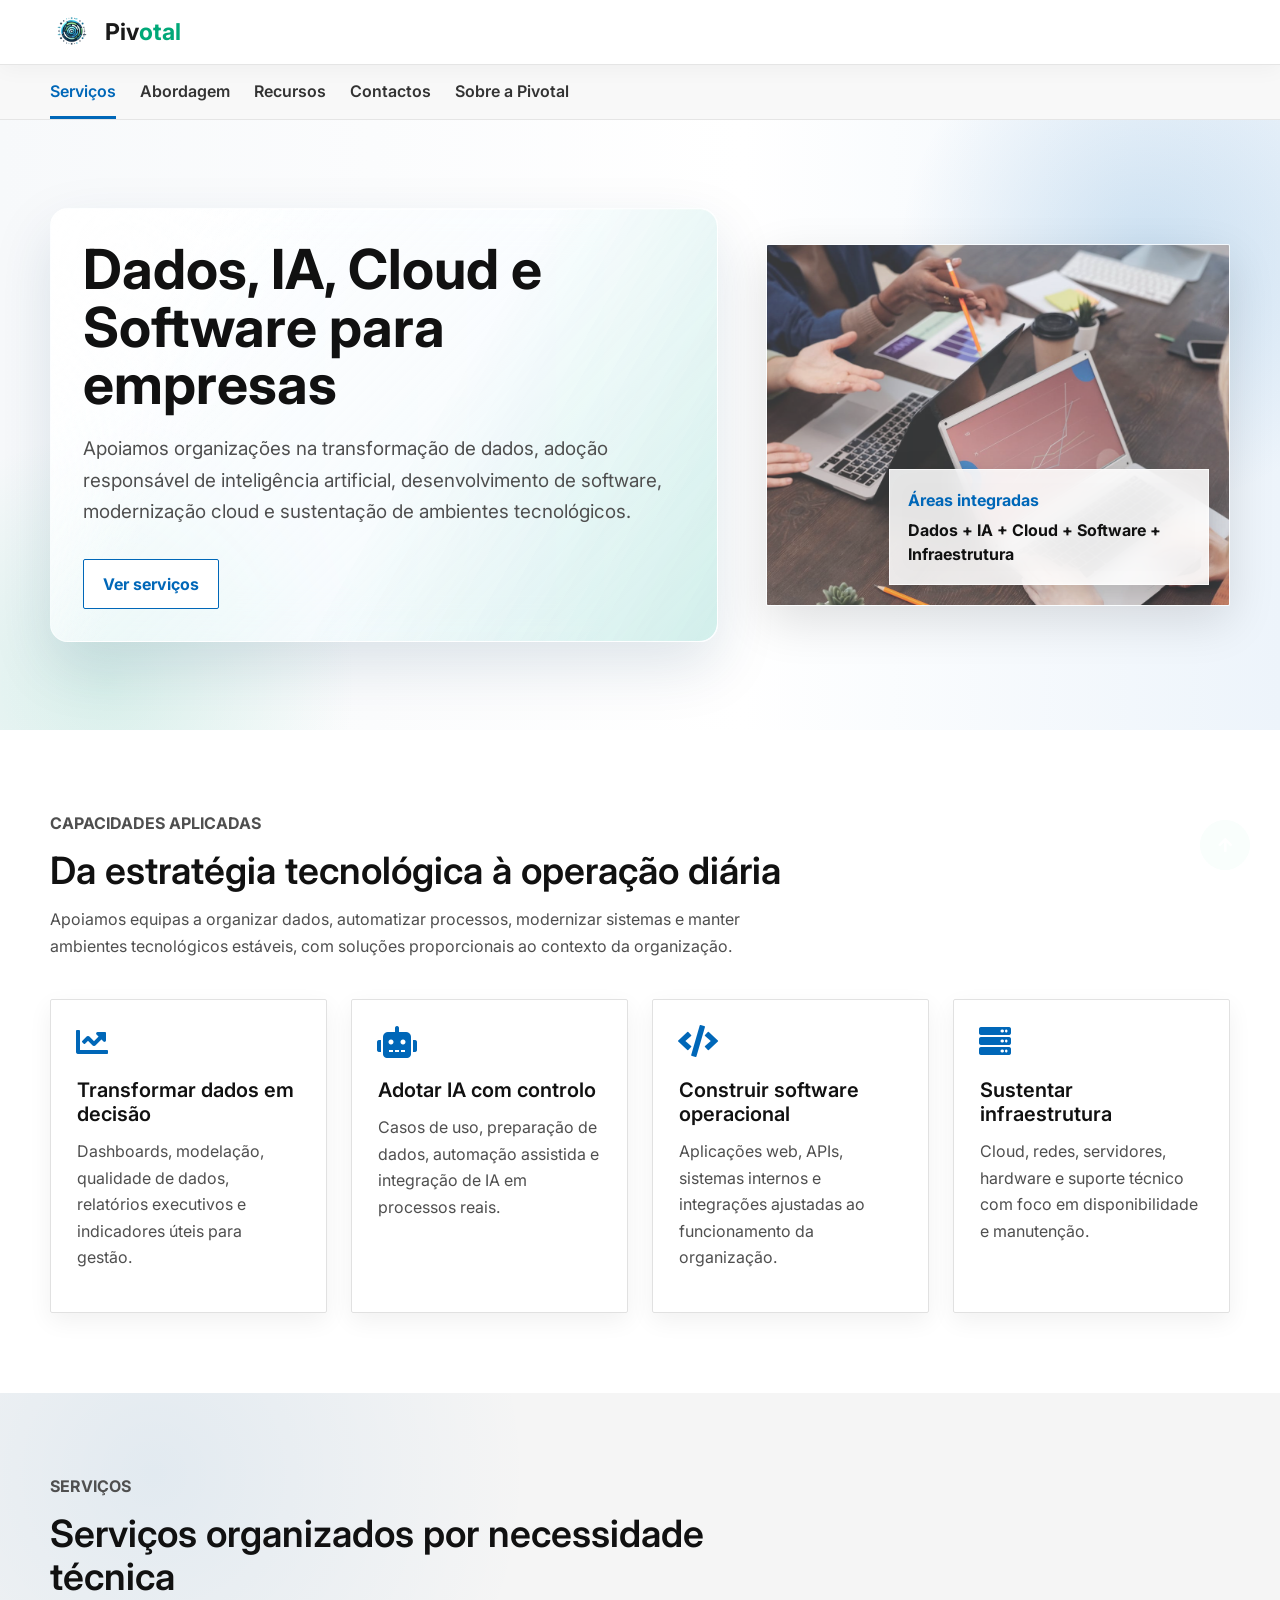
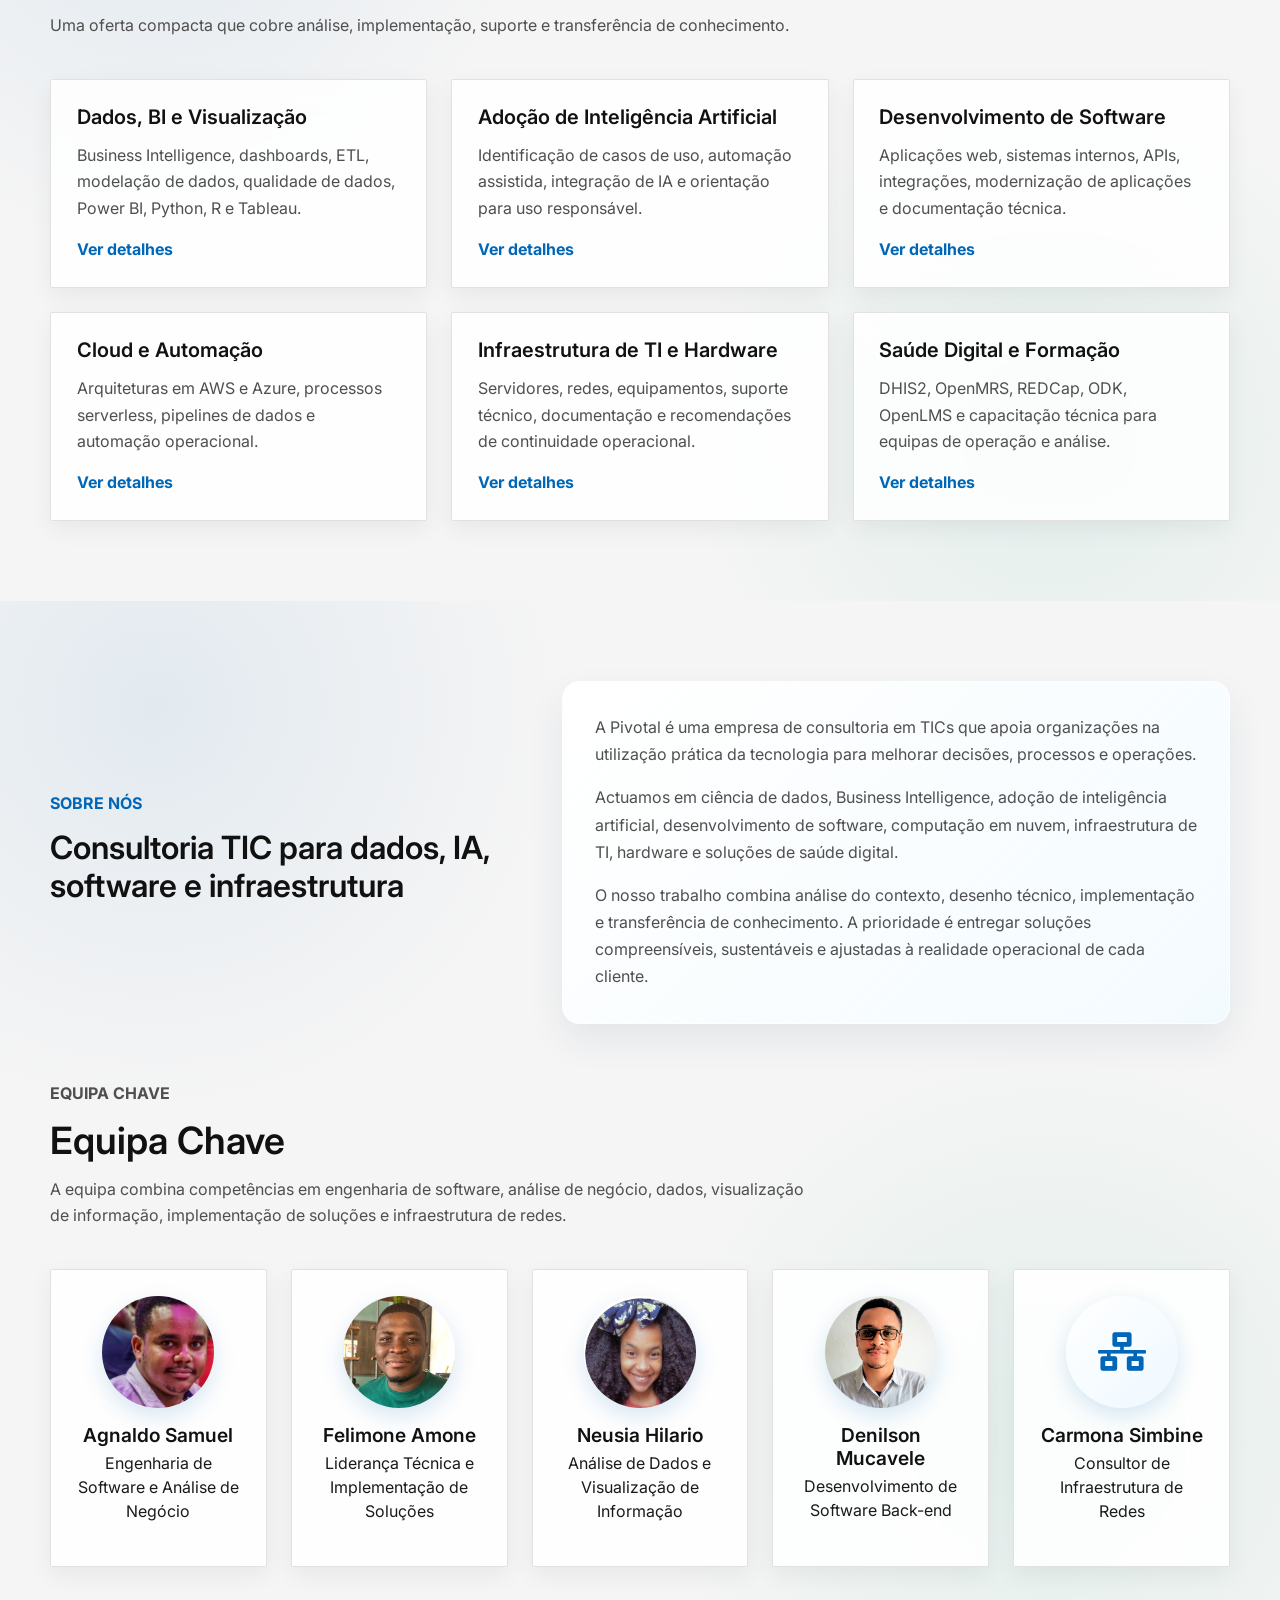
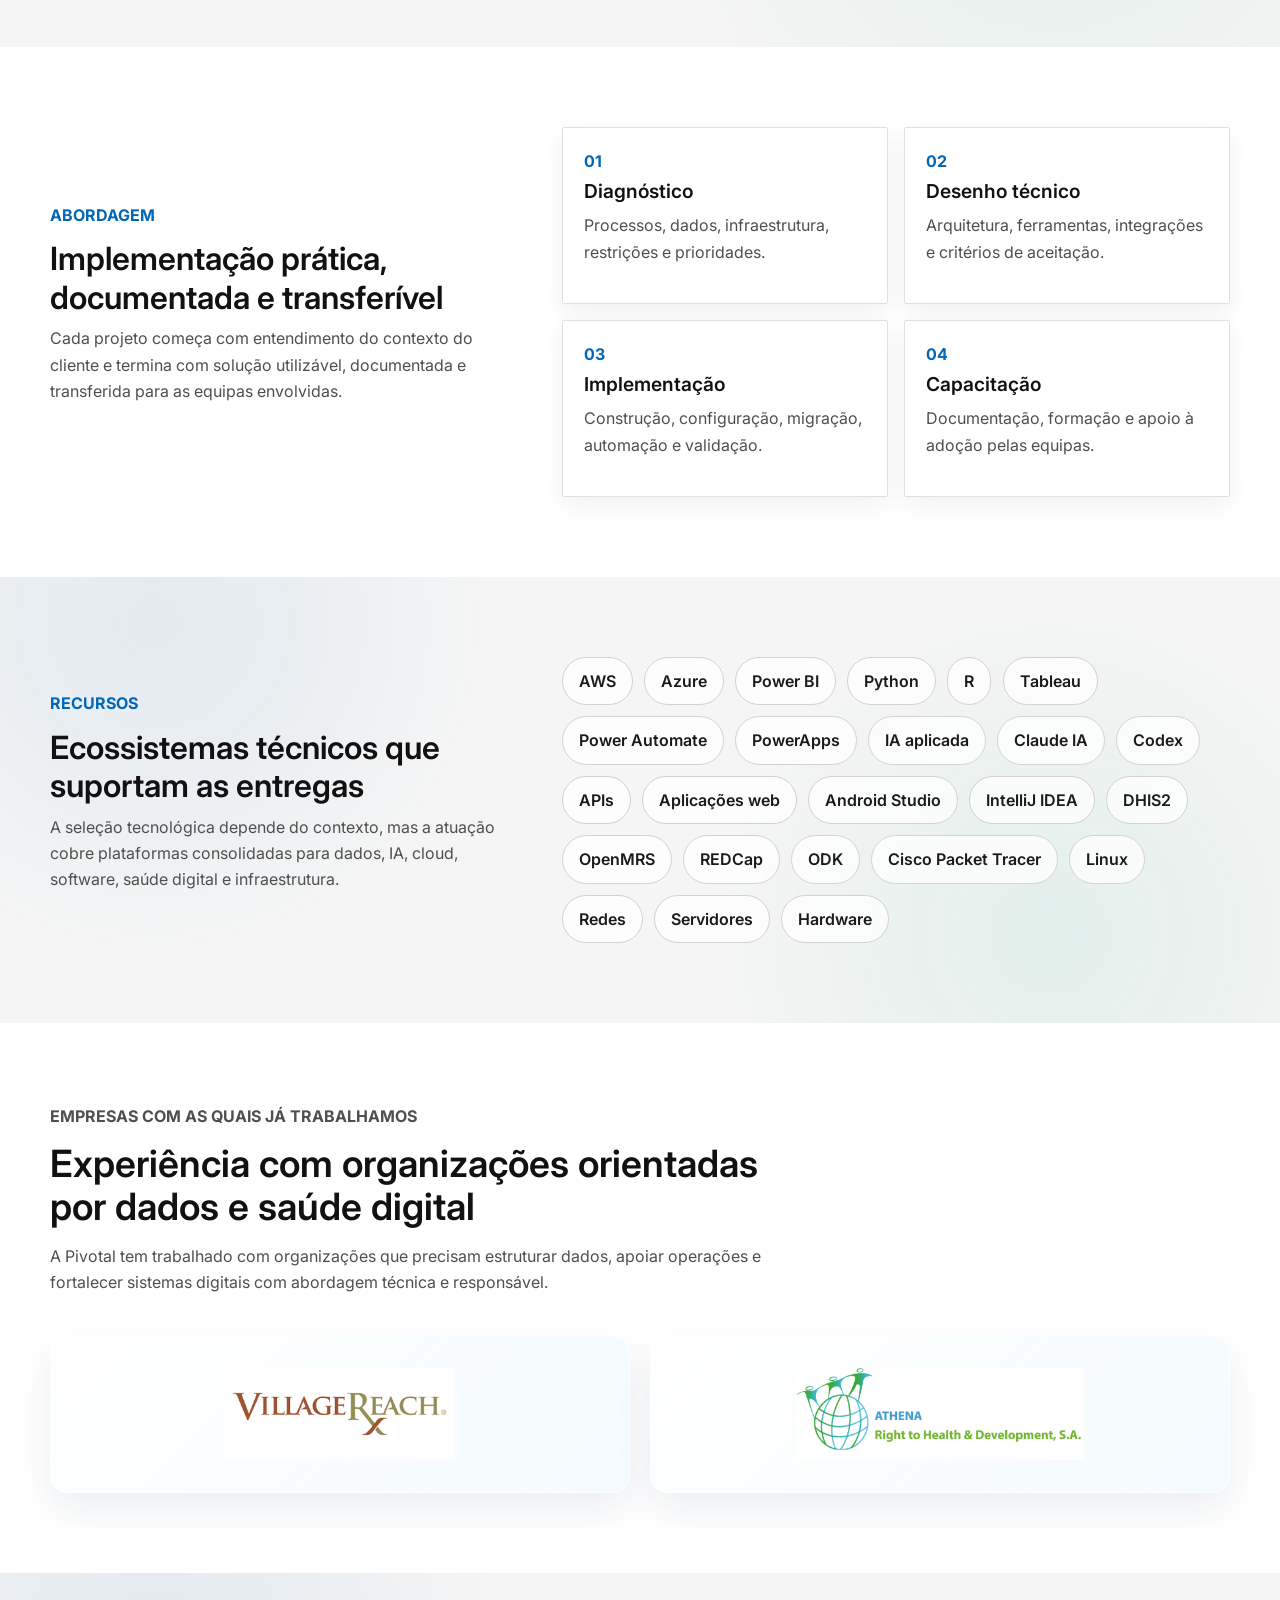
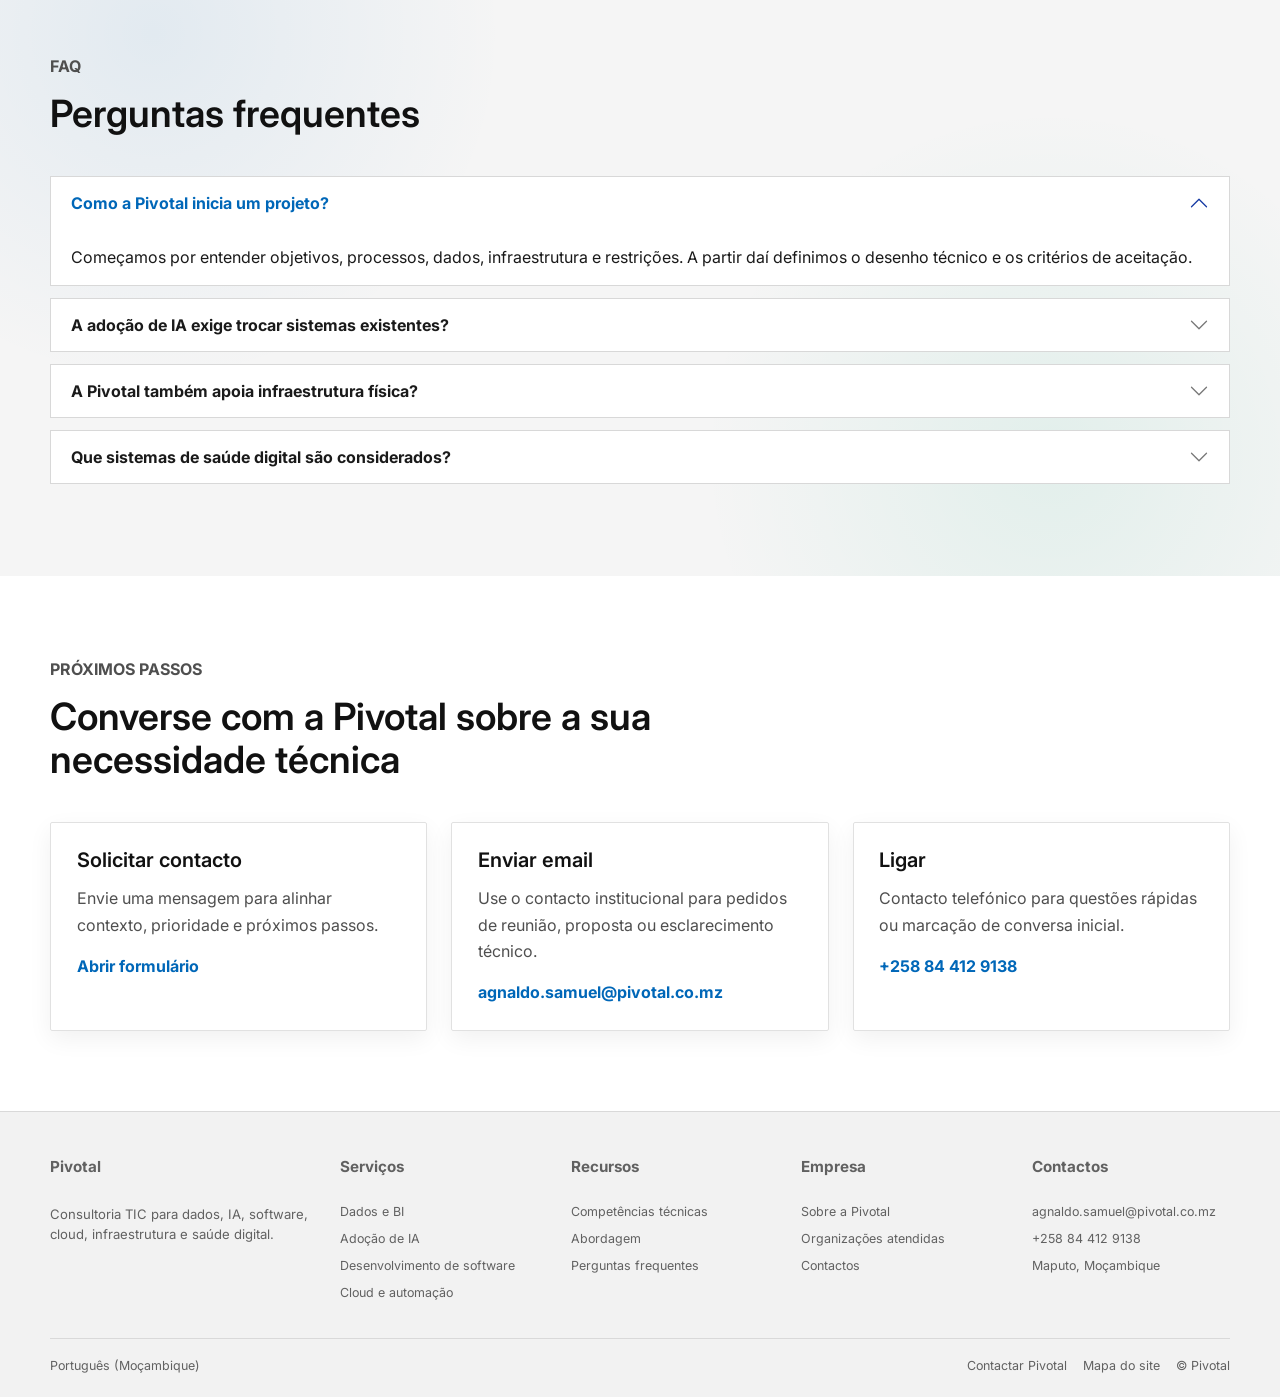
==== commit 24a1503d: "Align navigation and technical ecosystem" ====
--- a/public/index.html
+++ b/public/index.html
@@ -46,6 +46,7 @@
                 <a href="index.html" class="active">Início</a>
                 <a href="service.html">Serviços</a>
                 <a href="#resources">Recursos</a>
+                <a href="#about">Abordagem</a>
                 <a href="contact.html">Contactos</a>
                 <a href="#about-pivotal">Sobre a Pivotal</a>
             </nav>
@@ -251,8 +252,10 @@
                     <div class="col-lg-7">
                         <div class="ms-tags">
                             <span>AWS</span><span>Azure</span><span>Power BI</span><span>Python</span><span>R</span><span>Tableau</span>
-                            <span>Power Automate</span><span>PowerApps</span><span>IA aplicada</span><span>APIs</span><span>Aplicações web</span>
-                            <span>DHIS2</span><span>OpenMRS</span><span>REDCap</span><span>ODK</span><span>Redes</span><span>Servidores</span><span>Hardware</span>
+                            <span>Power Automate</span><span>PowerApps</span><span>IA aplicada</span><span>Claude IA</span><span>Codex</span>
+                            <span>APIs</span><span>Aplicações web</span><span>Android Studio</span><span>IntelliJ IDEA</span>
+                            <span>DHIS2</span><span>OpenMRS</span><span>REDCap</span><span>ODK</span><span>Cisco Packet Tracer</span>
+                            <span>Linux</span><span>Redes</span><span>Servidores</span><span>Hardware</span>
                         </div>
                     </div>
                 </div>
